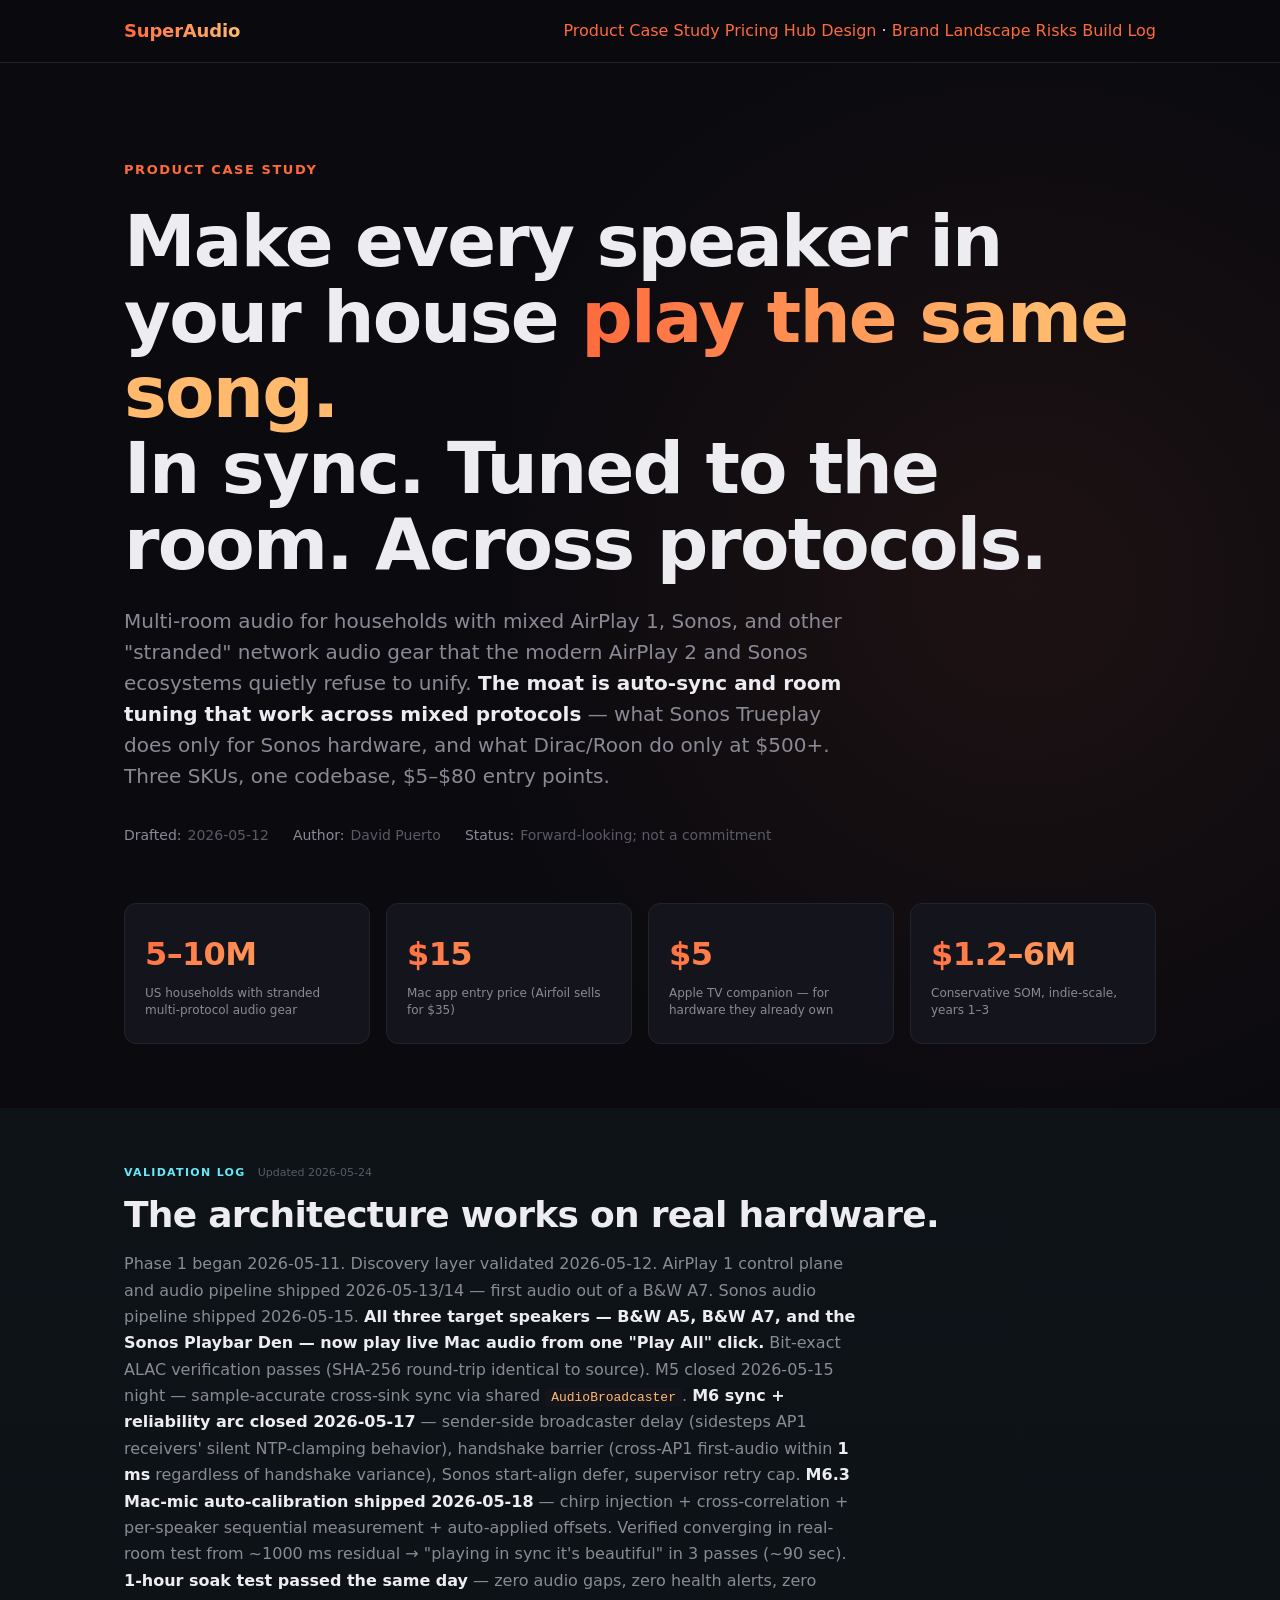
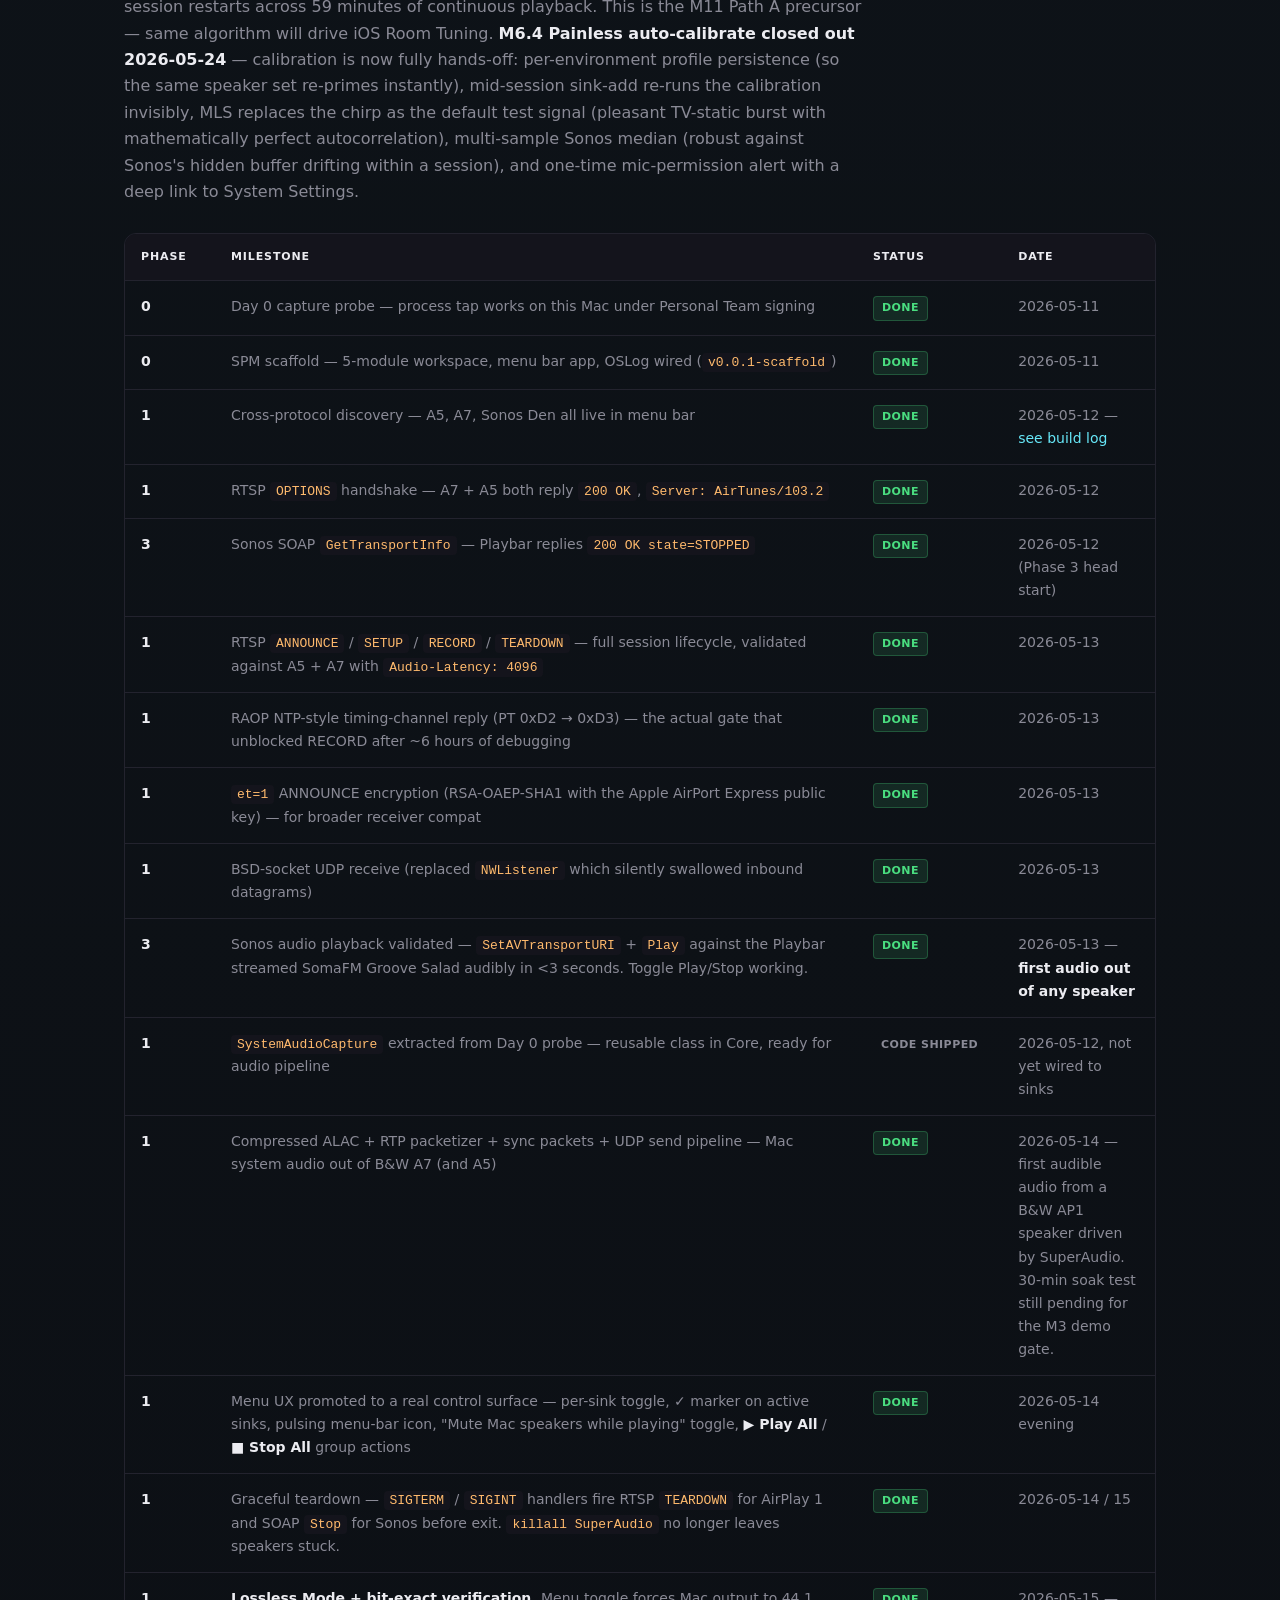
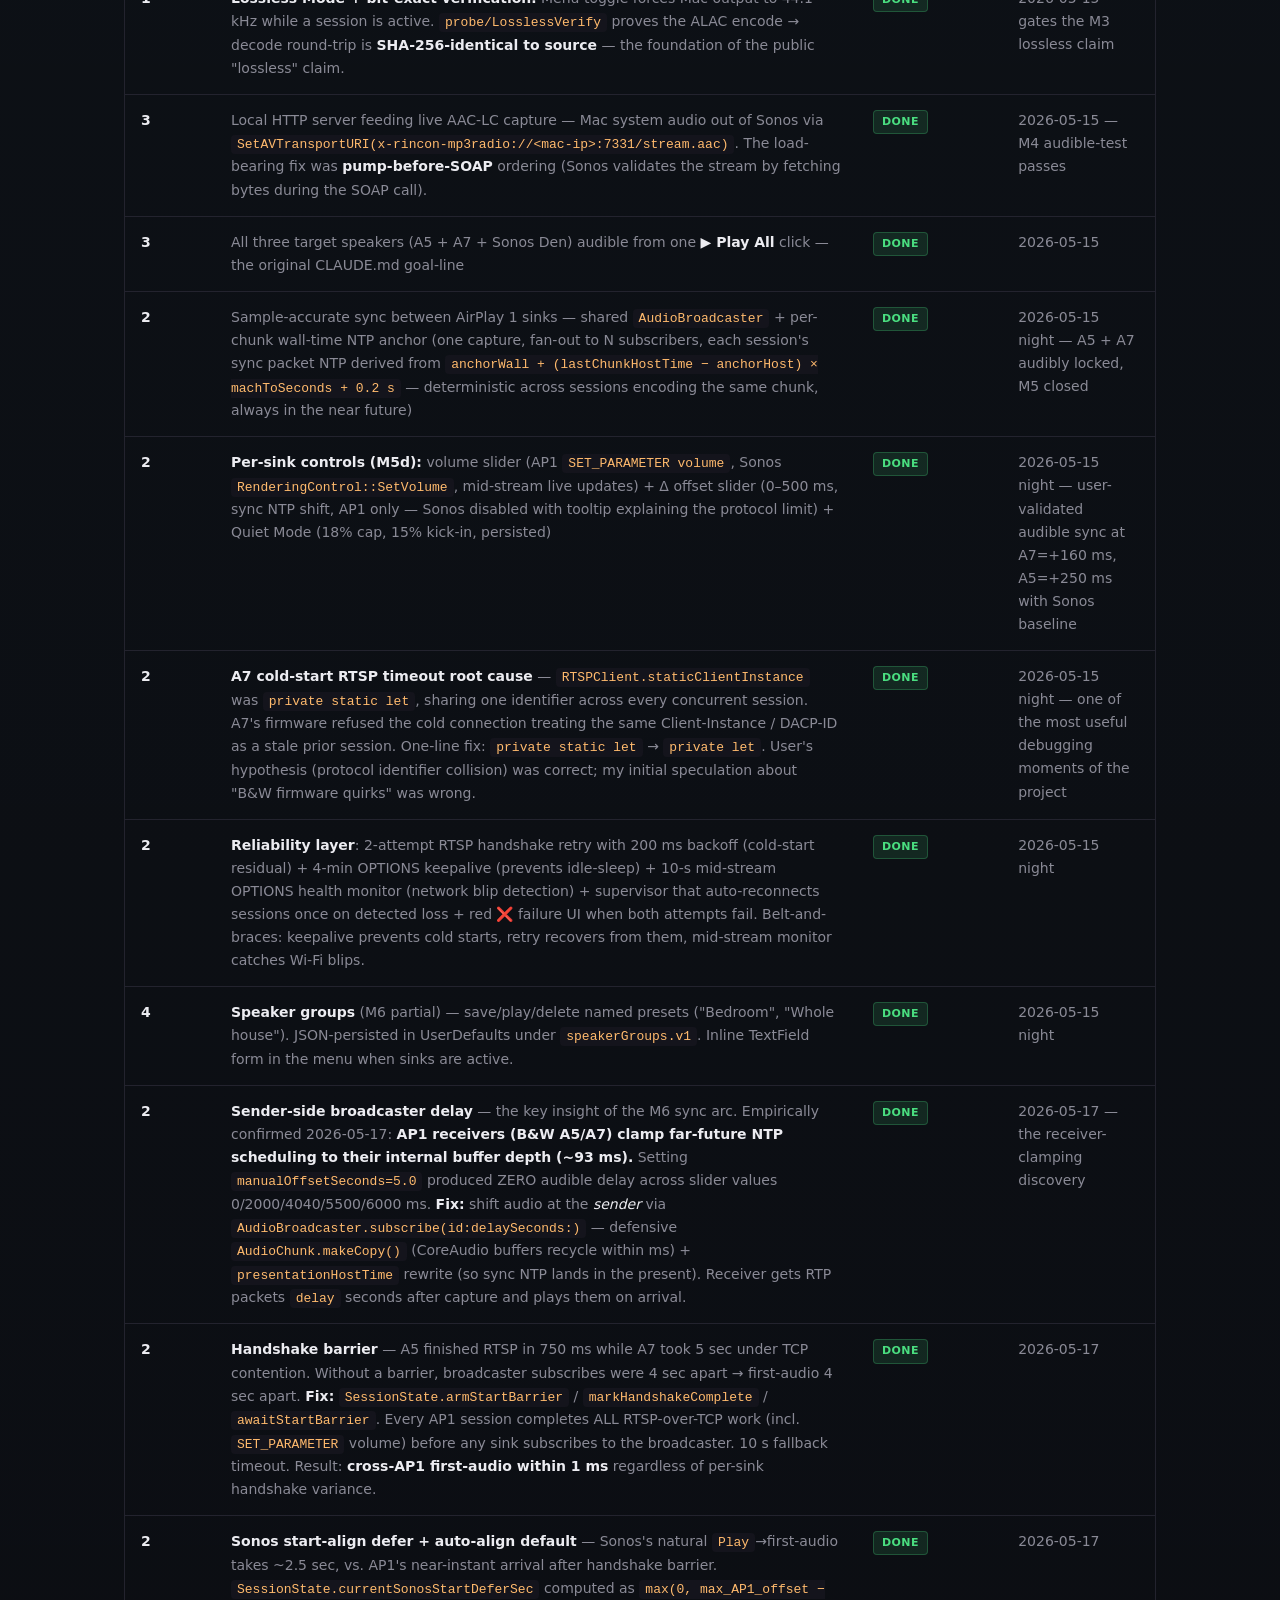
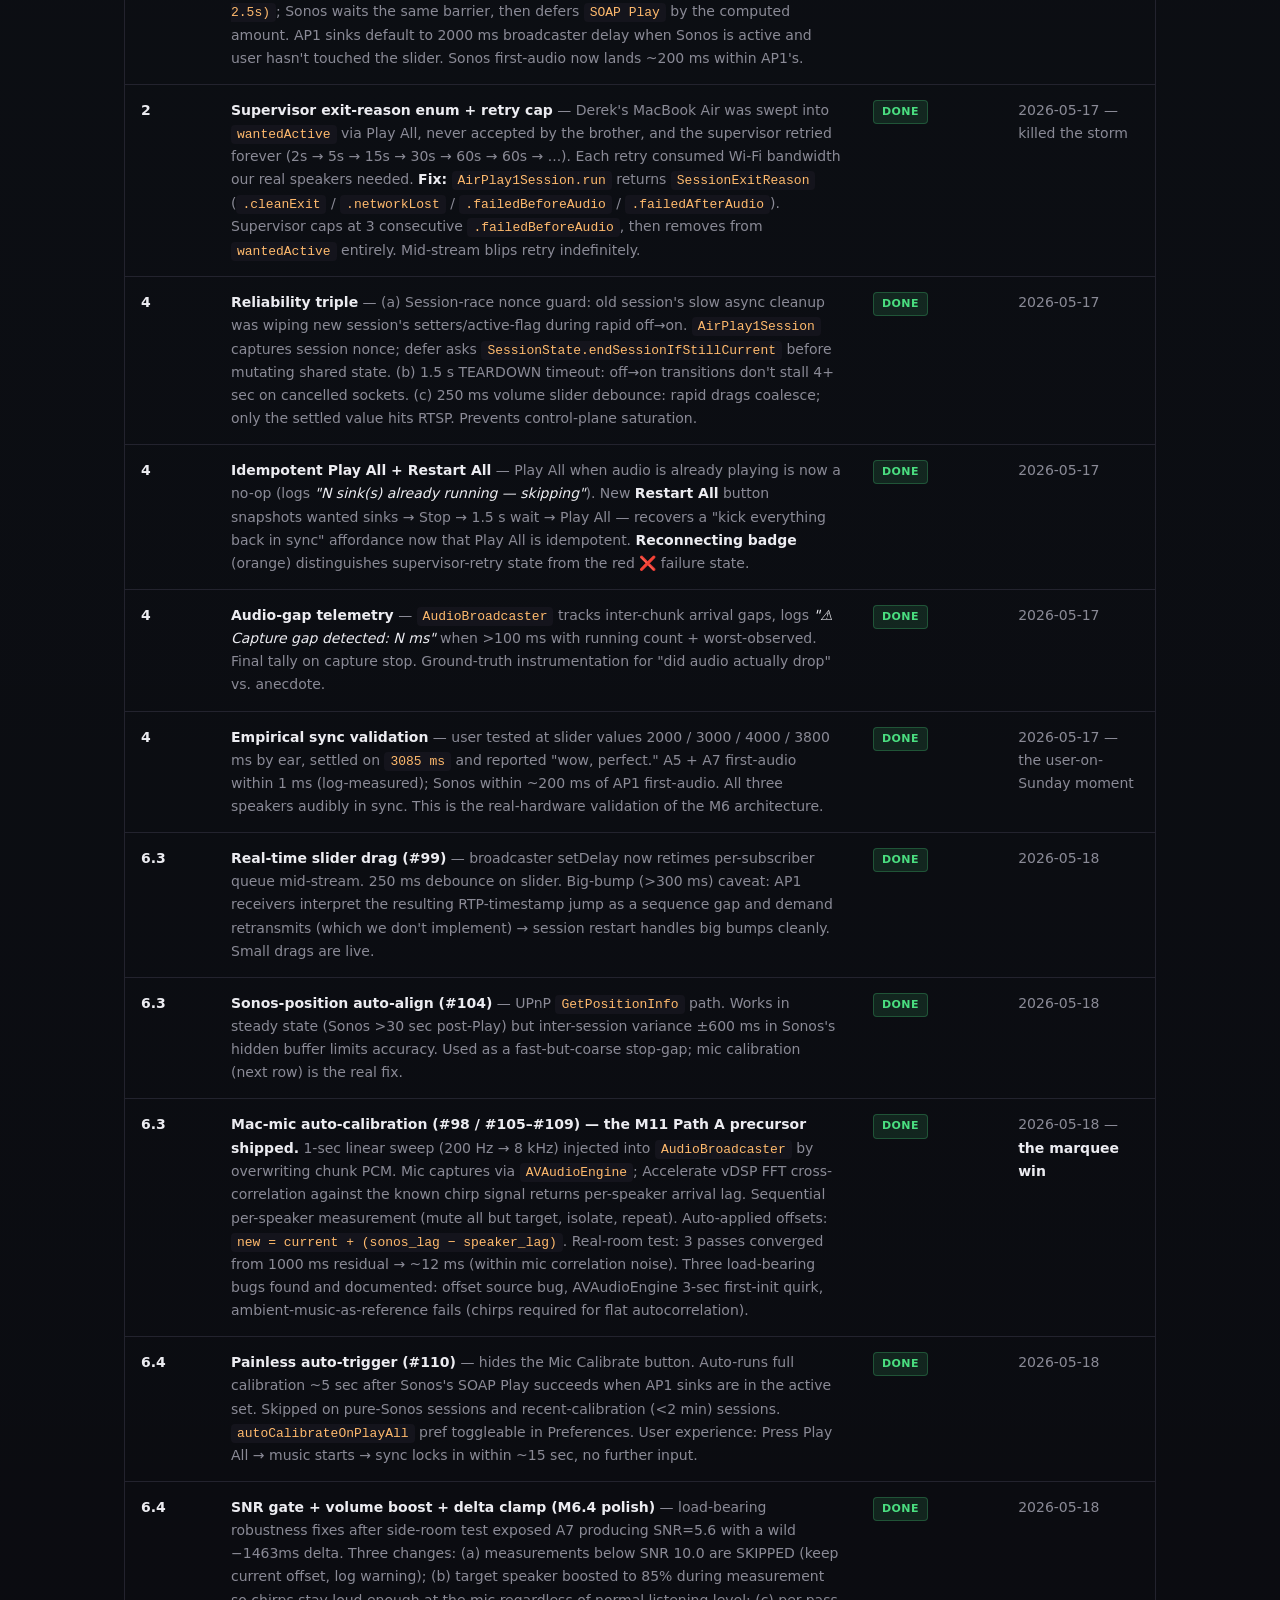
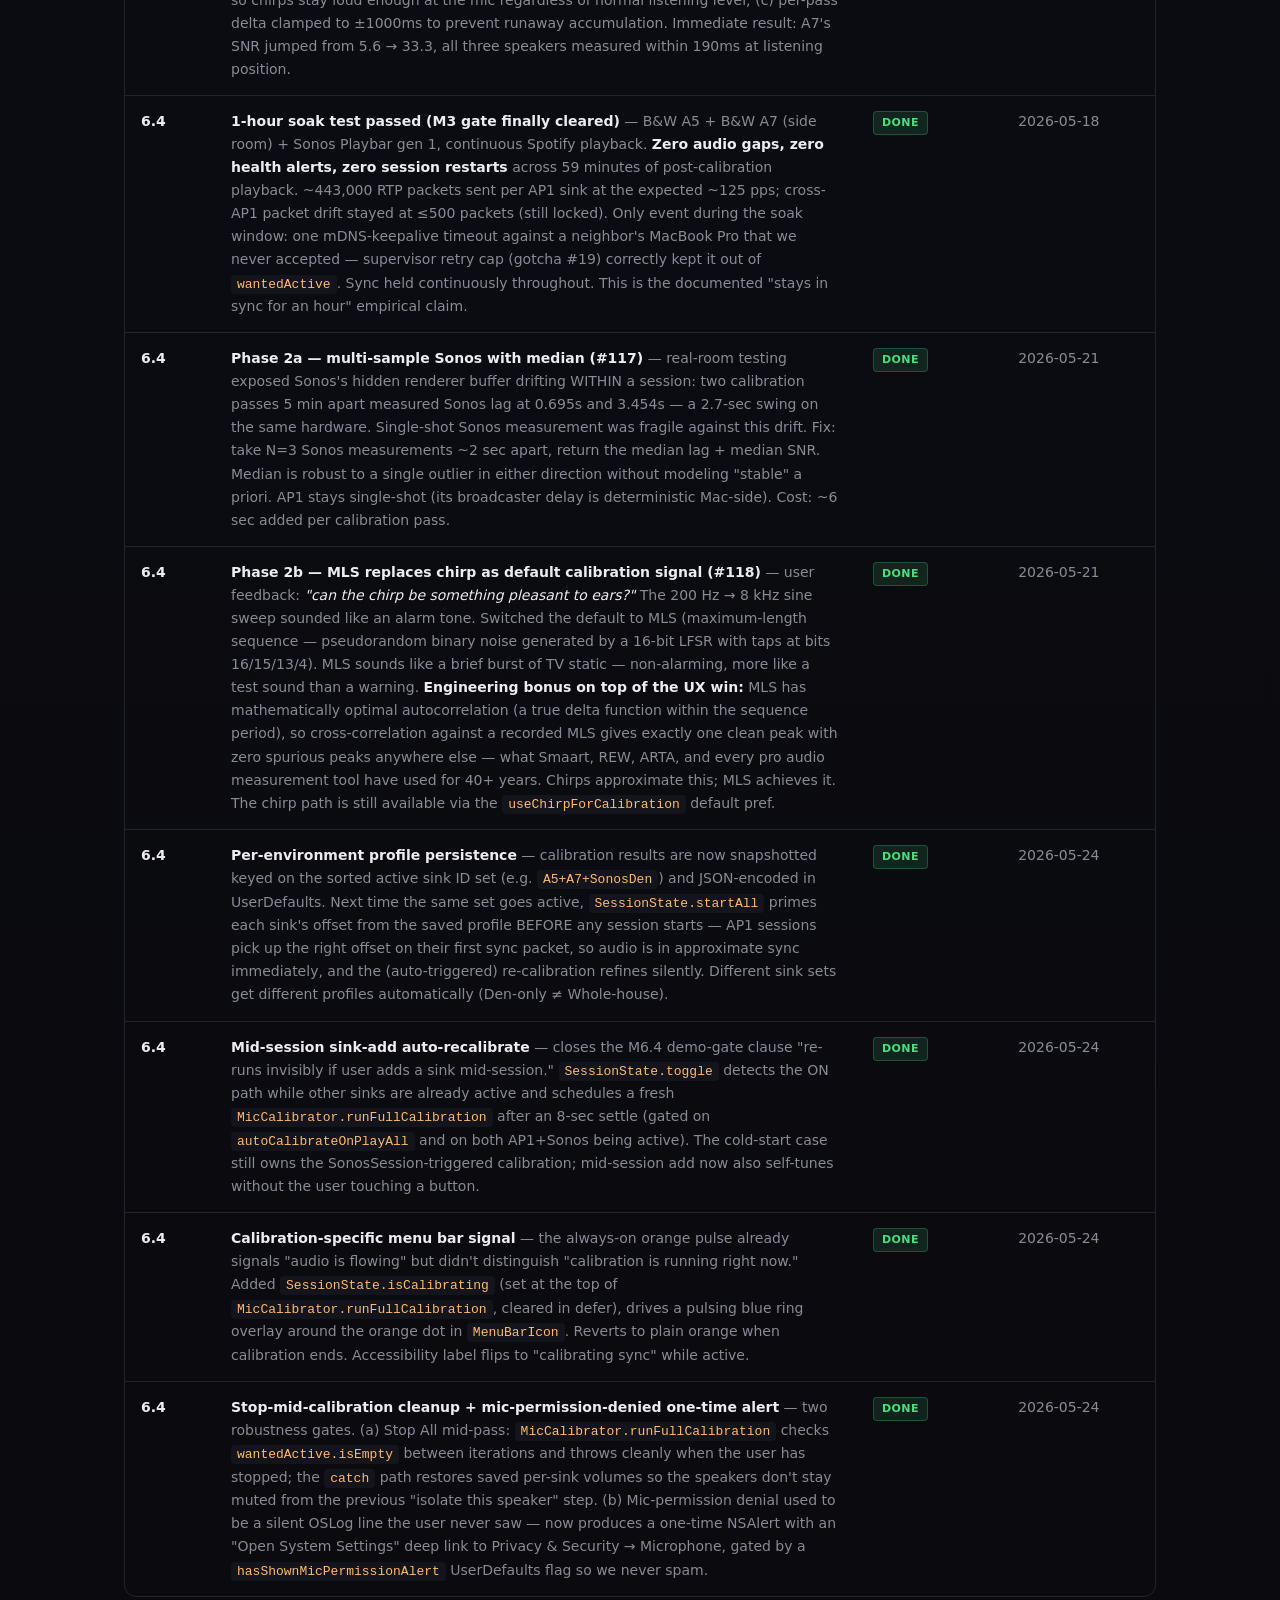
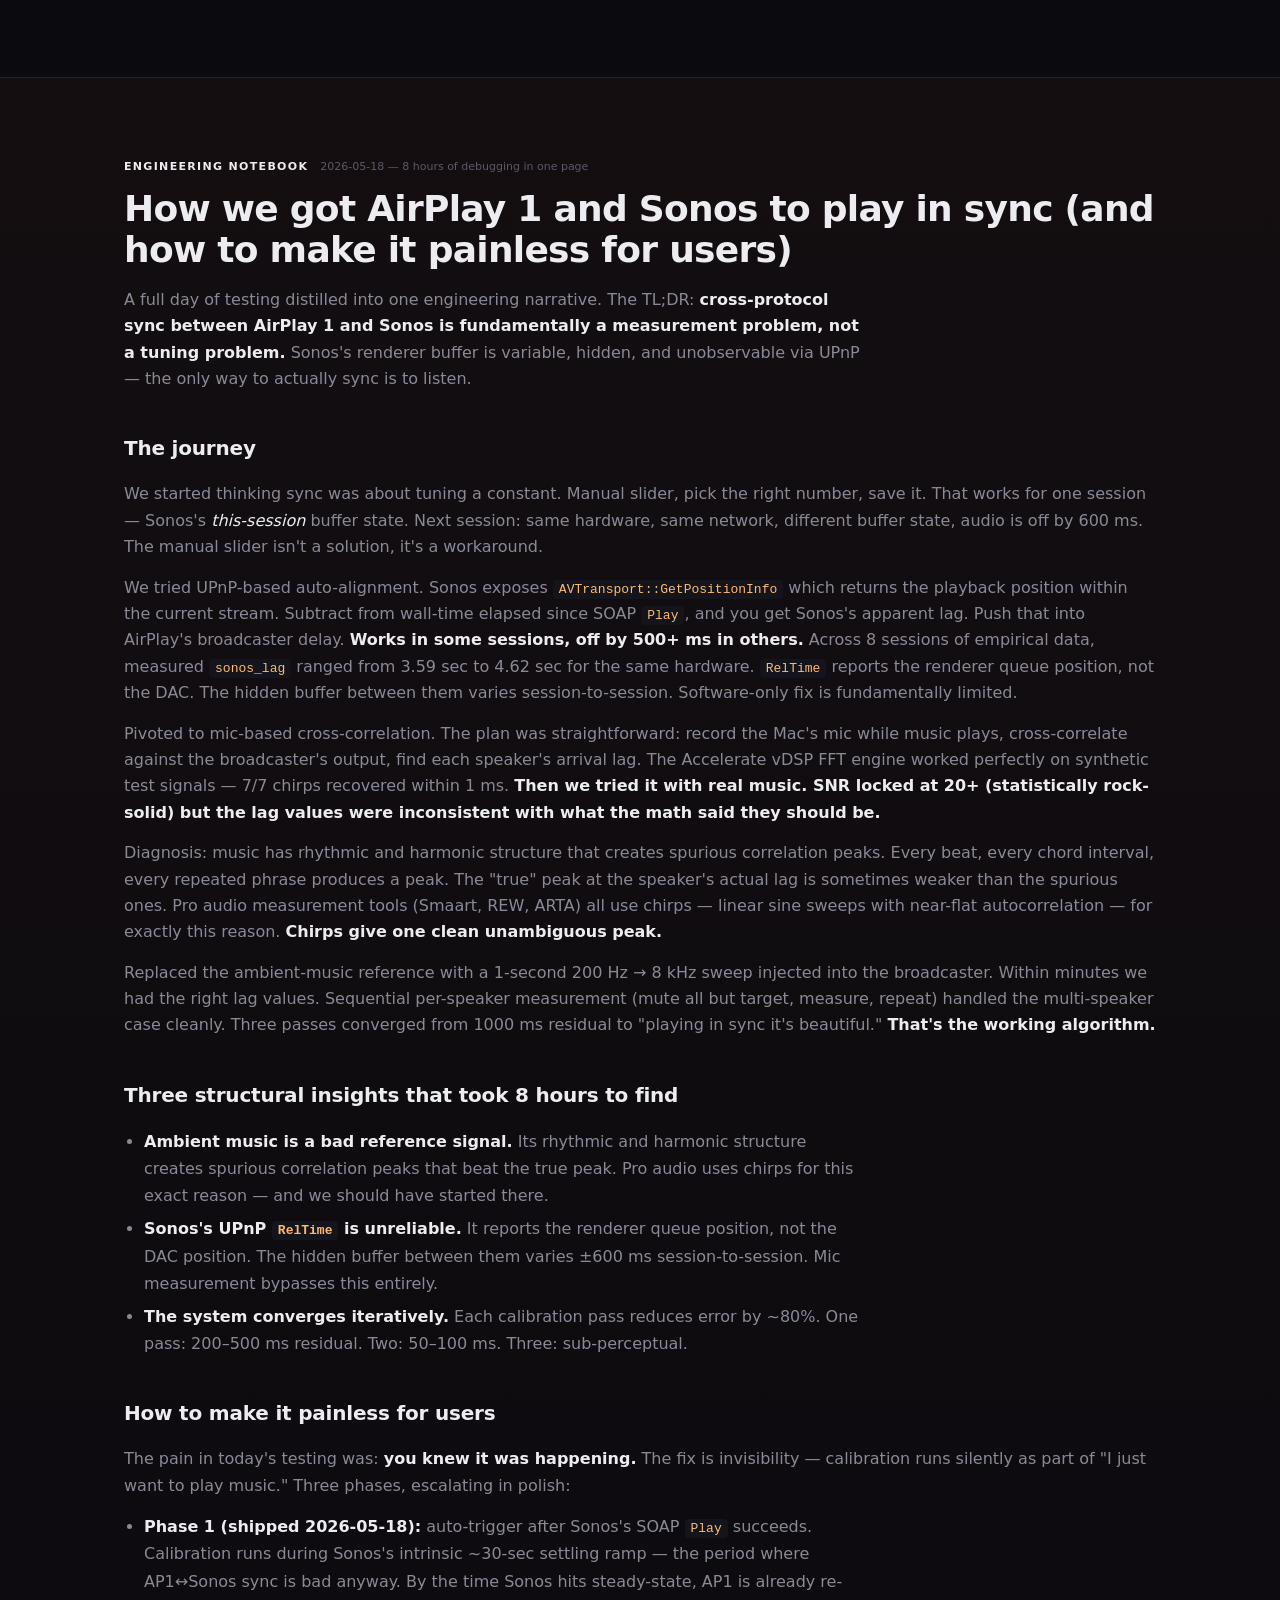
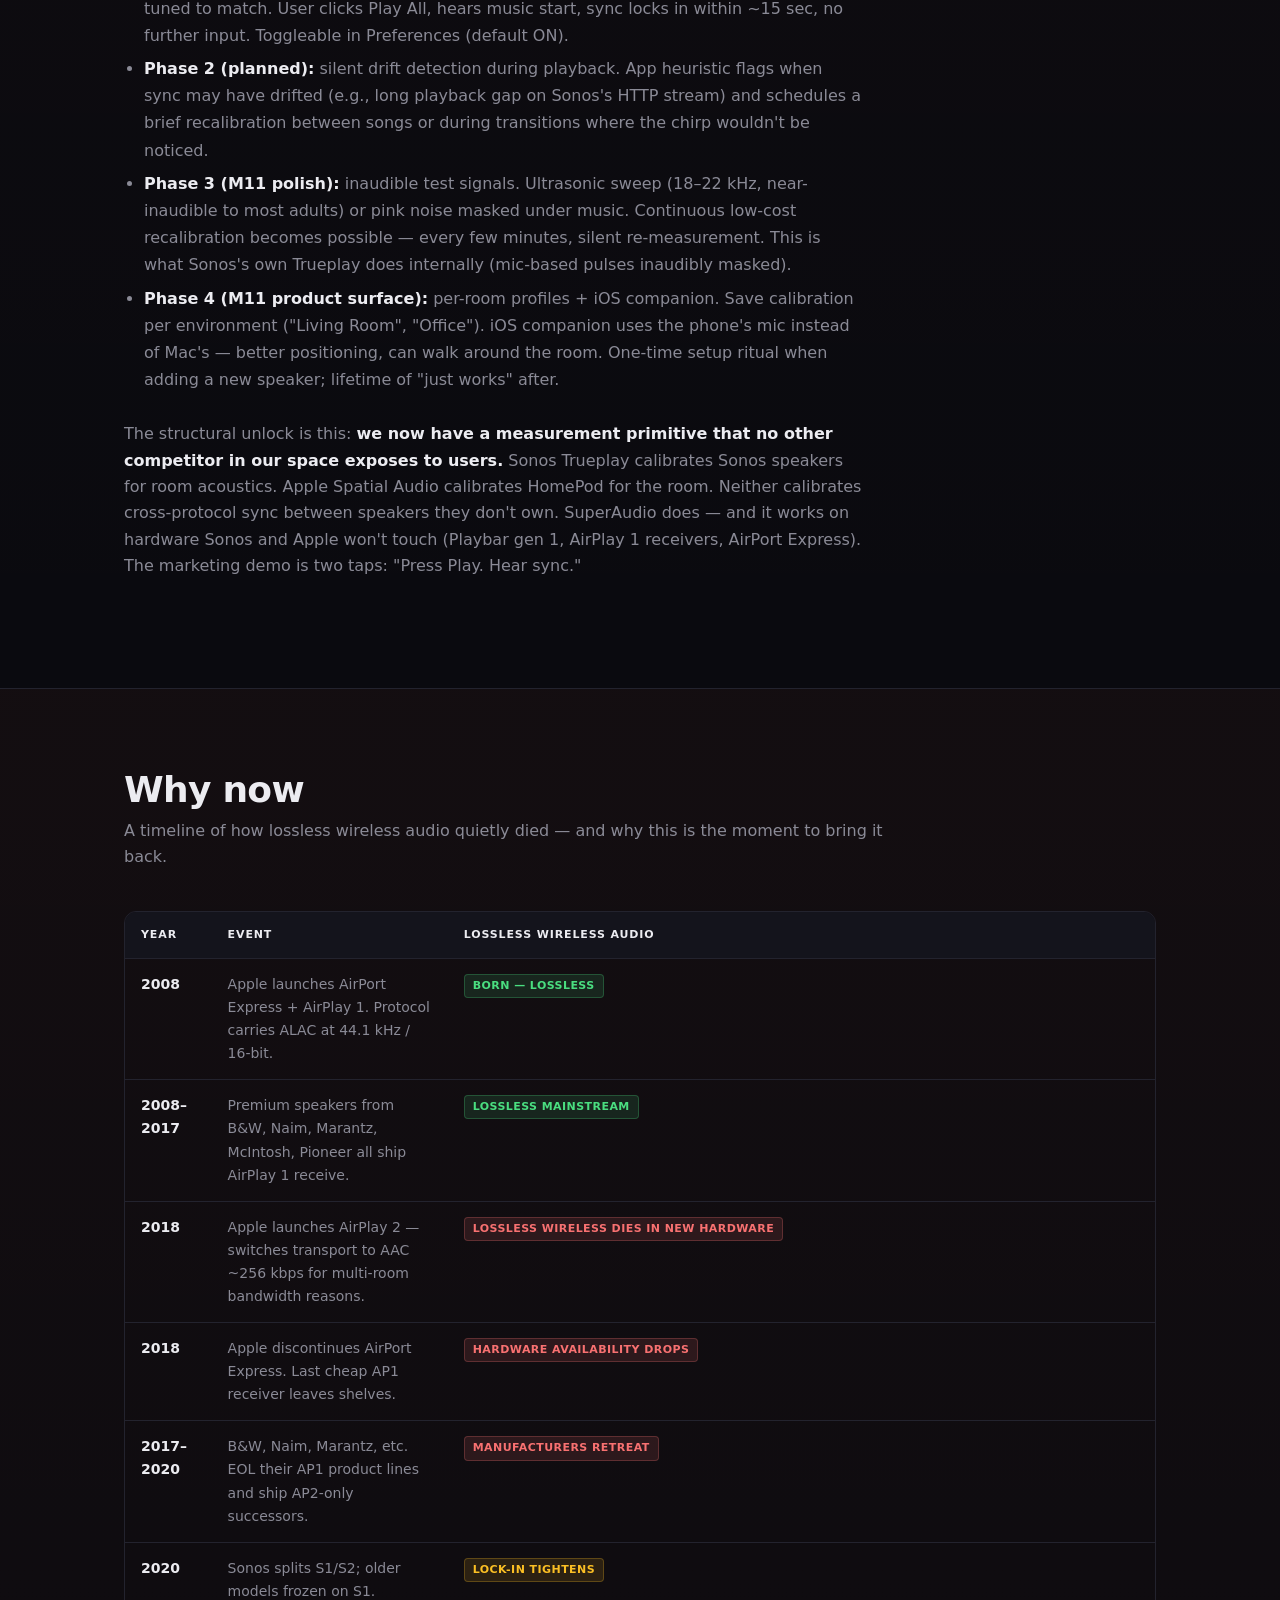
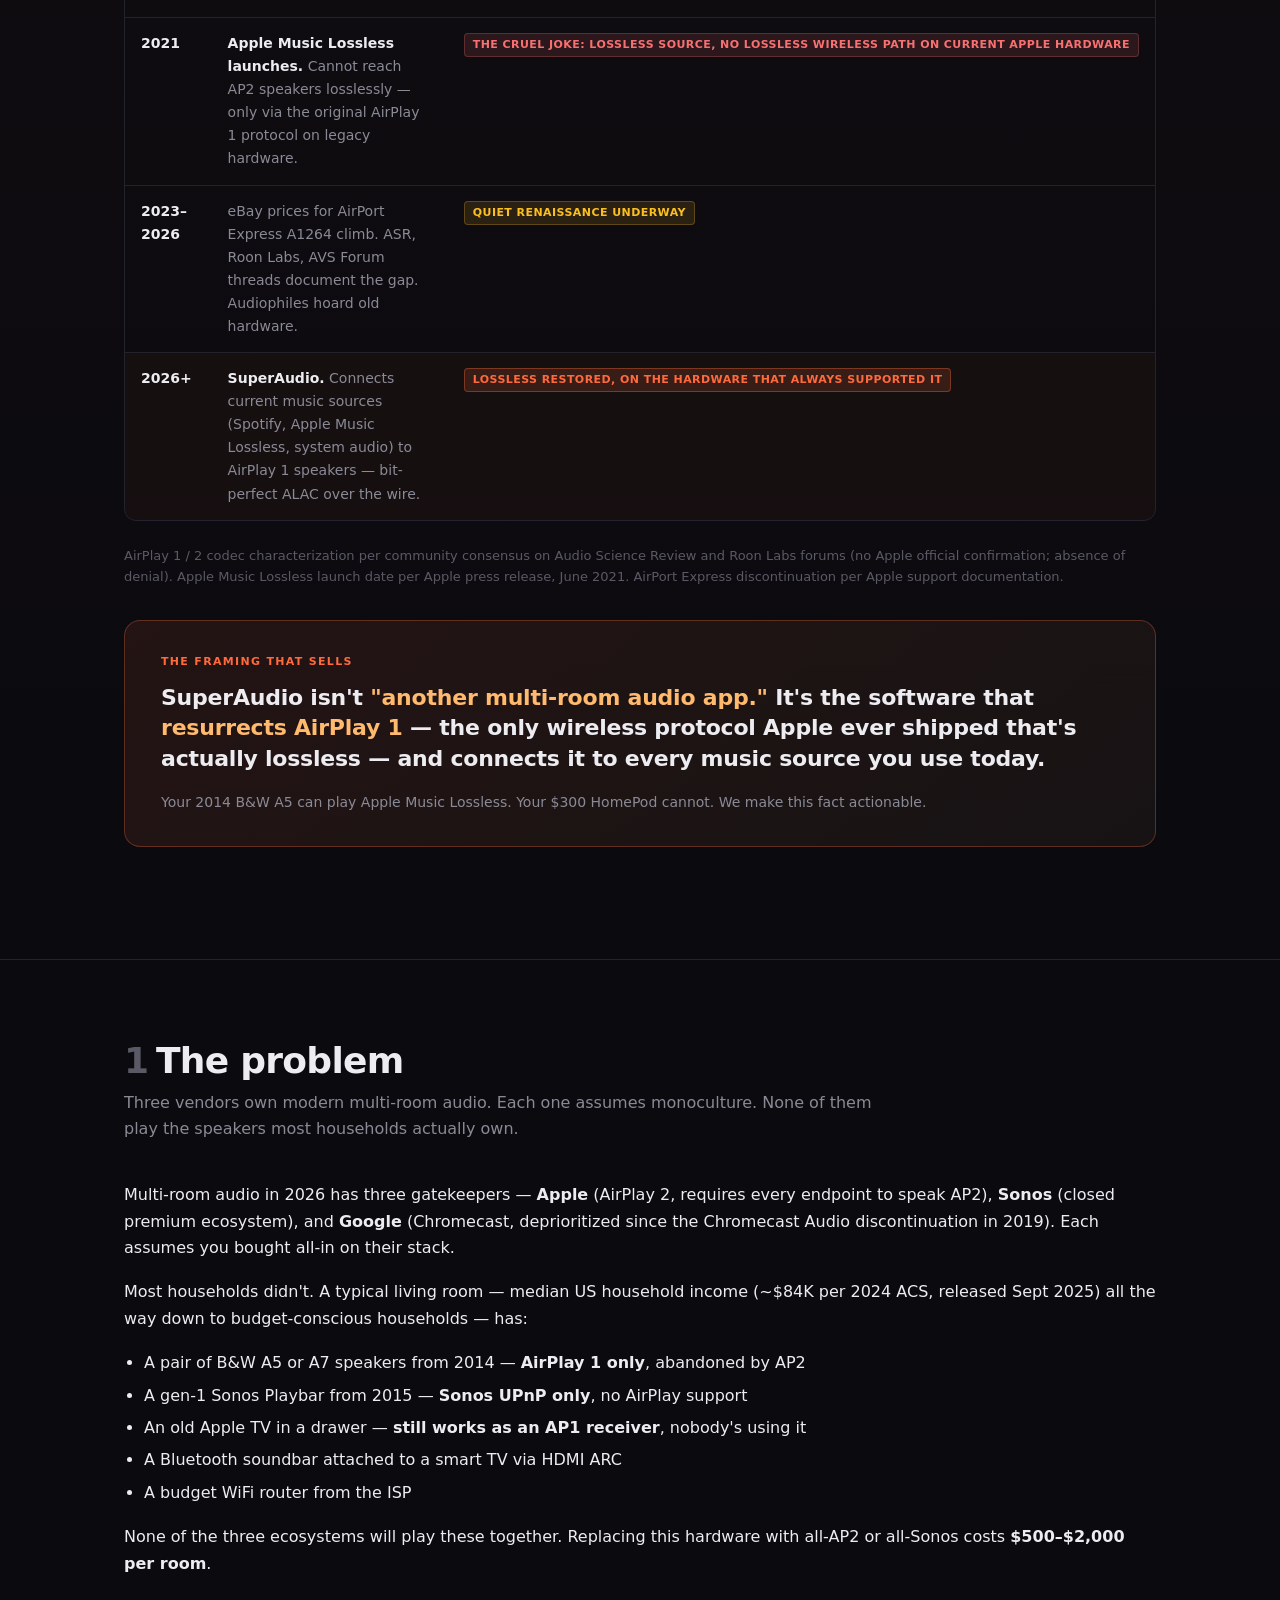
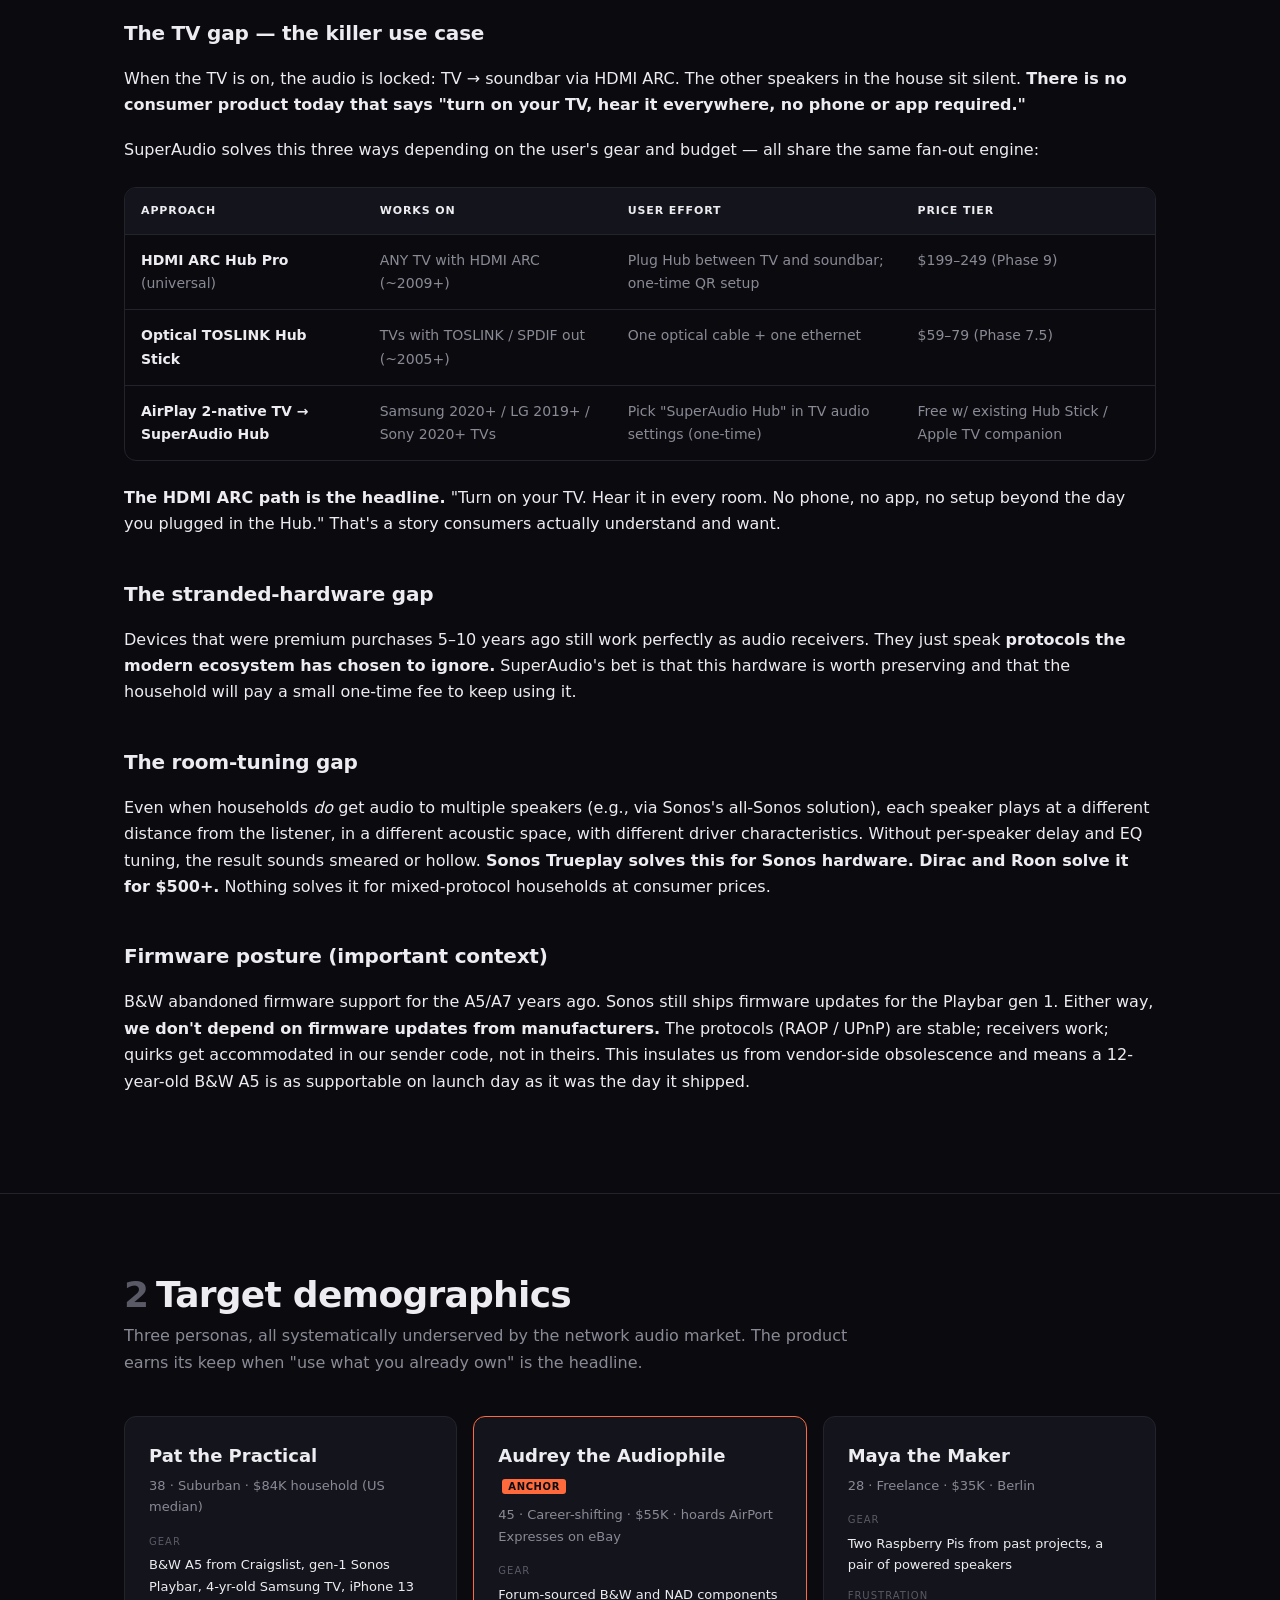
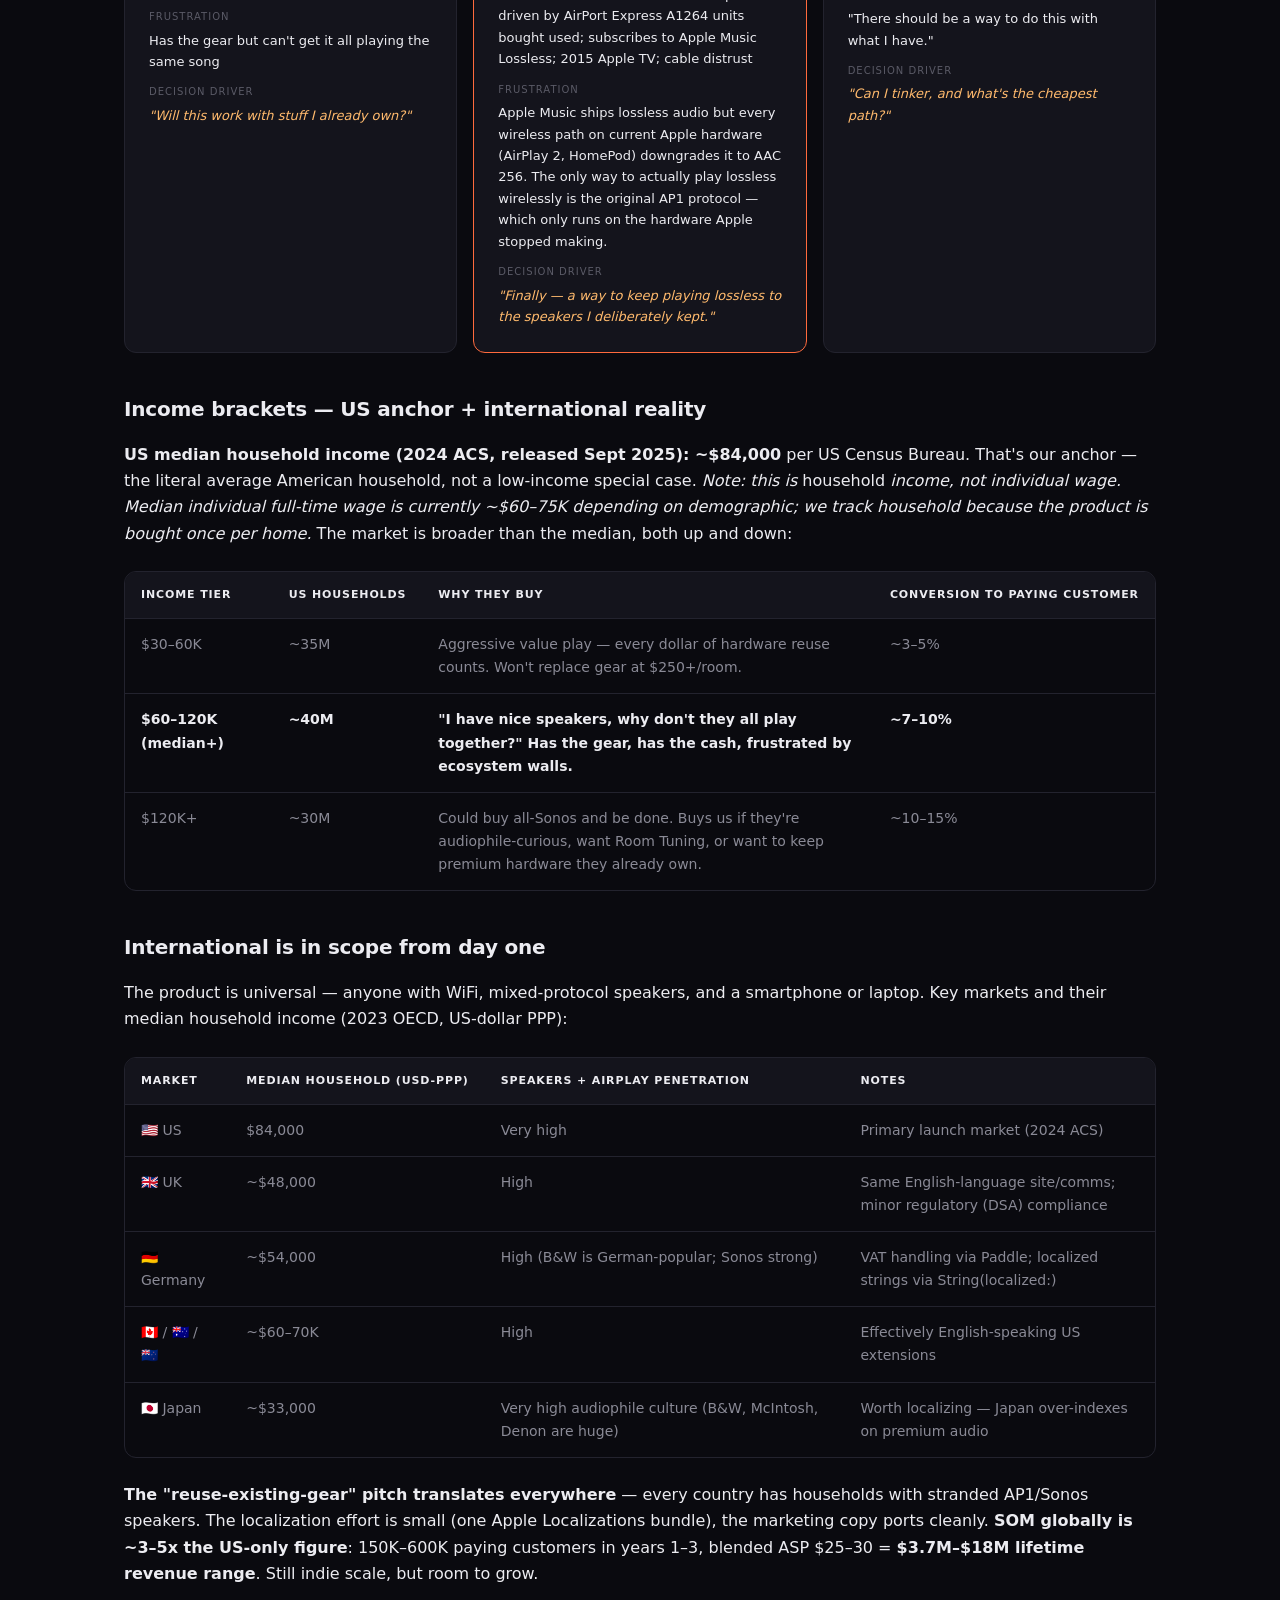
==== website/CASE_STUDY.html @ 10922e92 "Initial commit" ====
<!DOCTYPE html>
<html lang="en">
<head>
<meta charset="utf-8">
<meta name="viewport" content="width=device-width, initial-scale=1">
<meta name="description" content="SuperAudio — product case study. Multi-room audio for households with mixed AirPlay 1, Sonos, and stranded network speakers. Auto-sync and room tuning that works across protocols.">
<title>SuperAudio — Product Case Study</title>
<style>
  :root {
    --bg:        #0a0a0f;
    --bg-card:   #14141c;
    --bg-card-hover: #1a1a24;
    --border:    #23232e;
    --border-bright: #2e2e3c;
    --text:      #ececf1;
    --text-muted:#8a8a96;
    --text-dim:  #5a5a66;
    --accent:    #ff6a3d;
    --accent-2:  #ffba6d;
    --good:      #4ade80;
    --warn:      #fbbf24;
    --bad:       #f87171;
    --cyan:      #67e8f9;
    --violet:    #a78bfa;
  }

  * { box-sizing: border-box; }
  html { scroll-behavior: smooth; }
  body {
    margin: 0;
    background: var(--bg);
    color: var(--text);
    font-family: -apple-system, BlinkMacSystemFont, "SF Pro Text", "Inter", system-ui, sans-serif;
    font-size: 16px;
    line-height: 1.65;
    -webkit-font-smoothing: antialiased;
    -moz-osx-font-smoothing: grayscale;
  }

  a { color: var(--accent); text-decoration: none; }
  a:hover { color: var(--accent-2); }

  .wrap { max-width: 1080px; margin: 0 auto; padding: 0 24px; }
  section { padding: 80px 0; border-top: 1px solid var(--border); }
  section:first-of-type { border-top: none; }

  .topnav {
    position: sticky; top: 0; z-index: 50;
    backdrop-filter: blur(20px);
    background: rgba(10,10,15,0.75);
    border-bottom: 1px solid var(--border);
  }
  .topnav .wrap {
    display: flex; align-items: center; justify-content: space-between;
    padding-top: 16px; padding-bottom: 16px;
  }
  .topnav .brand {
    font-weight: 800; letter-spacing: -0.01em;
    background: linear-gradient(90deg, var(--accent) 0%, var(--accent-2) 100%);
    -webkit-background-clip: text; background-clip: text;
    color: transparent;
    font-size: 18px;
  }
  .topnav .tag {
    font-size: 11px; color: var(--text-muted);
    text-transform: uppercase; letter-spacing: 0.08em;
    border: 1px solid var(--border); padding: 4px 8px; border-radius: 4px;
  }

  /* Hero */
  .hero {
    padding: 96px 0 64px;
    border-top: none;
    position: relative;
    overflow: hidden;
  }
  .hero::before {
    content: "";
    position: absolute; top: -50%; right: -20%;
    width: 80%; height: 200%;
    background: radial-gradient(circle, rgba(255,106,61,0.08) 0%, transparent 50%);
    pointer-events: none;
  }
  .hero > .wrap { position: relative; }
  .hero .eyebrow {
    color: var(--accent);
    font-size: 13px; letter-spacing: 0.12em; text-transform: uppercase;
    font-weight: 600;
    margin-bottom: 24px;
  }
  .hero h1 {
    font-size: clamp(40px, 6vw, 72px);
    line-height: 1.05; letter-spacing: -0.025em;
    font-weight: 800; margin: 0 0 24px;
  }
  .hero h1 em {
    font-style: normal;
    background: linear-gradient(90deg, var(--accent) 0%, var(--accent-2) 60%);
    -webkit-background-clip: text; background-clip: text;
    color: transparent;
  }
  .hero .lede {
    font-size: 20px; color: var(--text-muted); max-width: 740px;
    line-height: 1.55;
  }
  .hero .lede strong { color: var(--text); font-weight: 600; }
  .hero .meta {
    margin-top: 32px; display: flex; gap: 24px; flex-wrap: wrap;
    color: var(--text-dim); font-size: 14px;
  }
  .hero .meta span { display: inline-flex; align-items: center; gap: 6px; }
  .hero .meta strong { color: var(--text-muted); font-weight: 500; }

  .stats { display: grid; grid-template-columns: repeat(4, 1fr); gap: 16px; margin-top: 56px; }
  .stat {
    background: var(--bg-card); border: 1px solid var(--border);
    border-radius: 12px; padding: 24px 20px;
  }
  .stat .num {
    font-size: 32px; font-weight: 800; letter-spacing: -0.02em;
    background: linear-gradient(135deg, var(--accent) 0%, var(--accent-2) 100%);
    -webkit-background-clip: text; background-clip: text;
    color: transparent;
  }
  .stat .label { font-size: 12px; color: var(--text-muted); margin-top: 4px; line-height: 1.4; }
  @media (max-width: 720px) { .stats { grid-template-columns: repeat(2, 1fr); } }

  h2 {
    font-size: 36px; line-height: 1.15; letter-spacing: -0.02em;
    font-weight: 800; margin: 0 0 8px;
  }
  h2 .num {
    display: inline-block; width: 32px;
    color: var(--text-dim); font-weight: 600;
    font-variant-numeric: tabular-nums;
  }
  h2 + .subhead {
    color: var(--text-muted); font-size: 16px; margin-bottom: 40px;
    max-width: 760px;
  }
  h3 {
    font-size: 20px; margin: 40px 0 16px; font-weight: 700; letter-spacing: -0.01em;
  }
  h4 {
    font-size: 14px; margin: 24px 0 8px;
    text-transform: uppercase; letter-spacing: 0.08em;
    color: var(--text-muted); font-weight: 600;
  }
  p { margin: 0 0 18px; }
  ul { padding-left: 20px; margin: 0 0 18px; }
  li { margin: 6px 0; }
  strong { color: var(--text); font-weight: 600; }
  em { color: var(--text); font-style: italic; }
  code {
    background: var(--bg-card); padding: 2px 6px; border-radius: 4px;
    font-size: 13px; font-family: "SF Mono", Menlo, monospace;
    color: var(--accent-2);
  }

  /* Pull quote / hypothesis */
  .pullquote {
    border-left: 3px solid var(--accent);
    padding: 24px 28px;
    background: linear-gradient(90deg, rgba(255,106,61,0.06) 0%, transparent 100%);
    margin: 32px 0;
    font-size: 22px; line-height: 1.45; font-weight: 500;
    border-radius: 0 8px 8px 0;
    color: var(--text);
  }
  .pullquote strong { color: var(--accent-2); font-weight: 700; }

  /* Personas */
  .personas { display: grid; grid-template-columns: repeat(3, 1fr); gap: 16px; margin-top: 32px; }
  .persona {
    background: var(--bg-card); border: 1px solid var(--border); border-radius: 12px;
    padding: 24px; transition: border-color 0.15s, transform 0.15s;
  }
  .persona:hover { border-color: var(--accent); transform: translateY(-2px); }
  .persona .name { font-size: 18px; font-weight: 700; margin-bottom: 4px; }
  .persona .blurb { color: var(--text-muted); font-size: 13px; margin-bottom: 16px; }
  .persona dl { margin: 0; font-size: 13px; }
  .persona dt {
    color: var(--text-dim); text-transform: uppercase; font-size: 10px; letter-spacing: 0.1em;
    margin-top: 12px;
  }
  .persona dd { margin: 4px 0 0; color: var(--text); }
  .persona dd.driver { color: var(--accent-2); font-style: italic; font-weight: 500; }
  @media (max-width: 800px) { .personas { grid-template-columns: 1fr; } }

  /* Tables */
  .table-wrap { overflow-x: auto; margin: 24px 0; border: 1px solid var(--border); border-radius: 12px; }
  table { width: 100%; border-collapse: collapse; font-size: 14px; }
  thead { background: var(--bg-card); }
  th {
    text-align: left; padding: 14px 16px; font-weight: 600;
    color: var(--text); text-transform: uppercase; font-size: 11px; letter-spacing: 0.08em;
    border-bottom: 1px solid var(--border);
    white-space: nowrap;
  }
  td {
    padding: 14px 16px; vertical-align: top;
    border-bottom: 1px solid var(--border);
    color: var(--text-muted);
  }
  td strong { color: var(--text); font-weight: 600; }
  tr:last-child td { border-bottom: none; }
  tr:hover td { background: var(--bg-card); }

  /* Verdict badges */
  .v { display: inline-block; padding: 2px 8px; border-radius: 4px; font-size: 11px; font-weight: 600; text-transform: uppercase; letter-spacing: 0.04em; white-space: nowrap; }
  .v.good { background: rgba(74,222,128,0.12); color: var(--good); border: 1px solid rgba(74,222,128,0.25); }
  .v.warn { background: rgba(251,191,36,0.12); color: var(--warn); border: 1px solid rgba(251,191,36,0.25); }
  .v.bad  { background: rgba(248,113,113,0.12); color: var(--bad);  border: 1px solid rgba(248,113,113,0.25); }
  .v.info { background: rgba(103,232,249,0.12); color: var(--cyan); border: 1px solid rgba(103,232,249,0.25); }

  /* Moat — sync layer cards */
  .layer-stack { display: flex; flex-direction: column; gap: 12px; margin: 32px 0; }
  .layer {
    background: var(--bg-card); border: 1px solid var(--border); border-radius: 12px;
    padding: 20px 24px; display: grid; grid-template-columns: 56px 1fr auto; gap: 20px; align-items: center;
    transition: border-color 0.15s;
  }
  .layer:hover { border-color: var(--accent); }
  .layer .badge {
    background: linear-gradient(135deg, var(--accent) 0%, var(--accent-2) 100%);
    color: var(--bg); font-weight: 800; font-size: 14px;
    width: 56px; height: 56px; border-radius: 12px;
    display: flex; align-items: center; justify-content: center;
    flex-shrink: 0;
  }
  .layer.foundation .badge { background: linear-gradient(135deg, var(--cyan) 0%, var(--violet) 100%); }
  .layer.moat .badge { background: linear-gradient(135deg, var(--accent) 0%, var(--accent-2) 100%); }
  .layer.future .badge { background: var(--text-dim); }
  .layer .body .title { font-size: 17px; font-weight: 700; margin-bottom: 4px; }
  .layer .body .desc { font-size: 13px; color: var(--text-muted); line-height: 1.5; }
  .layer .precision {
    font-family: "SF Mono", Menlo, monospace; font-size: 12px;
    color: var(--text-dim); white-space: nowrap;
  }
  @media (max-width: 720px) {
    .layer { grid-template-columns: 48px 1fr; }
    .layer .badge { width: 48px; height: 48px; font-size: 12px; }
    .layer .precision { grid-column: 1 / -1; }
  }

  /* Tune categories — split into two columns */
  .tune-grid { display: grid; grid-template-columns: 1fr 1fr; gap: 16px; margin: 32px 0; }
  .tune-card {
    background: var(--bg-card); border: 1px solid var(--border); border-radius: 12px; padding: 24px;
  }
  .tune-card h4 { margin-top: 0; color: var(--accent); }
  .tune-card .tune-title { font-size: 18px; font-weight: 700; margin: 4px 0 8px; }
  .tune-card .tune-desc { font-size: 13px; color: var(--text-muted); line-height: 1.55; }
  @media (max-width: 720px) { .tune-grid { grid-template-columns: 1fr; } }

  /* Big insight callout */
  .insight {
    background: linear-gradient(135deg, rgba(255,106,61,0.10) 0%, rgba(255,186,109,0.05) 100%);
    border: 1px solid rgba(255,106,61,0.3);
    border-radius: 16px; padding: 32px 36px; margin: 32px 0;
    position: relative;
  }
  .insight .label {
    color: var(--accent); font-size: 11px; letter-spacing: 0.12em; text-transform: uppercase;
    font-weight: 700; margin-bottom: 12px;
  }
  .insight .body {
    font-size: 22px; line-height: 1.4; font-weight: 600; letter-spacing: -0.01em;
    color: var(--text); margin-bottom: 16px;
  }
  .insight .body em {
    color: var(--accent-2); font-style: normal; font-weight: 700;
  }
  .insight .detail { font-size: 14px; color: var(--text-muted); margin: 0; }

  /* SKU grid */
  .skus { display: grid; grid-template-columns: repeat(4, 1fr); gap: 16px; margin: 32px 0; }
  .sku {
    background: var(--bg-card); border: 1px solid var(--border); border-radius: 12px;
    padding: 24px; position: relative; transition: border-color 0.15s;
  }
  .sku:hover { border-color: var(--accent); }
  .sku.featured { border-color: var(--accent); }
  .sku.featured::before {
    content: "SWEET SPOT";
    position: absolute; top: -10px; left: 16px;
    background: var(--accent); color: var(--bg);
    font-size: 10px; font-weight: 700; letter-spacing: 0.08em;
    padding: 3px 8px; border-radius: 4px;
  }
  .sku.free { border-color: var(--cyan); }
  .sku.free::before {
    content: "FREE";
    position: absolute; top: -10px; left: 16px;
    background: var(--cyan); color: var(--bg);
    font-size: 10px; font-weight: 700; letter-spacing: 0.08em;
    padding: 3px 8px; border-radius: 4px;
  }
  .sku .price {
    font-size: 28px; font-weight: 800; letter-spacing: -0.02em;
    margin: 8px 0 4px;
  }
  .sku .price-note { font-size: 12px; color: var(--text-dim); }
  .sku .sku-name { font-size: 13px; color: var(--text-muted); margin-bottom: 4px; text-transform: uppercase; letter-spacing: 0.06em; font-weight: 600; }
  .sku .desc { font-size: 13px; color: var(--text-muted); line-height: 1.5; margin-top: 12px; }
  @media (max-width: 980px) { .skus { grid-template-columns: repeat(2, 1fr); } }
  @media (max-width: 540px) { .skus { grid-template-columns: 1fr; } }

  /* Roadmap timeline */
  .timeline { position: relative; padding-left: 28px; margin-top: 32px; }
  .timeline::before {
    content: ""; position: absolute; left: 8px; top: 8px; bottom: 8px;
    width: 2px; background: var(--border);
  }
  .phase {
    position: relative; padding: 0 0 32px 24px;
  }
  .phase::before {
    content: ""; position: absolute; left: -25px; top: 6px;
    width: 12px; height: 12px; border-radius: 50%;
    background: var(--bg-card); border: 2px solid var(--border);
  }
  .phase.current::before { background: var(--accent); border-color: var(--accent); box-shadow: 0 0 0 4px rgba(255,106,61,0.18); }
  .phase.next::before { border-color: var(--accent-2); }
  .phase.moat-phase::before { background: var(--cyan); border-color: var(--cyan); box-shadow: 0 0 0 4px rgba(103,232,249,0.18); }
  .phase .phase-label {
    display: inline-block;
    font-size: 11px; font-weight: 700; letter-spacing: 0.08em;
    text-transform: uppercase; color: var(--text-muted);
    margin-bottom: 4px;
  }
  .phase.current .phase-label { color: var(--accent); }
  .phase.moat-phase .phase-label { color: var(--cyan); }
  .phase .phase-title { font-size: 18px; font-weight: 700; margin-bottom: 4px; }
  .phase .phase-meta { font-size: 13px; color: var(--text-dim); }
  .phase .phase-meta strong { color: var(--text-muted); font-weight: 500; }

  /* Reuse cards */
  .reuse { display: grid; grid-template-columns: repeat(2, 1fr); gap: 12px; margin-top: 24px; }
  .reuse .item {
    background: var(--bg-card); border: 1px solid var(--border); border-radius: 8px;
    padding: 16px;
  }
  .reuse .item .gear { font-weight: 700; font-size: 14px; }
  .reuse .item .what { font-size: 13px; color: var(--text-muted); margin-top: 4px; }
  .reuse .item .value { font-size: 12px; color: var(--accent-2); margin-top: 8px; font-weight: 600; }
  @media (max-width: 720px) { .reuse { grid-template-columns: 1fr; } }

  /* Footer */
  footer {
    border-top: 1px solid var(--border);
    padding: 40px 0; color: var(--text-dim); font-size: 13px;
  }
  footer p { margin: 8px 0; }

  /* Print */
  @media print {
    body { background: white; color: black; }
    .topnav, .hero .meta, .hero::before { display: none; }
    section { break-inside: avoid; }
    .stat, .persona, .sku, .reuse .item, .layer, .tune-card, .insight { break-inside: avoid; border-color: #ccc; background: white; }
    h2 .num { color: #888; }
  }
</style>
</head>
<body>

<nav class="topnav">
  <div class="wrap">
    <a href="index.html" class="brand">SuperAudio</a>
    <div class="nav-links">
      <a href="index.html">Product</a>
      <a href="CASE_STUDY.html" class="current">Case Study</a>
      <a href="PRICING.html">Pricing</a>
      <a href="HUB_DESIGN.html">Hub Design</a>
      <span class="nav-sep">·</span>
      <a href="POSITIONING.html">Brand</a>
      <a href="COMPETITIVE_LANDSCAPE.html">Landscape</a>
      <a href="RISK_REGISTER.html">Risks</a>
      <a href="REACTIVE_DISCOVERY.html">Build Log</a>
    </div>
  </div>
</nav>

<header class="hero">
  <div class="wrap">
    <div class="eyebrow">Product Case Study</div>
    <h1>Make every speaker in your house <em>play the same song.</em><br>In sync. Tuned to the room. Across protocols.</h1>
    <p class="lede">
      Multi-room audio for households with mixed AirPlay 1, Sonos, and other "stranded" network audio gear that the modern AirPlay&nbsp;2 and Sonos ecosystems quietly refuse to unify. <strong>The moat is auto-sync and room tuning that work across mixed protocols</strong> — what Sonos Trueplay does only for Sonos hardware, and what Dirac/Roon do only at $500+. Three SKUs, one codebase, $5–$80 entry points.
    </p>
    <div class="meta">
      <span><strong>Drafted:</strong> 2026-05-12</span>
      <span><strong>Author:</strong> David Puerto</span>
      <span><strong>Status:</strong> Forward-looking; not a commitment</span>
    </div>

    <div class="stats">
      <div class="stat">
        <div class="num">5–10M</div>
        <div class="label">US households with stranded multi-protocol audio gear</div>
      </div>
      <div class="stat">
        <div class="num">$15</div>
        <div class="label">Mac app entry price (Airfoil sells for $35)</div>
      </div>
      <div class="stat">
        <div class="num">$5</div>
        <div class="label">Apple TV companion — for hardware they already own</div>
      </div>
      <div class="stat">
        <div class="num">$1.2–6M</div>
        <div class="label">Conservative SOM, indie-scale, years 1–3</div>
      </div>
    </div>
  </div>
</header>

<!-- 0. Validation Log -->
<section style="padding: 56px 0; background: linear-gradient(180deg, rgba(103,232,249,0.04) 0%, transparent 100%);">
  <div class="wrap">
    <div style="display:flex; align-items:center; gap:12px; margin-bottom: 12px;">
      <span style="font-size:11px; letter-spacing:0.12em; text-transform:uppercase; font-weight:700; color: var(--cyan);">Validation Log</span>
      <span style="font-size:11px; color: var(--text-dim);">Updated 2026-05-24</span>
    </div>
    <h2 style="margin-bottom: 16px;">The architecture works on real hardware.</h2>
    <p style="color: var(--text-muted); max-width: 740px; margin-bottom: 28px;">
      Phase 1 began 2026-05-11. Discovery layer validated 2026-05-12. AirPlay 1 control plane and audio pipeline shipped 2026-05-13/14 — first audio out of a B&amp;W A7. Sonos audio pipeline shipped 2026-05-15. <strong>All three target speakers — B&amp;W A5, B&amp;W A7, and the Sonos Playbar Den — now play live Mac audio from one "Play All" click.</strong> Bit-exact ALAC verification passes (SHA-256 round-trip identical to source). M5 closed 2026-05-15 night — sample-accurate cross-sink sync via shared <code>AudioBroadcaster</code>. <strong>M6 sync + reliability arc closed 2026-05-17</strong> — sender-side broadcaster delay (sidesteps AP1 receivers' silent NTP-clamping behavior), handshake barrier (cross-AP1 first-audio within <strong>1 ms</strong> regardless of handshake variance), Sonos start-align defer, supervisor retry cap. <strong>M6.3 Mac-mic auto-calibration shipped 2026-05-18</strong> — chirp injection + cross-correlation + per-speaker sequential measurement + auto-applied offsets. Verified converging in real-room test from ~1000 ms residual → "playing in sync it's beautiful" in 3 passes (~90 sec). <strong>1-hour soak test passed the same day</strong> — zero audio gaps, zero health alerts, zero session restarts across 59 minutes of continuous playback. This is the M11 Path A precursor — same algorithm will drive iOS Room Tuning. <strong>M6.4 Painless auto-calibrate closed out 2026-05-24</strong> — calibration is now fully hands-off: per-environment profile persistence (so the same speaker set re-primes instantly), mid-session sink-add re-runs the calibration invisibly, MLS replaces the chirp as the default test signal (pleasant TV-static burst with mathematically perfect autocorrelation), multi-sample Sonos median (robust against Sonos's hidden buffer drifting within a session), and one-time mic-permission alert with a deep link to System Settings.
    </p>

    <div class="table-wrap" style="margin-top: 0;">
      <table>
        <thead><tr><th style="width:90px;">Phase</th><th>Milestone</th><th>Status</th><th>Date</th></tr></thead>
        <tbody>
          <tr><td><strong>0</strong></td><td>Day 0 capture probe — process tap works on this Mac under Personal Team signing</td><td><span class="v good">Done</span></td><td>2026-05-11</td></tr>
          <tr><td><strong>0</strong></td><td>SPM scaffold — 5-module workspace, menu bar app, OSLog wired (<code>v0.0.1-scaffold</code>)</td><td><span class="v good">Done</span></td><td>2026-05-11</td></tr>
          <tr><td><strong>1</strong></td><td>Cross-protocol discovery — A5, A7, Sonos Den all live in menu bar</td><td><span class="v good">Done</span></td><td>2026-05-12 — <a href="REACTIVE_DISCOVERY.html" style="color: var(--cyan);">see build log</a></td></tr>
          <tr><td><strong>1</strong></td><td>RTSP <code>OPTIONS</code> handshake — A7 + A5 both reply <code>200 OK</code>, <code>Server: AirTunes/103.2</code></td><td><span class="v good">Done</span></td><td>2026-05-12</td></tr>
          <tr><td><strong>3</strong></td><td>Sonos SOAP <code>GetTransportInfo</code> — Playbar replies <code>200 OK state=STOPPED</code></td><td><span class="v good">Done</span></td><td>2026-05-12 (Phase 3 head start)</td></tr>
          <tr><td><strong>1</strong></td><td>RTSP <code>ANNOUNCE</code> / <code>SETUP</code> / <code>RECORD</code> / <code>TEARDOWN</code> — full session lifecycle, validated against A5 + A7 with <code>Audio-Latency: 4096</code></td><td><span class="v good">Done</span></td><td>2026-05-13</td></tr>
          <tr><td><strong>1</strong></td><td>RAOP NTP-style timing-channel reply (PT 0xD2 → 0xD3) — the actual gate that unblocked RECORD after ~6 hours of debugging</td><td><span class="v good">Done</span></td><td>2026-05-13</td></tr>
          <tr><td><strong>1</strong></td><td><code>et=1</code> ANNOUNCE encryption (RSA-OAEP-SHA1 with the Apple AirPort Express public key) — for broader receiver compat</td><td><span class="v good">Done</span></td><td>2026-05-13</td></tr>
          <tr><td><strong>1</strong></td><td>BSD-socket UDP receive (replaced <code>NWListener</code> which silently swallowed inbound datagrams)</td><td><span class="v good">Done</span></td><td>2026-05-13</td></tr>
          <tr><td><strong>3</strong></td><td>Sonos audio playback validated — <code>SetAVTransportURI</code> + <code>Play</code> against the Playbar streamed SomaFM Groove Salad audibly in &lt;3 seconds. Toggle Play/Stop working.</td><td><span class="v good">Done</span></td><td>2026-05-13 — <strong>first audio out of any speaker</strong></td></tr>
          <tr><td><strong>1</strong></td><td><code>SystemAudioCapture</code> extracted from Day 0 probe — reusable class in Core, ready for audio pipeline</td><td><span class="v cyan">Code shipped</span></td><td>2026-05-12, not yet wired to sinks</td></tr>
          <tr><td><strong>1</strong></td><td>Compressed ALAC + RTP packetizer + sync packets + UDP send pipeline — Mac system audio out of B&amp;W A7 (and A5)</td><td><span class="v good">Done</span></td><td>2026-05-14 — first audible audio from a B&amp;W AP1 speaker driven by SuperAudio. 30-min soak test still pending for the M3 demo gate.</td></tr>
          <tr><td><strong>1</strong></td><td>Menu UX promoted to a real control surface — per-sink toggle, ✓ marker on active sinks, pulsing menu-bar icon, "Mute Mac speakers while playing" toggle, <strong>▶ Play All</strong> / <strong>■ Stop All</strong> group actions</td><td><span class="v good">Done</span></td><td>2026-05-14 evening</td></tr>
          <tr><td><strong>1</strong></td><td>Graceful teardown — <code>SIGTERM</code> / <code>SIGINT</code> handlers fire RTSP <code>TEARDOWN</code> for AirPlay 1 and SOAP <code>Stop</code> for Sonos before exit. <code>killall SuperAudio</code> no longer leaves speakers stuck.</td><td><span class="v good">Done</span></td><td>2026-05-14 / 15</td></tr>
          <tr><td><strong>1</strong></td><td><strong>Lossless Mode + bit-exact verification.</strong> Menu toggle forces Mac output to 44.1 kHz while a session is active. <code>probe/LosslessVerify</code> proves the ALAC encode → decode round-trip is <strong>SHA-256-identical to source</strong> — the foundation of the public "lossless" claim.</td><td><span class="v good">Done</span></td><td>2026-05-15 — gates the M3 lossless claim</td></tr>
          <tr><td><strong>3</strong></td><td>Local HTTP server feeding live AAC-LC capture — Mac system audio out of Sonos via <code>SetAVTransportURI(x-rincon-mp3radio://&lt;mac-ip&gt;:7331/stream.aac)</code>. The load-bearing fix was <strong>pump-before-SOAP</strong> ordering (Sonos validates the stream by fetching bytes during the SOAP call).</td><td><span class="v good">Done</span></td><td>2026-05-15 — M4 audible-test passes</td></tr>
          <tr><td><strong>3</strong></td><td>All three target speakers (A5 + A7 + Sonos Den) audible from one <strong>▶ Play All</strong> click — the original CLAUDE.md goal-line</td><td><span class="v good">Done</span></td><td>2026-05-15</td></tr>
          <tr><td><strong>2</strong></td><td>Sample-accurate sync between AirPlay 1 sinks — shared <code>AudioBroadcaster</code> + per-chunk wall-time NTP anchor (one capture, fan-out to N subscribers, each session's sync packet NTP derived from <code>anchorWall + (lastChunkHostTime − anchorHost) × machToSeconds + 0.2 s</code> — deterministic across sessions encoding the same chunk, always in the near future)</td><td><span class="v good">Done</span></td><td>2026-05-15 night — A5 + A7 audibly locked, M5 closed</td></tr>
          <tr><td><strong>2</strong></td><td><strong>Per-sink controls (M5d):</strong> volume slider (AP1 <code>SET_PARAMETER volume</code>, Sonos <code>RenderingControl::SetVolume</code>, mid-stream live updates) + Δ offset slider (0–500 ms, sync NTP shift, AP1 only — Sonos disabled with tooltip explaining the protocol limit) + Quiet Mode (18% cap, 15% kick-in, persisted)</td><td><span class="v good">Done</span></td><td>2026-05-15 night — user-validated audible sync at A7=+160 ms, A5=+250 ms with Sonos baseline</td></tr>
          <tr><td><strong>2</strong></td><td><strong>A7 cold-start RTSP timeout root cause</strong> — <code>RTSPClient.staticClientInstance</code> was <code>private static let</code>, sharing one identifier across every concurrent session. A7's firmware refused the cold connection treating the same Client-Instance / DACP-ID as a stale prior session. One-line fix: <code>private static let</code> → <code>private let</code>. User's hypothesis (protocol identifier collision) was correct; my initial speculation about "B&amp;W firmware quirks" was wrong.</td><td><span class="v good">Done</span></td><td>2026-05-15 night — one of the most useful debugging moments of the project</td></tr>
          <tr><td><strong>2</strong></td><td><strong>Reliability layer</strong>: 2-attempt RTSP handshake retry with 200 ms backoff (cold-start residual) + 4-min OPTIONS keepalive (prevents idle-sleep) + 10-s mid-stream OPTIONS health monitor (network blip detection) + supervisor that auto-reconnects sessions once on detected loss + red ❌ failure UI when both attempts fail. Belt-and-braces: keepalive prevents cold starts, retry recovers from them, mid-stream monitor catches Wi-Fi blips.</td><td><span class="v good">Done</span></td><td>2026-05-15 night</td></tr>
          <tr><td><strong>4</strong></td><td><strong>Speaker groups</strong> (M6 partial) — save/play/delete named presets ("Bedroom", "Whole house"). JSON-persisted in UserDefaults under <code>speakerGroups.v1</code>. Inline TextField form in the menu when sinks are active.</td><td><span class="v good">Done</span></td><td>2026-05-15 night</td></tr>
          <tr><td><strong>2</strong></td><td><strong>Sender-side broadcaster delay</strong> — the key insight of the M6 sync arc. Empirically confirmed 2026-05-17: <strong>AP1 receivers (B&amp;W A5/A7) clamp far-future NTP scheduling to their internal buffer depth (~93 ms).</strong> Setting <code>manualOffsetSeconds=5.0</code> produced ZERO audible delay across slider values 0/2000/4040/5500/6000 ms. <strong>Fix:</strong> shift audio at the <em>sender</em> via <code>AudioBroadcaster.subscribe(id:delaySeconds:)</code> — defensive <code>AudioChunk.makeCopy()</code> (CoreAudio buffers recycle within ms) + <code>presentationHostTime</code> rewrite (so sync NTP lands in the present). Receiver gets RTP packets <code>delay</code> seconds after capture and plays them on arrival.</td><td><span class="v good">Done</span></td><td>2026-05-17 — the receiver-clamping discovery</td></tr>
          <tr><td><strong>2</strong></td><td><strong>Handshake barrier</strong> — A5 finished RTSP in 750 ms while A7 took 5 sec under TCP contention. Without a barrier, broadcaster subscribes were 4 sec apart → first-audio 4 sec apart. <strong>Fix:</strong> <code>SessionState.armStartBarrier</code> / <code>markHandshakeComplete</code> / <code>awaitStartBarrier</code>. Every AP1 session completes ALL RTSP-over-TCP work (incl. <code>SET_PARAMETER</code> volume) before any sink subscribes to the broadcaster. 10 s fallback timeout. Result: <strong>cross-AP1 first-audio within 1 ms</strong> regardless of per-sink handshake variance.</td><td><span class="v good">Done</span></td><td>2026-05-17</td></tr>
          <tr><td><strong>2</strong></td><td><strong>Sonos start-align defer + auto-align default</strong> — Sonos's natural <code>Play</code>→first-audio takes ~2.5 sec, vs. AP1's near-instant arrival after handshake barrier. <code>SessionState.currentSonosStartDeferSec</code> computed as <code>max(0, max_AP1_offset − 2.5s)</code>; Sonos waits the same barrier, then defers <code>SOAP Play</code> by the computed amount. AP1 sinks default to 2000 ms broadcaster delay when Sonos is active and user hasn't touched the slider. Sonos first-audio now lands ~200 ms within AP1's.</td><td><span class="v good">Done</span></td><td>2026-05-17</td></tr>
          <tr><td><strong>2</strong></td><td><strong>Supervisor exit-reason enum + retry cap</strong> — Derek's MacBook Air was swept into <code>wantedActive</code> via Play All, never accepted by the brother, and the supervisor retried forever (2s → 5s → 15s → 30s → 60s → 60s → ...). Each retry consumed Wi-Fi bandwidth our real speakers needed. <strong>Fix:</strong> <code>AirPlay1Session.run</code> returns <code>SessionExitReason</code> (<code>.cleanExit</code> / <code>.networkLost</code> / <code>.failedBeforeAudio</code> / <code>.failedAfterAudio</code>). Supervisor caps at 3 consecutive <code>.failedBeforeAudio</code>, then removes from <code>wantedActive</code> entirely. Mid-stream blips retry indefinitely.</td><td><span class="v good">Done</span></td><td>2026-05-17 — killed the storm</td></tr>
          <tr><td><strong>4</strong></td><td><strong>Reliability triple</strong> — (a) Session-race nonce guard: old session's slow async cleanup was wiping new session's setters/active-flag during rapid off→on. <code>AirPlay1Session</code> captures session nonce; defer asks <code>SessionState.endSessionIfStillCurrent</code> before mutating shared state. (b) 1.5 s TEARDOWN timeout: off→on transitions don't stall 4+ sec on cancelled sockets. (c) 250 ms volume slider debounce: rapid drags coalesce; only the settled value hits RTSP. Prevents control-plane saturation.</td><td><span class="v good">Done</span></td><td>2026-05-17</td></tr>
          <tr><td><strong>4</strong></td><td><strong>Idempotent Play All + Restart All</strong> — Play All when audio is already playing is now a no-op (logs <em>"N sink(s) already running — skipping"</em>). New <strong>Restart All</strong> button snapshots wanted sinks → Stop → 1.5 s wait → Play All — recovers a "kick everything back in sync" affordance now that Play All is idempotent. <strong>Reconnecting badge</strong> (orange) distinguishes supervisor-retry state from the red ❌ failure state.</td><td><span class="v good">Done</span></td><td>2026-05-17</td></tr>
          <tr><td><strong>4</strong></td><td><strong>Audio-gap telemetry</strong> — <code>AudioBroadcaster</code> tracks inter-chunk arrival gaps, logs <em>"⚠ Capture gap detected: N ms"</em> when &gt;100 ms with running count + worst-observed. Final tally on capture stop. Ground-truth instrumentation for "did audio actually drop" vs. anecdote.</td><td><span class="v good">Done</span></td><td>2026-05-17</td></tr>
          <tr><td><strong>4</strong></td><td><strong>Empirical sync validation</strong> — user tested at slider values 2000 / 3000 / 4000 / 3800 ms by ear, settled on <code>3085 ms</code> and reported "wow, perfect." A5 + A7 first-audio within 1 ms (log-measured); Sonos within ~200 ms of AP1 first-audio. All three speakers audibly in sync. This is the real-hardware validation of the M6 architecture.</td><td><span class="v good">Done</span></td><td>2026-05-17 — the user-on-Sunday moment</td></tr>
          <tr><td><strong>6.3</strong></td><td><strong>Real-time slider drag (#99)</strong> — broadcaster setDelay now retimes per-subscriber queue mid-stream. 250 ms debounce on slider. Big-bump (&gt;300 ms) caveat: AP1 receivers interpret the resulting RTP-timestamp jump as a sequence gap and demand retransmits (which we don't implement) → session restart handles big bumps cleanly. Small drags are live.</td><td><span class="v good">Done</span></td><td>2026-05-18</td></tr>
          <tr><td><strong>6.3</strong></td><td><strong>Sonos-position auto-align (#104)</strong> — UPnP <code>GetPositionInfo</code> path. Works in steady state (Sonos &gt;30 sec post-Play) but inter-session variance ±600 ms in Sonos's hidden buffer limits accuracy. Used as a fast-but-coarse stop-gap; mic calibration (next row) is the real fix.</td><td><span class="v good">Done</span></td><td>2026-05-18</td></tr>
          <tr><td><strong>6.3</strong></td><td><strong>Mac-mic auto-calibration (#98 / #105–#109) — the M11 Path A precursor shipped.</strong> 1-sec linear sweep (200 Hz → 8 kHz) injected into <code>AudioBroadcaster</code> by overwriting chunk PCM. Mic captures via <code>AVAudioEngine</code>; Accelerate vDSP FFT cross-correlation against the known chirp signal returns per-speaker arrival lag. Sequential per-speaker measurement (mute all but target, isolate, repeat). Auto-applied offsets: <code>new = current + (sonos_lag − speaker_lag)</code>. Real-room test: 3 passes converged from 1000 ms residual → ~12 ms (within mic correlation noise). Three load-bearing bugs found and documented: offset source bug, AVAudioEngine 3-sec first-init quirk, ambient-music-as-reference fails (chirps required for flat autocorrelation).</td><td><span class="v good">Done</span></td><td>2026-05-18 — <strong>the marquee win</strong></td></tr>
          <tr><td><strong>6.4</strong></td><td><strong>Painless auto-trigger (#110)</strong> — hides the Mic Calibrate button. Auto-runs full calibration ~5 sec after Sonos's SOAP Play succeeds when AP1 sinks are in the active set. Skipped on pure-Sonos sessions and recent-calibration (&lt;2 min) sessions. <code>autoCalibrateOnPlayAll</code> pref toggleable in Preferences. User experience: Press Play All → music starts → sync locks in within ~15 sec, no further input.</td><td><span class="v good">Done</span></td><td>2026-05-18</td></tr>
          <tr><td><strong>6.4</strong></td><td><strong>SNR gate + volume boost + delta clamp (M6.4 polish)</strong> — load-bearing robustness fixes after side-room test exposed A7 producing SNR=5.6 with a wild −1463ms delta. Three changes: (a) measurements below SNR 10.0 are SKIPPED (keep current offset, log warning); (b) target speaker boosted to 85% during measurement so chirps stay loud enough at the mic regardless of normal listening level; (c) per-pass delta clamped to ±1000ms to prevent runaway accumulation. Immediate result: A7's SNR jumped from 5.6 → 33.3, all three speakers measured within 190ms at listening position.</td><td><span class="v good">Done</span></td><td>2026-05-18</td></tr>
          <tr><td><strong>6.4</strong></td><td><strong>1-hour soak test passed (M3 gate finally cleared)</strong> — B&amp;W A5 + B&amp;W A7 (side room) + Sonos Playbar gen 1, continuous Spotify playback. <strong>Zero audio gaps, zero health alerts, zero session restarts</strong> across 59 minutes of post-calibration playback. ~443,000 RTP packets sent per AP1 sink at the expected ~125 pps; cross-AP1 packet drift stayed at ≤500 packets (still locked). Only event during the soak window: one mDNS-keepalive timeout against a neighbor's MacBook Pro that we never accepted — supervisor retry cap (gotcha #19) correctly kept it out of <code>wantedActive</code>. Sync held continuously throughout. This is the documented "stays in sync for an hour" empirical claim.</td><td><span class="v good">Done</span></td><td>2026-05-18</td></tr>
          <tr><td><strong>6.4</strong></td><td><strong>Phase 2a — multi-sample Sonos with median (#117)</strong> — real-room testing exposed Sonos's hidden renderer buffer drifting WITHIN a session: two calibration passes 5 min apart measured Sonos lag at 0.695s and 3.454s — a 2.7-sec swing on the same hardware. Single-shot Sonos measurement was fragile against this drift. Fix: take N=3 Sonos measurements ~2 sec apart, return the median lag + median SNR. Median is robust to a single outlier in either direction without modeling "stable" a priori. AP1 stays single-shot (its broadcaster delay is deterministic Mac-side). Cost: ~6 sec added per calibration pass.</td><td><span class="v good">Done</span></td><td>2026-05-21</td></tr>
          <tr><td><strong>6.4</strong></td><td><strong>Phase 2b — MLS replaces chirp as default calibration signal (#118)</strong> — user feedback: <em>"can the chirp be something pleasant to ears?"</em> The 200 Hz → 8 kHz sine sweep sounded like an alarm tone. Switched the default to MLS (maximum-length sequence — pseudorandom binary noise generated by a 16-bit LFSR with taps at bits 16/15/13/4). MLS sounds like a brief burst of TV static — non-alarming, more like a test sound than a warning. <strong>Engineering bonus on top of the UX win:</strong> MLS has mathematically optimal autocorrelation (a true delta function within the sequence period), so cross-correlation against a recorded MLS gives exactly one clean peak with zero spurious peaks anywhere else — what Smaart, REW, ARTA, and every pro audio measurement tool have used for 40+ years. Chirps approximate this; MLS achieves it. The chirp path is still available via the <code>useChirpForCalibration</code> default pref.</td><td><span class="v good">Done</span></td><td>2026-05-21</td></tr>
          <tr><td><strong>6.4</strong></td><td><strong>Per-environment profile persistence</strong> — calibration results are now snapshotted keyed on the sorted active sink ID set (e.g. <code>A5+A7+SonosDen</code>) and JSON-encoded in UserDefaults. Next time the same set goes active, <code>SessionState.startAll</code> primes each sink's offset from the saved profile BEFORE any session starts — AP1 sessions pick up the right offset on their first sync packet, so audio is in approximate sync immediately, and the (auto-triggered) re-calibration refines silently. Different sink sets get different profiles automatically (Den-only ≠ Whole-house).</td><td><span class="v good">Done</span></td><td>2026-05-24</td></tr>
          <tr><td><strong>6.4</strong></td><td><strong>Mid-session sink-add auto-recalibrate</strong> — closes the M6.4 demo-gate clause "re-runs invisibly if user adds a sink mid-session." <code>SessionState.toggle</code> detects the ON path while other sinks are already active and schedules a fresh <code>MicCalibrator.runFullCalibration</code> after an 8-sec settle (gated on <code>autoCalibrateOnPlayAll</code> and on both AP1+Sonos being active). The cold-start case still owns the SonosSession-triggered calibration; mid-session add now also self-tunes without the user touching a button.</td><td><span class="v good">Done</span></td><td>2026-05-24</td></tr>
          <tr><td><strong>6.4</strong></td><td><strong>Calibration-specific menu bar signal</strong> — the always-on orange pulse already signals "audio is flowing" but didn't distinguish "calibration is running right now." Added <code>SessionState.isCalibrating</code> (set at the top of <code>MicCalibrator.runFullCalibration</code>, cleared in defer), drives a pulsing blue ring overlay around the orange dot in <code>MenuBarIcon</code>. Reverts to plain orange when calibration ends. Accessibility label flips to "calibrating sync" while active.</td><td><span class="v good">Done</span></td><td>2026-05-24</td></tr>
          <tr><td><strong>6.4</strong></td><td><strong>Stop-mid-calibration cleanup + mic-permission-denied one-time alert</strong> — two robustness gates. (a) Stop All mid-pass: <code>MicCalibrator.runFullCalibration</code> checks <code>wantedActive.isEmpty</code> between iterations and throws cleanly when the user has stopped; the <code>catch</code> path restores saved per-sink volumes so the speakers don't stay muted from the previous "isolate this speaker" step. (b) Mic-permission denial used to be a silent OSLog line the user never saw — now produces a one-time NSAlert with an "Open System Settings" deep link to Privacy &amp; Security → Microphone, gated by a <code>hasShownMicPermissionAlert</code> UserDefaults flag so we never spam.</td><td><span class="v good">Done</span></td><td>2026-05-24</td></tr>
        </tbody>
      </table>
    </div>
  </div>
</section>

<!-- The chirp calibration journey — for blog -->
<section style="background: linear-gradient(180deg, rgba(255,106,61,0.04) 0%, transparent 100%);">
  <div class="wrap">
    <div style="display:flex; align-items:center; gap:12px; margin-bottom: 12px;">
      <span style="font-size:11px; letter-spacing:0.12em; text-transform:uppercase; font-weight:700; color: var(--orange);">Engineering Notebook</span>
      <span style="font-size:11px; color: var(--text-dim);">2026-05-18 — 8 hours of debugging in one page</span>
    </div>
    <h2 style="margin-bottom: 16px;">How we got AirPlay 1 and Sonos to play in sync (and how to make it painless for users)</h2>
    <p style="color: var(--text-muted); max-width: 740px; margin-bottom: 28px;">
      A full day of testing distilled into one engineering narrative. The TL;DR: <strong>cross-protocol sync between AirPlay 1 and Sonos is fundamentally a measurement problem, not a tuning problem.</strong> Sonos's renderer buffer is variable, hidden, and unobservable via UPnP — the only way to actually sync is to listen.
    </p>

    <h3>The journey</h3>
    <p style="color: var(--text-muted); margin-bottom: 14px;">
      We started thinking sync was about tuning a constant. Manual slider, pick the right number, save it. That works for one session — Sonos's <em>this-session</em> buffer state. Next session: same hardware, same network, different buffer state, audio is off by 600 ms. The manual slider isn't a solution, it's a workaround.
    </p>
    <p style="color: var(--text-muted); margin-bottom: 14px;">
      We tried UPnP-based auto-alignment. Sonos exposes <code>AVTransport::GetPositionInfo</code> which returns the playback position within the current stream. Subtract from wall-time elapsed since SOAP <code>Play</code>, and you get Sonos's apparent lag. Push that into AirPlay's broadcaster delay. <strong>Works in some sessions, off by 500+ ms in others.</strong> Across 8 sessions of empirical data, measured <code>sonos_lag</code> ranged from 3.59 sec to 4.62 sec for the same hardware. <code>RelTime</code> reports the renderer queue position, not the DAC. The hidden buffer between them varies session-to-session. Software-only fix is fundamentally limited.
    </p>
    <p style="color: var(--text-muted); margin-bottom: 14px;">
      Pivoted to mic-based cross-correlation. The plan was straightforward: record the Mac's mic while music plays, cross-correlate against the broadcaster's output, find each speaker's arrival lag. The Accelerate vDSP FFT engine worked perfectly on synthetic test signals — 7/7 chirps recovered within 1 ms. <strong>Then we tried it with real music. SNR locked at 20+ (statistically rock-solid) but the lag values were inconsistent with what the math said they should be.</strong>
    </p>
    <p style="color: var(--text-muted); margin-bottom: 14px;">
      Diagnosis: music has rhythmic and harmonic structure that creates spurious correlation peaks. Every beat, every chord interval, every repeated phrase produces a peak. The "true" peak at the speaker's actual lag is sometimes weaker than the spurious ones. Pro audio measurement tools (Smaart, REW, ARTA) all use chirps — linear sine sweeps with near-flat autocorrelation — for exactly this reason. <strong>Chirps give one clean unambiguous peak.</strong>
    </p>
    <p style="color: var(--text-muted); margin-bottom: 28px;">
      Replaced the ambient-music reference with a 1-second 200 Hz → 8 kHz sweep injected into the broadcaster. Within minutes we had the right lag values. Sequential per-speaker measurement (mute all but target, measure, repeat) handled the multi-speaker case cleanly. Three passes converged from 1000 ms residual to "playing in sync it's beautiful." <strong>That's the working algorithm.</strong>
    </p>

    <h3>Three structural insights that took 8 hours to find</h3>
    <ul style="color: var(--text-muted); max-width: 740px; margin-bottom: 28px; line-height: 1.7;">
      <li><strong>Ambient music is a bad reference signal.</strong> Its rhythmic and harmonic structure creates spurious correlation peaks that beat the true peak. Pro audio uses chirps for this exact reason — and we should have started there.</li>
      <li><strong>Sonos's UPnP <code>RelTime</code> is unreliable.</strong> It reports the renderer queue position, not the DAC position. The hidden buffer between them varies ±600 ms session-to-session. Mic measurement bypasses this entirely.</li>
      <li><strong>The system converges iteratively.</strong> Each calibration pass reduces error by ~80%. One pass: 200–500 ms residual. Two: 50–100 ms. Three: sub-perceptual.</li>
    </ul>

    <h3>How to make it painless for users</h3>
    <p style="color: var(--text-muted); margin-bottom: 14px;">
      The pain in today's testing was: <strong>you knew it was happening.</strong> The fix is invisibility — calibration runs silently as part of "I just want to play music." Three phases, escalating in polish:
    </p>
    <ul style="color: var(--text-muted); max-width: 740px; margin-bottom: 28px; line-height: 1.7;">
      <li><strong>Phase 1 (shipped 2026-05-18):</strong> auto-trigger after Sonos's SOAP <code>Play</code> succeeds. Calibration runs during Sonos's intrinsic ~30-sec settling ramp — the period where AP1↔Sonos sync is bad anyway. By the time Sonos hits steady-state, AP1 is already re-tuned to match. User clicks Play All, hears music start, sync locks in within ~15 sec, no further input. Toggleable in Preferences (default ON).</li>
      <li><strong>Phase 2 (planned):</strong> silent drift detection during playback. App heuristic flags when sync may have drifted (e.g., long playback gap on Sonos's HTTP stream) and schedules a brief recalibration between songs or during transitions where the chirp wouldn't be noticed.</li>
      <li><strong>Phase 3 (M11 polish):</strong> inaudible test signals. Ultrasonic sweep (18–22 kHz, near-inaudible to most adults) or pink noise masked under music. Continuous low-cost recalibration becomes possible — every few minutes, silent re-measurement. This is what Sonos's own Trueplay does internally (mic-based pulses inaudibly masked).</li>
      <li><strong>Phase 4 (M11 product surface):</strong> per-room profiles + iOS companion. Save calibration per environment ("Living Room", "Office"). iOS companion uses the phone's mic instead of Mac's — better positioning, can walk around the room. One-time setup ritual when adding a new speaker; lifetime of "just works" after.</li>
    </ul>

    <p style="color: var(--text-muted); max-width: 740px; margin-bottom: 28px;">
      The structural unlock is this: <strong>we now have a measurement primitive that no other competitor in our space exposes to users.</strong> Sonos Trueplay calibrates Sonos speakers for room acoustics. Apple Spatial Audio calibrates HomePod for the room. Neither calibrates cross-protocol sync between speakers they don't own. SuperAudio does — and it works on hardware Sonos and Apple won't touch (Playbar gen 1, AirPlay 1 receivers, AirPort Express). The marketing demo is two taps: "Press Play. Hear sync."
    </p>
  </div>
</section>

<!-- 0. Why now — the lossless renaissance -->
<section style="background: linear-gradient(180deg, rgba(255,106,61,0.04) 0%, transparent 100%);">
  <div class="wrap">
    <h2>Why now</h2>
    <p class="subhead">A timeline of how lossless wireless audio quietly died — and why this is the moment to bring it back.</p>

    <div class="table-wrap">
      <table>
        <thead><tr><th>Year</th><th>Event</th><th>Lossless wireless audio</th></tr></thead>
        <tbody>
          <tr><td><strong>2008</strong></td><td>Apple launches AirPort Express + AirPlay 1. Protocol carries ALAC at 44.1 kHz / 16-bit.</td><td><span class="v good">Born — lossless</span></td></tr>
          <tr><td><strong>2008–2017</strong></td><td>Premium speakers from B&amp;W, Naim, Marantz, McIntosh, Pioneer all ship AirPlay 1 receive.</td><td><span class="v good">Lossless mainstream</span></td></tr>
          <tr><td><strong>2018</strong></td><td>Apple launches AirPlay 2 — switches transport to AAC ~256 kbps for multi-room bandwidth reasons.</td><td><span class="v bad">Lossless wireless dies in new hardware</span></td></tr>
          <tr><td><strong>2018</strong></td><td>Apple discontinues AirPort Express. Last cheap AP1 receiver leaves shelves.</td><td><span class="v bad">Hardware availability drops</span></td></tr>
          <tr><td><strong>2017–2020</strong></td><td>B&amp;W, Naim, Marantz, etc. EOL their AP1 product lines and ship AP2-only successors.</td><td><span class="v bad">Manufacturers retreat</span></td></tr>
          <tr><td><strong>2020</strong></td><td>Sonos splits S1/S2; older models frozen on S1.</td><td><span class="v warn">Lock-in tightens</span></td></tr>
          <tr><td><strong>2021</strong></td><td><strong>Apple Music Lossless launches.</strong> Cannot reach AP2 speakers losslessly — only via the original AirPlay 1 protocol on legacy hardware.</td><td><span class="v bad">The cruel joke: lossless source, no lossless wireless path on current Apple hardware</span></td></tr>
          <tr><td><strong>2023–2026</strong></td><td>eBay prices for AirPort Express A1264 climb. ASR, Roon Labs, AVS Forum threads document the gap. Audiophiles hoard old hardware.</td><td><span class="v warn">Quiet renaissance underway</span></td></tr>
          <tr style="background: rgba(255,106,61,0.04);"><td><strong>2026+</strong></td><td><strong>SuperAudio.</strong> Connects current music sources (Spotify, Apple Music Lossless, system audio) to AirPlay 1 speakers — bit-perfect ALAC over the wire.</td><td><span class="v" style="background: rgba(255,106,61,0.15); color: var(--accent); border: 1px solid rgba(255,106,61,0.35); font-weight: 700;">Lossless restored, on the hardware that always supported it</span></td></tr>
        </tbody>
      </table>
    </div>
    <p style="margin-top: 16px; font-size: 13px; color: var(--text-dim);">AirPlay 1 / 2 codec characterization per community consensus on Audio Science Review and Roon Labs forums (no Apple official confirmation; absence of denial). Apple Music Lossless launch date per Apple press release, June 2021. AirPort Express discontinuation per Apple support documentation.</p>

    <div class="insight" style="margin-top: 32px;">
      <div class="label">The framing that sells</div>
      <div class="body">
        SuperAudio isn't <em>"another multi-room audio app."</em> It's the software that <em>resurrects AirPlay 1</em> — the only wireless protocol Apple ever shipped that's actually lossless — and connects it to every music source you use today.
      </div>
      <p class="detail">Your 2014 B&amp;W A5 can play Apple Music Lossless. Your $300 HomePod cannot. We make this fact actionable.</p>
    </div>
  </div>
</section>

<!-- 1. The Problem -->
<section>
  <div class="wrap">
    <h2><span class="num">1</span>The problem</h2>
    <p class="subhead">Three vendors own modern multi-room audio. Each one assumes monoculture. None of them play the speakers most households actually own.</p>

    <p>Multi-room audio in 2026 has three gatekeepers — <strong>Apple</strong> (AirPlay 2, requires every endpoint to speak AP2), <strong>Sonos</strong> (closed premium ecosystem), and <strong>Google</strong> (Chromecast, deprioritized since the Chromecast Audio discontinuation in 2019). Each assumes you bought all-in on their stack.</p>

    <p>Most households didn't. A typical living room — median US household income (~$84K per 2024 ACS, released Sept 2025) all the way down to budget-conscious households — has:</p>
    <ul>
      <li>A pair of B&amp;W A5 or A7 speakers from 2014 — <strong>AirPlay 1 only</strong>, abandoned by AP2</li>
      <li>A gen-1 Sonos Playbar from 2015 — <strong>Sonos UPnP only</strong>, no AirPlay support</li>
      <li>An old Apple TV in a drawer — <strong>still works as an AP1 receiver</strong>, nobody's using it</li>
      <li>A Bluetooth soundbar attached to a smart TV via HDMI ARC</li>
      <li>A budget WiFi router from the ISP</li>
    </ul>

    <p>None of the three ecosystems will play these together. Replacing this hardware with all-AP2 or all-Sonos costs <strong>$500–$2,000 per room</strong>.</p>

    <h3>The TV gap — the killer use case</h3>
    <p>When the TV is on, the audio is locked: TV → soundbar via HDMI ARC. The other speakers in the house sit silent. <strong>There is no consumer product today that says "turn on your TV, hear it everywhere, no phone or app required."</strong></p>
    <p>SuperAudio solves this three ways depending on the user's gear and budget — all share the same fan-out engine:</p>
    <div class="table-wrap">
      <table>
        <thead><tr><th>Approach</th><th>Works on</th><th>User effort</th><th>Price tier</th></tr></thead>
        <tbody>
          <tr><td><strong>HDMI ARC Hub Pro</strong> (universal)</td><td>ANY TV with HDMI ARC (~2009+)</td><td>Plug Hub between TV and soundbar; one-time QR setup</td><td>$199–249 (Phase 9)</td></tr>
          <tr><td><strong>Optical TOSLINK Hub Stick</strong></td><td>TVs with TOSLINK / SPDIF out (~2005+)</td><td>One optical cable + one ethernet</td><td>$59–79 (Phase 7.5)</td></tr>
          <tr><td><strong>AirPlay 2-native TV → SuperAudio Hub</strong></td><td>Samsung 2020+ / LG 2019+ / Sony 2020+ TVs</td><td>Pick "SuperAudio Hub" in TV audio settings (one-time)</td><td>Free w/ existing Hub Stick / Apple TV companion</td></tr>
        </tbody>
      </table>
    </div>
    <p><strong>The HDMI ARC path is the headline.</strong> "Turn on your TV. Hear it in every room. No phone, no app, no setup beyond the day you plugged in the Hub." That's a story consumers actually understand and want.</p>

    <h3>The stranded-hardware gap</h3>
    <p>Devices that were premium purchases 5–10 years ago still work perfectly as audio receivers. They just speak <strong>protocols the modern ecosystem has chosen to ignore.</strong> SuperAudio's bet is that this hardware is worth preserving and that the household will pay a small one-time fee to keep using it.</p>

    <h3>The room-tuning gap</h3>
    <p>Even when households <em>do</em> get audio to multiple speakers (e.g., via Sonos's all-Sonos solution), each speaker plays at a different distance from the listener, in a different acoustic space, with different driver characteristics. Without per-speaker delay and EQ tuning, the result sounds smeared or hollow. <strong>Sonos Trueplay solves this for Sonos hardware. Dirac and Roon solve it for $500+.</strong> Nothing solves it for mixed-protocol households at consumer prices.</p>

    <h3>Firmware posture (important context)</h3>
    <p>B&amp;W abandoned firmware support for the A5/A7 years ago. Sonos still ships firmware updates for the Playbar gen 1. Either way, <strong>we don't depend on firmware updates from manufacturers.</strong> The protocols (RAOP / UPnP) are stable; receivers work; quirks get accommodated in our sender code, not in theirs. This insulates us from vendor-side obsolescence and means a 12-year-old B&amp;W A5 is as supportable on launch day as it was the day it shipped.</p>
  </div>
</section>

<!-- 2. Demographics -->
<section>
  <div class="wrap">
    <h2><span class="num">2</span>Target demographics</h2>
    <p class="subhead">Three personas, all systematically underserved by the network audio market. The product earns its keep when "use what you already own" is the headline.</p>

    <div class="personas">
      <div class="persona">
        <div class="name">Pat the Practical</div>
        <div class="blurb">38 · Suburban · $84K household (US median)</div>
        <dl>
          <dt>Gear</dt>
          <dd>B&amp;W A5 from Craigslist, gen-1 Sonos Playbar, 4-yr-old Samsung TV, iPhone 13</dd>
          <dt>Frustration</dt>
          <dd>Has the gear but can't get it all playing the same song</dd>
          <dt>Decision driver</dt>
          <dd class="driver">"Will this work with stuff I already own?"</dd>
        </dl>
      </div>
      <div class="persona" style="border-color: var(--accent);">
        <div class="name">Audrey the Audiophile <span style="font-size: 10px; vertical-align: middle; background: var(--accent); color: var(--bg); padding: 2px 6px; border-radius: 3px; font-weight: 700; letter-spacing: 0.06em; margin-left: 4px;">ANCHOR</span></div>
        <div class="blurb">45 · Career-shifting · $55K · hoards AirPort Expresses on eBay</div>
        <dl>
          <dt>Gear</dt>
          <dd>Forum-sourced B&amp;W and NAD components driven by AirPort Express A1264 units bought used; subscribes to Apple Music Lossless; 2015 Apple TV; cable distrust</dd>
          <dt>Frustration</dt>
          <dd>Apple Music ships lossless audio but every wireless path on current Apple hardware (AirPlay 2, HomePod) downgrades it to AAC 256. The only way to actually play lossless wirelessly is the original AP1 protocol — which only runs on the hardware Apple stopped making.</dd>
          <dt>Decision driver</dt>
          <dd class="driver">"Finally — a way to keep playing lossless to the speakers I deliberately kept."</dd>
        </dl>
      </div>
      <div class="persona">
        <div class="name">Maya the Maker</div>
        <div class="blurb">28 · Freelance · $35K · Berlin</div>
        <dl>
          <dt>Gear</dt>
          <dd>Two Raspberry Pis from past projects, a pair of powered speakers</dd>
          <dt>Frustration</dt>
          <dd>"There should be a way to do this with what I have."</dd>
          <dt>Decision driver</dt>
          <dd class="driver">"Can I tinker, and what's the cheapest path?"</dd>
        </dl>
      </div>
    </div>

    <h3>Income brackets — US anchor + international reality</h3>
    <p><strong>US median household income (2024 ACS, released Sept 2025): ~$84,000</strong> per US Census Bureau. That's our anchor — the literal average American household, not a low-income special case. <em>Note: this is</em> household <em>income, not individual wage. Median individual full-time wage is currently ~$60–75K depending on demographic; we track household because the product is bought once per home.</em> The market is broader than the median, both up and down:</p>

    <div class="table-wrap">
      <table>
        <thead><tr><th>Income tier</th><th>US households</th><th>Why they buy</th><th>Conversion to paying customer</th></tr></thead>
        <tbody>
          <tr><td>$30–60K</td><td>~35M</td><td>Aggressive value play — every dollar of hardware reuse counts. Won't replace gear at $250+/room.</td><td>~3–5%</td></tr>
          <tr><td><strong>$60–120K (median+)</strong></td><td><strong>~40M</strong></td><td><strong>"I have nice speakers, why don't they all play together?" Has the gear, has the cash, frustrated by ecosystem walls.</strong></td><td><strong>~7–10%</strong></td></tr>
          <tr><td>$120K+</td><td>~30M</td><td>Could buy all-Sonos and be done. Buys us if they're audiophile-curious, want Room Tuning, or want to keep premium hardware they already own.</td><td>~10–15%</td></tr>
        </tbody>
      </table>
    </div>

    <h3>International is in scope from day one</h3>
    <p>The product is universal — anyone with WiFi, mixed-protocol speakers, and a smartphone or laptop. Key markets and their median household income (2023 OECD, US-dollar PPP):</p>
    <div class="table-wrap">
      <table>
        <thead><tr><th>Market</th><th>Median household (USD-PPP)</th><th>Speakers + AirPlay penetration</th><th>Notes</th></tr></thead>
        <tbody>
          <tr><td>🇺🇸 US</td><td>$84,000</td><td>Very high</td><td>Primary launch market (2024 ACS)</td></tr>
          <tr><td>🇬🇧 UK</td><td>~$48,000</td><td>High</td><td>Same English-language site/comms; minor regulatory (DSA) compliance</td></tr>
          <tr><td>🇩🇪 Germany</td><td>~$54,000</td><td>High (B&amp;W is German-popular; Sonos strong)</td><td>VAT handling via Paddle; localized strings via String(localized:)</td></tr>
          <tr><td>🇨🇦 / 🇦🇺 / 🇳🇿</td><td>~$60–70K</td><td>High</td><td>Effectively English-speaking US extensions</td></tr>
          <tr><td>🇯🇵 Japan</td><td>~$33,000</td><td>Very high audiophile culture (B&amp;W, McIntosh, Denon are huge)</td><td>Worth localizing — Japan over-indexes on premium audio</td></tr>
        </tbody>
      </table>
    </div>
    <p><strong>The "reuse-existing-gear" pitch translates everywhere</strong> — every country has households with stranded AP1/Sonos speakers. The localization effort is small (one Apple Localizations bundle), the marketing copy ports cleanly. <strong>SOM globally is ~3–5x the US-only figure</strong>: 150K–600K paying customers in years 1–3, blended ASP $25–30 = <strong>$3.7M–$18M lifetime revenue range</strong>. Still indie scale, but room to grow.</p>
  </div>
</section>

<!-- 3. Existing solutions -->
<section>
  <div class="wrap">
    <h2><span class="num">3</span>Existing solutions &amp; the gap</h2>
    <p class="subhead">What's out there now, broken into two markets we span: streaming/multi-room, and acoustic calibration / room tuning.</p>

    <h3>Streaming &amp; multi-room</h3>
    <div class="table-wrap">
      <table>
        <thead><tr><th>Solution</th><th>Price</th><th>What it does</th><th>Where it falls short</th></tr></thead>
        <tbody>
          <tr><td><strong>Airfoil for Mac</strong></td><td>$35</td><td>Mac → any AP/Sonos/Cast/BT, multi-room</td><td>Mac-source only, no TV/hub mode, premium price, no calibration</td></tr>
          <tr><td>AirParrot</td><td>$16</td><td>Mac/PC → AP, mirroring focus</td><td>Audio secondary, single-protocol</td></tr>
          <tr><td>TuneBlade</td><td>$20</td><td>Windows → AirPlay</td><td>Windows only, AP1 only</td></tr>
          <tr><td>AirConnect</td><td>Free / OSS</td><td>Headless AP-in → UPnP/Cast bridge</td><td>CLI / config-file UX, technical only, no calibration</td></tr>
          <tr><td>Sonos ecosystem</td><td>$250+/room</td><td>Polished multi-room</td><td>Won't drive non-Sonos hardware, locked-in</td></tr>
          <tr><td>HomePod + AP2</td><td>$99–349 ea.</td><td>Apple multi-room</td><td>Requires every endpoint to be AP2</td></tr>
          <tr><td>Apple Music multi-room</td><td>Built-in</td><td>Music.app → multiple AP1/AP2</td><td>Music.app only — not Spotify, browser, TV, system audio</td></tr>
        </tbody>
      </table>
    </div>

    <h3>Acoustic calibration &amp; room tuning</h3>
    <div class="table-wrap">
      <table>
        <thead><tr><th>Solution</th><th>Price</th><th>What it does</th><th>Where it falls short</th></tr></thead>
        <tbody>
          <tr><td><strong>Sonos Trueplay</strong></td><td>Free w/ Sonos</td><td>Walks listening spot, mic calibration via iPhone</td><td><strong>Sonos hardware only</strong>, iOS only, can't tune your B&amp;W or AP receivers</td></tr>
          <tr><td><strong>Dirac Live</strong></td><td>$499–$1,199</td><td>Gold-standard room correction, multi-channel</td><td>Pro-audio focus, complex, requires Dirac-ready hardware or specific AVRs</td></tr>
          <tr><td><strong>Roon</strong></td><td>$150/yr / $700 lifetime</td><td>Audiophile streaming, room DSP, multi-room sync</td><td>Roon-ready endpoints only, music-only, $$$, doesn't address TV/system audio</td></tr>
          <tr><td>Audyssey (AVR-built-in)</td><td>Free w/ AVR</td><td>Mic calibration via supplied microphone</td><td>Only tunes the AVR's outputs, not whole-house, AVR-locked</td></tr>
          <tr><td>REW (Room EQ Wizard)</td><td>Free</td><td>Open-source measurement tool</td><td>Technical user only, raw output, no auto-apply to speakers</td></tr>
        </tbody>
      </table>
    </div>

    <p><strong>The gap SuperAudio fills:</strong> any source, any AP1/AP2/Sonos/Cast/BT destination, in sync, with <em>cross-protocol acoustic calibration and room tuning</em>, without ecosystem lock-in, at $15–$80 entry. There is no product that does all of this today.</p>
  </div>
</section>

<!-- 4. Hypothesis -->
<section>
  <div class="wrap">
    <h2><span class="num">4</span>Hypothesis</h2>
    <p class="subhead">The core bet, stated plainly.</p>

    <div class="pullquote">
      A meaningful slice of households globally — anchored on the US median ($80K) but extending all the way down to budget-conscious owners of one nice speaker, and up to audiophile-curious upper brackets — <strong>will pay $15–$200 for a product that unifies their existing heterogeneous network audio hardware, auto-syncs them, tunes them to the room, and works with their TV</strong>, if the setup story is "scan a QR code" and the value story is <strong>"your old gear plus this works better than Sonos, and the TV one is the killer feature."</strong>
    </div>

    <h3>Sub-hypotheses we'll test as we build</h3>
    <ul>
      <li><strong>H1 (Mac POC):</strong> solo-developer-built RAOP + Sonos + sync is technically feasible. <span class="v info">Phase 1–4 validates</span></li>
      <li><strong>H2 (Apple TV reach):</strong> 2015+ Apple TV households are a meaningful slice; they'll buy a $5 companion app. <span class="v info">Post-launch</span></li>
      <li><strong>H3 (Hardware entry):</strong> a $49 Hub Stick is the right entry price for households without a Mac or Apple TV. <span class="v info">After H2</span></li>
      <li><strong>H4 (The moat — calibration):</strong> a one-time mic-based room calibration that simultaneously sets per-speaker delay and EQ is the killer feature; households will pay $5 for it and tell friends. <span class="v info">Phase 7–8</span></li>
      <li><strong>H5 (Addon stack):</strong> $5 protocol addons drive ongoing revenue from power users. <span class="v info">Over time</span></li>
    </ul>
  </div>
</section>

<!-- 5. THE MOAT — Auto-Sync & Tuning -->
<section>
  <div class="wrap">
    <h2><span class="num">5</span>The moat — auto-sync &amp; tuning</h2>
    <p class="subhead">Multi-protocol streaming is table stakes. Cross-protocol acoustic calibration is the durable differentiator. This is the section investors and reviewers care about most.</p>

    <h3>Auto-sync: four layers, each more sophisticated than the last</h3>

    <div class="layer-stack">
      <div class="layer foundation">
        <div class="badge">L1</div>
        <div class="body">
          <div class="title">Protocol latency baseline</div>
          <div class="desc">Query each sink's reported buffer depth via RTSP/UPnP. Measure round-trip time. Compute initial per-sink delay. This is where most competing products stop.</div>
        </div>
        <div class="precision">±50 ms</div>
      </div>
      <div class="layer foundation">
        <div class="badge">L2</div>
        <div class="body">
          <div class="title">PTP-style time sync (host-time stamps)</div>
          <div class="desc">Every audio chunk carries a presentation timestamp. Every sink schedules playback for that exact host-time. Solves the electrical sync problem at the protocol level. Already designed into the v1 architecture (CLAUDE.md).</div>
        </div>
        <div class="precision">±10 ms</div>
      </div>
      <div class="layer moat">
        <div class="badge">L3</div>
        <div class="body">
          <div class="title">Acoustic calibration via microphone <span class="v good" style="margin-left:8px;">The moat</span></div>
          <div class="desc">User stands at their listening spot, opens the SuperAudio iOS companion (or uses their Mac mic), app plays test tones through each speaker in turn, records the response, calculates the per-speaker delay from speaker-to-ear. Includes speed-of-sound through air (~3 ms per meter). This is what Sonos Trueplay does for Sonos only; ours works across <em>every</em> protocol.</div>
        </div>
        <div class="precision">±2 ms at listener</div>
      </div>
      <div class="layer future">
        <div class="badge">L4</div>
        <div class="body">
          <div class="title">Continuous drift correction</div>
          <div class="desc">Listen for sync drift cues during normal playback, micro-adjust per-sink offsets in real-time. Probably overkill for v1; reserved for Phase 9+.</div>
        </div>
        <div class="precision">Phase 9+</div>
      </div>
    </div>

    <h3>Tuning: three categories, same calibration walk-through</h3>

    <div class="tune-grid">
      <div class="tune-card">
        <h4>Tune A · Trivial</h4>
        <div class="tune-title">Per-speaker volume matching</div>
        <div class="tune-desc">Measure SPL at the listening spot during the calibration sweep. Normalize so every speaker plays at the same perceived loudness. Free, automatic, included in the base Room Tuning addon.</div>
      </div>
      <div class="tune-card">
        <h4>Tune B · Manual</h4>
        <div class="tune-title">Per-speaker parametric EQ</div>
        <div class="tune-desc">3- or 5-band EQ per sink, user-adjustable in the menu UI. Useful for households who want to tame a bright Sonos Playbar or warm up a thin AP1 speaker.</div>
      </div>
      <div class="tune-card">
        <h4>Tune C · The moat</h4>
        <div class="tune-title">Room correction via mic sweep</div>
        <div class="tune-desc">Same calibration walk-through as L3 sync. FFT analysis of recorded sweeps yields per-speaker frequency response. Generate IIR filter coefficients per speaker. Apply DSP before encoding to each sink. This is what Dirac and Roon do at $500–$1,200; ours is $5 and works across mixed protocols.</div>
      </div>
      <div class="tune-card">
        <h4>Tune D · Optional</h4>
        <div class="tune-title">Bass management</div>
        <div class="tune-desc">Assign sub-80Hz to the speaker best suited for bass (usually the Sonos Playbar or a stereo subwoofer). Lighter speakers handle mids/highs. Reduces distortion, opens up the soundstage. Phase 8+ refinement.</div>
      </div>
    </div>

    <div class="insight">
      <div class="label">The insight</div>
      <div class="body">
        <em>One calibration walk-through</em> powers both sync and tuning. The same 90-second microphone recording from the user's listening spot feeds <em>both</em> the time-domain analysis (per-speaker delay) <em>and</em> the frequency-domain analysis (per-speaker EQ correction).
      </div>
      <p class="detail">Sonos Trueplay does this — but only for Sonos hardware, only on iPhone. Dirac Live does this — but at $499+, with pro-audio complexity, and requires Dirac-ready endpoints. SuperAudio's version is approachable, $5, and works across <strong>every</strong> protocol we support: AirPlay 1, AirPlay 2 (addon), Sonos, Chromecast (addon), Bluetooth (addon). That cross-protocol calibration <strong>does not exist anywhere else at any price.</strong></p>
    </div>

    <h3>Competitive table — the room-tuning landscape</h3>
    <div class="table-wrap">
      <table>
        <thead><tr><th>Product</th><th>Cross-protocol?</th><th>Acoustic sync?</th><th>Room EQ?</th><th>Price</th></tr></thead>
        <tbody>
          <tr><td><strong>Sonos Trueplay</strong></td><td><span class="v bad">Sonos only</span></td><td><span class="v good">Yes</span></td><td><span class="v warn">Limited</span></td><td>Free w/ Sonos hardware</td></tr>
          <tr><td>Dirac Live</td><td><span class="v bad">Dirac-ready only</span></td><td><span class="v good">Yes (gold)</span></td><td><span class="v good">Yes (gold)</span></td><td>$499–$1,199</td></tr>
          <tr><td>Roon</td><td><span class="v bad">Roon-ready only</span></td><td><span class="v good">Yes</span></td><td><span class="v good">Yes</span></td><td>$150/yr or $700 lifetime</td></tr>
          <tr><td>Audyssey (AVR)</td><td><span class="v bad">AVR outputs only</span></td><td><span class="v warn">Within AVR</span></td><td><span class="v good">Yes</span></td><td>Free w/ AVR</td></tr>
          <tr><td>Airfoil</td><td><span class="v good">Yes</span></td><td><span class="v bad">No calibration</span></td><td><span class="v bad">No</span></td><td>$35</td></tr>
          <tr><td><strong>SuperAudio + Room Tuning addon</strong></td><td><span class="v good">All supported protocols</span></td><td><span class="v good">Yes</span></td><td><span class="v good">Yes</span></td><td><strong>$5 addon on top of $15 base</strong></td></tr>
        </tbody>
      </table>
    </div>
  </div>
</section>

<!-- 6. Product strategy -->
<section>
  <div class="wrap">
    <h2><span class="num">6</span>Product strategy</h2>
    <p class="subhead">Three primary SKUs + a free iOS companion + protocol and feature addons. One codebase, many entry points.</p>

    <div class="skus">
      <div class="sku">
        <div class="sku-name">Mac App</div>
        <div class="price">$15–20</div>
        <div class="price-note">Direct download · superaudio.app</div>
        <div class="desc">For the power user with a Mac. Captures any audio source and streams to mixed-protocol speakers.</div>
      </div>
      <div class="sku featured">
        <div class="sku-name">For Apple TV</div>
        <div class="price">$5</div>
        <div class="price-note">tvOS App Store</div>
        <div class="desc">For anyone with a 2015+ Apple TV. Companion price. Impulse purchase. Apple's Small Business Program means we net 85%.</div>
      </div>
      <div class="sku">
        <div class="sku-name">Hub Stick</div>
        <div class="price">$49–59</div>
        <div class="price-note">Pi Zero 2 W, preconfigured</div>
        <div class="desc">Plug-and-play hardware for households with no Mac or Apple TV. Below $50 psychological barrier, beats Sonos entry by 5×.</div>
      </div>
      <div class="sku">
        <div class="sku-name">SD Card Kit</div>
        <div class="price">$19</div>
        <div class="price-note">DIY · supplies their own Pi</div>
        <div class="desc">For makers. They buy a $15 Pi on Amazon, our card + case + setup guide gets them running.</div>
      </div>
    </div>

    <div class="skus" style="margin-top:24px;">
      <div class="sku free" style="grid-column: 1 / -1;">
        <div class="sku-name">iOS Companion App</div>
        <div class="price">Free</div>
        <div class="price-note">App Store · iPhone &amp; iPad</div>
        <div class="desc">The iPhone's microphone is the calibration tool. The companion app handles the room-tuning walk-through (Layer 3 sync + Tune C room EQ), remote control of playback, and group/preset management. Free on purpose — its job is to amplify the value of the paid SKUs. Android companion follows in Phase 8+.</div>
      </div>
    </div>

    <h3>Protocol &amp; feature addons (in-app purchase / license unlock)</h3>
    <div class="table-wrap">
      <table>
        <thead><tr><th>Addon</th><th>Price</th><th>What it unlocks</th></tr></thead>
        <tbody>
          <tr><td><strong>Room Tuning</strong></td><td>$5</td><td><strong>The moat.</strong> Mic-based calibration: per-speaker delay (Layer 3 sync) + frequency-response EQ correction. Requires iOS companion or Mac mic.</td></tr>
          <tr><td>AirPlay 2 sender/receiver</td><td>$5</td><td>Drive AP2-only speakers — HomePod, post-2018 receivers</td></tr>
          <tr><td>Chromecast Cast</td><td>$5</td><td>Drive Chromecast Audio / Cast-enabled speakers</td></tr>
          <tr><td>Bluetooth A2DP</td><td>$5</td><td>Fan-out to BT speakers and headphones</td></tr>
          <tr><td>Multi-zone presets</td><td>$5</td><td>"Whole House", "Kitchen", "Movie Night" — named group recall</td></tr>
        </tbody>
      </table>
    </div>

    <p>Average paying customer math: base Mac ($15) + Apple TV companion ($5) + Room Tuning ($5) + one protocol addon ($5) = <strong>$30 ASP.</strong> A power user buying everything = $40–50. Strong margin for an indie product.</p>
  </div>
</section>

<!-- 7. Hardware options -->
<section>
  <div class="wrap">
    <h2><span class="num">7</span>Hardware options analyzed</h2>
    <p class="subhead">Every Apple and non-Apple platform we considered, with the verdict.</p>

    <h3>Apple devices</h3>
    <div class="table-wrap">
      <table>
        <thead><tr><th>Model</th><th>Year</th><th>Used $</th><th>tvOS app capable?</th><th>AP1 target?</th><th>Verdict</th></tr></thead>
        <tbody>
          <tr><td>Apple TV 1</td><td>2007</td><td>$5–15</td><td><span class="v bad">No</span></td><td><span class="v bad">No</span></td><td>Ignore — predates AirPlay</td></tr>
          <tr><td>Apple TV 2</td><td>2010</td><td>$15–30</td><td><span class="v bad">No</span></td><td><span class="v good">Yes</span></td><td>Free value-add — drive as AP1 receiver</td></tr>
          <tr><td>Apple TV 3</td><td>2012/13</td><td>$20–40</td><td><span class="v bad">No</span></td><td><span class="v good">Yes</span></td><td>Free value-add — drive as AP1 receiver</td></tr>
          <tr><td><strong>Apple TV 4 (HD)</strong></td><td><strong>2015</strong></td><td><strong>$30–50</strong></td><td><span class="v good">Yes</span></td><td><span class="v good">Yes</span></td><td><strong>Sweet spot</strong> — cheapest hub-capable Apple device</td></tr>
          <tr><td>Apple TV 4K (1st)</td><td>2017</td><td>$80–120</td><td><span class="v good">Yes</span></td><td><span class="v good">Yes</span></td><td>Hub-capable, A10X. Also our Phase 1 test target.</td></tr>
          <tr><td>Apple TV 4K (2nd)</td><td>2021</td><td>$80–110</td><td><span class="v good">Yes</span></td><td><span class="v good">Yes</span></td><td>Hub-capable, A12</td></tr>
          <tr><td>Apple TV 4K (3rd)</td><td>2022</td><td>$100–130</td><td><span class="v good">Yes</span></td><td><span class="v good">Yes</span></td><td>Current model, A15</td></tr>
          <tr><td>Mac mini (M1+)</td><td>2020+</td><td>$400+</td><td><span class="v good">Mac app</span></td><td><span class="v good">Yes</span></td><td>Power user fallback</td></tr>
          <tr><td>iPhone 11+ / iPad</td><td>2019+</td><td>$150+</td><td><span class="v good">iOS companion</span></td><td><span class="v warn">Sender only</span></td><td><strong>The calibration mic.</strong> Free companion app.</td></tr>
          <tr><td>AirPort Express</td><td>2008/12</td><td>$30–60</td><td><span class="v bad">No</span></td><td><span class="v good">Yes</span></td><td>Drive as AP1 receiver — old but works</td></tr>
        </tbody>
      </table>
    </div>

    <h3>Non-Apple compute platforms</h3>
    <div class="table-wrap">
      <table>
        <thead><tr><th>Device</th><th>Cost</th><th>Capability</th><th>Build effort</th><th>Verdict</th></tr></thead>
        <tbody>
          <tr><td><strong>Raspberry Pi Zero 2 W</strong></td><td>$15</td><td>Quad-core 1GHz, 512MB, WiFi+BT</td><td>4–6 wks Linux port</td><td><span class="v good">Primary cheap-hub platform</span></td></tr>
          <tr><td>Raspberry Pi 4</td><td>$35–55</td><td>Quad-core 1.5GHz, 1–8GB, Ethernet</td><td>Same port</td><td><span class="v info">Backup if Zero 2 W supply tight</span></td></tr>
          <tr><td>Raspberry Pi 5</td><td>$60–80</td><td>2.4GHz quad, 4–8GB</td><td>Same port</td><td><span class="v info">Overkill but viable; possibly Hub Pro platform</span></td></tr>
          <tr><td>Raspberry Pi Zero W (orig)</td><td>$10–15</td><td>Single-core, 512MB</td><td>Same port, tighter margin</td><td><span class="v warn">Sync margin tight, DSP load too high for Tune C</span></td></tr>
          <tr><td>ESP32-S3</td><td>$5–10</td><td>240MHz dual, 8MB PSRAM</td><td>8–10 wks custom FW</td><td><span class="v bad">Too constrained for multi-sender + DSP</span></td></tr>
          <tr><td>Arduino (any)</td><td>$20–40</td><td>8-bit @ 16MHz</td><td>n/a</td><td><span class="v bad">Categorically too weak</span></td></tr>
          <tr><td>Android phone</td><td>varies</td><td>Has mic, has Bonjour, has DSP</td><td>4–6 wks Android companion</td><td><span class="v info">Android Companion App — Phase 8+</span></td></tr>
        </tbody>
      </table>
    </div>

    <h3>Smart TV apps</h3>
    <div class="table-wrap">
      <table>
        <thead><tr><th>Platform</th><th>Maker</th><th>Audio capture?</th><th>Verdict</th></tr></thead>
        <tbody>
          <tr><td>Tizen</td><td>Samsung</td><td><span class="v bad">No</span></td><td><span class="v bad">Reject — fragmented, no capture</span></td></tr>
          <tr><td>webOS</td><td>LG</td><td><span class="v bad">No</span></td><td><span class="v bad">Reject</span></td></tr>
          <tr><td>Google TV / Android TV</td><td>Sony, TCL, Hisense</td><td><span class="v warn">Pop-up only</span></td><td><span class="v warn">Defer — ugly UX</span></td></tr>
          <tr><td>Roku OS</td><td>Roku</td><td><span class="v bad">No</span></td><td><span class="v bad">Reject</span></td></tr>
          <tr><td>Fire TV OS</td><td>Amazon</td><td><span class="v warn">Same as Android TV</span></td><td><span class="v warn">Defer</span></td></tr>
          <tr><td><strong>tvOS</strong></td><td>Apple</td><td><span class="v warn">App-played media only</span></td><td><span class="v good">Build this — best SDK, clean dist</span></td></tr>
        </tbody>
      </table>
    </div>

    <p>Among smart TV platforms, <strong>only tvOS is worth the engineering investment.</strong> The rest of the smart TV market is addressed by the Hub Stick instead, which sits next to (not inside) the TV.</p>
  </div>
</section>

<!-- 8. Engineering investment -->
<section>
  <div class="wrap">
    <h2><span class="num">8</span>Engineering investment</h2>
    <p class="subhead">Per-SKU and per-feature build cost, ongoing maintenance, and code reuse from the Mac codebase.</p>

    <div class="table-wrap">
      <table>
        <thead><tr><th>SKU / Feature</th><th>Initial build</th><th>Ongoing</th><th>Code reuse</th></tr></thead>
        <tbody>
          <tr><td><strong>Mac app</strong> (Phases 1–4)</td><td>8–12 wks focused</td><td>macOS releases, codesigning, dist</td><td>n/a — baseline</td></tr>
          <tr><td>iOS Companion (mic calibration + remote)</td><td>3–4 wks</td><td>iOS releases, App Store review</td><td>~70% (Core, AVAudioEngine for capture instead of CATap)</td></tr>
          <tr><td>Apple TV companion</td><td>2–3 wks</td><td>tvOS keeps pace, App Store review</td><td>~80% (Core, AirPlay1, Sonos)</td></tr>
          <tr><td>Hub Stick — Linux port</td><td>4–6 wks</td><td>OS image releases, hardware QA, security</td><td>~60%</td></tr>
          <tr><td>SD Card Kit</td><td>1 wk packaging</td><td>Image updates, community support</td><td>100% from Hub Stick</td></tr>
          <tr><td><strong>RoomTuner module</strong> (the moat)</td><td>4–6 wks DSP + UX</td><td>Mic-input handling, FFT analysis, IIR filter generation</td><td>New module; integrates with Core for per-sink offset and EQ</td></tr>
          <tr><td>Addon: AirPlay 2 sender</td><td>4–6 wks</td><td>AP2 pairing stability</td><td>New module</td></tr>
          <tr><td>Addon: Chromecast</td><td>2–3 wks</td><td>Cast SDK churn</td><td>New module</td></tr>
          <tr><td>Addon: Bluetooth A2DP</td><td>2 wks</td><td>OS-level stack</td><td>New module</td></tr>
          <tr><td>Android Companion</td><td>4–6 wks</td><td>Android releases, Play Store</td><td>~50% (cross-platform Kotlin or Flutter)</td></tr>
          <tr><td>Hub Pro (HDMI ARC)</td><td>3–4 months</td><td>Hardware revisions</td><td>~50%</td></tr>
        </tbody>
      </table>
    </div>

    <p>Full roadmap: <strong>18–24 months solo-developer cadence</strong>, or 6–9 months with a small team. Phase 1–4 (Mac app) is the foundation; the RoomTuner module is the highest-leverage post-launch investment because it powers both sync and tuning differentiation simultaneously.</p>
  </div>
</section>

<!-- 8.5. Hardware economics + competitive landscape -->
<section>
  <div class="wrap">
    <h2><span class="num">8.5</span>Hardware economics &amp; competitive landscape</h2>
    <p class="subhead">Real BOM numbers, real competitors, real patent posture. No hand-waving.</p>

    <h3>Bill of materials — what each hardware SKU actually costs us</h3>
    <p>Volume pricing (~1,000 units) for components, sourced from public distributor catalogs (Adafruit, DigiKey, Mouser, Pi Hut). Margins assume direct-to-consumer + Amazon FBA mix.</p>

    <div class="table-wrap">
      <table>
        <thead><tr><th>SKU</th><th>BOM line items</th><th>Total BOM</th><th>Retail target</th><th>Gross margin</th></tr></thead>
        <tbody>
          <tr>
            <td><strong>SuperAudio Hub Stick</strong> (Phase 7)</td>
            <td>Pi Zero 2 W ($12) + microSD 32GB ($5) + plastic case ($3) + USB-C 5W PSU ($5) + USB-Ethernet ($5) + cable ($1) + packaging ($4)</td>
            <td><strong>~$35</strong></td>
            <td>$59 (no eth) / $69 (with eth)</td>
            <td>~40–50%</td>
          </tr>
          <tr>
            <td><strong>Optical TOSLINK Hub Stick</strong> (Phase 7.5)</td>
            <td>Hub Stick BOM + USB optical-input adapter ($10) + 1m TOSLINK cable ($3)</td>
            <td><strong>~$48</strong></td>
            <td>$69–79</td>
            <td>~35–40%</td>
          </tr>
          <tr>
            <td><strong>SD Card Kit (DIY)</strong> (Phase 7)</td>
            <td>Preconfigured microSD ($6) + case ($3) + setup card ($1) + packaging ($3)</td>
            <td><strong>~$13</strong></td>
            <td>$19–24</td>
            <td>~40–50% (margin compresses on shipping)</td>
          </tr>
          <tr>
            <td><strong>SuperAudio Hub Pro (HDMI ARC)</strong> (Phase 9)</td>
            <td>Pi 5 4GB ($50) + HDMI audio extractor board ($40–70 custom, $25–40 commodity at volume) + active-cooled aluminum case ($15) + HDMI cable ($5) + 15W USB-C PSU ($8) + microSD 64GB ($10) + premium packaging ($8)</td>
            <td><strong>~$136–166</strong></td>
            <td>$199–249</td>
            <td>~30–35%</td>
          </tr>
        </tbody>
      </table>
    </div>

    <p><strong>Notes on the HDMI ARC Hub Pro</strong>: the BOM is high because there's no off-the-shelf "Pi HAT for HDMI ARC capture." Two paths to lower it:</p>
    <ul>
      <li><strong>License a commodity HDMI audio extractor chipset</strong> from an ODM (Hong Kong/Shenzhen has several) and design a custom PCB integrating the extractor + a small ARM SoC (no Pi). BOM drops to ~$60–80, retail can land at $149–179. Effort: 3–4 months engineering + hardware partner.</li>
      <li><strong>Start with the Pi-based design</strong> as the v1 to validate market demand. Iterate to custom PCB once we're shipping 5K+ units/year.</li>
    </ul>

    <h3>Competitive landscape — where SuperAudio fits</h3>
    <div class="table-wrap">
      <table>
        <thead><tr><th>Product</th><th>Price</th><th>What it does</th><th>Where SuperAudio differs</th></tr></thead>
        <tbody>
          <tr>
            <td><strong>WiiM Pro Plus</strong></td>
            <td>$149</td>
            <td>WiFi streamer, AirPlay 2, multi-room within WiiM ecosystem, line-in capture, optical in</td>
            <td>WiiM only fans out to other WiiM. Doesn't drive B&amp;W AP1 + Sonos + Cast simultaneously. Doesn't do HDMI ARC. Closed ecosystem.</td>
          </tr>
          <tr>
            <td><strong>Sonos Port</strong></td>
            <td>$449</td>
            <td>Adds line-in / optical to Sonos network</td>
            <td>Sonos-only output. 3x more expensive. Locked to Sonos ecosystem.</td>
          </tr>
          <tr>
            <td><strong>Audioengine B-FI</strong></td>
            <td>$79</td>
            <td>Adds WiFi + AirPlay receiver to a speaker</td>
            <td>Receiver only. Doesn't fan out. Single endpoint.</td>
          </tr>
          <tr>
            <td><strong>Bluesound Node</strong></td>
            <td>$599</td>
            <td>High-end streamer, multi-room within Bluesound</td>
            <td>Bluesound-only output, very expensive, audiophile market only.</td>
          </tr>
          <tr>
            <td><strong>iFi Zen Stream</strong></td>
            <td>$399</td>
            <td>High-end Roon endpoint</td>
            <td>Roon-only, no multi-room, audiophile niche.</td>
          </tr>
          <tr>
            <td><strong>Apple TV (4K, used)</strong></td>
            <td>$35–130</td>
            <td>AirPlay 2 receiver natively; could be a hub via our $5 companion app</td>
            <td>Not a competitor — a <em>platform</em> we ship for. Our $5 tvOS app makes Apple TV the hub.</td>
          </tr>
          <tr>
            <td><strong>AirConnect (OSS)</strong></td>
            <td>Free</td>
            <td>Headless daemon: receives AirPlay, forwards to UPnP/Cast endpoints</td>
            <td>CLI config file, no GUI, no Room Tuning, no HDMI ARC. Useful reference; not a consumer product.</td>
          </tr>
          <tr>
            <td><strong>SuperAudio Hub Stick</strong></td>
            <td>$59</td>
            <td>Cross-protocol fan-out: AirPlay 1 + Sonos + (with addons) AP2 + Cast + BT, all from one box</td>
            <td><strong>The only product at this price point that does multi-ecosystem fan-out.</strong></td>
          </tr>
          <tr>
            <td><strong>SuperAudio Hub Pro</strong></td>
            <td>$199–249</td>
            <td>Above + HDMI ARC capture from TV</td>
            <td><strong>The only product anywhere that does "any TV → every speaker in sync."</strong></td>
          </tr>
        </tbody>
      </table>
    </div>

    <p><strong>Differentiation summary:</strong> nobody else does <em>cross-ecosystem</em> fan-out at consumer prices. WiiM, Sonos, and Bluesound each lock you into their walled garden. SuperAudio's value prop is being explicitly <em>not</em> a walled garden — every protocol equal-class, your old gear plus new gear, no ecosystem chosen by us.</p>

    <h3>Patent posture — what we worry about and what we don't</h3>
    <div class="table-wrap">
      <table>
        <thead><tr><th>Patent area</th><th>Risk level</th><th>Why</th></tr></thead>
        <tbody>
          <tr>
            <td>Sonos multi-room sync patents</td>
            <td><span class="v warn">Medium — known litigious</span></td>
            <td>Sonos sued Google in 2020 over multi-room patents. <strong>Our defense: we don't implement our own multi-room sync algorithm</strong> — we use each protocol's native sync (RAOP timing for AirPlay, Sonos's own UPnP grouping for Sonos). We're a router, not a sync inventor. Should be clear, but worth a patent attorney's read before Hub Pro hardware ships.</td>
          </tr>
          <tr>
            <td>Apple AirPlay 1 protocol</td>
            <td><span class="v good">Very low</span></td>
            <td>Reverse-engineered publicly in 2009. Used verbatim in shairport-sync, libraop, Airfoil, AirConnect, OwnTone, dozens of products for 16+ years with no Apple action. MFi licensing is for AP2 only.</td>
          </tr>
          <tr>
            <td>Apple AirPlay 2 protocol</td>
            <td><span class="v warn">High</span></td>
            <td>Requires MFi licensed key for sending. <strong>Permanently out of scope</strong> for our sender path; we leave AP2 for receiver-side (Apple TVs handle it natively for us).</td>
          </tr>
          <tr>
            <td>HDMI ARC audio extraction</td>
            <td><span class="v good">Low</span></td>
            <td>Many existing products (HDMI audio extractors, AVRs) do this. Well-trodden ground.</td>
          </tr>
          <tr>
            <td>Chromecast Cast protocol</td>
            <td><span class="v good">Low</span></td>
            <td>Google never enforced Cast SDK reverse-engineering. Used by node-castv2, OwnTone, many other senders.</td>
          </tr>
        </tbody>
      </table>
    </div>

    <p><strong>Pre-shipping action items:</strong> patent attorney does a freedom-to-operate search on the Hub Pro (HDMI ARC piece is the only novel hardware) and a defensive search on the multi-protocol fan-out architecture. Estimated cost: $3–5K. Required before mass-producing hardware; not required for Mac/tvOS app releases.</p>
  </div>
</section>

<!-- 9. Go-to-market -->
<section>
  <div class="wrap">
    <h2><span class="num">9</span>Go-to-market</h2>
    <p class="subhead">Positioning lives or dies on the reuse story and the "tune your whole house" hook.</p>

    <div class="pullquote">
      SuperAudio: <strong>make every speaker in your house play the same song.</strong> In sync. Tuned to the room. Including the old ones.
    </div>

    <h3>The three marketing hooks, ranked</h3>
    <ol>
      <li><strong>"Tune your whole house in 90 seconds."</strong> — the Room Tuning walk-through. Demo on YouTube goes viral. Showing a phone mic doing what $700 of Dirac does is genuinely surprising.</li>
      <li><strong>"Your old AirPlay 1 speakers, your old Sonos, your old Apple TV — finally play together."</strong> — the reuse story for budget-conscious households.</li>
      <li><strong>"$15. Or use your Apple TV for $5."</strong> — accessibility hook spanning every income bracket.</li>
    </ol>

    <h3>Reuse stories worth marketing</h3>
    <div class="reuse">
      <div class="item">
        <div class="gear">Old Apple TV 2 or 3 collecting dust</div>
        <div class="what">Drives it as an AirPlay 1 receiver via Mac or Hub</div>
        <div class="value">+$30 of new utility from a $0 device</div>
      </div>
      <div class="item">
        <div class="gear">2015 Apple TV 4</div>
        <div class="what">Becomes the household hub via $5 tvOS companion</div>
        <div class="value">Whole-house audio for the price of a sandwich</div>
      </div>
      <div class="item">
        <div class="gear">B&amp;W A5/A7/Zeppelin</div>
        <div class="what">Plays in sync with everything else, tuned to the room</div>
        <div class="value">Premium audio without replacing the gear</div>
      </div>
      <div class="item">
        <div class="gear">Gen-1 Sonos Beam / Play:5 / Playbar</div>
        <div class="what">Plays alongside non-Sonos hardware, calibrated</div>
        <div class="value">Breaks the Sonos lock-in</div>
      </div>
      <div class="item">
        <div class="gear">AirPort Express in a closet</div>
        <div class="what">Drive as AP1 endpoint</div>
        <div class="value">Old Apple kit kept relevant a decade later</div>
      </div>
      <div class="item">
        <div class="gear">Bluetooth speaker on the counter</div>
        <div class="what">A2DP fan-out (addon)</div>
        <div class="value">One more zone, no new gear</div>
      </div>
    </div>

    <h3>Channels</h3>
    <ul>
      <li><strong>Direct sale (superaudio.app)</strong> — primary for Mac, Hub Stick, SD Card Kit. Paddle for international VAT handling.</li>
      <li><strong>tvOS App Store</strong> — only channel for Apple TV companion. 15% cut via Small Business Program.</li>
      <li><strong>iOS App Store</strong> — free Companion App. Driver of word-of-mouth ("download SuperAudio to tune your speakers").</li>
      <li><strong>Amazon FBA</strong> — Hub Stick and SD Card Kit for discoverability + Prime shipping.</li>
      <li><strong>Earned media</strong> — r/budgetaudiophile, AVS Forum, Slickdeals, YouTube budget-tech channels. The room-tuning demo is the obvious viral hook.</li>
    </ul>
  </div>
</section>

<!-- 10. Risks -->
<section>
  <div class="wrap">
    <h2><span class="num">10</span>Risks &amp; mitigation</h2>
    <p class="subhead">The honest list of what could kill or wound the product.</p>

    <div class="table-wrap">
      <table>
        <thead><tr><th>Risk</th><th>Likelihood</th><th>Impact</th><th>Mitigation</th></tr></thead>
        <tbody>
          <tr><td>Apple deprecates RAOP / AirPlay 1</td><td><span class="v warn">Medium (5–10y)</span></td><td><span class="v bad">Catastrophic</span></td><td>Clean-room Swift impl, retain control. Pivot to AP2.</td></tr>
          <tr><td>macOS restricts process tap further</td><td><span class="v warn">Low–Medium</span></td><td><span class="v warn">High</span></td><td>BlackHole fallback documented.</td></tr>
          <tr><td>Sonos closes UPnP control</td><td><span class="v warn">Medium</span></td><td><span class="v warn">Medium</span></td><td>Threatened before, reversed. UPnP / S2 fallback plan.</td></tr>
          <tr><td>iOS mic API restrictions impact RoomTuner</td><td><span class="v good">Low</span></td><td><span class="v warn">Medium</span></td><td>AVAudioRecorder is stable; fall back to Mac mic if needed.</td></tr>
          <tr><td>DSP quality not good enough vs Dirac</td><td><span class="v warn">Medium</span></td><td><span class="v warn">Medium</span></td><td>"Good enough" for $5; we're not competing in pro audio. Iterate on filter quality post-launch.</td></tr>
          <tr><td>TV OEMs adopt AP2 widely</td><td><span class="v warn">Medium (slow)</span></td><td><span class="v warn">Medium</span></td><td>AP1 hardware persists in homes for 10+ years regardless.</td></tr>
          <tr><td>Smart TV vendors add native multi-room</td><td><span class="v good">Low</span></td><td><span class="v warn">Medium</span></td><td>OEM solutions are platform-locked; we cover the gap.</td></tr>
          <tr><td>Hardware supply chain (Pi shortages)</td><td><span class="v warn">Medium</span></td><td><span class="v warn">High</span></td><td>Multiple SKUs hedge platform risk.</td></tr>
          <tr><td>Can't reach customers without App Store</td><td><span class="v warn">Medium</span></td><td><span class="v warn">High</span></td><td>Apple TV App Store + free iOS Companion gives reach.</td></tr>
          <tr><td>AirConnect / OSS makes us redundant</td><td><span class="v good">Low–Medium</span></td><td><span class="v warn">Medium</span></td><td>Calibration moat doesn't exist in OSS. UX is our other moat.</td></tr>
          <tr><td>Solo-developer burnout</td><td><span class="v bad">High</span></td><td><span class="v bad">Critical</span></td><td>Revenue diversification (addons + hardware). Scope discipline.</td></tr>
        </tbody>
      </table>
    </div>
  </div>
</section>

<!-- 11. Roadmap -->
<section>
  <div class="wrap">
    <h2><span class="num">11</span>Roadmap</h2>
    <p class="subhead">Phase 1–4 (Mac POC) ships first. Phase 5–7 are the launch arc. Phase 8+ is the moat.</p>

    <div class="timeline">
      <div class="phase current">
        <span class="phase-label">Current · Phase 1</span>
        <div class="phase-title">Mac → 1 AirPlay 1 speaker, no drops</div>
        <div class="phase-meta">Gate: hear Spotify in the B&amp;W A5 for 30 min · <strong>2–3 weeks</strong></div>
      </div>
      <div class="phase next">
        <span class="phase-label">Phase 2 · Foundation Sync</span>
        <div class="phase-title">L1 + L2 sync between both B&amp;W speakers</div>
        <div class="phase-meta">Gate: walk between them, no flam · <strong>1–2 weeks</strong></div>
      </div>
      <div class="phase">
        <span class="phase-label">Phase 3</span>
        <div class="phase-title">Sonos Playbar joins the group</div>
        <div class="phase-meta">Gate: all three speakers playing · <strong>1–2 weeks</strong></div>
      </div>
      <div class="phase">
        <span class="phase-label">Phase 4</span>
        <div class="phase-title">Polish: groups, persistence, auto-reconnect</div>
        <div class="phase-meta">Gate: relaunch, last group resumes · <strong>1 week</strong></div>
      </div>
      <div class="phase">
        <span class="phase-label">Phase 5 · LAUNCH</span>
        <div class="phase-title">SuperAudio Mac v1.0</div>
        <div class="phase-meta">Direct sale live, first 100 customers · <strong>+2 weeks marketing</strong></div>
      </div>
      <div class="phase">
        <span class="phase-label">Phase 6</span>
        <div class="phase-title">Apple TV companion ($5) + iOS Companion (free)</div>
        <div class="phase-meta">tvOS &amp; iOS App Store approved + live · <strong>5–6 weeks dev + 1 week review</strong></div>
      </div>
      <div class="phase moat-phase">
        <span class="phase-label">Phase 7 · THE MOAT</span>
        <div class="phase-title">Room Tuning addon ($5) — L3 acoustic sync + Tune C room EQ</div>
        <div class="phase-meta">Mic calibration walk-through via iOS or Mac mic. The viral demo phase. · <strong>4–6 weeks</strong></div>
      </div>
      <div class="phase">
        <span class="phase-label">Phase 8</span>
        <div class="phase-title">Hub Stick + SD Card Kit hardware</div>
        <div class="phase-meta">First 50 units sold · <strong>6–8 weeks dev + 4 weeks ops</strong></div>
      </div>
      <div class="phase">
        <span class="phase-label">Phase 9</span>
        <div class="phase-title">Protocol addons (AP2, Cast, BT) + Android Companion</div>
        <div class="phase-meta">Each shipped as bundle update · <strong>2–6 weeks each, parallelizable</strong></div>
      </div>
      <div class="phase">
        <span class="phase-label">Phase 10 · L4</span>
        <div class="phase-title">Continuous drift correction + Bass management</div>
        <div class="phase-meta">Refinement phase — pro-audio polish · <strong>open-ended</strong></div>
      </div>
      <div class="phase">
        <span class="phase-label">Phase 11</span>
        <div class="phase-title">Hub Pro with HDMI ARC</div>
        <div class="phase-meta">"Any TV plays → every speaker" · <strong>3–4 months + hardware partner</strong></div>
      </div>
    </div>
  </div>
</section>

<!-- 12. Open decisions -->
<section>
  <div class="wrap">
    <h2><span class="num">12</span>Open decisions</h2>
    <p class="subhead">Don't need answers today; do before each milestone fires.</p>

    <ul>
      <li><strong>Room Tuning: $5 standalone or bundled with Mac?</strong> $5 standalone keeps unit economics clean; people who want sync without tuning aren't forced to pay. Leaning standalone.</li>
      <li><strong>iOS Companion: truly free, or freemium gate?</strong> Truly free serves the "amplify paid-product value" goal. Don't gate features users need to be happy.</li>
      <li><strong>Apple TV: $5 standalone, or free bundled with Mac?</strong> Leaning $5 standalone with occasional bundle promotions.</li>
      <li><strong>Build Hub Stick in-house or partner?</strong> Solo-developer cadence argues for partner (Adafruit-style consignment).</li>
      <li><strong>SD Card Kit before Hub Stick, or simultaneously?</strong> Leaning SD Card Kit first — lower ops, tests demand.</li>
      <li><strong>Open-source the Mac app post-launch?</strong> MIT-clean codebase already supports this; community-building lever.</li>
      <li><strong>Sales infrastructure: Paddle, Stripe, or Gumroad?</strong> Paddle handles EU VAT; Gumroad fastest to launch.</li>
      <li><strong>EU compliance posture (DSA / GDPR).</strong> Direct sale to EU needs VAT; Paddle covers it.</li>
      <li><strong>Room Tuning UI: walk-around vs single-spot?</strong> Sonos Trueplay's walk-around captures more spatial info but feels gimmicky. Single-spot is more typical. Test both during Phase 7.</li>
    </ul>
  </div>
</section>

<!-- 13. Why not pivot -->
<section>
  <div class="wrap">
    <h2><span class="num">13</span>Why we won't pivot to hardware-first</h2>
    <p class="subhead">It's tempting; we're explicitly not doing it.</p>
    <ul>
      <li><strong>The Mac app validates the entire stack technically.</strong> If RAOP, sync, Sonos, capture, or DSP don't work on a Mac with full debugging, they won't work on a headless Pi.</li>
      <li><strong>Hardware ops are a separate skill set.</strong> Fulfillment, SD-card flashing, RMAs, support — none of it scales until the software is proven.</li>
      <li><strong>Mac-app revenue funds Hub R&amp;D.</strong> Indie cash flow has to come from somewhere.</li>
      <li><strong>Customers can DIY today.</strong> The SD Card Kit ships before the bundled Hub Stick, giving us a stepping stone.</li>
      <li><strong>The moat (Room Tuning) is software, not hardware.</strong> Building hardware first delays the differentiator that actually matters.</li>
    </ul>
    <p style="margin-top: 32px; font-size: 18px; color: var(--accent-2); font-weight: 600;">Phase 1 ships first. Room Tuning is the moat. Hardware is downstream.</p>
  </div>
</section>

<footer>
  <div class="wrap">
    <p>SuperAudio · Product Case Study · v0.2 · Drafted 2026-05-12 · Validation log last updated 2026-05-15 (night, after M5 closure + M6 partial)</p>
    <p>Single canonical document. Forward-looking; not a commitment.</p>
  </div>
</footer>

</body>
</html>
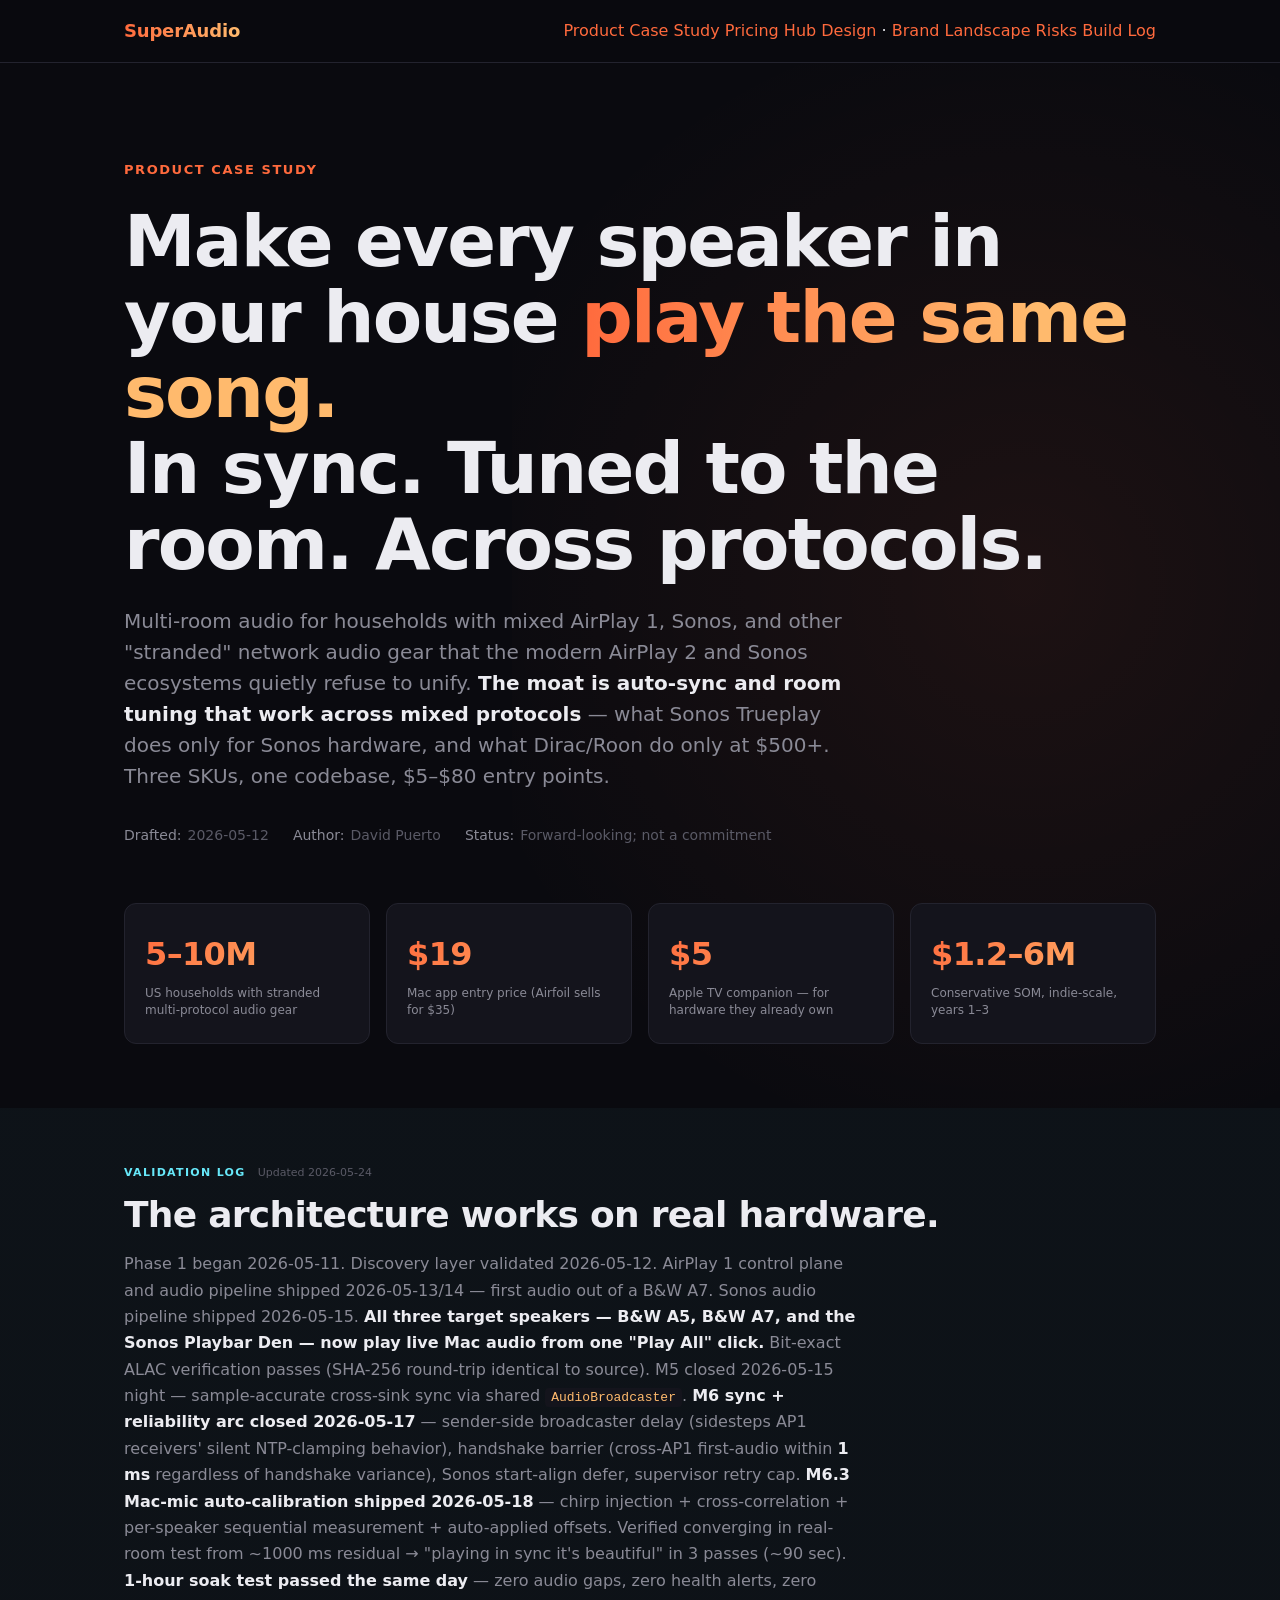
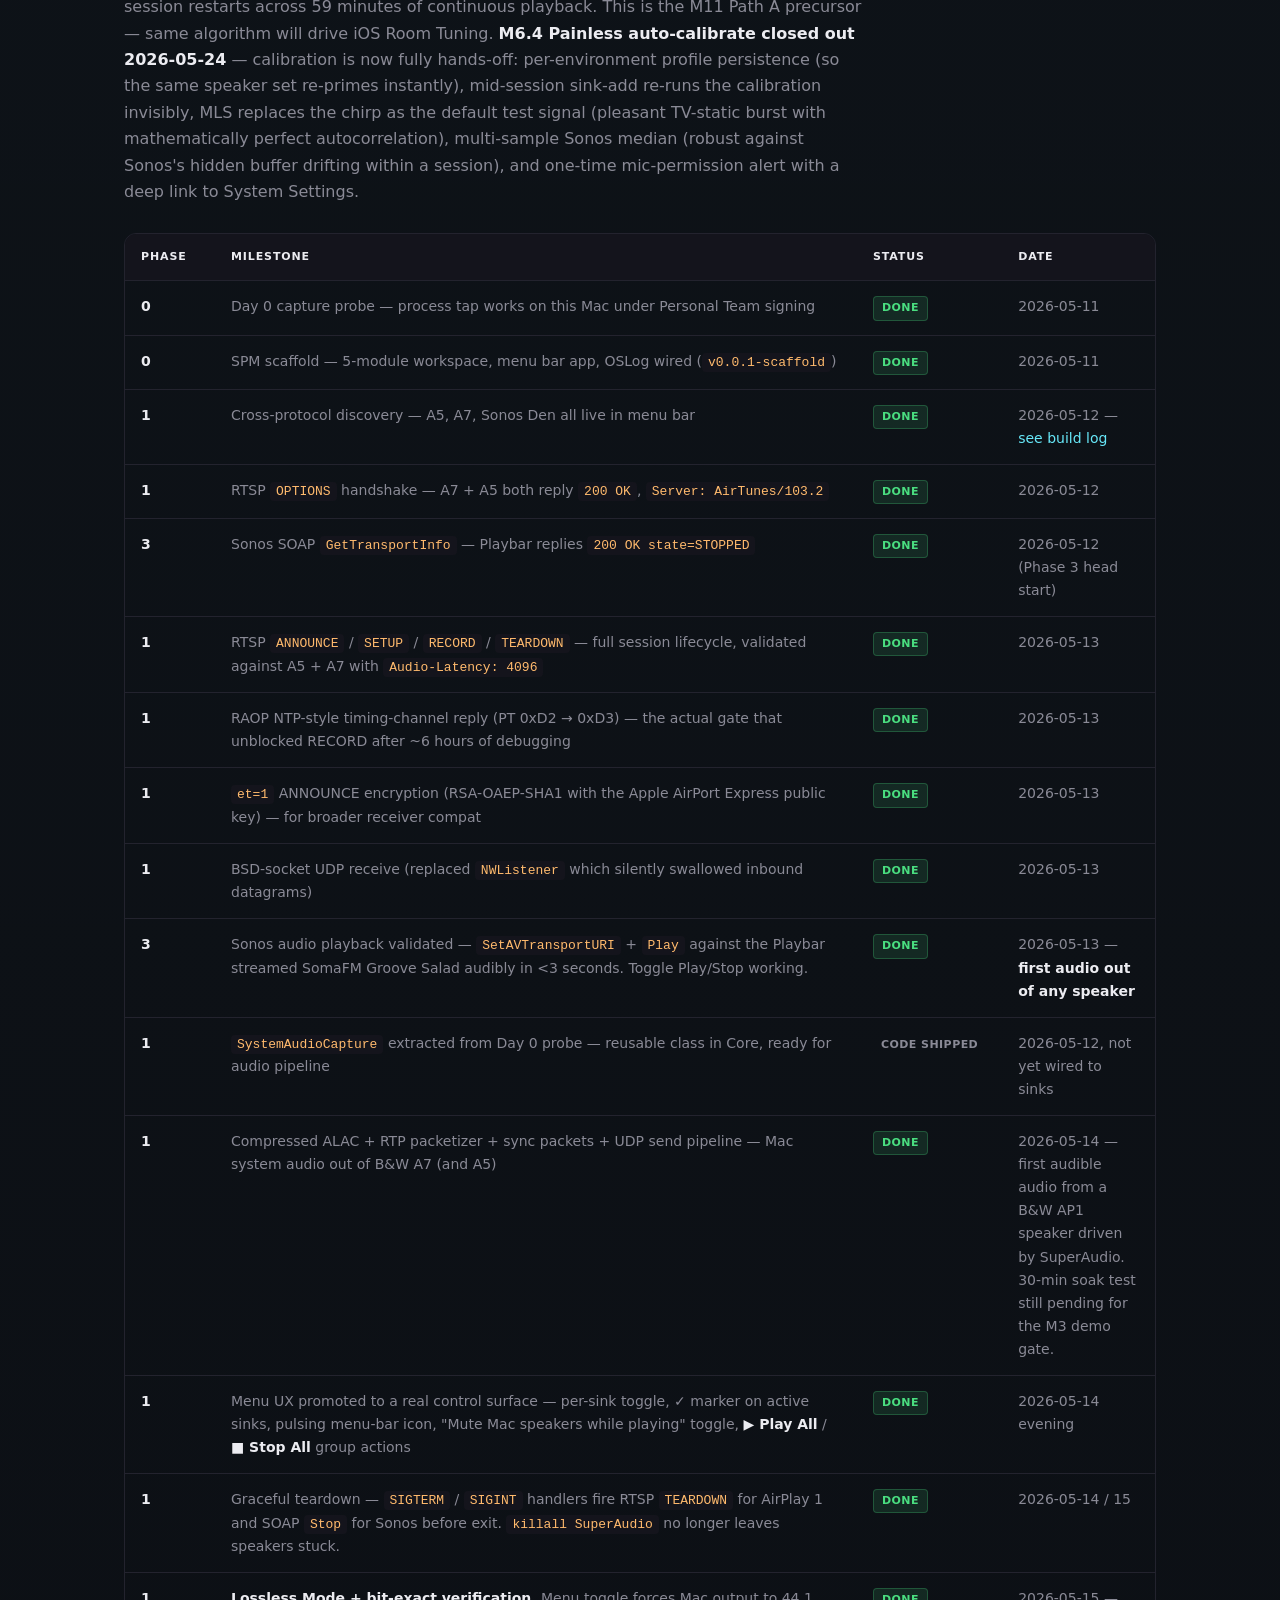
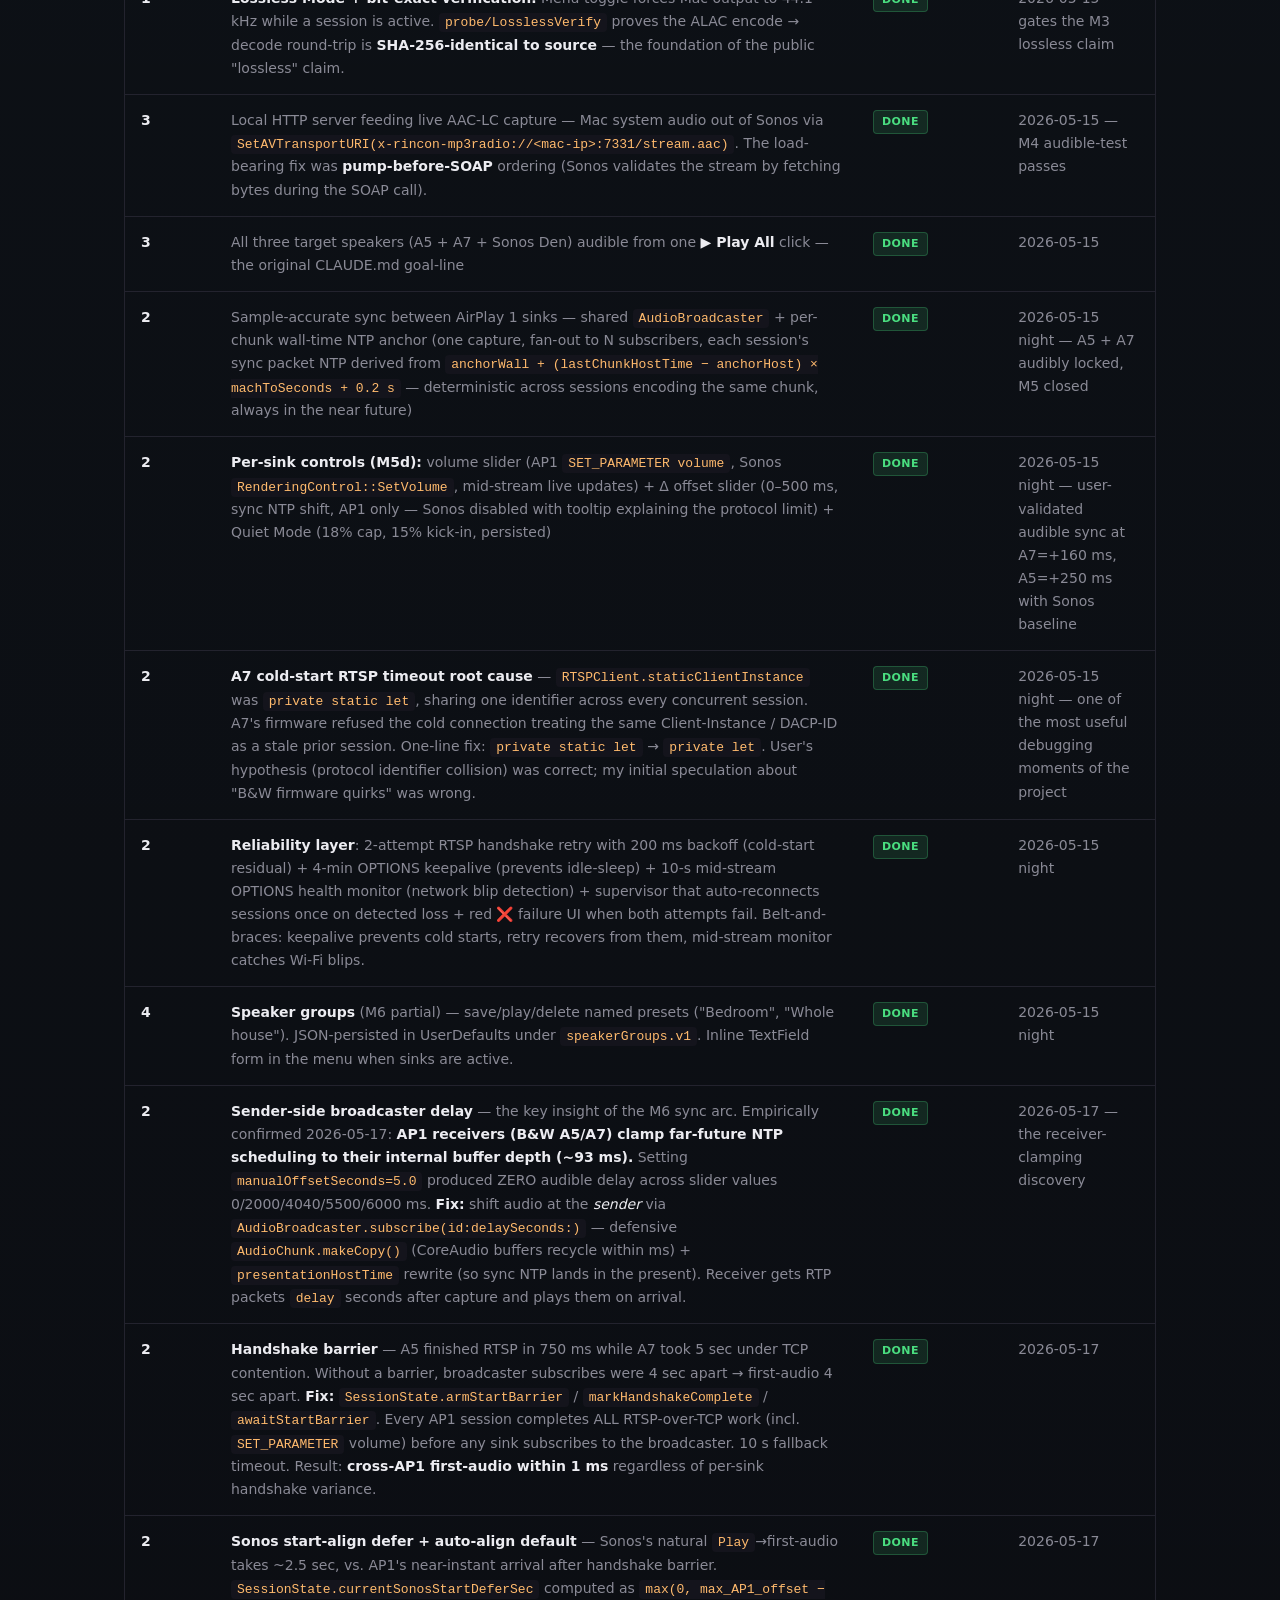
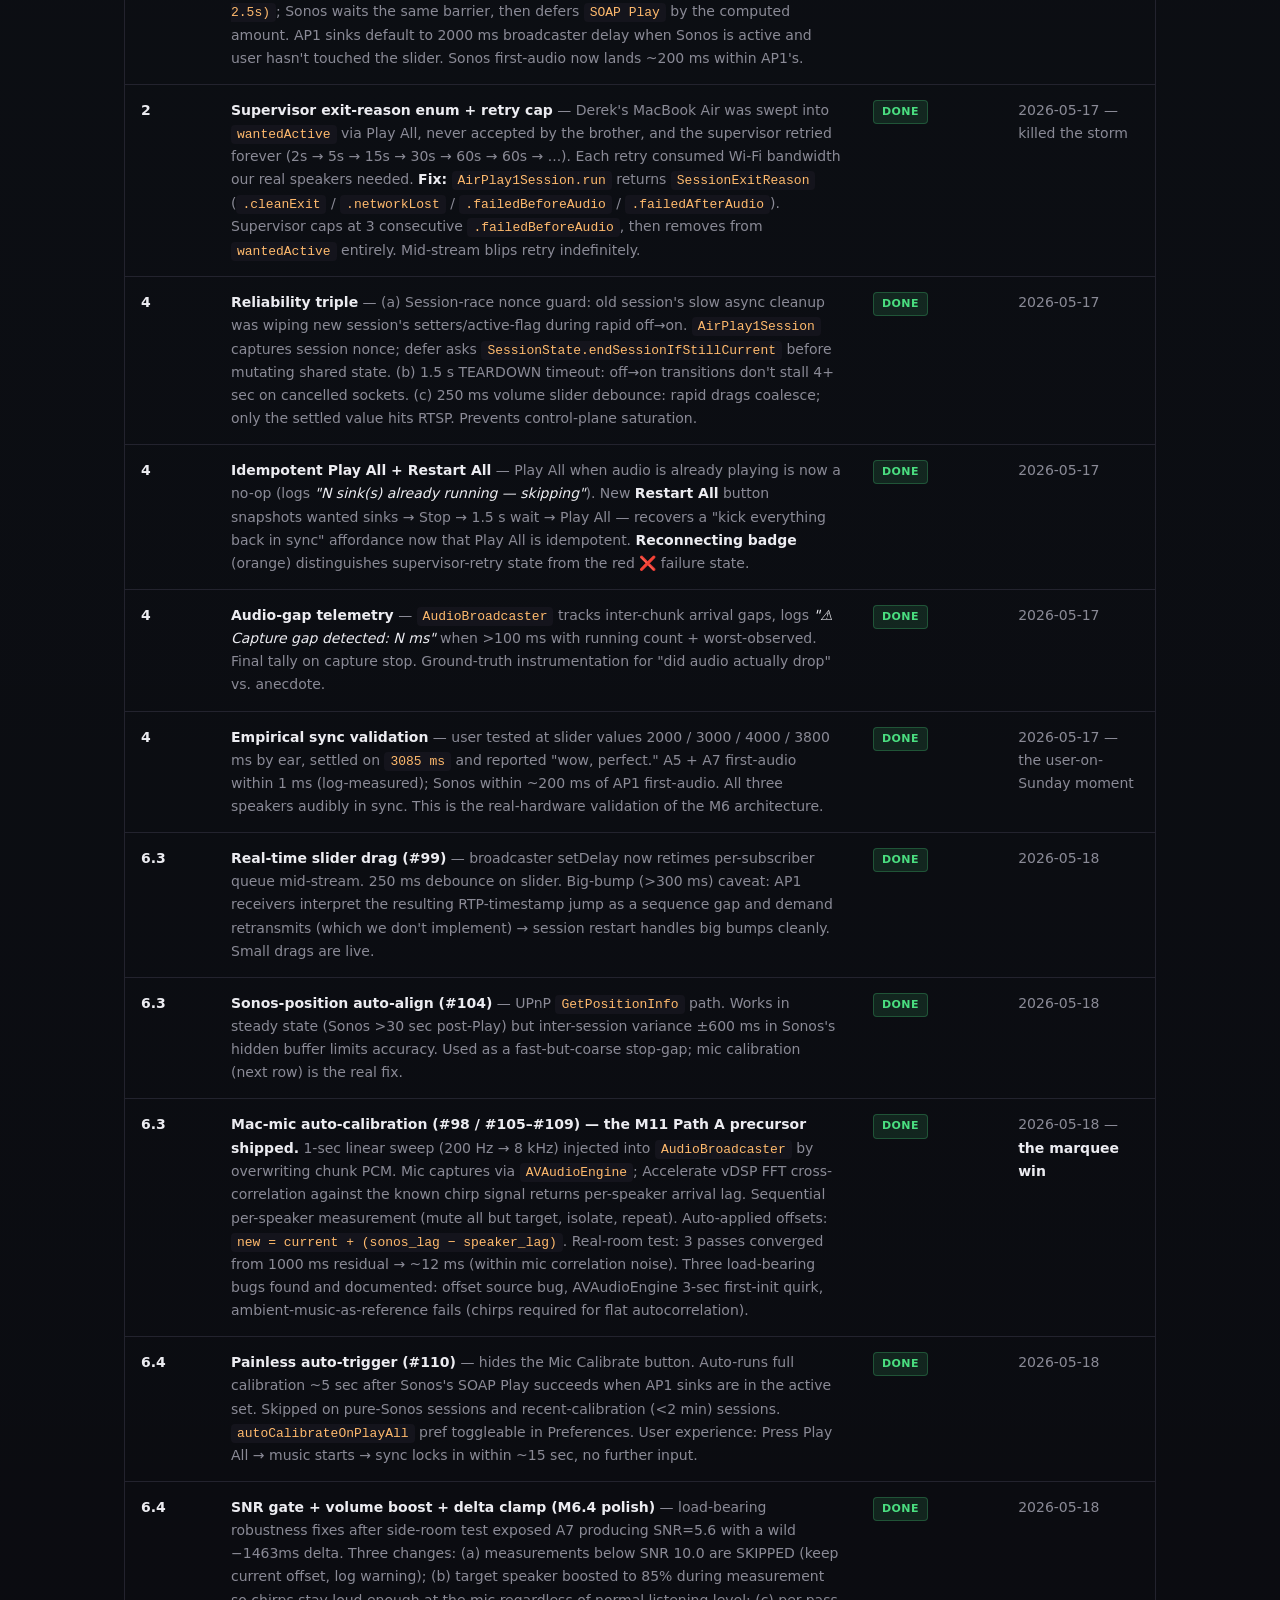
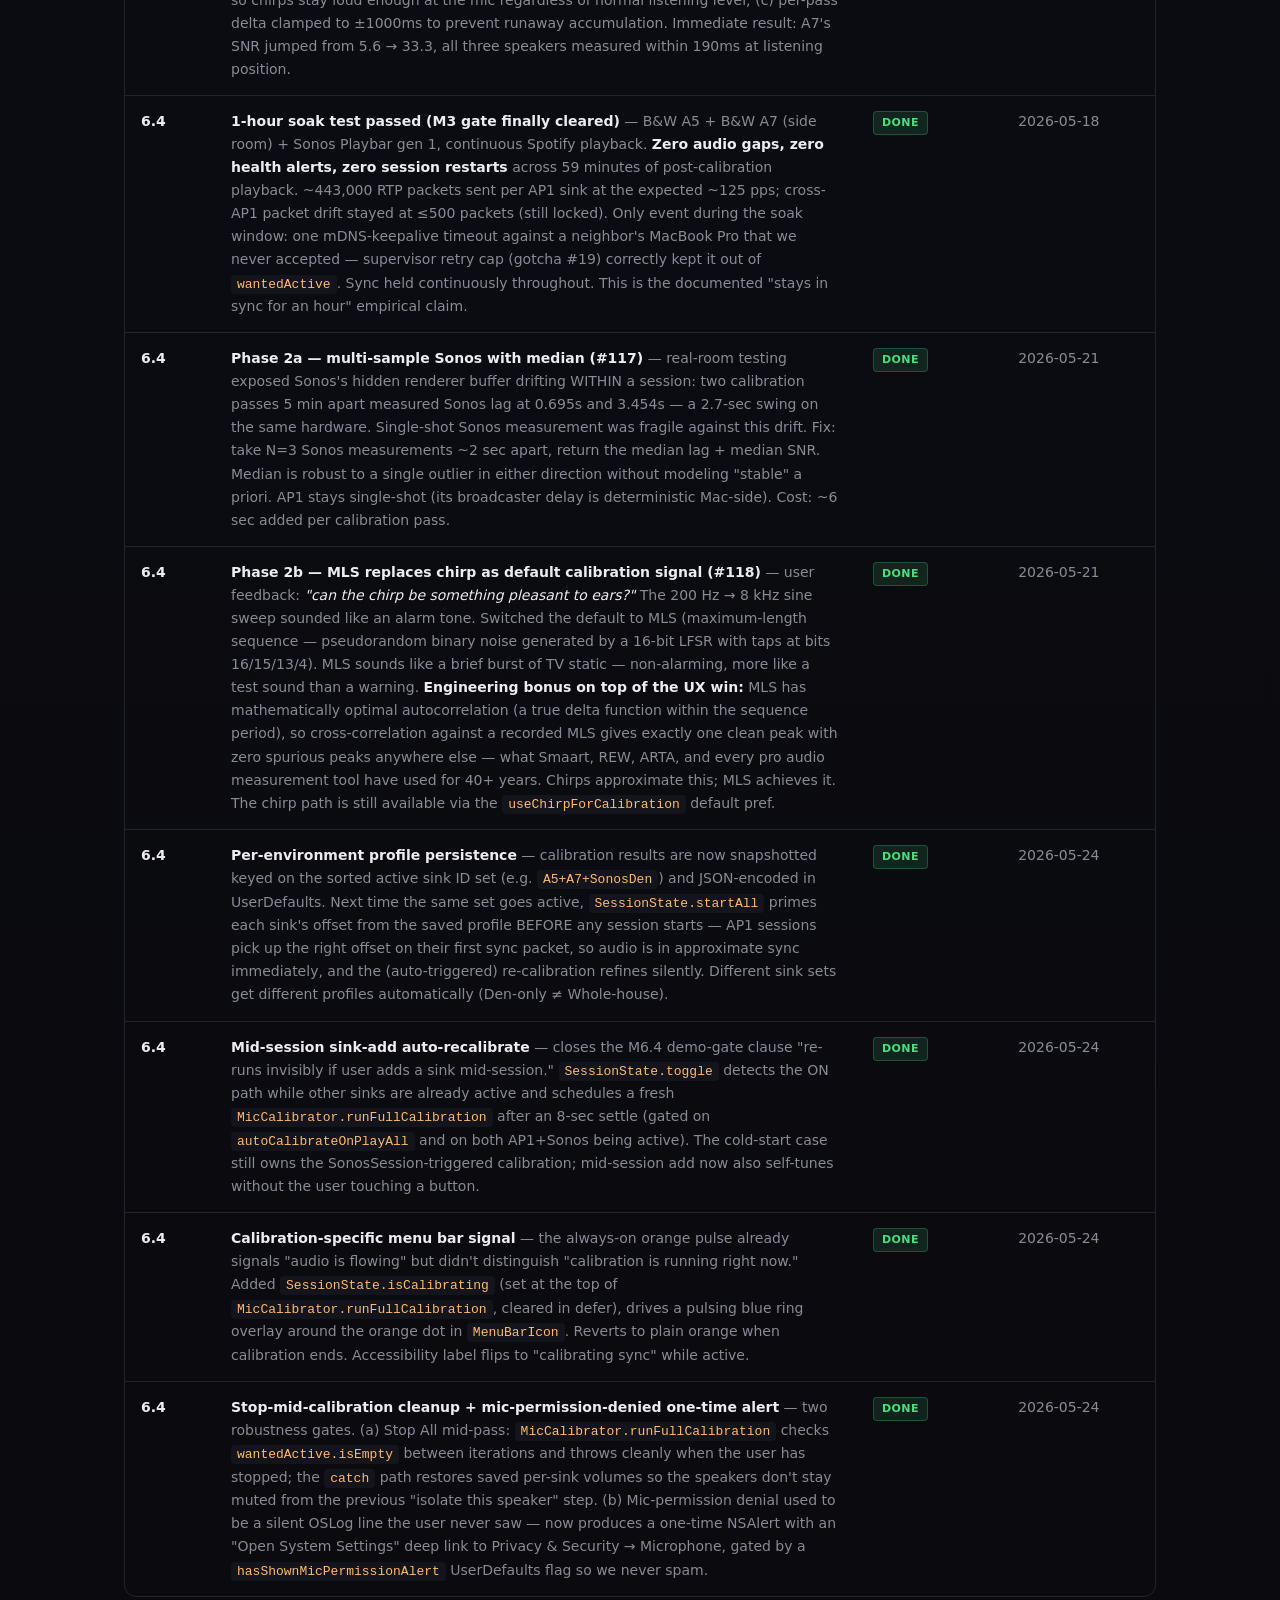
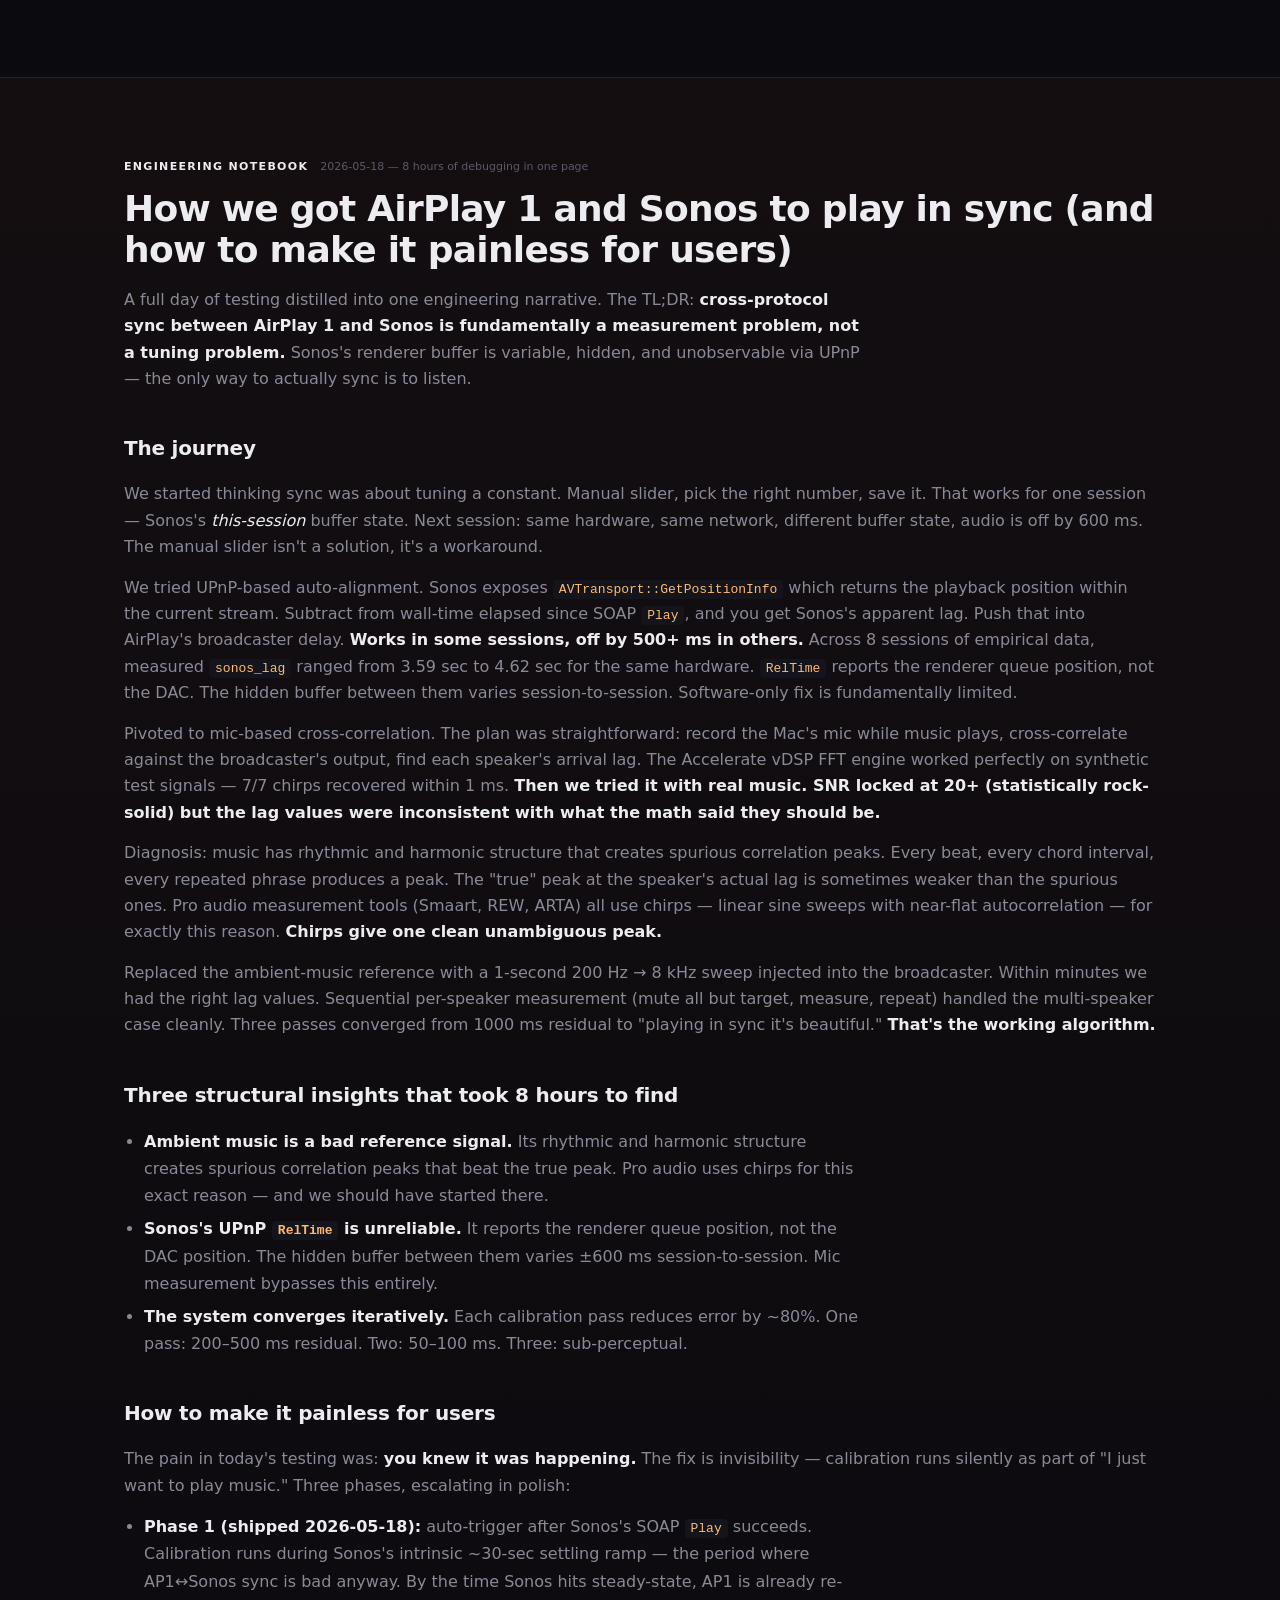
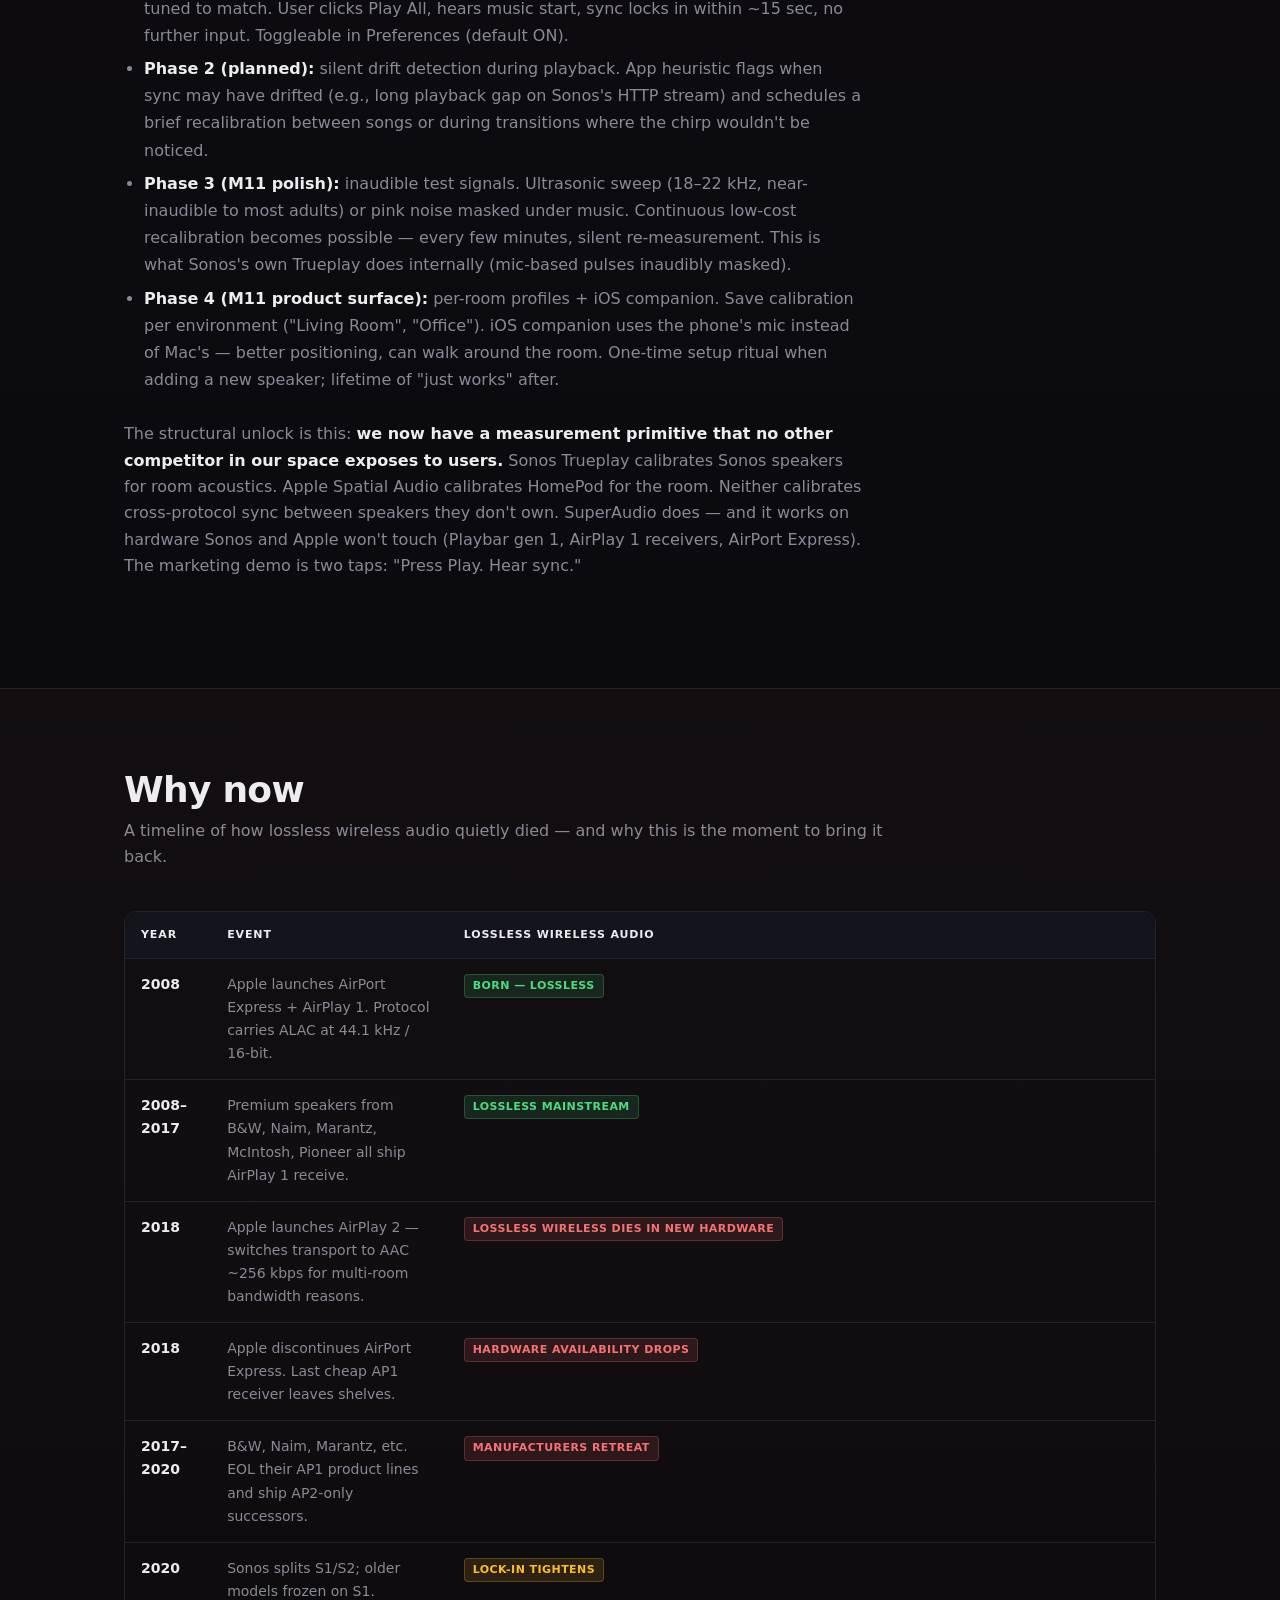
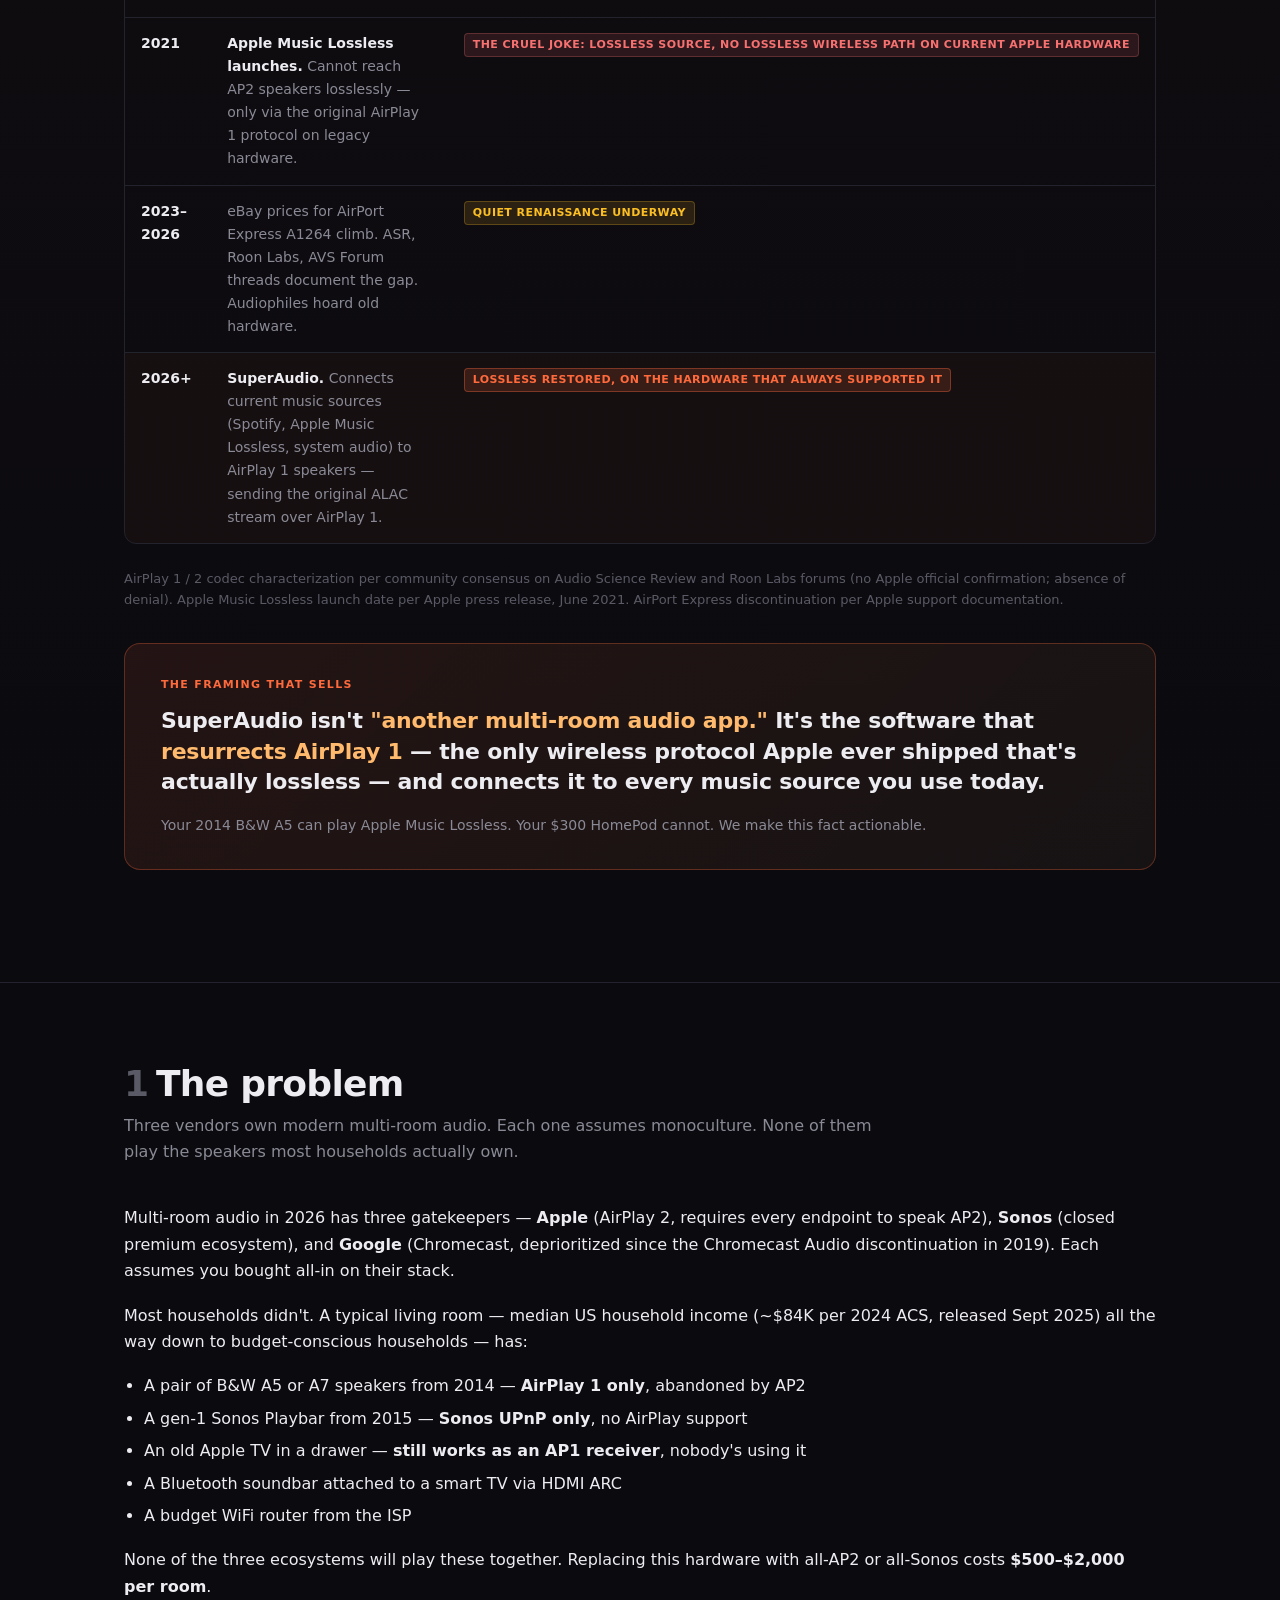
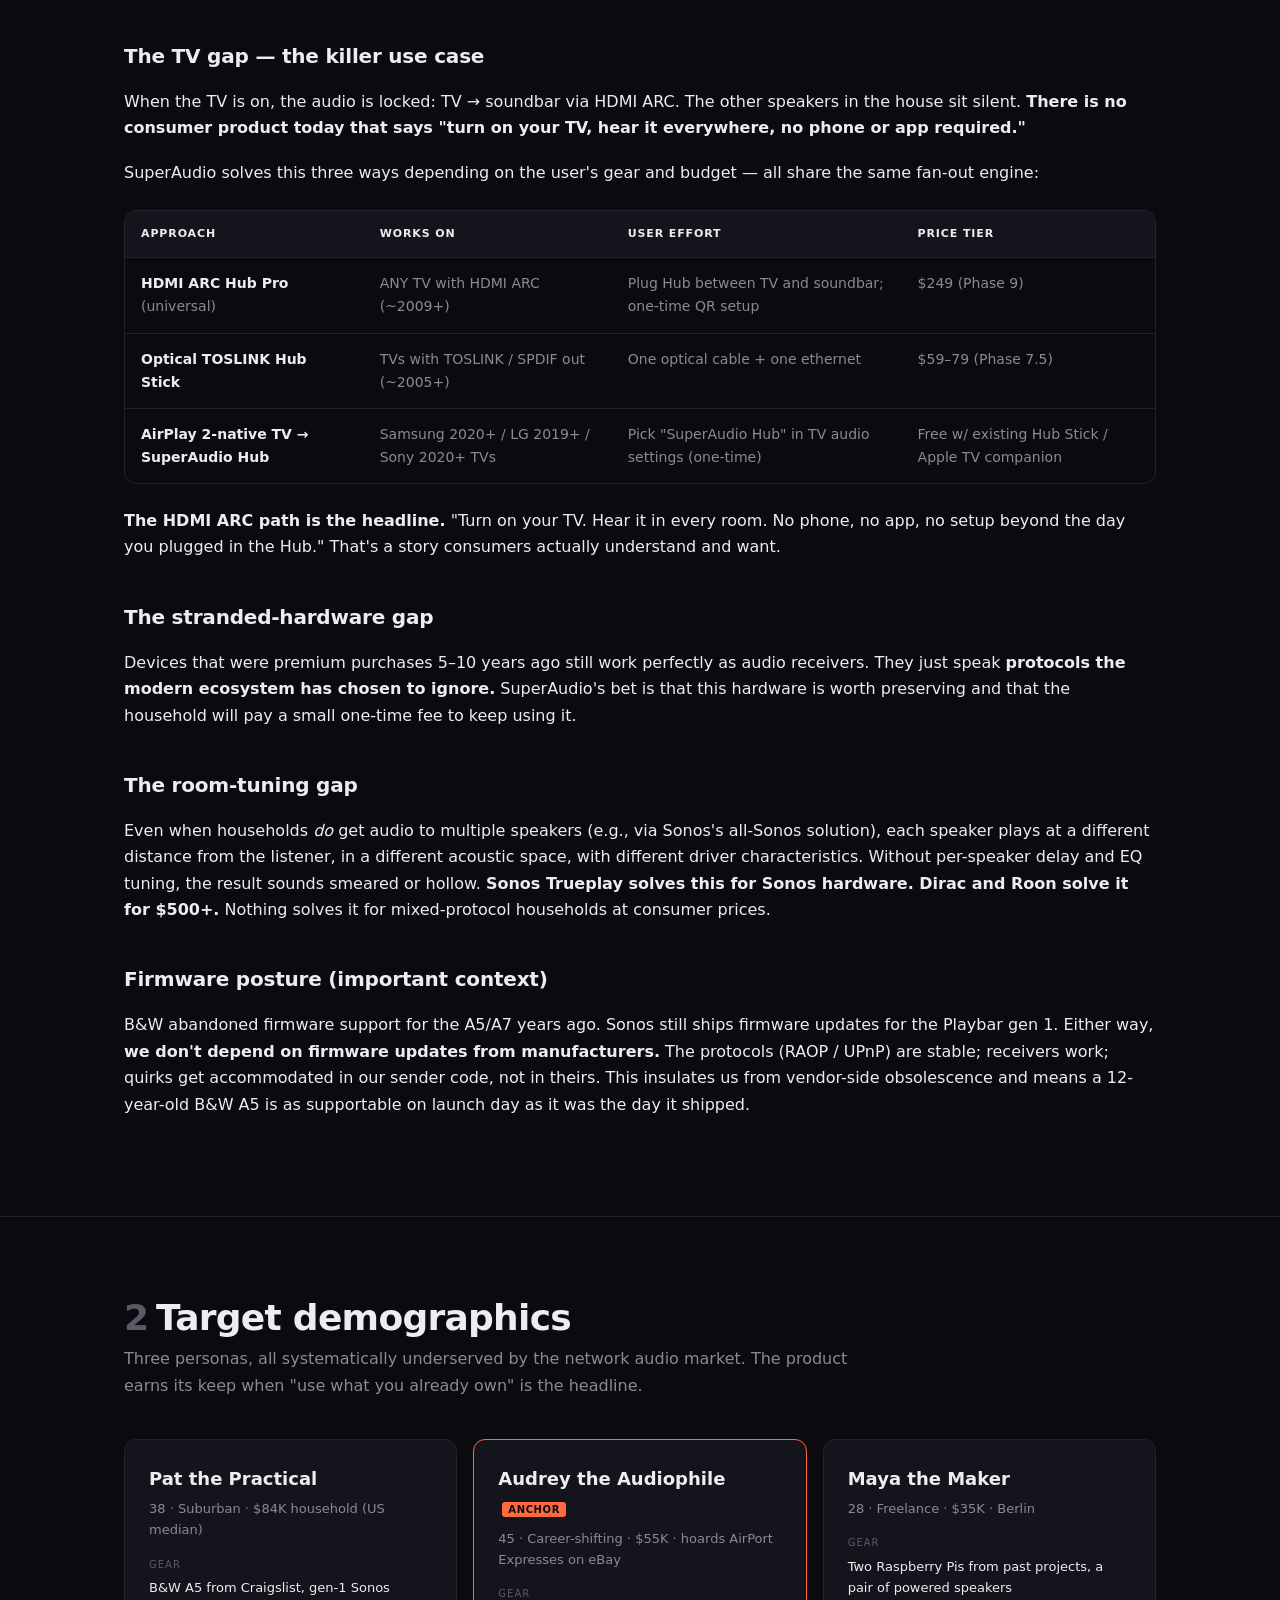
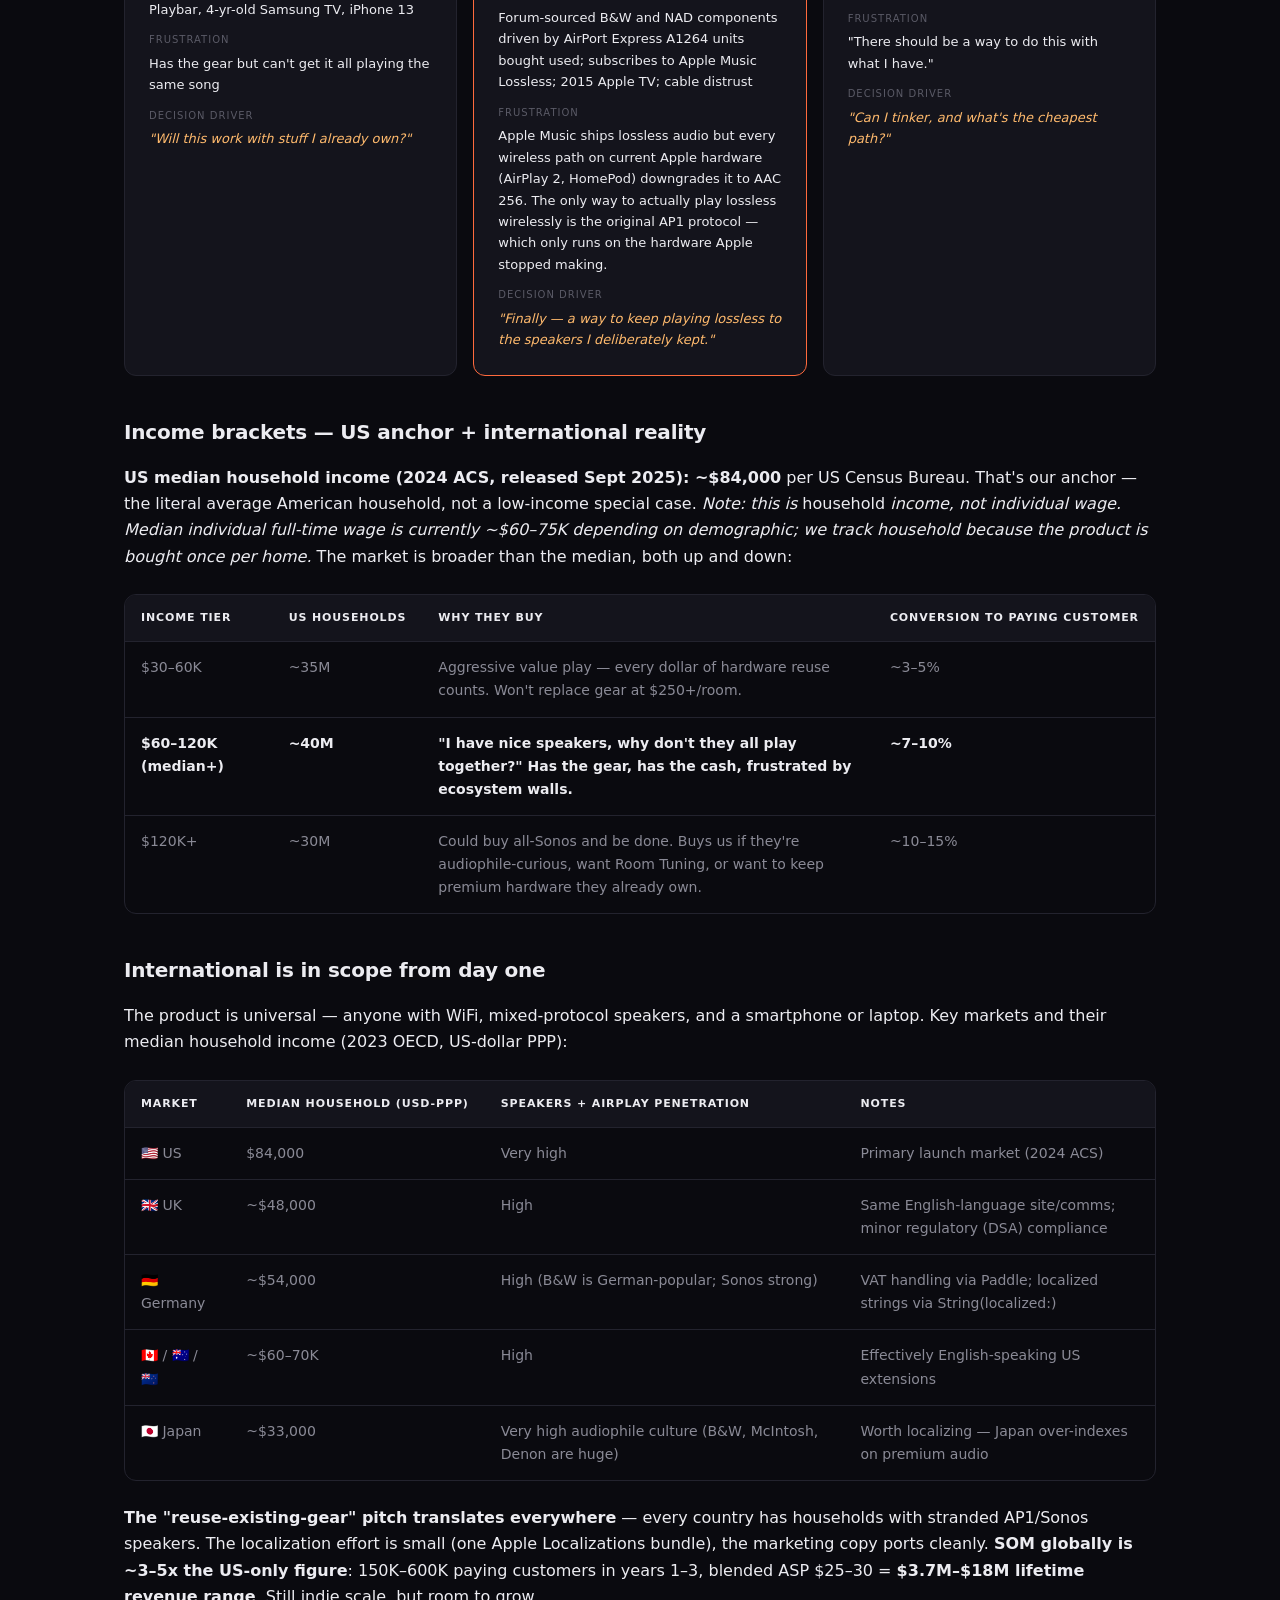
==== commit e0b1de72: "Docs/site coherence pass: proprietary license, freshness, pricing, claims Get the repo "in the right" ====
--- a/website/CASE_STUDY.html
+++ b/website/CASE_STUDY.html
@@ -401,7 +401,7 @@
         <div class="label">US households with stranded multi-protocol audio gear</div>
       </div>
       <div class="stat">
-        <div class="num">$15</div>
+        <div class="num">$19</div>
         <div class="label">Mac app entry price (Airfoil sells for $35)</div>
       </div>
       <div class="stat">
@@ -551,7 +551,7 @@
           <tr><td><strong>2020</strong></td><td>Sonos splits S1/S2; older models frozen on S1.</td><td><span class="v warn">Lock-in tightens</span></td></tr>
           <tr><td><strong>2021</strong></td><td><strong>Apple Music Lossless launches.</strong> Cannot reach AP2 speakers losslessly — only via the original AirPlay 1 protocol on legacy hardware.</td><td><span class="v bad">The cruel joke: lossless source, no lossless wireless path on current Apple hardware</span></td></tr>
           <tr><td><strong>2023–2026</strong></td><td>eBay prices for AirPort Express A1264 climb. ASR, Roon Labs, AVS Forum threads document the gap. Audiophiles hoard old hardware.</td><td><span class="v warn">Quiet renaissance underway</span></td></tr>
-          <tr style="background: rgba(255,106,61,0.04);"><td><strong>2026+</strong></td><td><strong>SuperAudio.</strong> Connects current music sources (Spotify, Apple Music Lossless, system audio) to AirPlay 1 speakers — bit-perfect ALAC over the wire.</td><td><span class="v" style="background: rgba(255,106,61,0.15); color: var(--accent); border: 1px solid rgba(255,106,61,0.35); font-weight: 700;">Lossless restored, on the hardware that always supported it</span></td></tr>
+          <tr style="background: rgba(255,106,61,0.04);"><td><strong>2026+</strong></td><td><strong>SuperAudio.</strong> Connects current music sources (Spotify, Apple Music Lossless, system audio) to AirPlay 1 speakers — sending the original ALAC stream over AirPlay 1.</td><td><span class="v" style="background: rgba(255,106,61,0.15); color: var(--accent); border: 1px solid rgba(255,106,61,0.35); font-weight: 700;">Lossless restored, on the hardware that always supported it</span></td></tr>
         </tbody>
       </table>
     </div>
@@ -593,7 +593,7 @@
       <table>
         <thead><tr><th>Approach</th><th>Works on</th><th>User effort</th><th>Price tier</th></tr></thead>
         <tbody>
-          <tr><td><strong>HDMI ARC Hub Pro</strong> (universal)</td><td>ANY TV with HDMI ARC (~2009+)</td><td>Plug Hub between TV and soundbar; one-time QR setup</td><td>$199–249 (Phase 9)</td></tr>
+          <tr><td><strong>HDMI ARC Hub Pro</strong> (universal)</td><td>ANY TV with HDMI ARC (~2009+)</td><td>Plug Hub between TV and soundbar; one-time QR setup</td><td>$249 (Phase 9)</td></tr>
           <tr><td><strong>Optical TOSLINK Hub Stick</strong></td><td>TVs with TOSLINK / SPDIF out (~2005+)</td><td>One optical cable + one ethernet</td><td>$59–79 (Phase 7.5)</td></tr>
           <tr><td><strong>AirPlay 2-native TV → SuperAudio Hub</strong></td><td>Samsung 2020+ / LG 2019+ / Sony 2020+ TVs</td><td>Pick "SuperAudio Hub" in TV audio settings (one-time)</td><td>Free w/ existing Hub Stick / Apple TV companion</td></tr>
         </tbody>
@@ -725,7 +725,7 @@
       </table>
     </div>
 
-    <p><strong>The gap SuperAudio fills:</strong> any source, any AP1/AP2/Sonos/Cast/BT destination, in sync, with <em>cross-protocol acoustic calibration and room tuning</em>, without ecosystem lock-in, at $15–$80 entry. There is no product that does all of this today.</p>
+    <p><strong>The gap SuperAudio fills:</strong> any source, any AP1/AP2/Sonos/Cast/BT destination, in sync, with <em>cross-protocol acoustic calibration and room tuning</em>, without ecosystem lock-in, at $19–$80 entry. There is no product that does all of this today.</p>
   </div>
 </section>
 
@@ -736,14 +736,14 @@
     <p class="subhead">The core bet, stated plainly.</p>
 
     <div class="pullquote">
-      A meaningful slice of households globally — anchored on the US median ($80K) but extending all the way down to budget-conscious owners of one nice speaker, and up to audiophile-curious upper brackets — <strong>will pay $15–$200 for a product that unifies their existing heterogeneous network audio hardware, auto-syncs them, tunes them to the room, and works with their TV</strong>, if the setup story is "scan a QR code" and the value story is <strong>"your old gear plus this works better than Sonos, and the TV one is the killer feature."</strong>
+      A meaningful slice of households globally — anchored on the US median ($80K) but extending all the way down to budget-conscious owners of one nice speaker, and up to audiophile-curious upper brackets — <strong>will pay $19–$200 for a product that unifies their existing heterogeneous network audio hardware, auto-syncs them, tunes them to the room, and works with their TV</strong>, if the setup story is "scan a QR code" and the value story is <strong>"your old gear plus this works better than Sonos, and the TV one is the killer feature."</strong>
     </div>
 
     <h3>Sub-hypotheses we'll test as we build</h3>
     <ul>
       <li><strong>H1 (Mac POC):</strong> solo-developer-built RAOP + Sonos + sync is technically feasible. <span class="v info">Phase 1–4 validates</span></li>
       <li><strong>H2 (Apple TV reach):</strong> 2015+ Apple TV households are a meaningful slice; they'll buy a $5 companion app. <span class="v info">Post-launch</span></li>
-      <li><strong>H3 (Hardware entry):</strong> a $49 Hub Stick is the right entry price for households without a Mac or Apple TV. <span class="v info">After H2</span></li>
+      <li><strong>H3 (Hardware entry):</strong> a $59 Hub Stick is the right entry price for households without a Mac or Apple TV. <span class="v info">After H2</span></li>
       <li><strong>H4 (The moat — calibration):</strong> a one-time mic-based room calibration that simultaneously sets per-speaker delay and EQ is the killer feature; households will pay $5 for it and tell friends. <span class="v info">Phase 7–8</span></li>
       <li><strong>H5 (Addon stack):</strong> $5 protocol addons drive ongoing revenue from power users. <span class="v info">Over time</span></li>
     </ul>
@@ -836,7 +836,7 @@
           <tr><td>Roon</td><td><span class="v bad">Roon-ready only</span></td><td><span class="v good">Yes</span></td><td><span class="v good">Yes</span></td><td>$150/yr or $700 lifetime</td></tr>
           <tr><td>Audyssey (AVR)</td><td><span class="v bad">AVR outputs only</span></td><td><span class="v warn">Within AVR</span></td><td><span class="v good">Yes</span></td><td>Free w/ AVR</td></tr>
           <tr><td>Airfoil</td><td><span class="v good">Yes</span></td><td><span class="v bad">No calibration</span></td><td><span class="v bad">No</span></td><td>$35</td></tr>
-          <tr><td><strong>SuperAudio + Room Tuning addon</strong></td><td><span class="v good">All supported protocols</span></td><td><span class="v good">Yes</span></td><td><span class="v good">Yes</span></td><td><strong>$5 addon on top of $15 base</strong></td></tr>
+          <tr><td><strong>SuperAudio + Room Tuning addon</strong></td><td><span class="v good">All supported protocols</span></td><td><span class="v good">Yes</span></td><td><span class="v good">Yes</span></td><td><strong>$5 addon on top of $19 base</strong></td></tr>
         </tbody>
       </table>
     </div>
@@ -852,7 +852,7 @@
     <div class="skus">
       <div class="sku">
         <div class="sku-name">Mac App</div>
-        <div class="price">$15–20</div>
+        <div class="price">$19</div>
         <div class="price-note">Direct download · superaudio.app</div>
         <div class="desc">For the power user with a Mac. Captures any audio source and streams to mixed-protocol speakers.</div>
       </div>
@@ -864,9 +864,9 @@
       </div>
       <div class="sku">
         <div class="sku-name">Hub Stick</div>
-        <div class="price">$49–59</div>
+        <div class="price">$59</div>
         <div class="price-note">Pi Zero 2 W, preconfigured</div>
-        <div class="desc">Plug-and-play hardware for households with no Mac or Apple TV. Below $50 psychological barrier, beats Sonos entry by 5×.</div>
+        <div class="desc">Plug-and-play hardware for households with no Mac or Apple TV. Well under $100, beats Sonos entry by ~5×.</div>
       </div>
       <div class="sku">
         <div class="sku-name">SD Card Kit</div>
@@ -899,7 +899,7 @@
       </table>
     </div>
 
-    <p>Average paying customer math: base Mac ($15) + Apple TV companion ($5) + Room Tuning ($5) + one protocol addon ($5) = <strong>$30 ASP.</strong> A power user buying everything = $40–50. Strong margin for an indie product.</p>
+    <p>Average paying customer math: base Mac ($19) + Apple TV companion ($5) + Room Tuning ($5) + one protocol addon ($5) = <strong>$34 ASP.</strong> A power user buying everything = $44–54. Strong margin for an indie product.</p>
   </div>
 </section>
 
@@ -1030,7 +1030,7 @@
             <td><strong>SuperAudio Hub Pro (HDMI ARC)</strong> (Phase 9)</td>
             <td>Pi 5 4GB ($50) + HDMI audio extractor board ($40–70 custom, $25–40 commodity at volume) + active-cooled aluminum case ($15) + HDMI cable ($5) + 15W USB-C PSU ($8) + microSD 64GB ($10) + premium packaging ($8)</td>
             <td><strong>~$136–166</strong></td>
-            <td>$199–249</td>
+            <td>$249</td>
             <td>~30–35%</td>
           </tr>
         </tbody>
@@ -1098,7 +1098,7 @@
           </tr>
           <tr>
             <td><strong>SuperAudio Hub Pro</strong></td>
-            <td>$199–249</td>
+            <td>$249</td>
             <td>Above + HDMI ARC capture from TV</td>
             <td><strong>The only product anywhere that does "any TV → every speaker in sync."</strong></td>
           </tr>
@@ -1125,8 +1125,9 @@
           </tr>
           <tr>
             <td>Apple AirPlay 2 protocol</td>
-            <td><span class="v warn">High</span></td>
-            <td>Requires MFi licensed key for sending. <strong>Permanently out of scope</strong> for our sender path; we leave AP2 for receiver-side (Apple TVs handle it natively for us).</td>
+            <td><span class="v warn">Medium</span></td>
+            <td>Sending outside MFi is unlicensed but long-unenforced (pyatv et al.). <strong>The planned AirPlay 2 sender (M12)</strong> is built on the MIT <code>pair_ap</code> pairing library + standard public protocols — same posture as our AP1/Sonos/Cast paths. AP2 receiving stays on Apple hardware (Apple TVs / HomePods handle it natively).</td>
+
           </tr>
           <tr>
             <td>HDMI ARC audio extraction</td>
@@ -1160,7 +1161,7 @@
     <ol>
       <li><strong>"Tune your whole house in 90 seconds."</strong> — the Room Tuning walk-through. Demo on YouTube goes viral. Showing a phone mic doing what $700 of Dirac does is genuinely surprising.</li>
       <li><strong>"Your old AirPlay 1 speakers, your old Sonos, your old Apple TV — finally play together."</strong> — the reuse story for budget-conscious households.</li>
-      <li><strong>"$15. Or use your Apple TV for $5."</strong> — accessibility hook spanning every income bracket.</li>
+      <li><strong>"$19. Or use your Apple TV for $5."</strong> — accessibility hook spanning every income bracket.</li>
     </ol>
 
     <h3>Reuse stories worth marketing</h3>
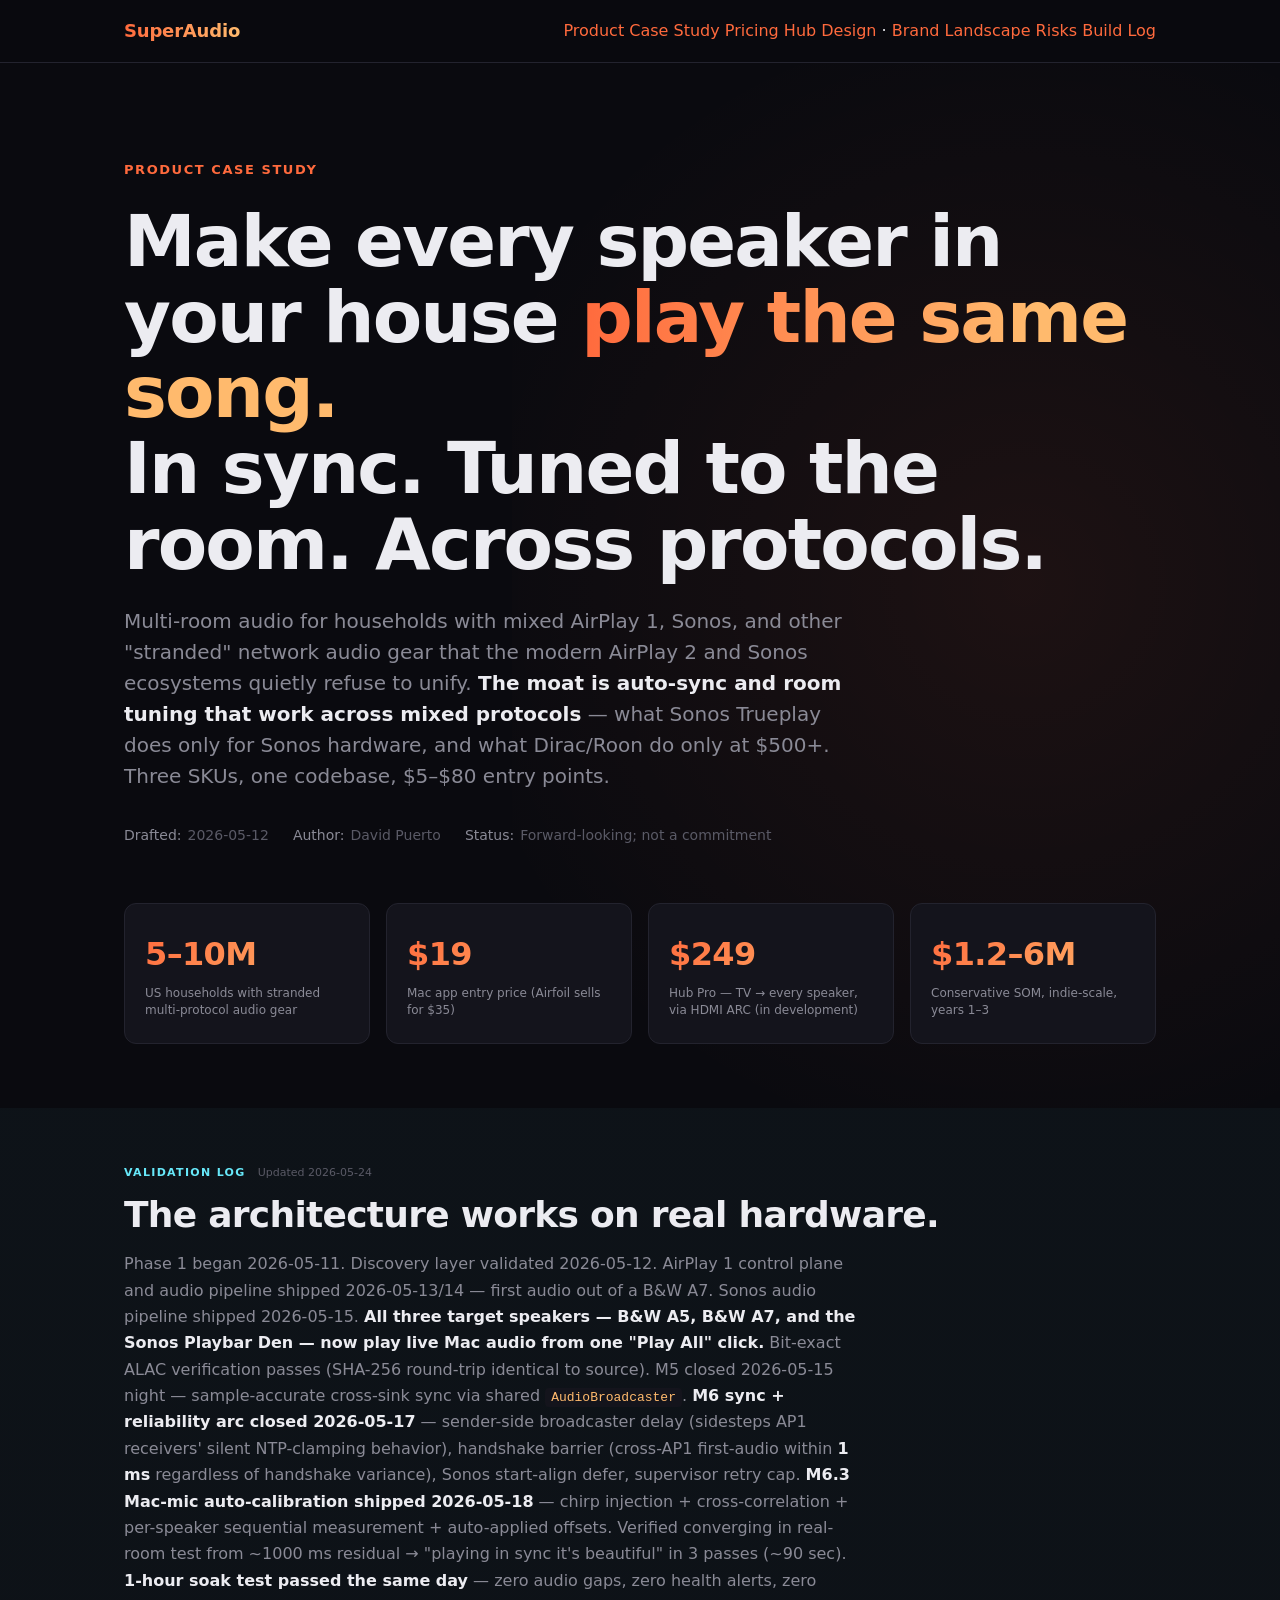
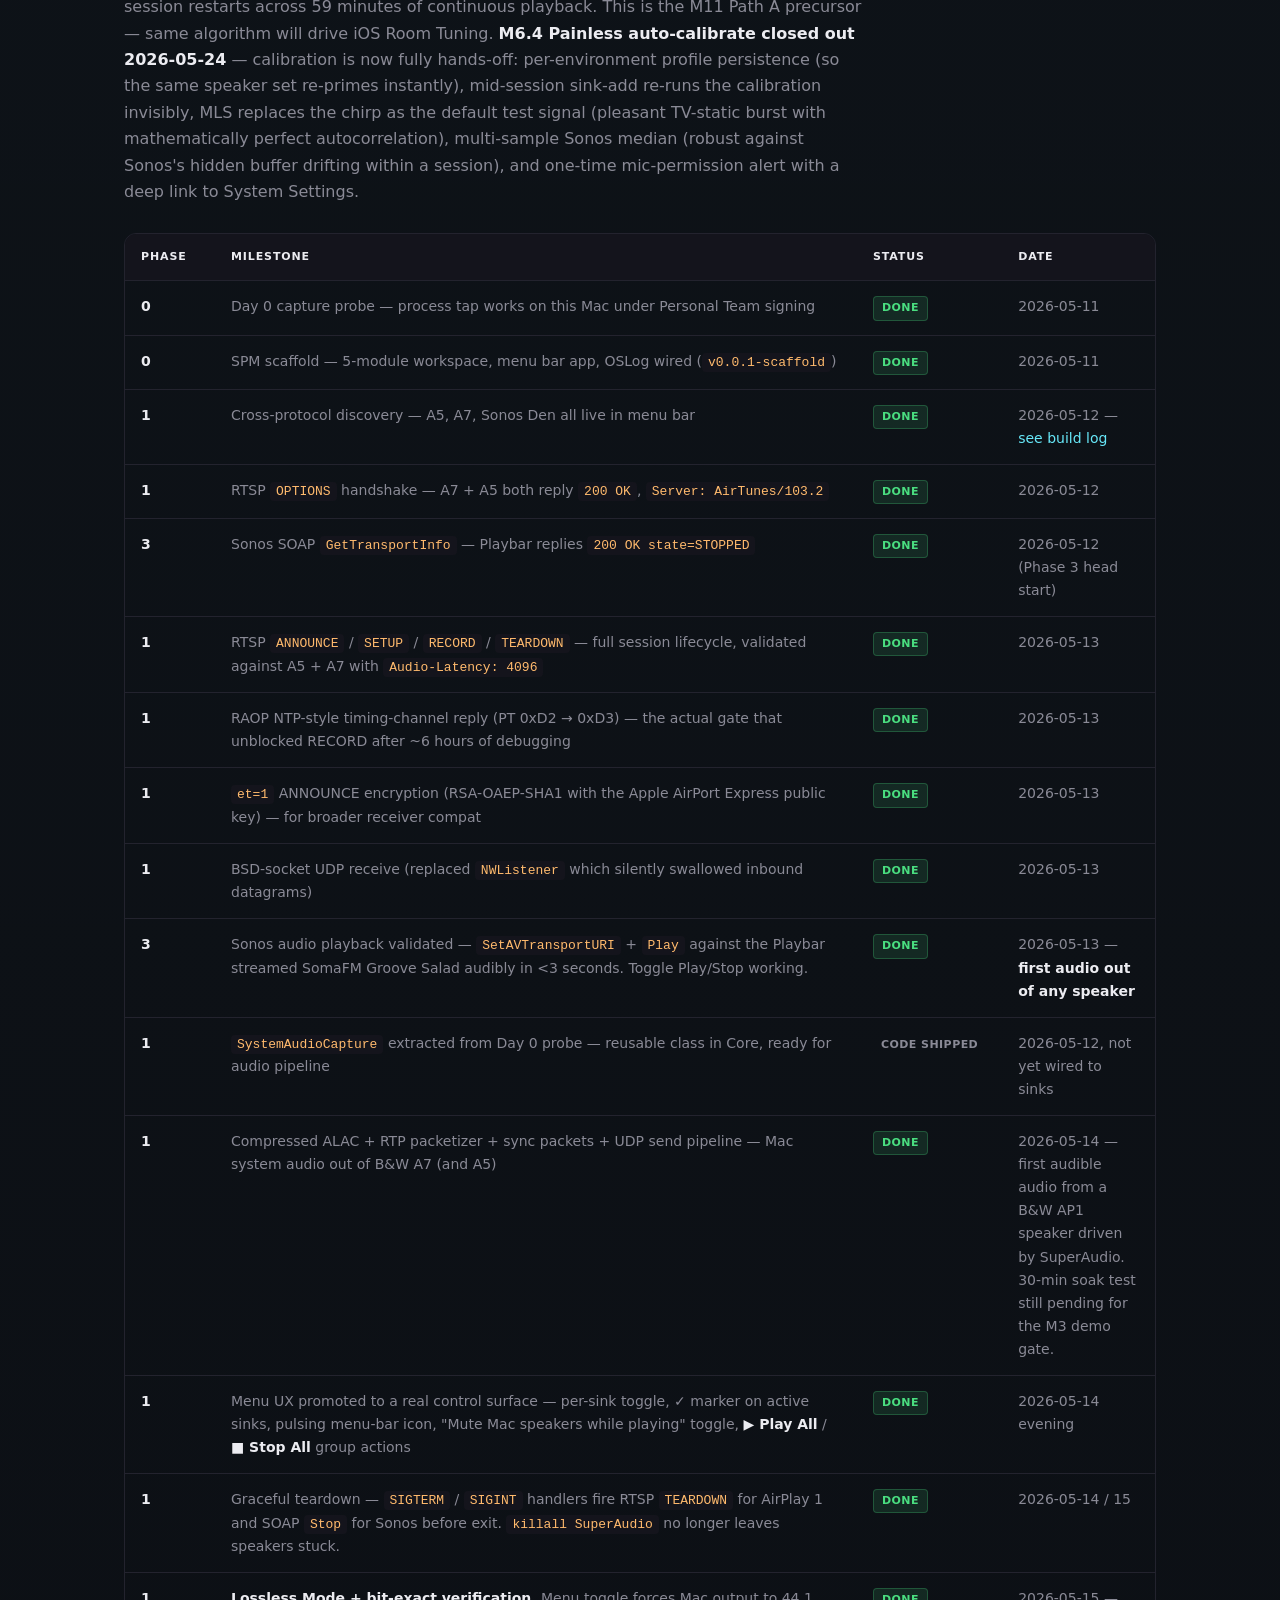
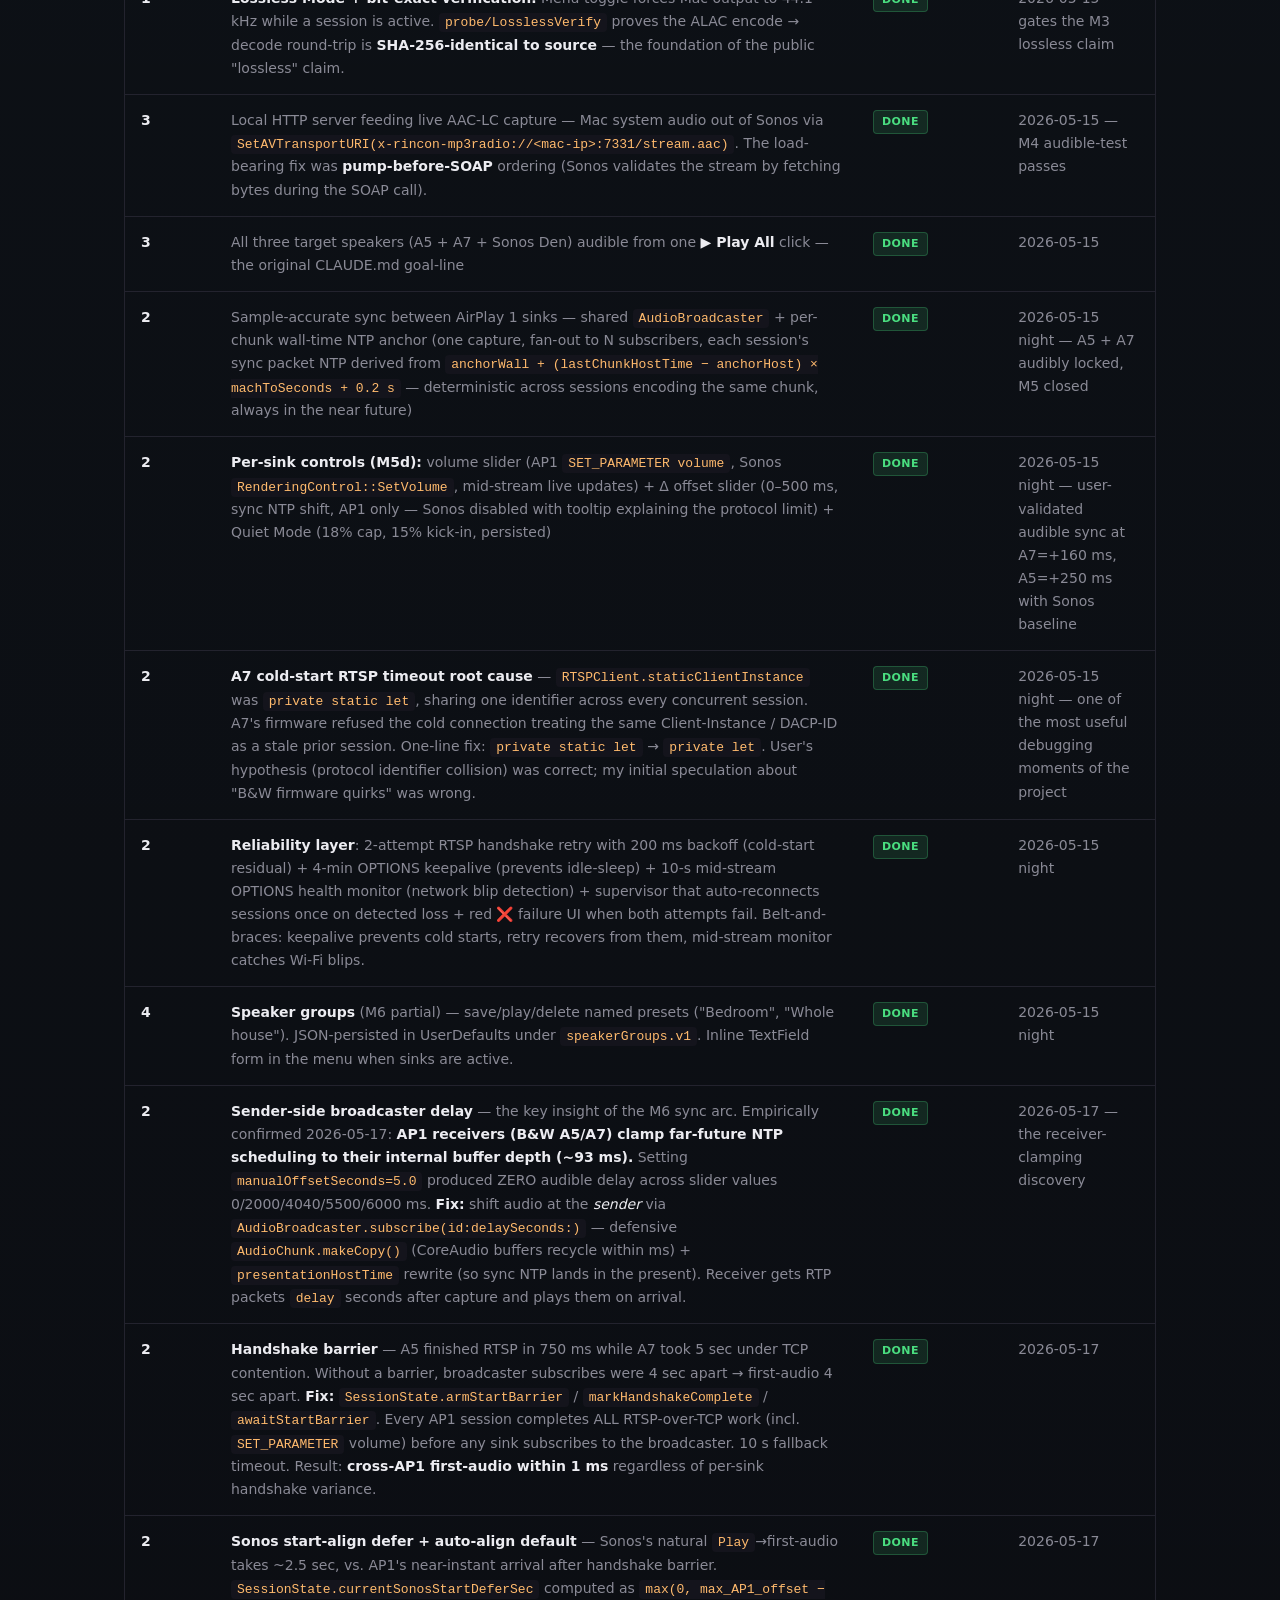
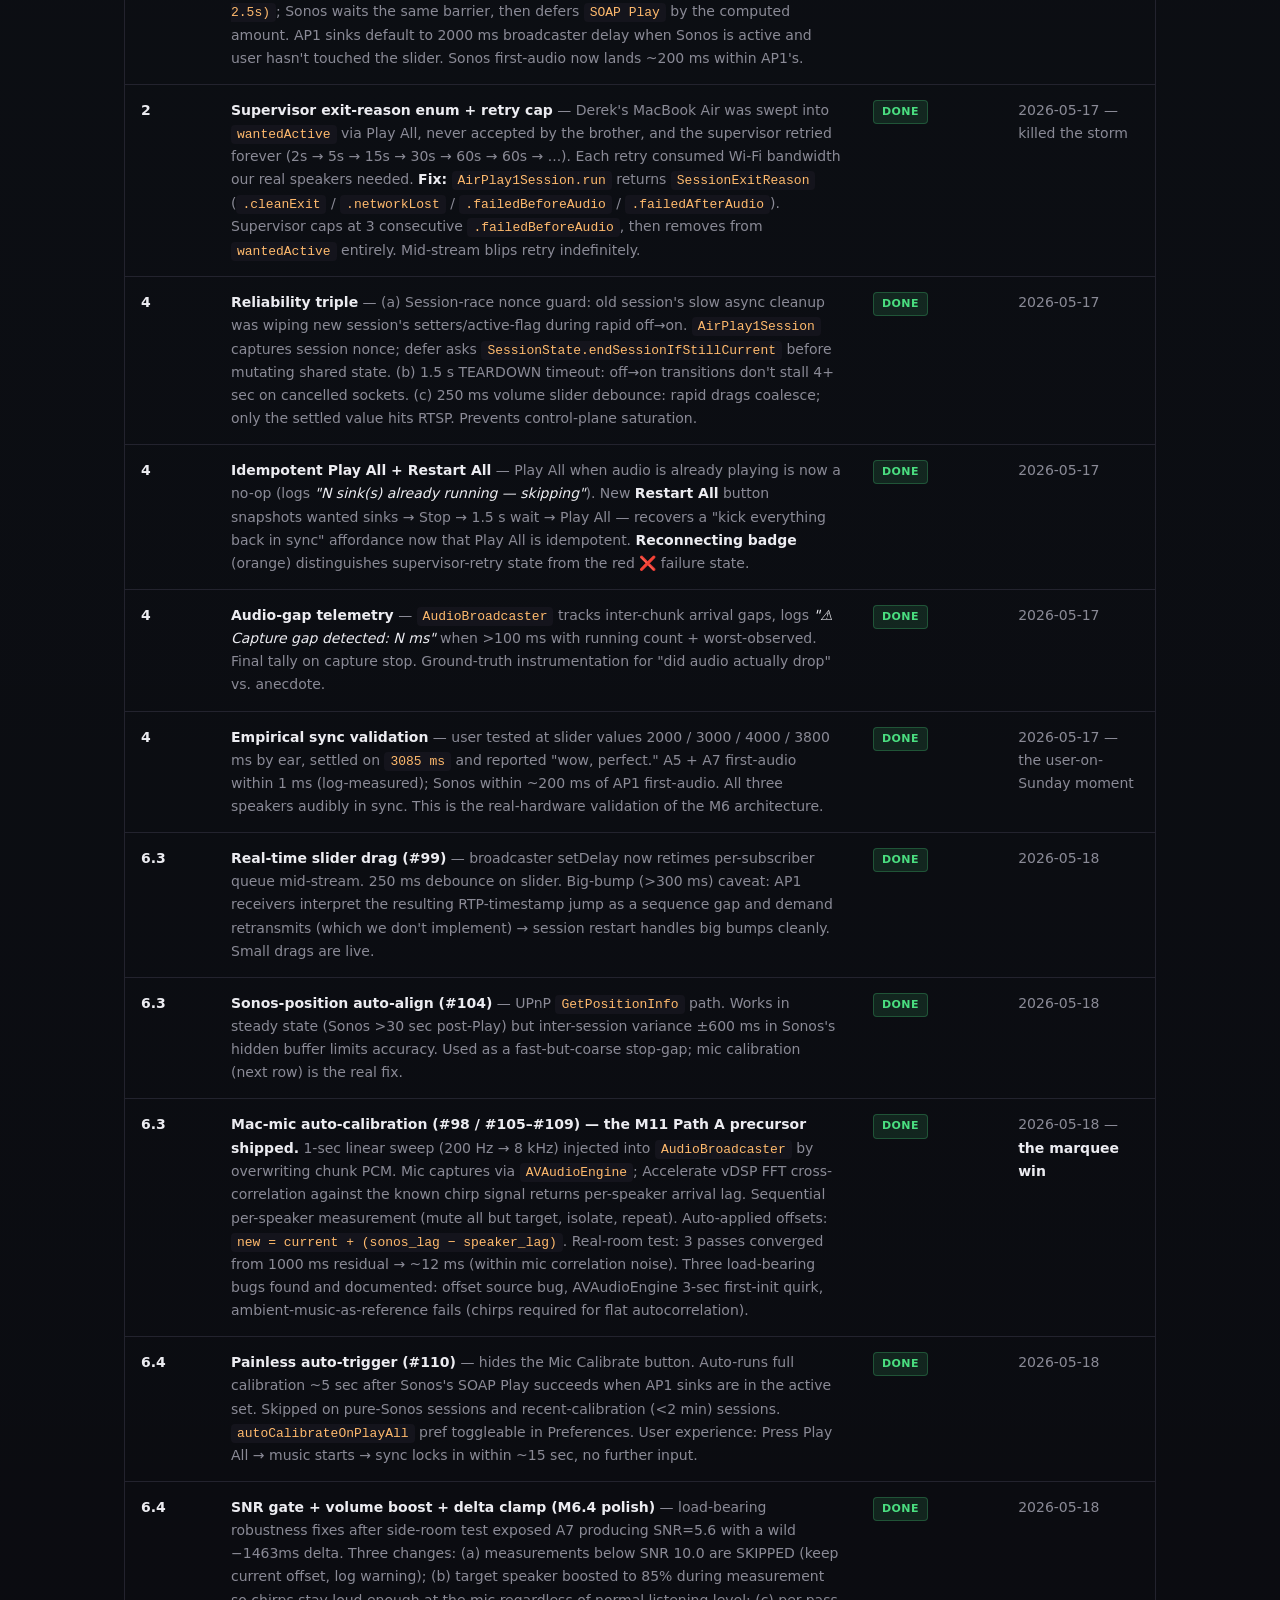
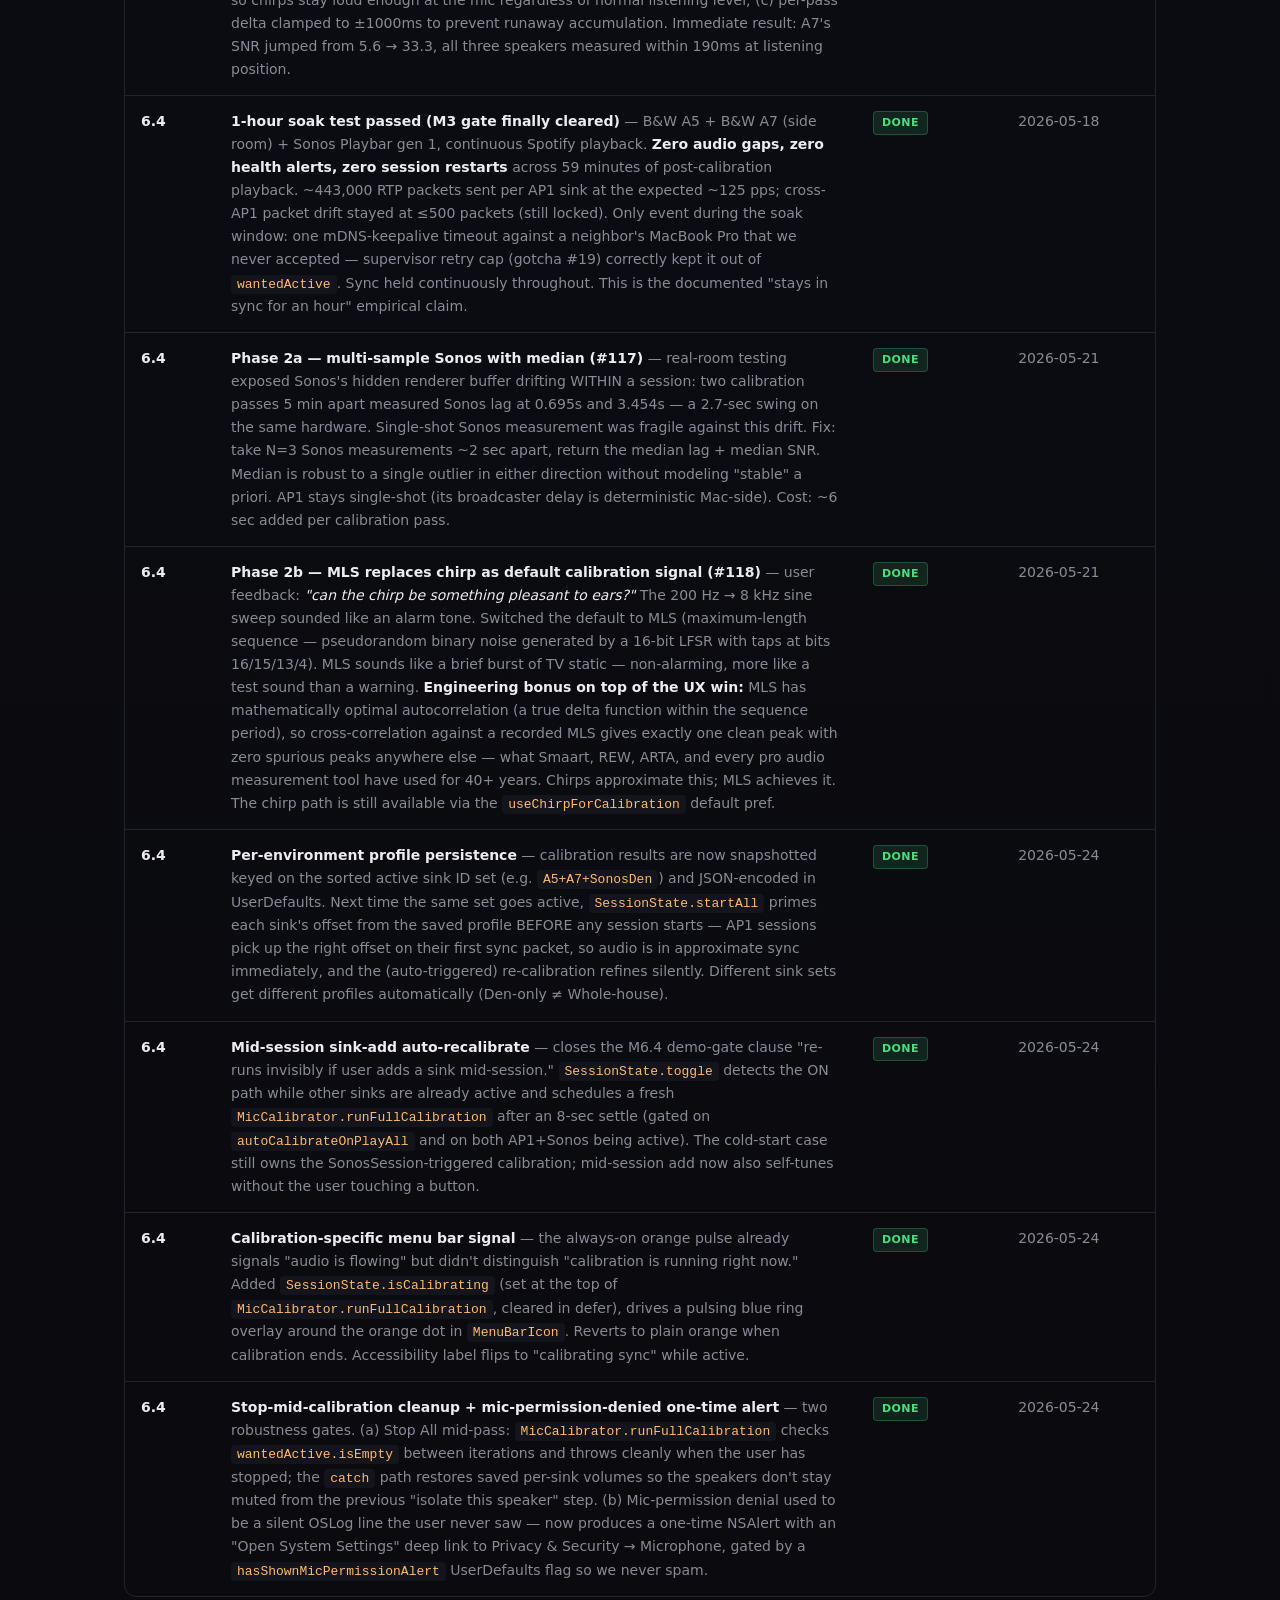
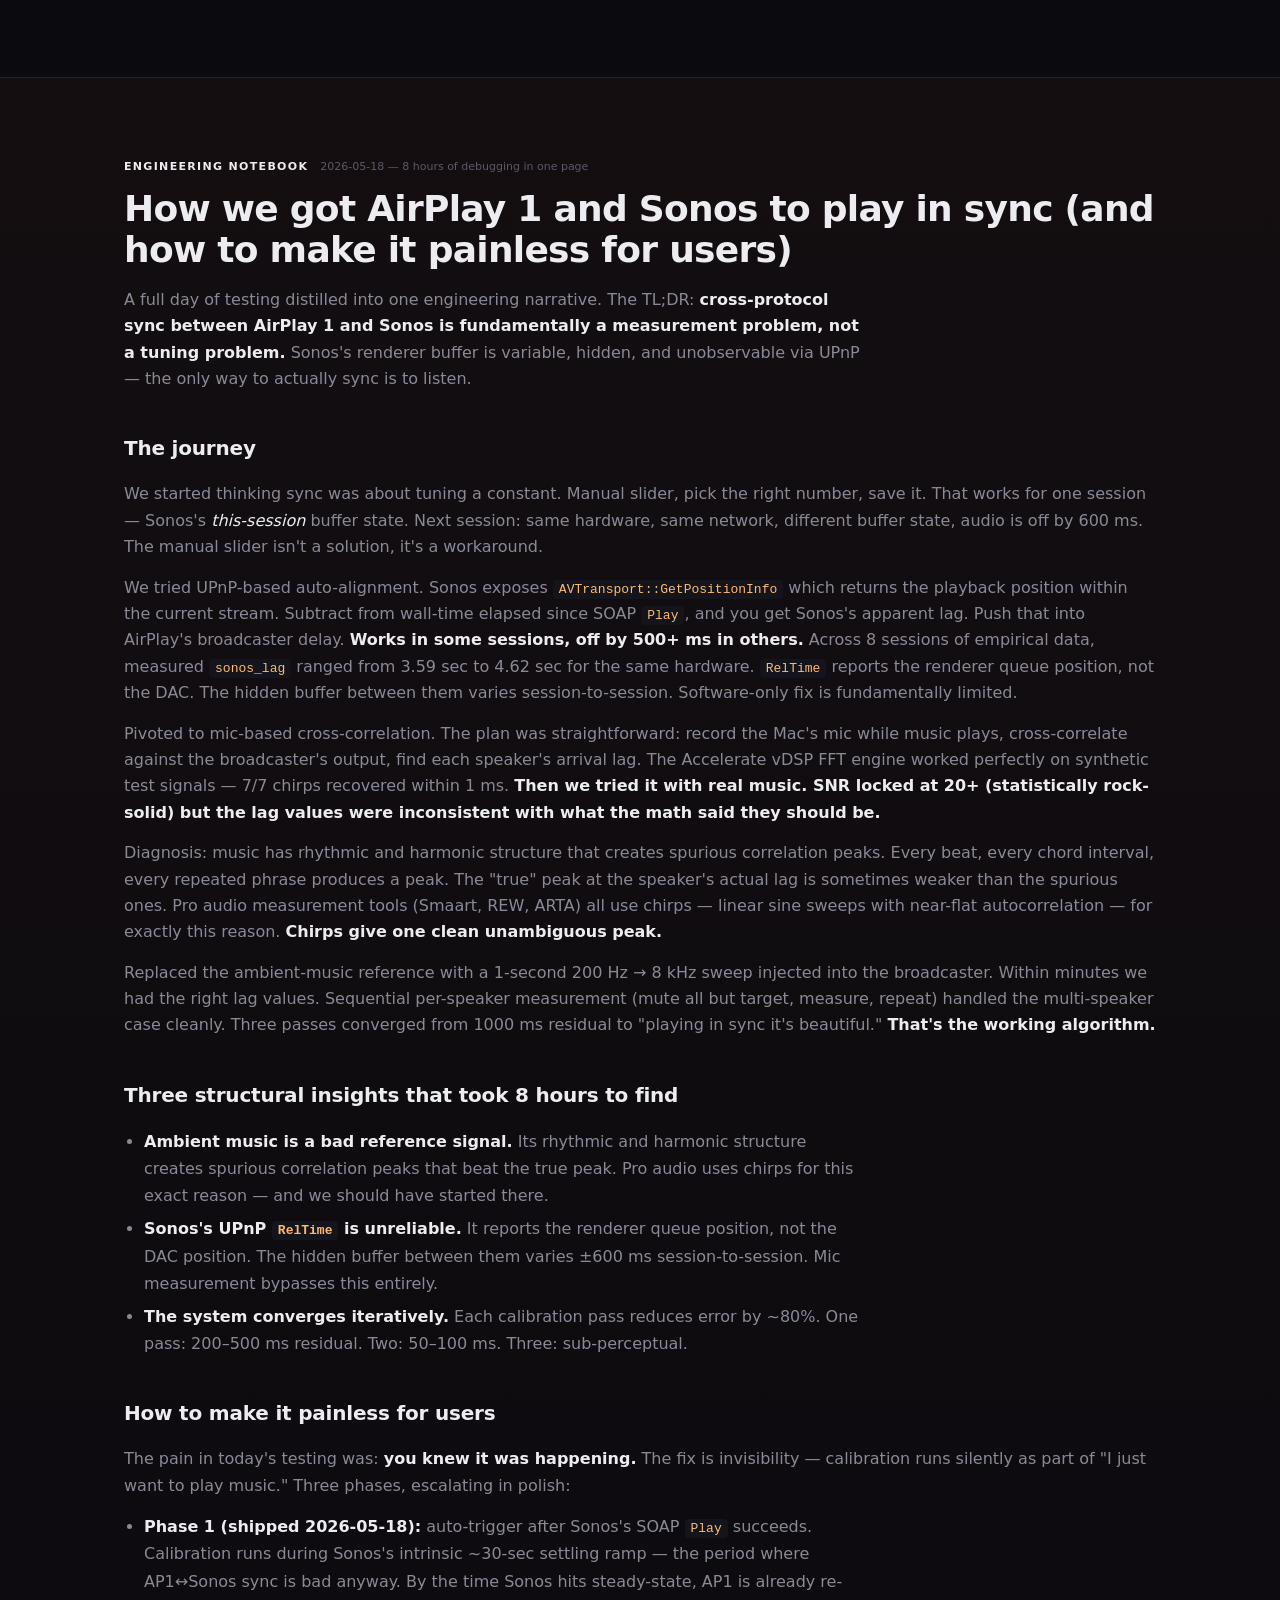
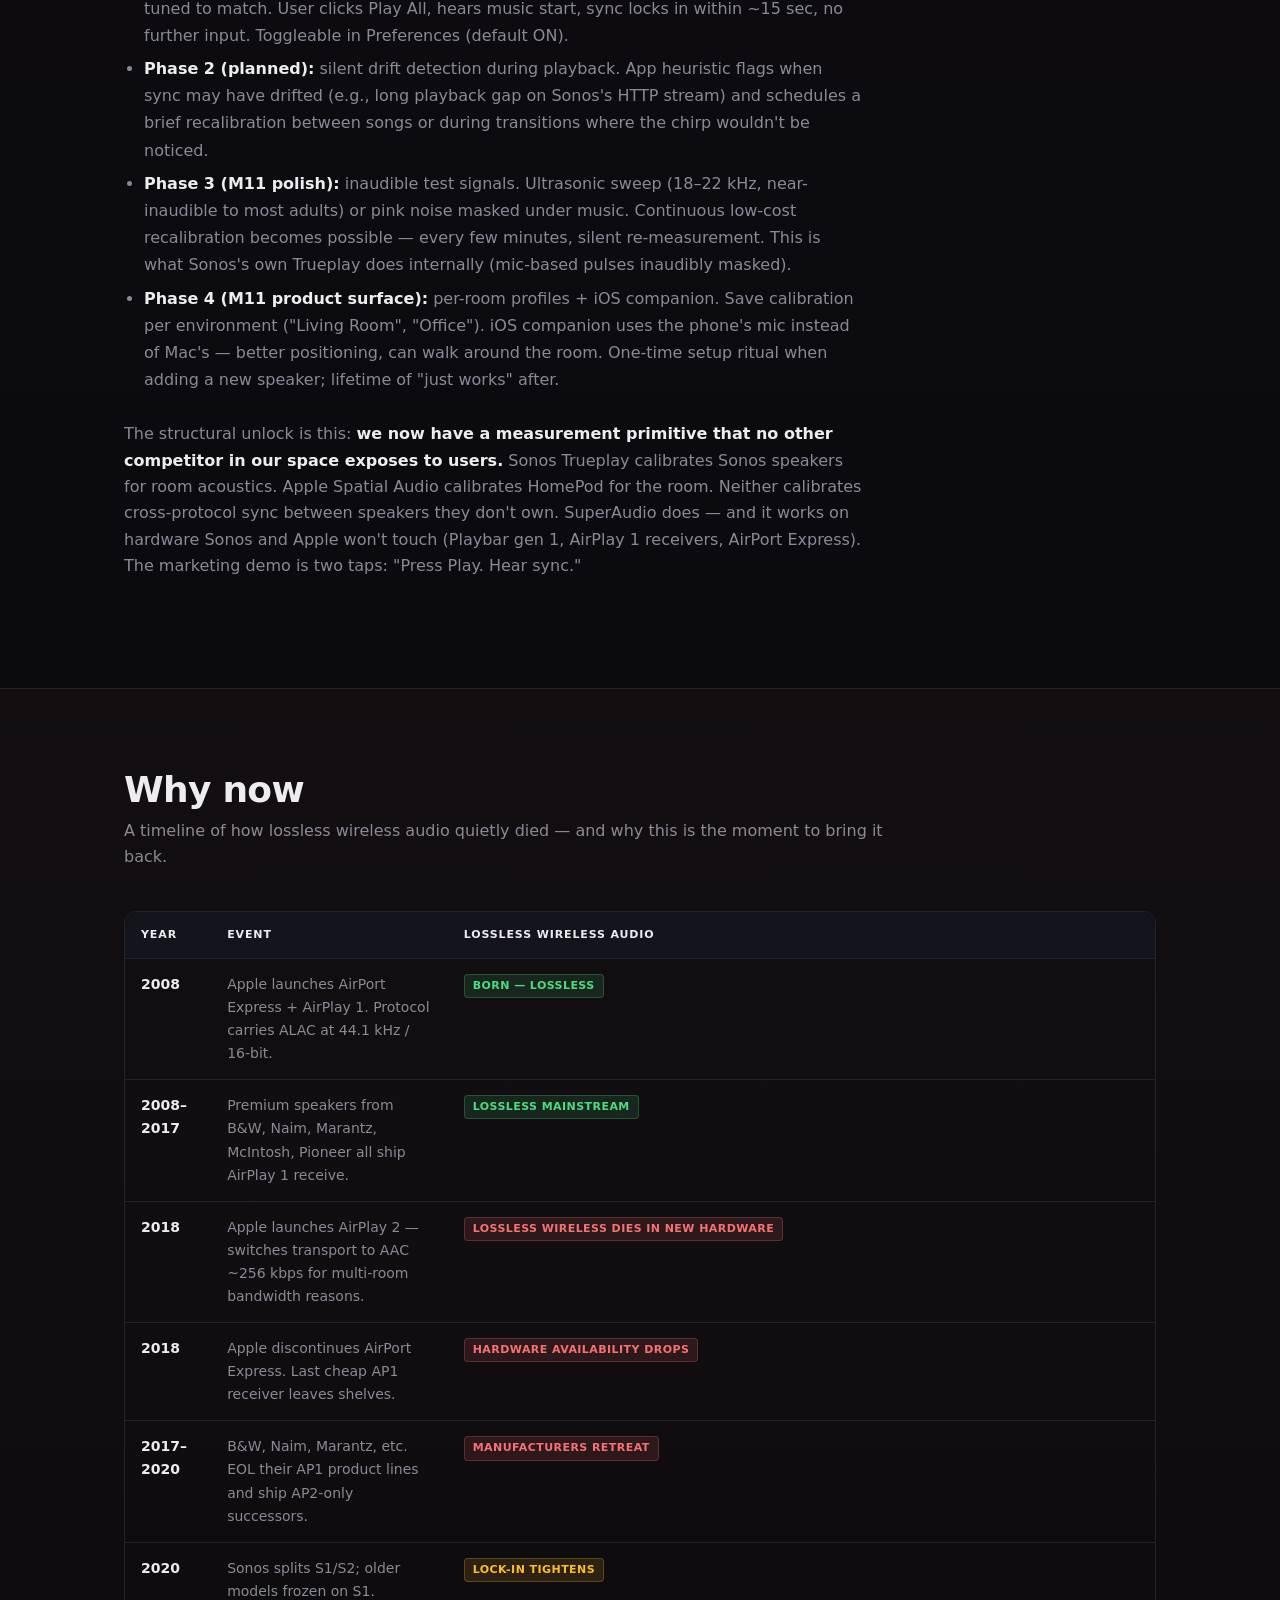
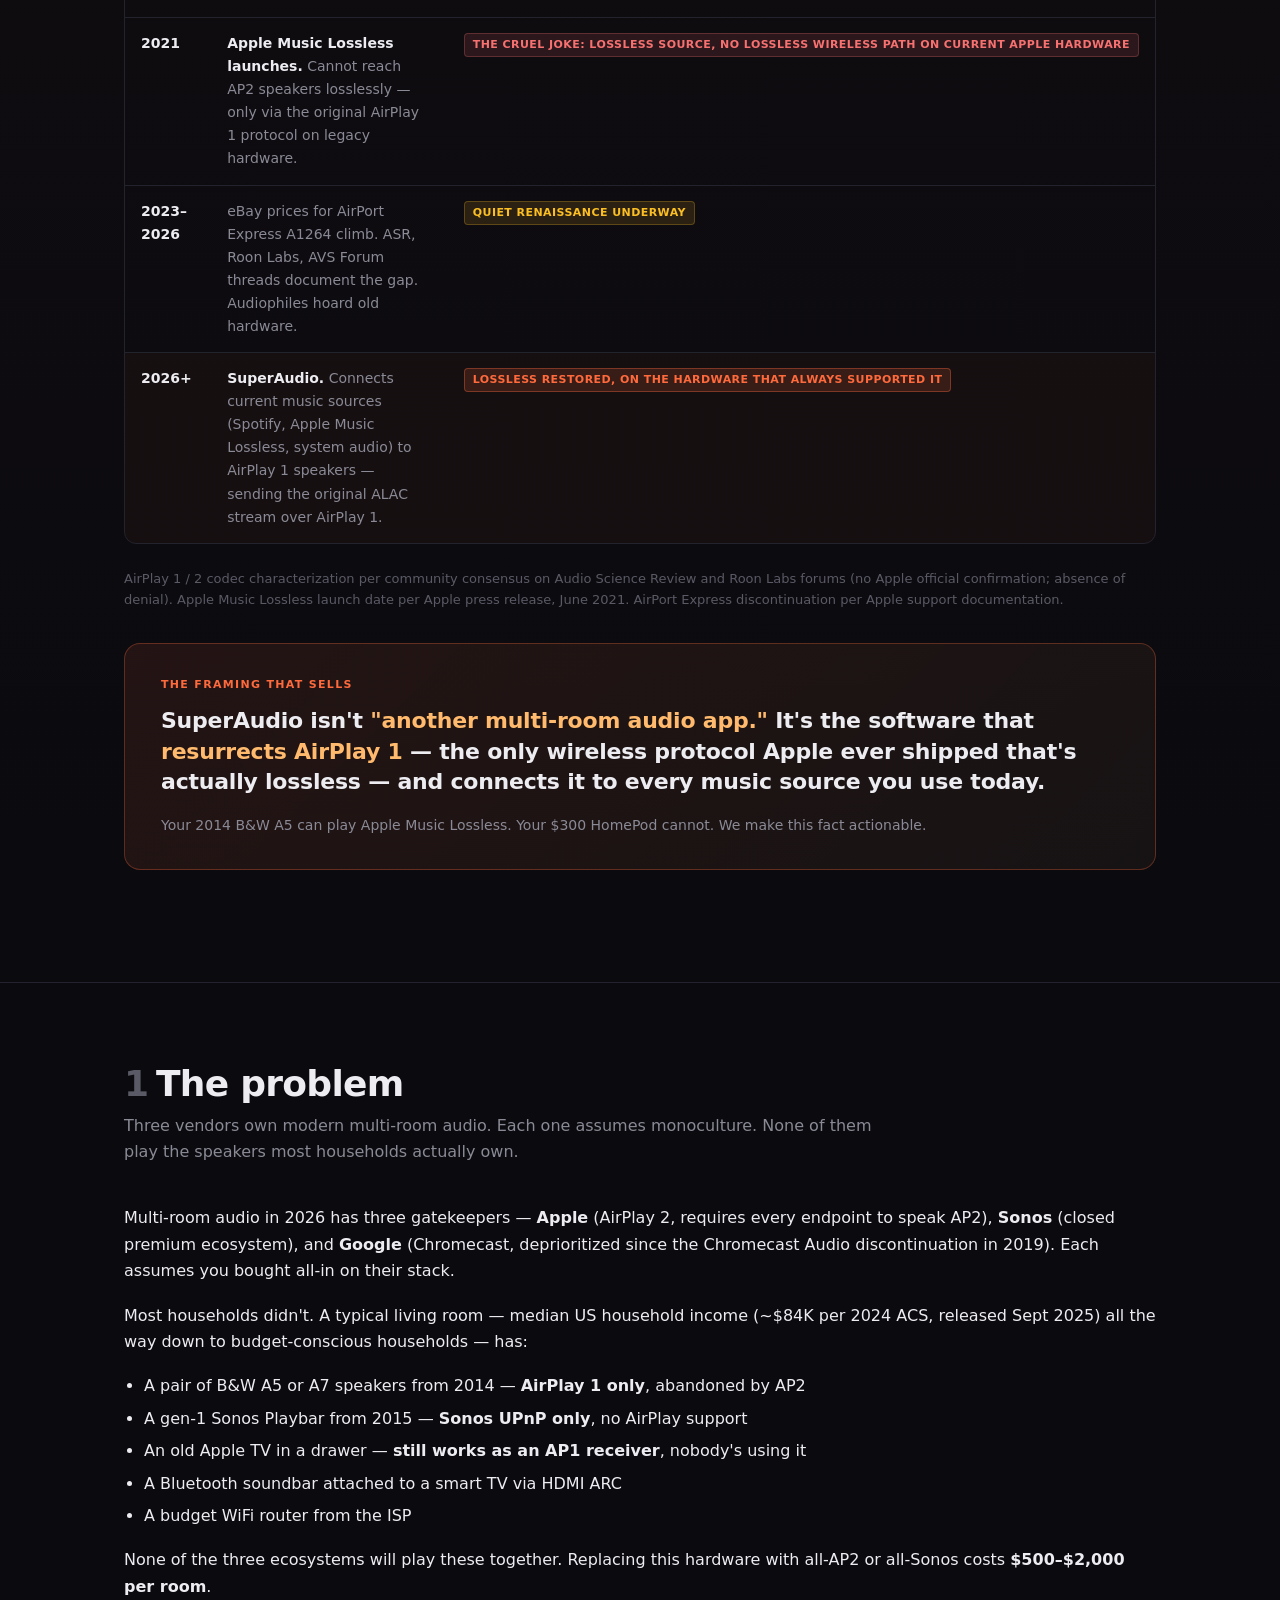
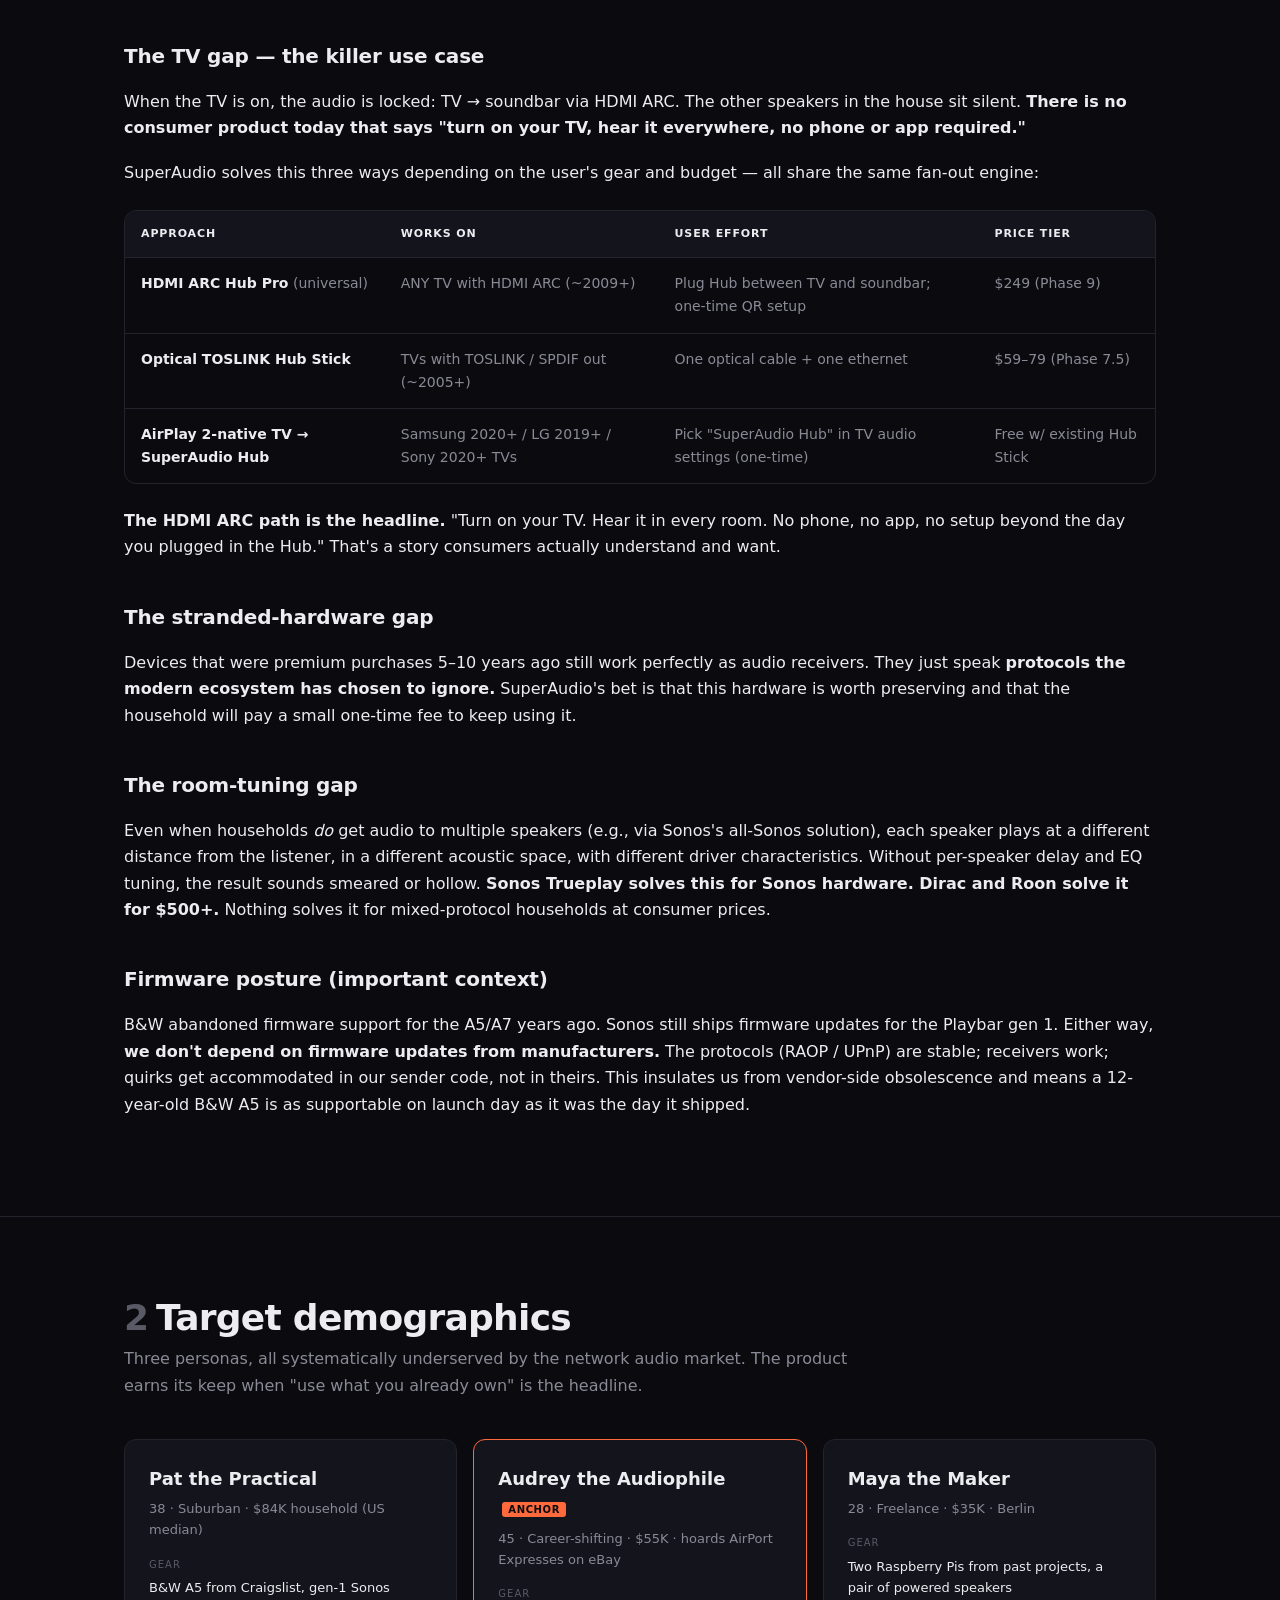
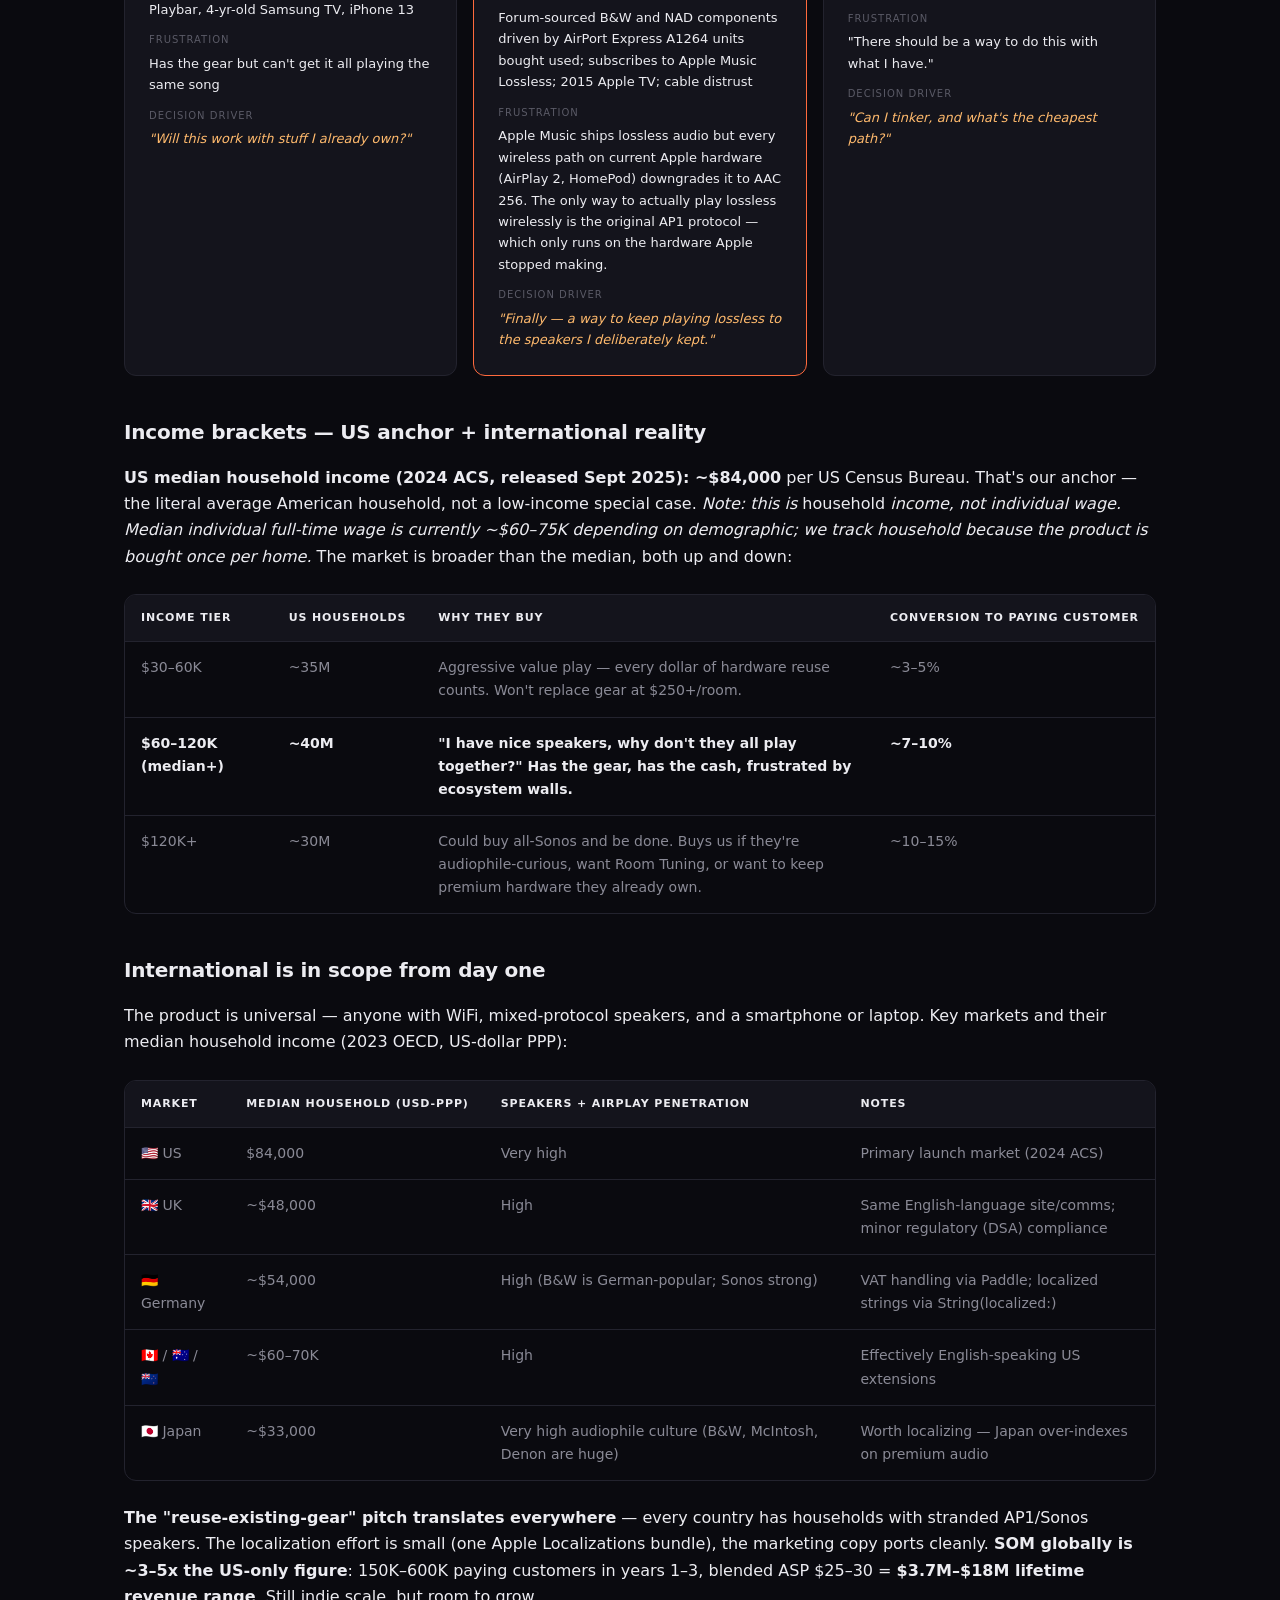
==== commit d63ecf92: "Add GCC-PHAT correlation + re-scope tvOS premise to hardware hub AudioCorrelation: add optional GCC-" ====
--- a/website/CASE_STUDY.html
+++ b/website/CASE_STUDY.html
@@ -405,8 +405,8 @@
         <div class="label">Mac app entry price (Airfoil sells for $35)</div>
       </div>
       <div class="stat">
-        <div class="num">$5</div>
-        <div class="label">Apple TV companion — for hardware they already own</div>
+        <div class="num">$249</div>
+        <div class="label">Hub Pro — TV → every speaker, via HDMI ARC (in development)</div>
       </div>
       <div class="stat">
         <div class="num">$1.2–6M</div>
@@ -595,7 +595,7 @@
         <tbody>
           <tr><td><strong>HDMI ARC Hub Pro</strong> (universal)</td><td>ANY TV with HDMI ARC (~2009+)</td><td>Plug Hub between TV and soundbar; one-time QR setup</td><td>$249 (Phase 9)</td></tr>
           <tr><td><strong>Optical TOSLINK Hub Stick</strong></td><td>TVs with TOSLINK / SPDIF out (~2005+)</td><td>One optical cable + one ethernet</td><td>$59–79 (Phase 7.5)</td></tr>
-          <tr><td><strong>AirPlay 2-native TV → SuperAudio Hub</strong></td><td>Samsung 2020+ / LG 2019+ / Sony 2020+ TVs</td><td>Pick "SuperAudio Hub" in TV audio settings (one-time)</td><td>Free w/ existing Hub Stick / Apple TV companion</td></tr>
+          <tr><td><strong>AirPlay 2-native TV → SuperAudio Hub</strong></td><td>Samsung 2020+ / LG 2019+ / Sony 2020+ TVs</td><td>Pick "SuperAudio Hub" in TV audio settings (one-time)</td><td>Free w/ existing Hub Stick</td></tr>
         </tbody>
       </table>
     </div>
@@ -742,8 +742,8 @@
     <h3>Sub-hypotheses we'll test as we build</h3>
     <ul>
       <li><strong>H1 (Mac POC):</strong> solo-developer-built RAOP + Sonos + sync is technically feasible. <span class="v info">Phase 1–4 validates</span></li>
-      <li><strong>H2 (Apple TV reach):</strong> 2015+ Apple TV households are a meaningful slice; they'll buy a $5 companion app. <span class="v info">Post-launch</span></li>
-      <li><strong>H3 (Hardware entry):</strong> a $59 Hub Stick is the right entry price for households without a Mac or Apple TV. <span class="v info">After H2</span></li>
+      <li><strong>H2 (TV use case via hardware):</strong> the "TV → every speaker" job must be done by a hub on the TV's audio output (HDMI ARC / optical), not a tvOS app — a tvOS app can't capture system / DRM audio. Households with a TV-anchored setup will buy a Hub Pro for the magic-moment experience. <span class="v info">Post-launch · supersedes the original "Apple TV companion app" hypothesis (see DECISIONS.md 2026-06-04)</span></li>
+      <li><strong>H3 (Hardware entry):</strong> a $59 Hub Stick is the right entry price for households without a Mac. <span class="v info">After H2</span></li>
       <li><strong>H4 (The moat — calibration):</strong> a one-time mic-based room calibration that simultaneously sets per-speaker delay and EQ is the killer feature; households will pay $5 for it and tell friends. <span class="v info">Phase 7–8</span></li>
       <li><strong>H5 (Addon stack):</strong> $5 protocol addons drive ongoing revenue from power users. <span class="v info">Over time</span></li>
     </ul>
@@ -857,16 +857,16 @@
         <div class="desc">For the power user with a Mac. Captures any audio source and streams to mixed-protocol speakers.</div>
       </div>
       <div class="sku featured">
-        <div class="sku-name">For Apple TV</div>
-        <div class="price">$5</div>
-        <div class="price-note">tvOS App Store</div>
-        <div class="desc">For anyone with a 2015+ Apple TV. Companion price. Impulse purchase. Apple's Small Business Program means we net 85%.</div>
+        <div class="sku-name">Hub Pro (TV → every speaker)</div>
+        <div class="price">$249</div>
+        <div class="price-note">HDMI ARC hardware · in development</div>
+        <div class="desc">Plugs into the TV's HDMI ARC and captures <em>all</em> TV audio — downstream of the app sandbox and DRM — then fans it out to every speaker in sync. This is the living-room product. <em>(A tvOS "Apple TV companion" app was the original plan here; it isn't buildable — tvOS can't capture system / other-app / DRM audio. See DECISIONS.md 2026-06-04.)</em></div>
       </div>
       <div class="sku">
         <div class="sku-name">Hub Stick</div>
         <div class="price">$59</div>
         <div class="price-note">Pi Zero 2 W, preconfigured</div>
-        <div class="desc">Plug-and-play hardware for households with no Mac or Apple TV. Well under $100, beats Sonos entry by ~5×.</div>
+        <div class="desc">Plug-and-play hardware for households with no Mac. Well under $100, beats Sonos entry by ~5×.</div>
       </div>
       <div class="sku">
         <div class="sku-name">SD Card Kit</div>
@@ -899,7 +899,7 @@
       </table>
     </div>
 
-    <p>Average paying customer math: base Mac ($19) + Apple TV companion ($5) + Room Tuning ($5) + one protocol addon ($5) = <strong>$34 ASP.</strong> A power user buying everything = $44–54. Strong margin for an indie product.</p>
+    <p>Average paying customer math: base Mac ($19) + Room Tuning ($5) + one protocol addon ($5) = <strong>$29 ASP.</strong> A power user buying everything (plus hardware) is far higher. Strong margin for an indie product.</p>
   </div>
 </section>
 
@@ -912,15 +912,15 @@
     <h3>Apple devices</h3>
     <div class="table-wrap">
       <table>
-        <thead><tr><th>Model</th><th>Year</th><th>Used $</th><th>tvOS app capable?</th><th>AP1 target?</th><th>Verdict</th></tr></thead>
-        <tbody>
-          <tr><td>Apple TV 1</td><td>2007</td><td>$5–15</td><td><span class="v bad">No</span></td><td><span class="v bad">No</span></td><td>Ignore — predates AirPlay</td></tr>
-          <tr><td>Apple TV 2</td><td>2010</td><td>$15–30</td><td><span class="v bad">No</span></td><td><span class="v good">Yes</span></td><td>Free value-add — drive as AP1 receiver</td></tr>
-          <tr><td>Apple TV 3</td><td>2012/13</td><td>$20–40</td><td><span class="v bad">No</span></td><td><span class="v good">Yes</span></td><td>Free value-add — drive as AP1 receiver</td></tr>
-          <tr><td><strong>Apple TV 4 (HD)</strong></td><td><strong>2015</strong></td><td><strong>$30–50</strong></td><td><span class="v good">Yes</span></td><td><span class="v good">Yes</span></td><td><strong>Sweet spot</strong> — cheapest hub-capable Apple device</td></tr>
-          <tr><td>Apple TV 4K (1st)</td><td>2017</td><td>$80–120</td><td><span class="v good">Yes</span></td><td><span class="v good">Yes</span></td><td>Hub-capable, A10X. Also our Phase 1 test target.</td></tr>
-          <tr><td>Apple TV 4K (2nd)</td><td>2021</td><td>$80–110</td><td><span class="v good">Yes</span></td><td><span class="v good">Yes</span></td><td>Hub-capable, A12</td></tr>
-          <tr><td>Apple TV 4K (3rd)</td><td>2022</td><td>$100–130</td><td><span class="v good">Yes</span></td><td><span class="v good">Yes</span></td><td>Current model, A15</td></tr>
+        <thead><tr><th>Model</th><th>Year</th><th>Used $</th><th>Role for us</th><th>AP1 target?</th><th>Verdict</th></tr></thead>
+        <tbody>
+          <tr><td>Apple TV 1</td><td>2007</td><td>$5–15</td><td><span class="v bad">None</span></td><td><span class="v bad">No</span></td><td>Ignore — predates AirPlay</td></tr>
+          <tr><td>Apple TV 2</td><td>2010</td><td>$15–30</td><td><span class="v good">AP1 receiver</span></td><td><span class="v good">Yes</span></td><td>Free value-add — drive as AP1 receiver</td></tr>
+          <tr><td>Apple TV 3</td><td>2012/13</td><td>$20–40</td><td><span class="v good">AP1 receiver</span></td><td><span class="v good">Yes</span></td><td>Free value-add — drive as AP1 receiver</td></tr>
+          <tr><td>Apple TV 4 (HD)</td><td>2015</td><td>$30–50</td><td><span class="v good">AP2 receiver / endpoint</span></td><td><span class="v good">Yes</span></td><td>A speaker endpoint, not a hub — a tvOS app can't capture TV/DRM audio</td></tr>
+          <tr><td>Apple TV 4K (1st)</td><td>2017</td><td>$80–120</td><td><span class="v good">AP2 receiver / endpoint</span></td><td><span class="v good">Yes</span></td><td>Endpoint only. Also our Phase 1 AP2 test target.</td></tr>
+          <tr><td>Apple TV 4K (2nd)</td><td>2021</td><td>$80–110</td><td><span class="v good">AP2 receiver / endpoint</span></td><td><span class="v good">Yes</span></td><td>Endpoint only, A12</td></tr>
+          <tr><td>Apple TV 4K (3rd)</td><td>2022</td><td>$100–130</td><td><span class="v good">AP2 receiver / endpoint</span></td><td><span class="v good">Yes</span></td><td>Endpoint only, A15</td></tr>
           <tr><td>Mac mini (M1+)</td><td>2020+</td><td>$400+</td><td><span class="v good">Mac app</span></td><td><span class="v good">Yes</span></td><td>Power user fallback</td></tr>
           <tr><td>iPhone 11+ / iPad</td><td>2019+</td><td>$150+</td><td><span class="v good">iOS companion</span></td><td><span class="v warn">Sender only</span></td><td><strong>The calibration mic.</strong> Free companion app.</td></tr>
           <tr><td>AirPort Express</td><td>2008/12</td><td>$30–60</td><td><span class="v bad">No</span></td><td><span class="v good">Yes</span></td><td>Drive as AP1 receiver — old but works</td></tr>
@@ -954,12 +954,12 @@
           <tr><td>Google TV / Android TV</td><td>Sony, TCL, Hisense</td><td><span class="v warn">Pop-up only</span></td><td><span class="v warn">Defer — ugly UX</span></td></tr>
           <tr><td>Roku OS</td><td>Roku</td><td><span class="v bad">No</span></td><td><span class="v bad">Reject</span></td></tr>
           <tr><td>Fire TV OS</td><td>Amazon</td><td><span class="v warn">Same as Android TV</span></td><td><span class="v warn">Defer</span></td></tr>
-          <tr><td><strong>tvOS</strong></td><td>Apple</td><td><span class="v warn">App-played media only</span></td><td><span class="v good">Build this — best SDK, clean dist</span></td></tr>
-        </tbody>
-      </table>
-    </div>
-
-    <p>Among smart TV platforms, <strong>only tvOS is worth the engineering investment.</strong> The rest of the smart TV market is addressed by the Hub Stick instead, which sits next to (not inside) the TV.</p>
+          <tr><td><strong>tvOS</strong></td><td>Apple</td><td><span class="v bad">App-played media only — no system / other-app / DRM capture</span></td><td><span class="v bad">Reject — can't capture TV/streaming audio. Use the Hub Pro instead.</span></td></tr>
+        </tbody>
+      </table>
+    </div>
+
+    <p><strong>No smart-TV platform — tvOS included — is worth the engineering investment.</strong> The "audio capture?" column tells the story: every one of them, Apple's tvOS among them, can only re-broadcast media the app itself plays, never the streaming services (Netflix, Apple TV+, Disney+) or other apps the user is actually watching. We originally planned to "build tvOS" as the exception; that was wrong (see <a href="../docs/DECISIONS.md">DECISIONS.md 2026-06-04</a>). The entire TV/living-room market is addressed by the <strong>Hub Pro</strong> instead — hardware on the TV's HDMI ARC output that captures the real audio signal downstream of the sandbox and DRM, then fans it out across protocols.</p>
   </div>
 </section>
 
@@ -975,7 +975,7 @@
         <tbody>
           <tr><td><strong>Mac app</strong> (Phases 1–4)</td><td>8–12 wks focused</td><td>macOS releases, codesigning, dist</td><td>n/a — baseline</td></tr>
           <tr><td>iOS Companion (mic calibration + remote)</td><td>3–4 wks</td><td>iOS releases, App Store review</td><td>~70% (Core, AVAudioEngine for capture instead of CATap)</td></tr>
-          <tr><td>Apple TV companion</td><td>2–3 wks</td><td>tvOS keeps pace, App Store review</td><td>~80% (Core, AirPlay1, Sonos)</td></tr>
+          <tr><td><s>Apple TV companion</s> — cancelled (tvOS can't capture system/DRM audio)</td><td>n/a</td><td>n/a</td><td>n/a — TV use case moves to Hub Pro</td></tr>
           <tr><td>Hub Stick — Linux port</td><td>4–6 wks</td><td>OS image releases, hardware QA, security</td><td>~60%</td></tr>
           <tr><td>SD Card Kit</td><td>1 wk packaging</td><td>Image updates, community support</td><td>100% from Hub Stick</td></tr>
           <tr><td><strong>RoomTuner module</strong> (the moat)</td><td>4–6 wks DSP + UX</td><td>Mic-input handling, FFT analysis, IIR filter generation</td><td>New module; integrates with Core for per-sink offset and EQ</td></tr>
@@ -1081,8 +1081,8 @@
           <tr>
             <td><strong>Apple TV (4K, used)</strong></td>
             <td>$35–130</td>
-            <td>AirPlay 2 receiver natively; could be a hub via our $5 companion app</td>
-            <td>Not a competitor — a <em>platform</em> we ship for. Our $5 tvOS app makes Apple TV the hub.</td>
+            <td>AirPlay 2 receiver natively — a speaker endpoint we drive, not a hub (a tvOS app can't capture TV/DRM audio)</td>
+            <td>Not a competitor — a speaker endpoint we fan out to. The TV-hub role belongs to the Hub Pro, not a tvOS app.</td>
           </tr>
           <tr>
             <td><strong>AirConnect (OSS)</strong></td>
@@ -1143,7 +1143,7 @@
       </table>
     </div>
 
-    <p><strong>Pre-shipping action items:</strong> patent attorney does a freedom-to-operate search on the Hub Pro (HDMI ARC piece is the only novel hardware) and a defensive search on the multi-protocol fan-out architecture. Estimated cost: $3–5K. Required before mass-producing hardware; not required for Mac/tvOS app releases.</p>
+    <p><strong>Pre-shipping action items:</strong> patent attorney does a freedom-to-operate search on the Hub Pro (HDMI ARC piece is the only novel hardware) and a defensive search on the multi-protocol fan-out architecture. Estimated cost: $3–5K. Required before mass-producing hardware; not required for Mac / iOS app releases.</p>
   </div>
 </section>
 
@@ -1173,8 +1173,8 @@
       </div>
       <div class="item">
         <div class="gear">2015 Apple TV 4</div>
-        <div class="what">Becomes the household hub via $5 tvOS companion</div>
-        <div class="value">Whole-house audio for the price of a sandwich</div>
+        <div class="what">Drives it as an AirPlay 2 speaker endpoint (a tvOS app can't make it a capture hub)</div>
+        <div class="value">Another speaker in the synced mesh, at $0 extra hardware</div>
       </div>
       <div class="item">
         <div class="gear">B&amp;W A5/A7/Zeppelin</div>
@@ -1201,7 +1201,6 @@
     <h3>Channels</h3>
     <ul>
       <li><strong>Direct sale (superaudio.app)</strong> — primary for Mac, Hub Stick, SD Card Kit. Paddle for international VAT handling.</li>
-      <li><strong>tvOS App Store</strong> — only channel for Apple TV companion. 15% cut via Small Business Program.</li>
       <li><strong>iOS App Store</strong> — free Companion App. Driver of word-of-mouth ("download SuperAudio to tune your speakers").</li>
       <li><strong>Amazon FBA</strong> — Hub Stick and SD Card Kit for discoverability + Prime shipping.</li>
       <li><strong>Earned media</strong> — r/budgetaudiophile, AVS Forum, Slickdeals, YouTube budget-tech channels. The room-tuning demo is the obvious viral hook.</li>
@@ -1227,7 +1226,7 @@
           <tr><td>TV OEMs adopt AP2 widely</td><td><span class="v warn">Medium (slow)</span></td><td><span class="v warn">Medium</span></td><td>AP1 hardware persists in homes for 10+ years regardless.</td></tr>
           <tr><td>Smart TV vendors add native multi-room</td><td><span class="v good">Low</span></td><td><span class="v warn">Medium</span></td><td>OEM solutions are platform-locked; we cover the gap.</td></tr>
           <tr><td>Hardware supply chain (Pi shortages)</td><td><span class="v warn">Medium</span></td><td><span class="v warn">High</span></td><td>Multiple SKUs hedge platform risk.</td></tr>
-          <tr><td>Can't reach customers without App Store</td><td><span class="v warn">Medium</span></td><td><span class="v warn">High</span></td><td>Apple TV App Store + free iOS Companion gives reach.</td></tr>
+          <tr><td>Can't reach customers without App Store</td><td><span class="v warn">Medium</span></td><td><span class="v warn">High</span></td><td>Direct download (Mac) + free iOS Companion + hardware retail gives reach.</td></tr>
           <tr><td>AirConnect / OSS makes us redundant</td><td><span class="v good">Low–Medium</span></td><td><span class="v warn">Medium</span></td><td>Calibration moat doesn't exist in OSS. UX is our other moat.</td></tr>
           <tr><td>Solo-developer burnout</td><td><span class="v bad">High</span></td><td><span class="v bad">Critical</span></td><td>Revenue diversification (addons + hardware). Scope discipline.</td></tr>
         </tbody>
@@ -1270,8 +1269,8 @@
       </div>
       <div class="phase">
         <span class="phase-label">Phase 6</span>
-        <div class="phase-title">Apple TV companion ($5) + iOS Companion (free)</div>
-        <div class="phase-meta">tvOS &amp; iOS App Store approved + live · <strong>5–6 weeks dev + 1 week review</strong></div>
+        <div class="phase-title">iOS Companion (free)</div>
+        <div class="phase-meta">iOS App Store approved + live · <strong>3–4 weeks dev + 1 week review</strong> · <em>(the once-planned tvOS companion is cancelled — tvOS can't capture system/DRM audio; the TV use case is served by the Hub Pro in Phase 9-class hardware)</em></div>
       </div>
       <div class="phase moat-phase">
         <span class="phase-label">Phase 7 · THE MOAT</span>
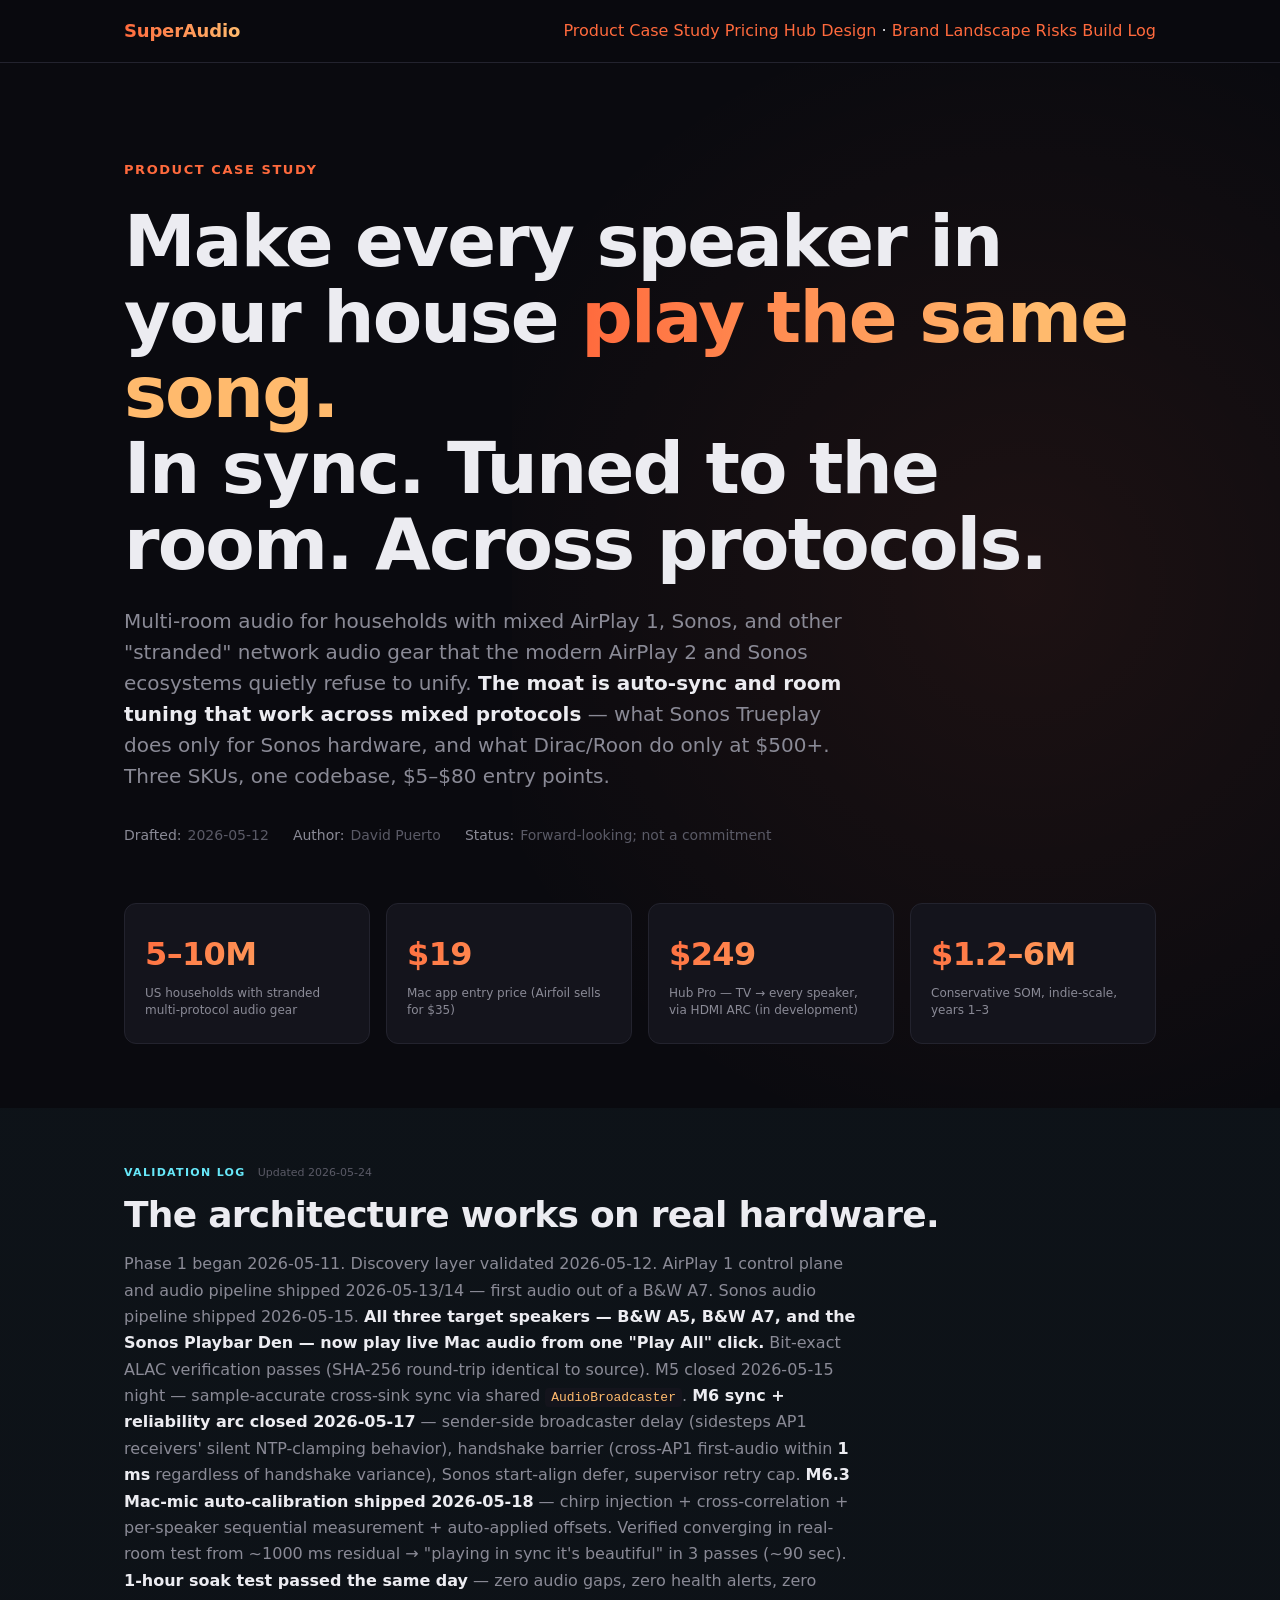
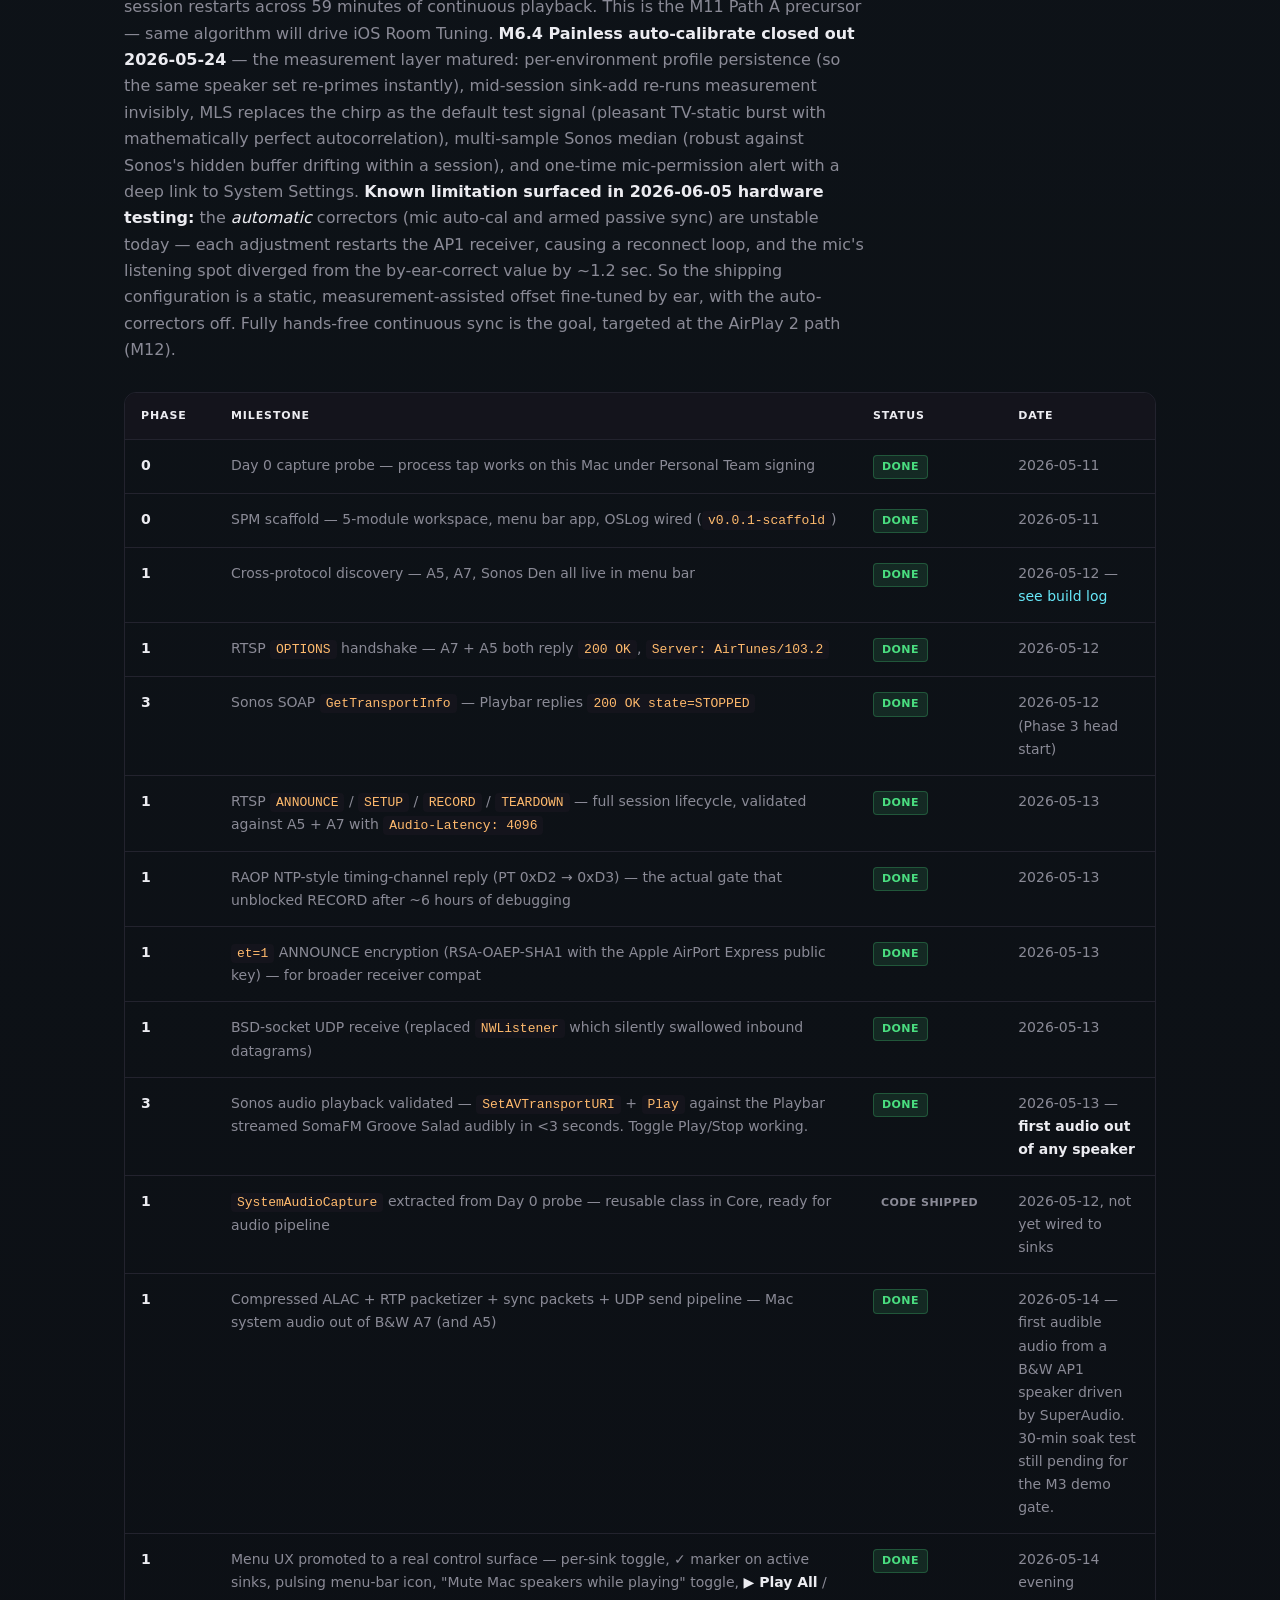
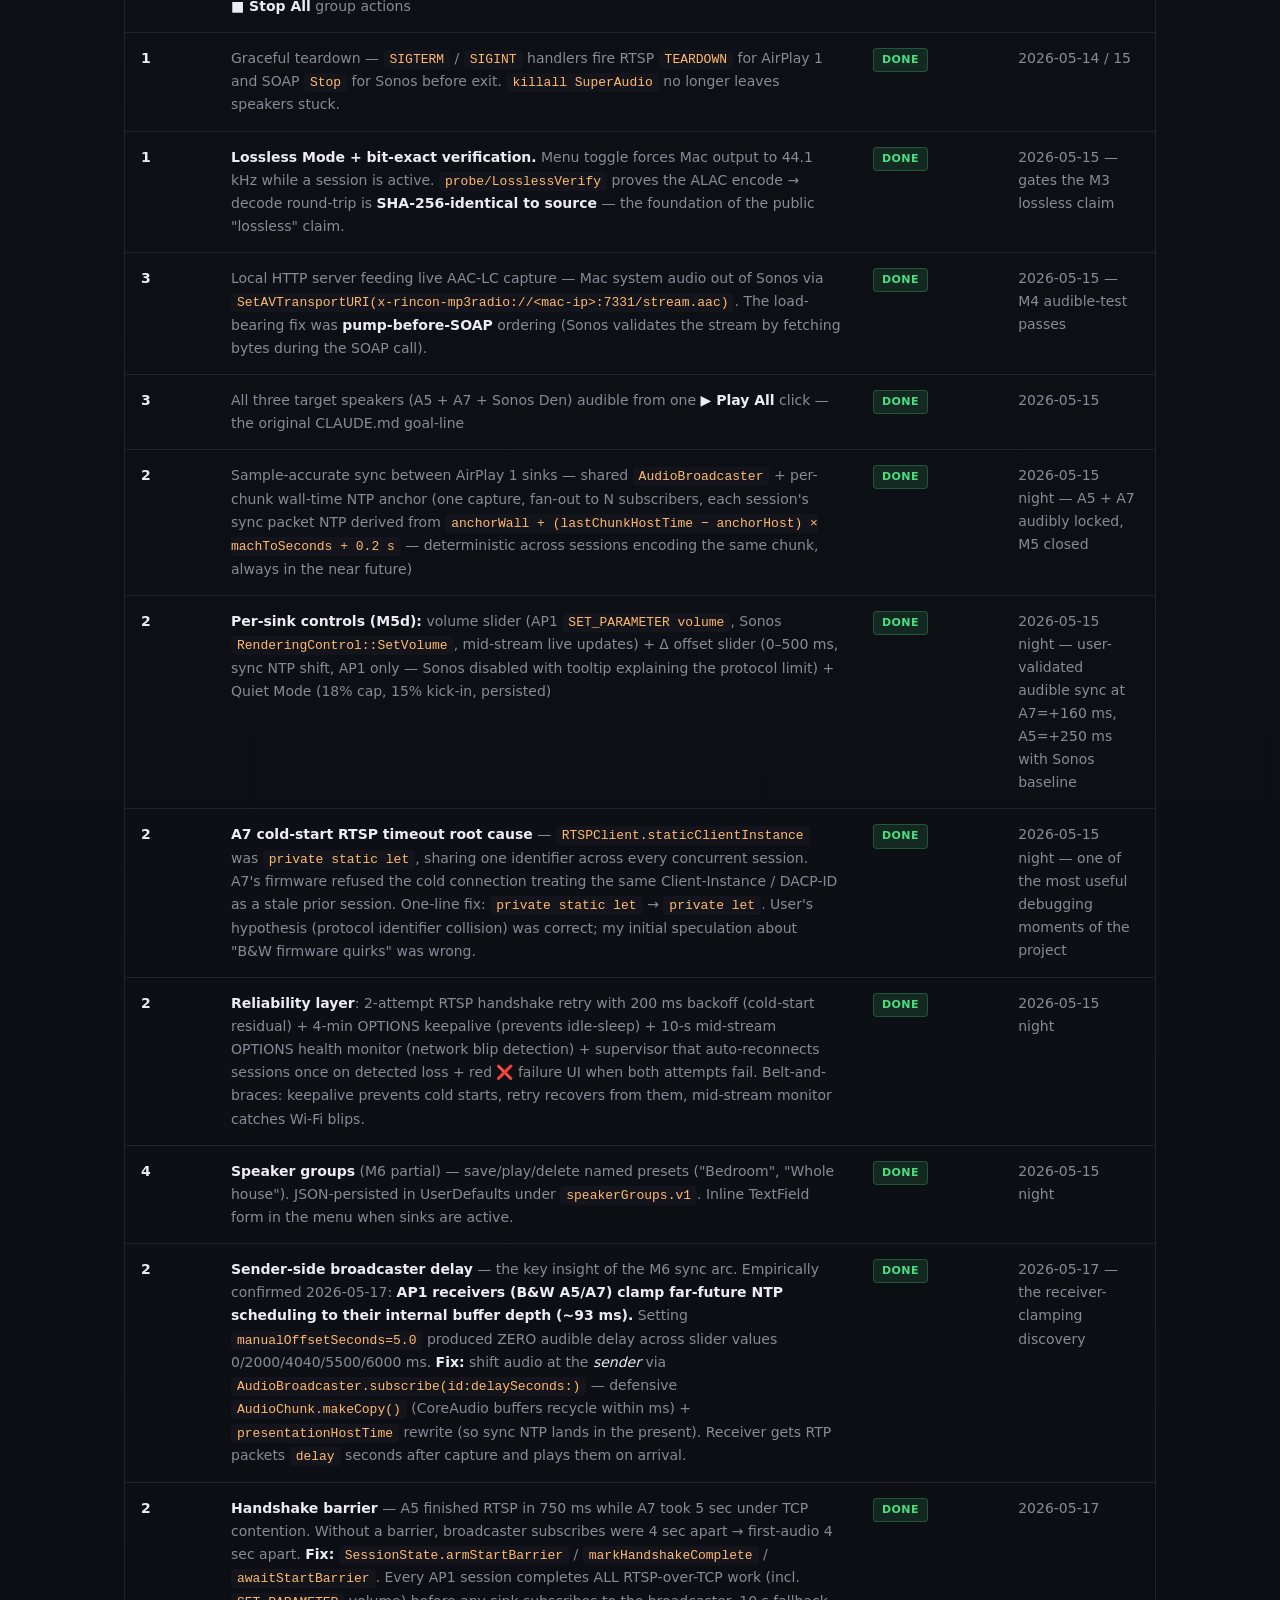
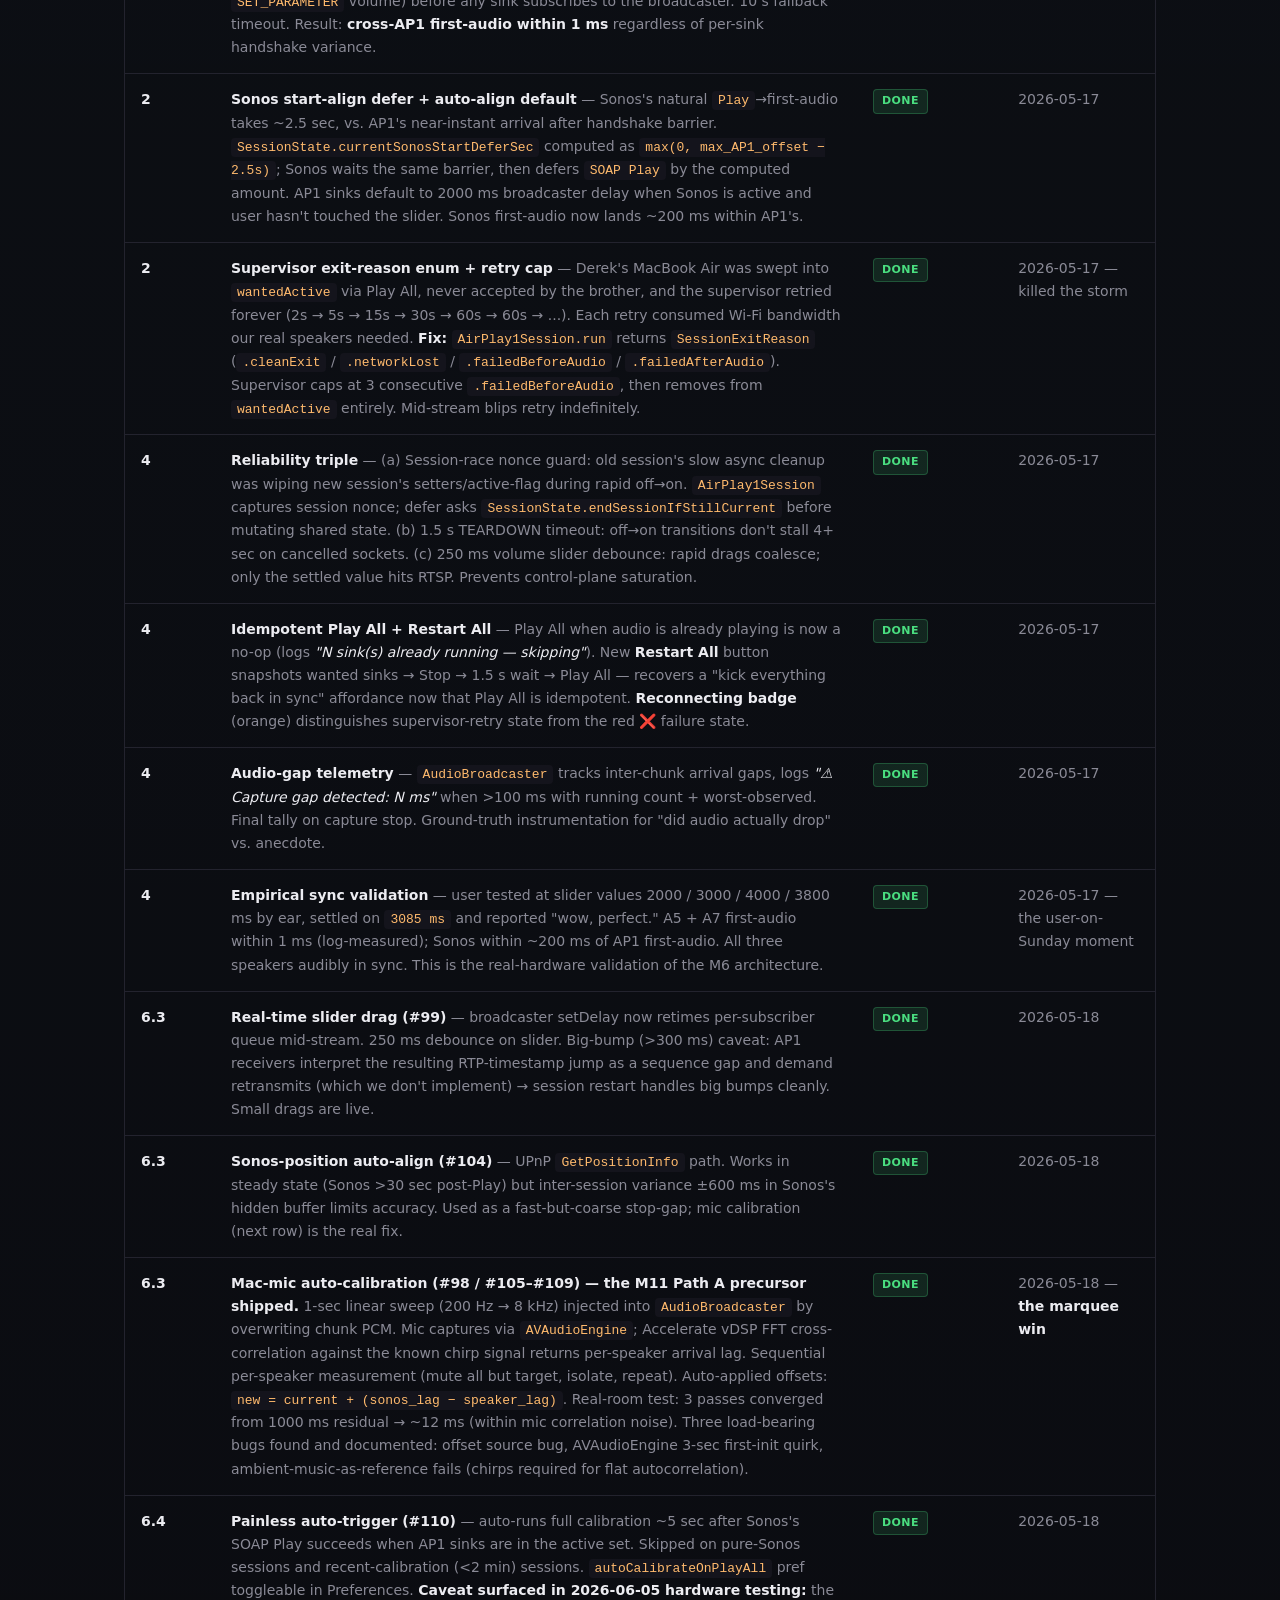
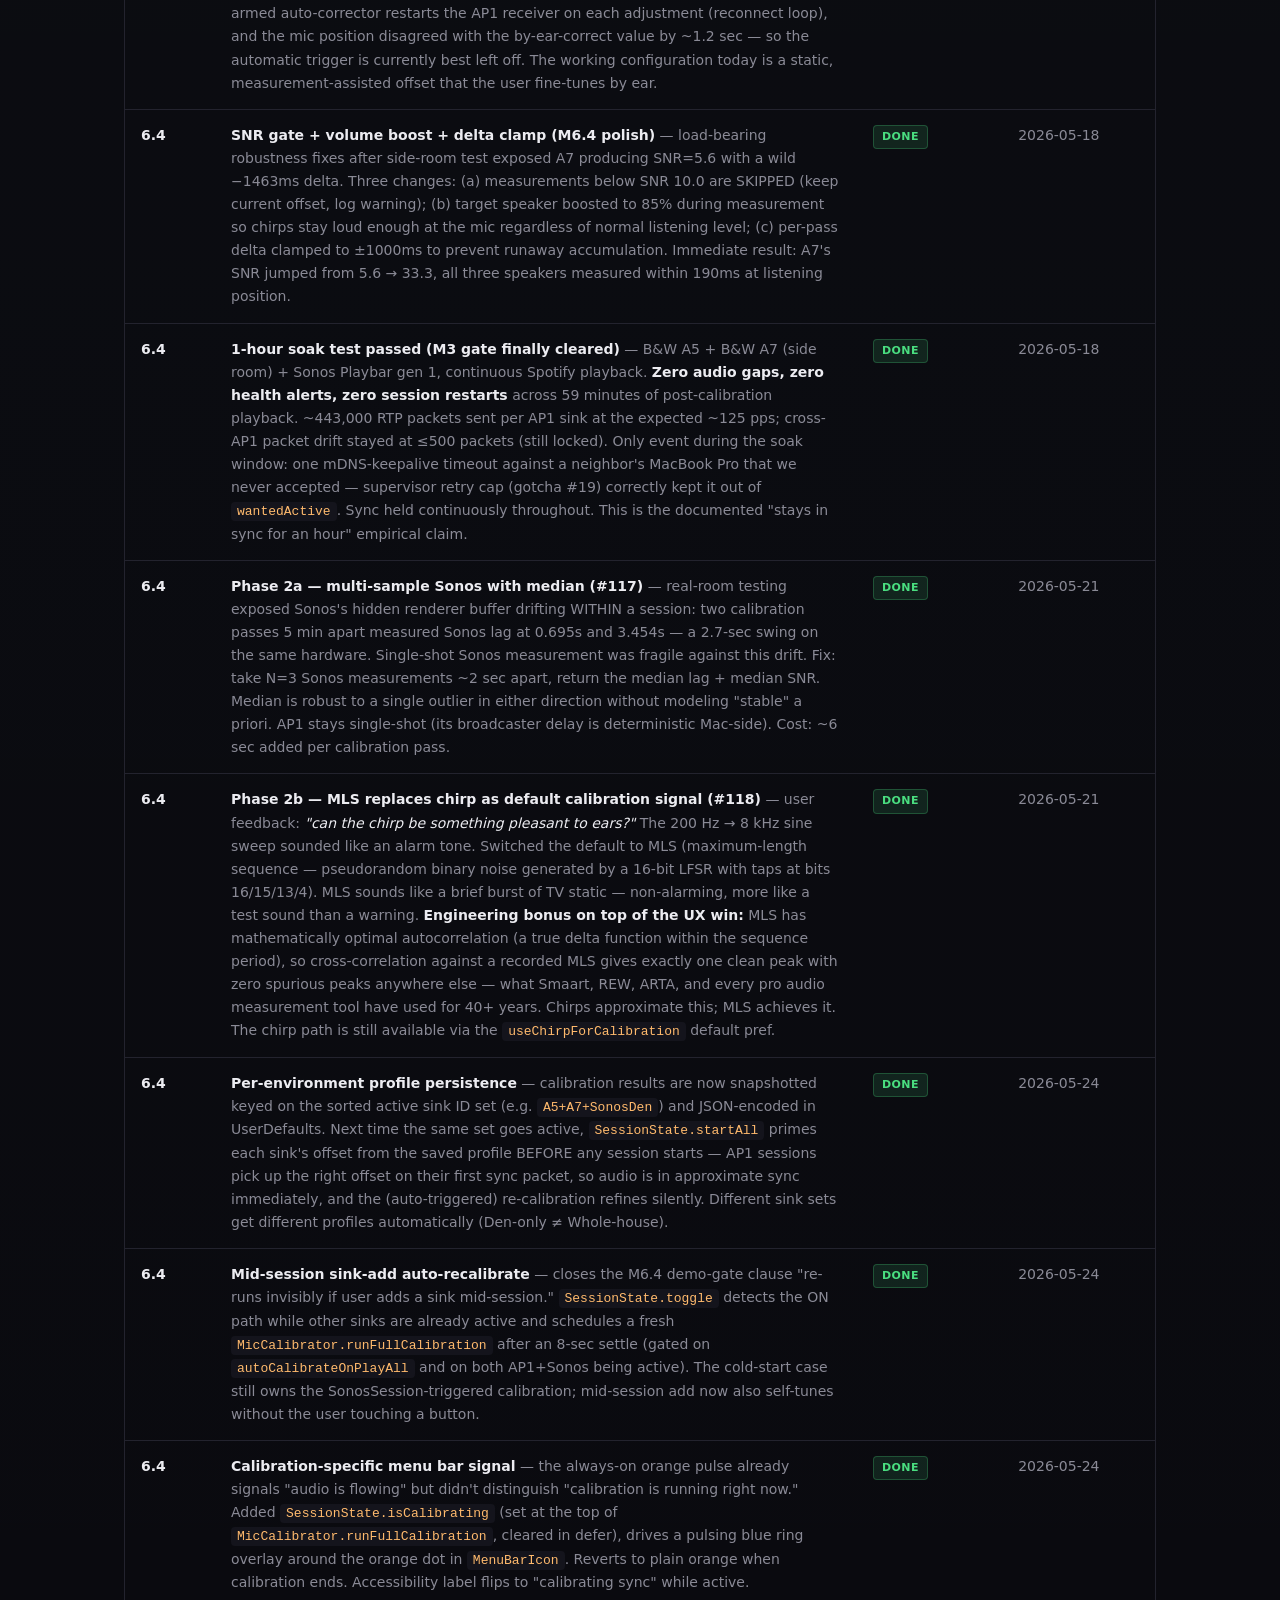
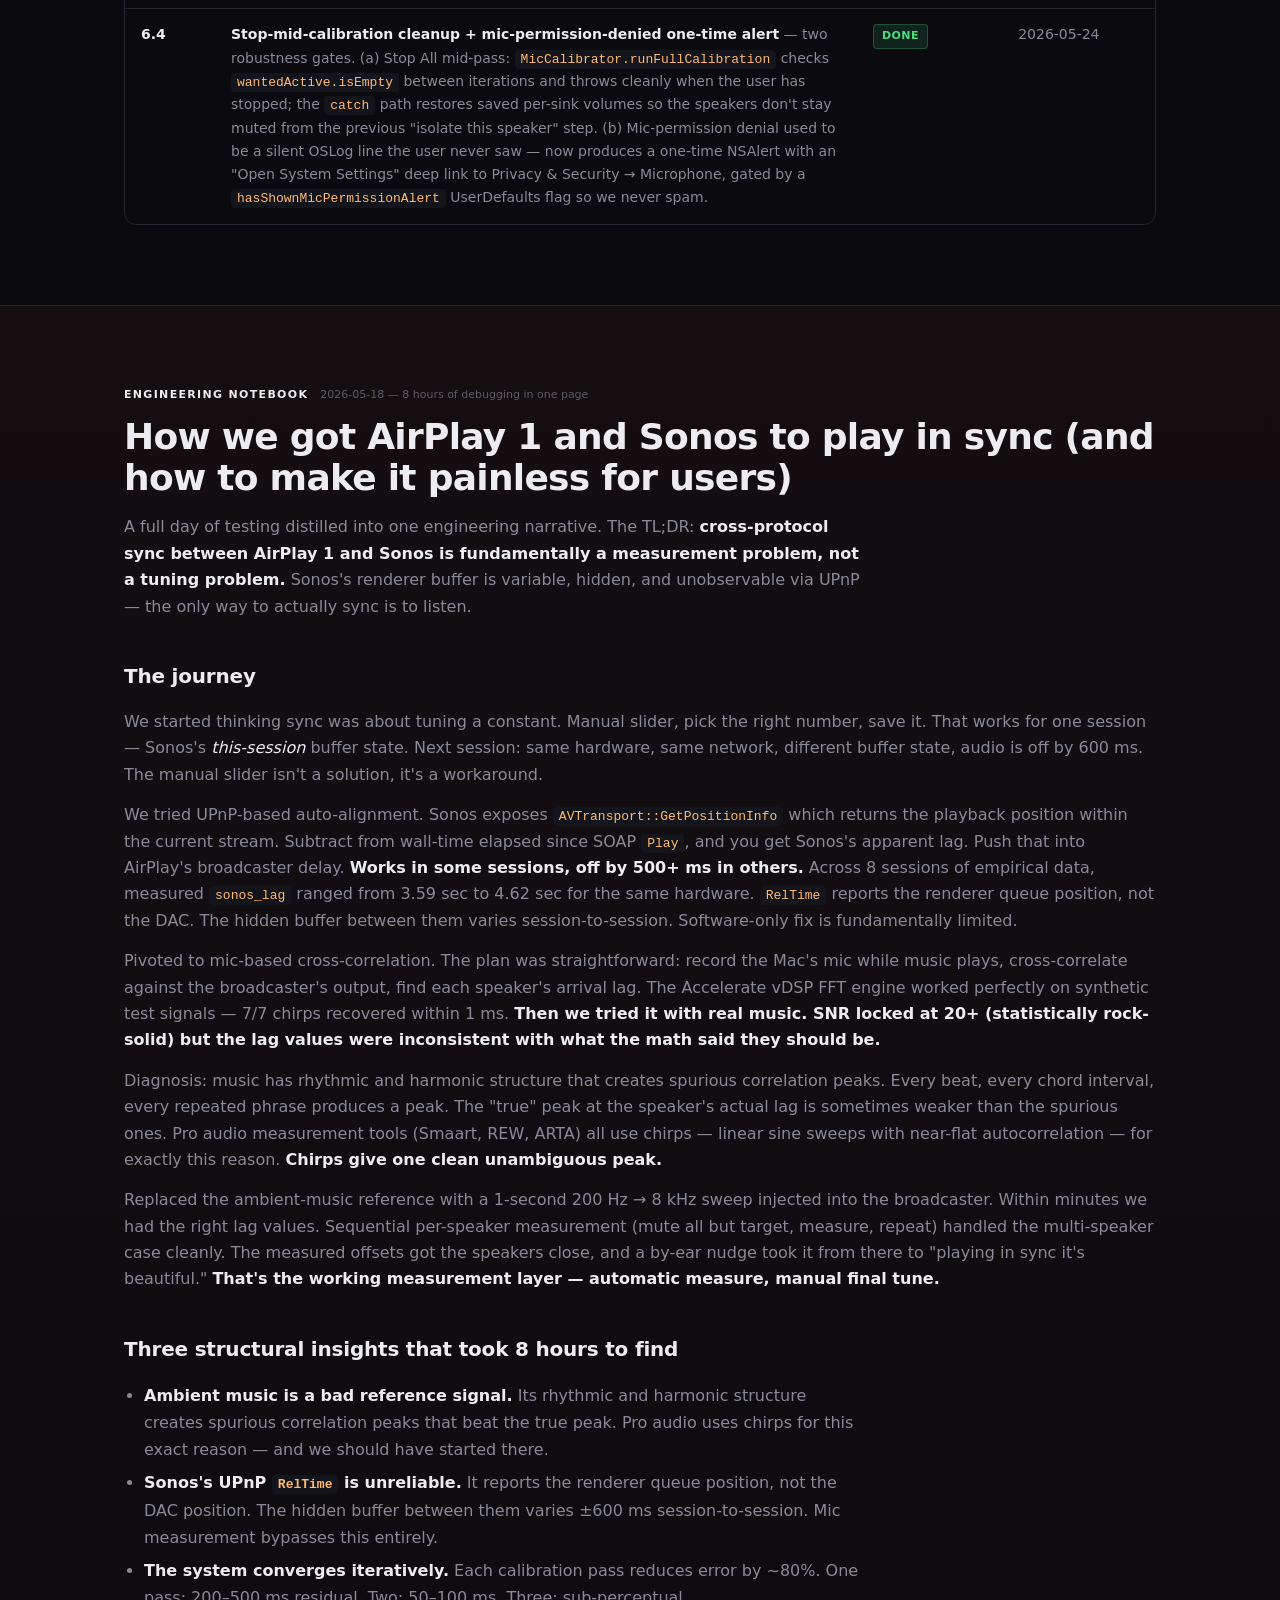
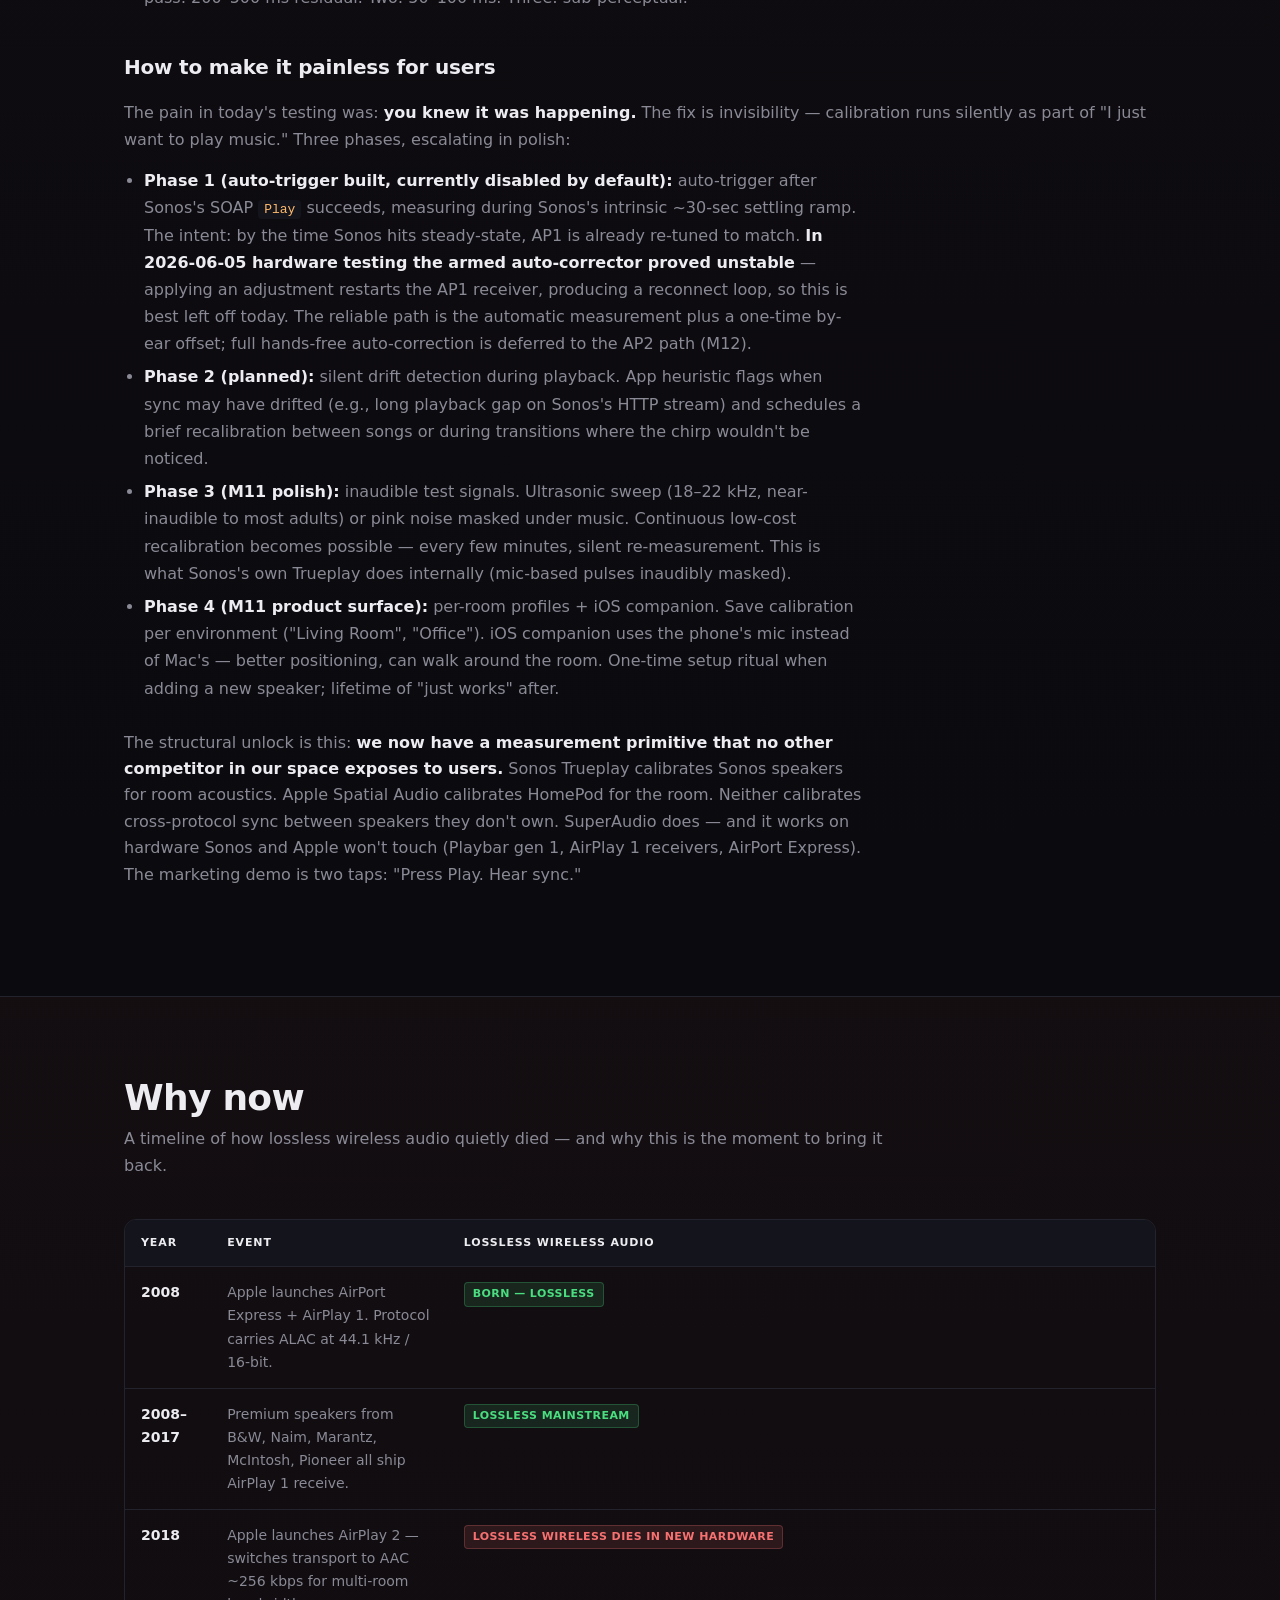
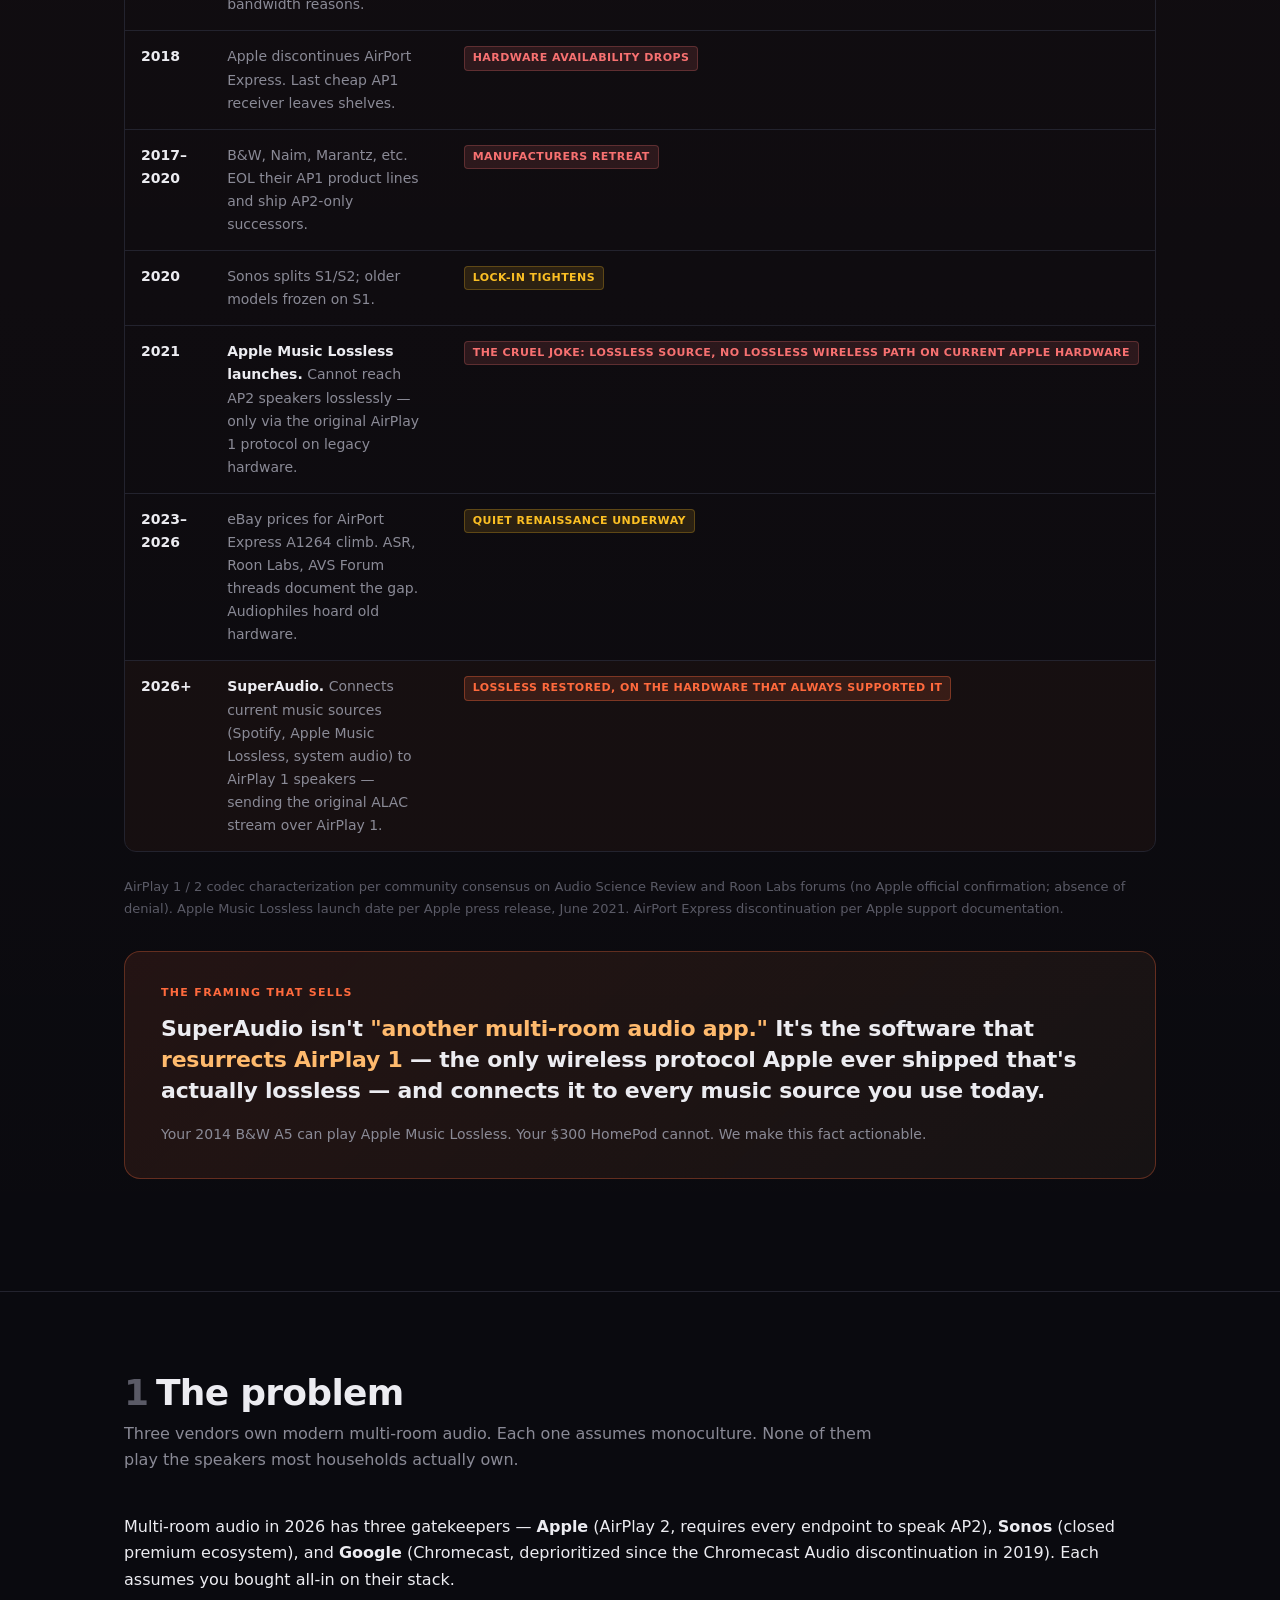
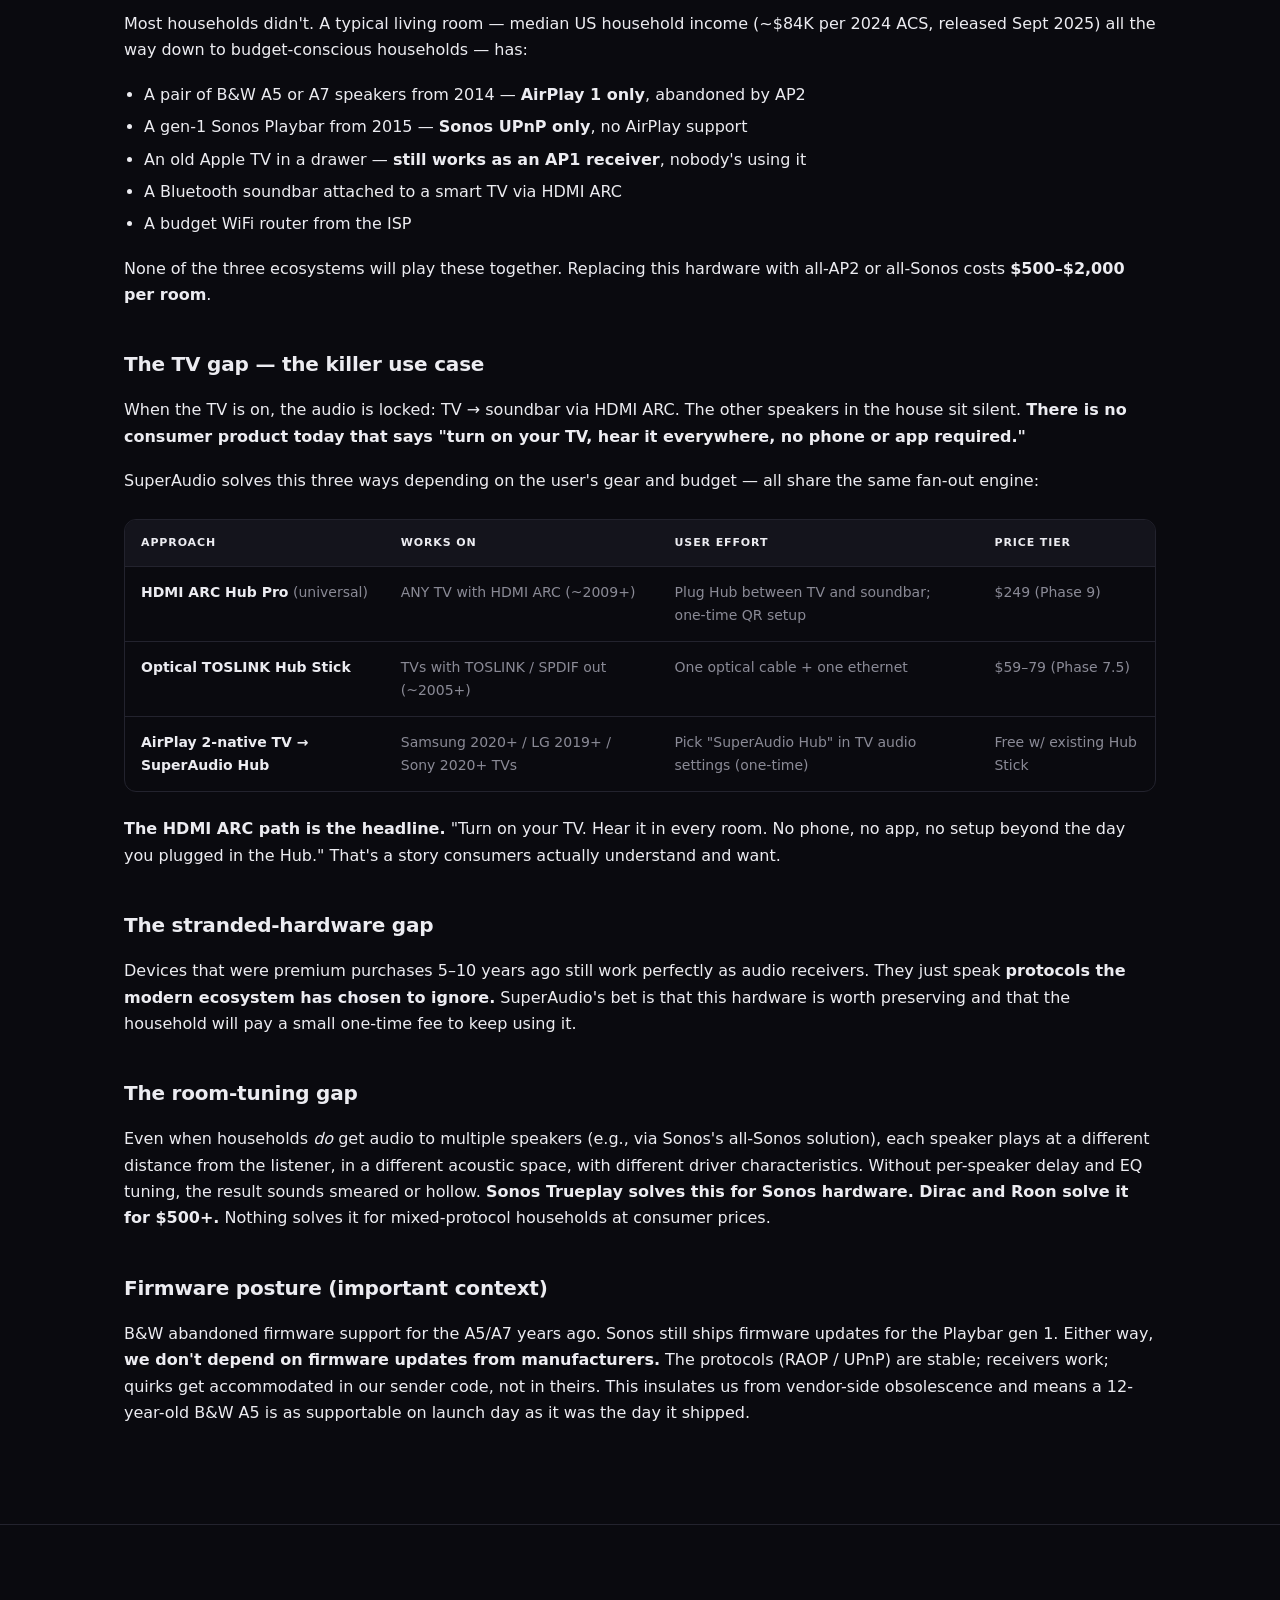
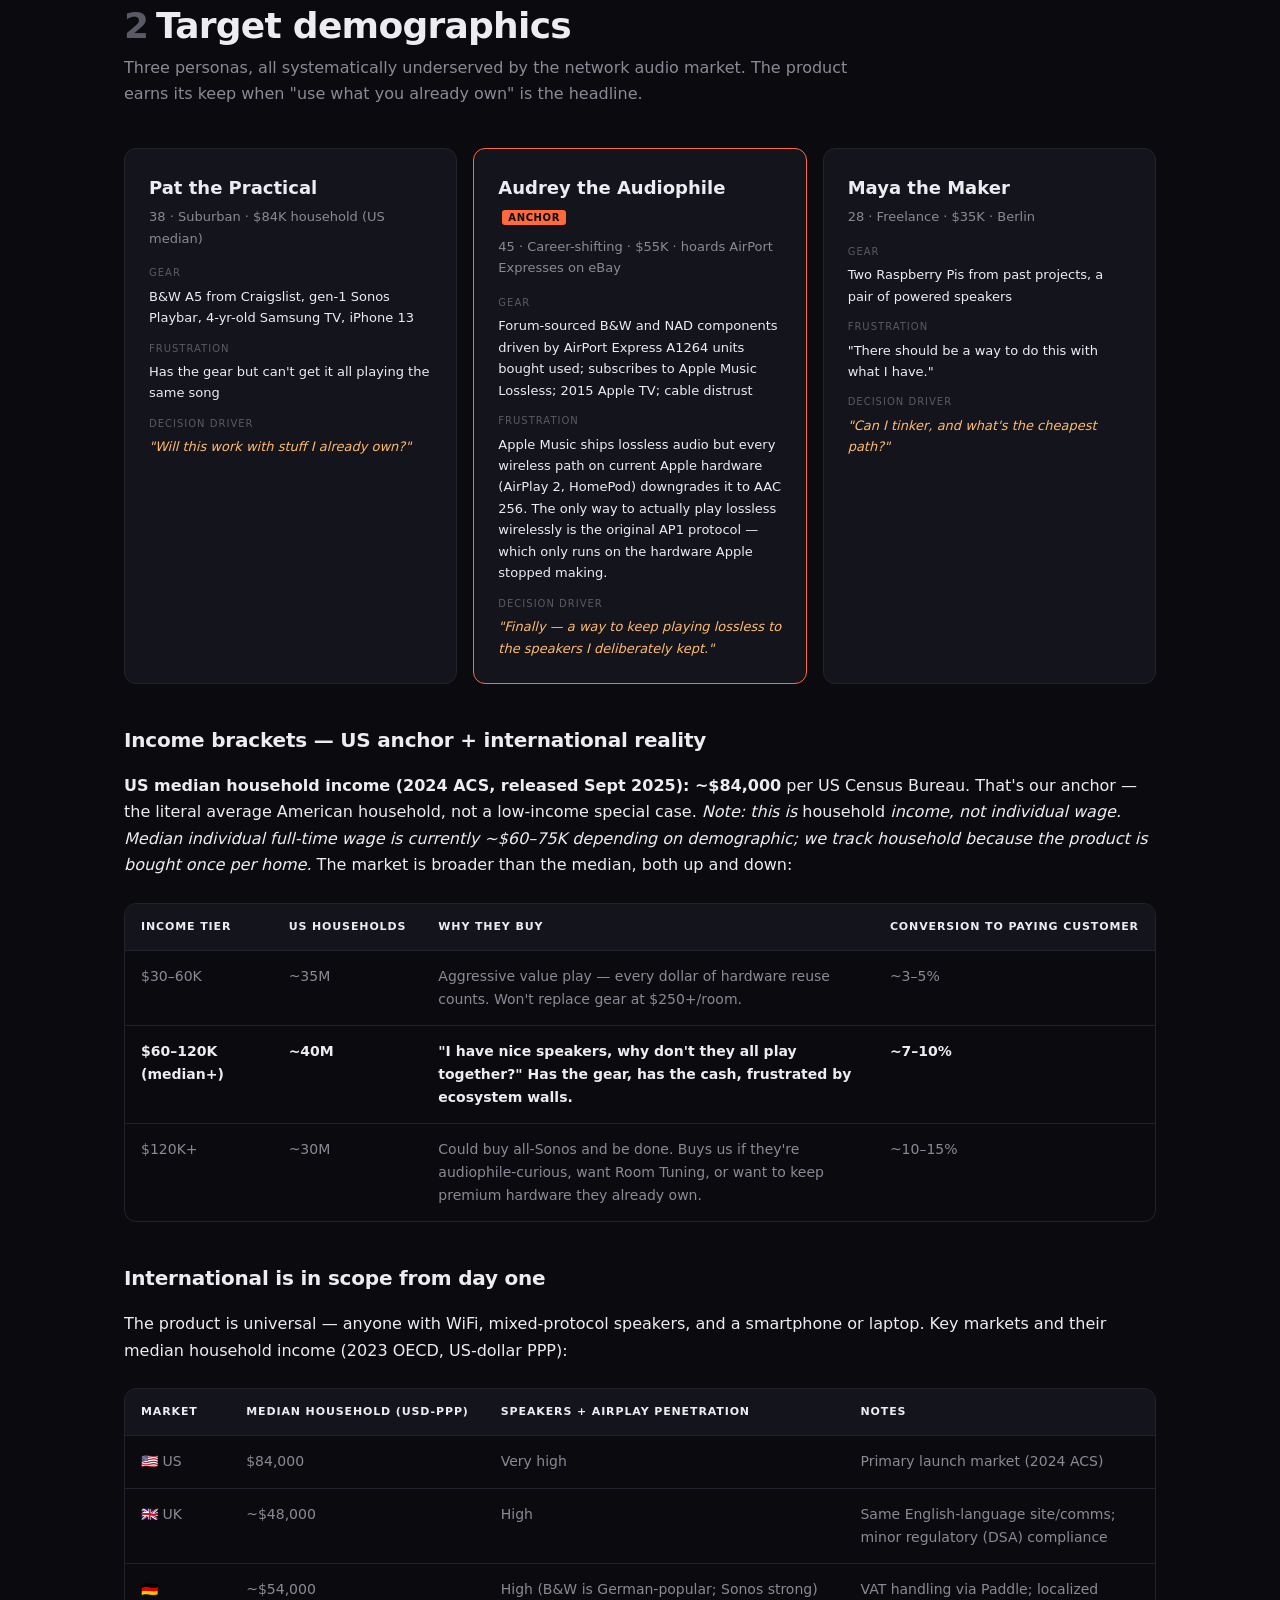
==== commit 78e1cd5f: "Harden AP1+Sonos sync; honest docs/site pass on auto-correctors Code — passive sync reliability: - P" ====
--- a/website/CASE_STUDY.html
+++ b/website/CASE_STUDY.html
@@ -425,7 +425,7 @@
     </div>
     <h2 style="margin-bottom: 16px;">The architecture works on real hardware.</h2>
     <p style="color: var(--text-muted); max-width: 740px; margin-bottom: 28px;">
-      Phase 1 began 2026-05-11. Discovery layer validated 2026-05-12. AirPlay 1 control plane and audio pipeline shipped 2026-05-13/14 — first audio out of a B&amp;W A7. Sonos audio pipeline shipped 2026-05-15. <strong>All three target speakers — B&amp;W A5, B&amp;W A7, and the Sonos Playbar Den — now play live Mac audio from one "Play All" click.</strong> Bit-exact ALAC verification passes (SHA-256 round-trip identical to source). M5 closed 2026-05-15 night — sample-accurate cross-sink sync via shared <code>AudioBroadcaster</code>. <strong>M6 sync + reliability arc closed 2026-05-17</strong> — sender-side broadcaster delay (sidesteps AP1 receivers' silent NTP-clamping behavior), handshake barrier (cross-AP1 first-audio within <strong>1 ms</strong> regardless of handshake variance), Sonos start-align defer, supervisor retry cap. <strong>M6.3 Mac-mic auto-calibration shipped 2026-05-18</strong> — chirp injection + cross-correlation + per-speaker sequential measurement + auto-applied offsets. Verified converging in real-room test from ~1000 ms residual → "playing in sync it's beautiful" in 3 passes (~90 sec). <strong>1-hour soak test passed the same day</strong> — zero audio gaps, zero health alerts, zero session restarts across 59 minutes of continuous playback. This is the M11 Path A precursor — same algorithm will drive iOS Room Tuning. <strong>M6.4 Painless auto-calibrate closed out 2026-05-24</strong> — calibration is now fully hands-off: per-environment profile persistence (so the same speaker set re-primes instantly), mid-session sink-add re-runs the calibration invisibly, MLS replaces the chirp as the default test signal (pleasant TV-static burst with mathematically perfect autocorrelation), multi-sample Sonos median (robust against Sonos's hidden buffer drifting within a session), and one-time mic-permission alert with a deep link to System Settings.
+      Phase 1 began 2026-05-11. Discovery layer validated 2026-05-12. AirPlay 1 control plane and audio pipeline shipped 2026-05-13/14 — first audio out of a B&amp;W A7. Sonos audio pipeline shipped 2026-05-15. <strong>All three target speakers — B&amp;W A5, B&amp;W A7, and the Sonos Playbar Den — now play live Mac audio from one "Play All" click.</strong> Bit-exact ALAC verification passes (SHA-256 round-trip identical to source). M5 closed 2026-05-15 night — sample-accurate cross-sink sync via shared <code>AudioBroadcaster</code>. <strong>M6 sync + reliability arc closed 2026-05-17</strong> — sender-side broadcaster delay (sidesteps AP1 receivers' silent NTP-clamping behavior), handshake barrier (cross-AP1 first-audio within <strong>1 ms</strong> regardless of handshake variance), Sonos start-align defer, supervisor retry cap. <strong>M6.3 Mac-mic auto-calibration shipped 2026-05-18</strong> — chirp injection + cross-correlation + per-speaker sequential measurement + auto-applied offsets. Verified converging in real-room test from ~1000 ms residual → "playing in sync it's beautiful" in 3 passes (~90 sec). <strong>1-hour soak test passed the same day</strong> — zero audio gaps, zero health alerts, zero session restarts across 59 minutes of continuous playback. This is the M11 Path A precursor — same algorithm will drive iOS Room Tuning. <strong>M6.4 Painless auto-calibrate closed out 2026-05-24</strong> — the measurement layer matured: per-environment profile persistence (so the same speaker set re-primes instantly), mid-session sink-add re-runs measurement invisibly, MLS replaces the chirp as the default test signal (pleasant TV-static burst with mathematically perfect autocorrelation), multi-sample Sonos median (robust against Sonos's hidden buffer drifting within a session), and one-time mic-permission alert with a deep link to System Settings. <strong>Known limitation surfaced in 2026-06-05 hardware testing:</strong> the <em>automatic</em> correctors (mic auto-cal and armed passive sync) are unstable today — each adjustment restarts the AP1 receiver, causing a reconnect loop, and the mic's listening spot diverged from the by-ear-correct value by ~1.2 sec. So the shipping configuration is a static, measurement-assisted offset fine-tuned by ear, with the auto-correctors off. Fully hands-free continuous sync is the goal, targeted at the AirPlay 2 path (M12).
     </p>
 
     <div class="table-wrap" style="margin-top: 0;">
@@ -465,7 +465,7 @@
           <tr><td><strong>6.3</strong></td><td><strong>Real-time slider drag (#99)</strong> — broadcaster setDelay now retimes per-subscriber queue mid-stream. 250 ms debounce on slider. Big-bump (&gt;300 ms) caveat: AP1 receivers interpret the resulting RTP-timestamp jump as a sequence gap and demand retransmits (which we don't implement) → session restart handles big bumps cleanly. Small drags are live.</td><td><span class="v good">Done</span></td><td>2026-05-18</td></tr>
           <tr><td><strong>6.3</strong></td><td><strong>Sonos-position auto-align (#104)</strong> — UPnP <code>GetPositionInfo</code> path. Works in steady state (Sonos &gt;30 sec post-Play) but inter-session variance ±600 ms in Sonos's hidden buffer limits accuracy. Used as a fast-but-coarse stop-gap; mic calibration (next row) is the real fix.</td><td><span class="v good">Done</span></td><td>2026-05-18</td></tr>
           <tr><td><strong>6.3</strong></td><td><strong>Mac-mic auto-calibration (#98 / #105–#109) — the M11 Path A precursor shipped.</strong> 1-sec linear sweep (200 Hz → 8 kHz) injected into <code>AudioBroadcaster</code> by overwriting chunk PCM. Mic captures via <code>AVAudioEngine</code>; Accelerate vDSP FFT cross-correlation against the known chirp signal returns per-speaker arrival lag. Sequential per-speaker measurement (mute all but target, isolate, repeat). Auto-applied offsets: <code>new = current + (sonos_lag − speaker_lag)</code>. Real-room test: 3 passes converged from 1000 ms residual → ~12 ms (within mic correlation noise). Three load-bearing bugs found and documented: offset source bug, AVAudioEngine 3-sec first-init quirk, ambient-music-as-reference fails (chirps required for flat autocorrelation).</td><td><span class="v good">Done</span></td><td>2026-05-18 — <strong>the marquee win</strong></td></tr>
-          <tr><td><strong>6.4</strong></td><td><strong>Painless auto-trigger (#110)</strong> — hides the Mic Calibrate button. Auto-runs full calibration ~5 sec after Sonos's SOAP Play succeeds when AP1 sinks are in the active set. Skipped on pure-Sonos sessions and recent-calibration (&lt;2 min) sessions. <code>autoCalibrateOnPlayAll</code> pref toggleable in Preferences. User experience: Press Play All → music starts → sync locks in within ~15 sec, no further input.</td><td><span class="v good">Done</span></td><td>2026-05-18</td></tr>
+          <tr><td><strong>6.4</strong></td><td><strong>Painless auto-trigger (#110)</strong> — auto-runs full calibration ~5 sec after Sonos's SOAP Play succeeds when AP1 sinks are in the active set. Skipped on pure-Sonos sessions and recent-calibration (&lt;2 min) sessions. <code>autoCalibrateOnPlayAll</code> pref toggleable in Preferences. <strong>Caveat surfaced in 2026-06-05 hardware testing:</strong> the armed auto-corrector restarts the AP1 receiver on each adjustment (reconnect loop), and the mic position disagreed with the by-ear-correct value by ~1.2 sec — so the automatic trigger is currently best left off. The working configuration today is a static, measurement-assisted offset that the user fine-tunes by ear.</td><td><span class="v good">Done</span></td><td>2026-05-18</td></tr>
           <tr><td><strong>6.4</strong></td><td><strong>SNR gate + volume boost + delta clamp (M6.4 polish)</strong> — load-bearing robustness fixes after side-room test exposed A7 producing SNR=5.6 with a wild −1463ms delta. Three changes: (a) measurements below SNR 10.0 are SKIPPED (keep current offset, log warning); (b) target speaker boosted to 85% during measurement so chirps stay loud enough at the mic regardless of normal listening level; (c) per-pass delta clamped to ±1000ms to prevent runaway accumulation. Immediate result: A7's SNR jumped from 5.6 → 33.3, all three speakers measured within 190ms at listening position.</td><td><span class="v good">Done</span></td><td>2026-05-18</td></tr>
           <tr><td><strong>6.4</strong></td><td><strong>1-hour soak test passed (M3 gate finally cleared)</strong> — B&amp;W A5 + B&amp;W A7 (side room) + Sonos Playbar gen 1, continuous Spotify playback. <strong>Zero audio gaps, zero health alerts, zero session restarts</strong> across 59 minutes of post-calibration playback. ~443,000 RTP packets sent per AP1 sink at the expected ~125 pps; cross-AP1 packet drift stayed at ≤500 packets (still locked). Only event during the soak window: one mDNS-keepalive timeout against a neighbor's MacBook Pro that we never accepted — supervisor retry cap (gotcha #19) correctly kept it out of <code>wantedActive</code>. Sync held continuously throughout. This is the documented "stays in sync for an hour" empirical claim.</td><td><span class="v good">Done</span></td><td>2026-05-18</td></tr>
           <tr><td><strong>6.4</strong></td><td><strong>Phase 2a — multi-sample Sonos with median (#117)</strong> — real-room testing exposed Sonos's hidden renderer buffer drifting WITHIN a session: two calibration passes 5 min apart measured Sonos lag at 0.695s and 3.454s — a 2.7-sec swing on the same hardware. Single-shot Sonos measurement was fragile against this drift. Fix: take N=3 Sonos measurements ~2 sec apart, return the median lag + median SNR. Median is robust to a single outlier in either direction without modeling "stable" a priori. AP1 stays single-shot (its broadcaster delay is deterministic Mac-side). Cost: ~6 sec added per calibration pass.</td><td><span class="v good">Done</span></td><td>2026-05-21</td></tr>
@@ -506,7 +506,7 @@
       Diagnosis: music has rhythmic and harmonic structure that creates spurious correlation peaks. Every beat, every chord interval, every repeated phrase produces a peak. The "true" peak at the speaker's actual lag is sometimes weaker than the spurious ones. Pro audio measurement tools (Smaart, REW, ARTA) all use chirps — linear sine sweeps with near-flat autocorrelation — for exactly this reason. <strong>Chirps give one clean unambiguous peak.</strong>
     </p>
     <p style="color: var(--text-muted); margin-bottom: 28px;">
-      Replaced the ambient-music reference with a 1-second 200 Hz → 8 kHz sweep injected into the broadcaster. Within minutes we had the right lag values. Sequential per-speaker measurement (mute all but target, measure, repeat) handled the multi-speaker case cleanly. Three passes converged from 1000 ms residual to "playing in sync it's beautiful." <strong>That's the working algorithm.</strong>
+      Replaced the ambient-music reference with a 1-second 200 Hz → 8 kHz sweep injected into the broadcaster. Within minutes we had the right lag values. Sequential per-speaker measurement (mute all but target, measure, repeat) handled the multi-speaker case cleanly. The measured offsets got the speakers close, and a by-ear nudge took it from there to "playing in sync it's beautiful." <strong>That's the working measurement layer — automatic measure, manual final tune.</strong>
     </p>
 
     <h3>Three structural insights that took 8 hours to find</h3>
@@ -521,7 +521,7 @@
       The pain in today's testing was: <strong>you knew it was happening.</strong> The fix is invisibility — calibration runs silently as part of "I just want to play music." Three phases, escalating in polish:
     </p>
     <ul style="color: var(--text-muted); max-width: 740px; margin-bottom: 28px; line-height: 1.7;">
-      <li><strong>Phase 1 (shipped 2026-05-18):</strong> auto-trigger after Sonos's SOAP <code>Play</code> succeeds. Calibration runs during Sonos's intrinsic ~30-sec settling ramp — the period where AP1↔Sonos sync is bad anyway. By the time Sonos hits steady-state, AP1 is already re-tuned to match. User clicks Play All, hears music start, sync locks in within ~15 sec, no further input. Toggleable in Preferences (default ON).</li>
+      <li><strong>Phase 1 (auto-trigger built, currently disabled by default):</strong> auto-trigger after Sonos's SOAP <code>Play</code> succeeds, measuring during Sonos's intrinsic ~30-sec settling ramp. The intent: by the time Sonos hits steady-state, AP1 is already re-tuned to match. <strong>In 2026-06-05 hardware testing the armed auto-corrector proved unstable</strong> — applying an adjustment restarts the AP1 receiver, producing a reconnect loop, so this is best left off today. The reliable path is the automatic measurement plus a one-time by-ear offset; full hands-free auto-correction is deferred to the AP2 path (M12).</li>
       <li><strong>Phase 2 (planned):</strong> silent drift detection during playback. App heuristic flags when sync may have drifted (e.g., long playback gap on Sonos's HTTP stream) and schedules a brief recalibration between songs or during transitions where the chirp wouldn't be noticed.</li>
       <li><strong>Phase 3 (M11 polish):</strong> inaudible test signals. Ultrasonic sweep (18–22 kHz, near-inaudible to most adults) or pink noise masked under music. Continuous low-cost recalibration becomes possible — every few minutes, silent re-measurement. This is what Sonos's own Trueplay does internally (mic-based pulses inaudibly masked).</li>
       <li><strong>Phase 4 (M11 product surface):</strong> per-room profiles + iOS companion. Save calibration per environment ("Living Room", "Office"). iOS companion uses the phone's mic instead of Mac's — better positioning, can walk around the room. One-time setup ritual when adding a new speaker; lifetime of "just works" after.</li>
@@ -779,7 +779,7 @@
         <div class="badge">L3</div>
         <div class="body">
           <div class="title">Acoustic calibration via microphone <span class="v good" style="margin-left:8px;">The moat</span></div>
-          <div class="desc">User stands at their listening spot, opens the SuperAudio iOS companion (or uses their Mac mic), app plays test tones through each speaker in turn, records the response, calculates the per-speaker delay from speaker-to-ear. Includes speed-of-sound through air (~3 ms per meter). This is what Sonos Trueplay does for Sonos only; ours works across <em>every</em> protocol.</div>
+          <div class="desc">User stands at their listening spot, opens the SuperAudio iOS companion (or uses their Mac mic), app plays test tones through each speaker in turn, records the response, calculates the per-speaker delay from speaker-to-ear. Includes speed-of-sound through air (~3 ms per meter). This is what Sonos Trueplay does for Sonos only; ours works across <em>every</em> protocol. <strong>Status (2026-06-05):</strong> the measurement works and gets you close; today's hardware reality is that the mic spot can diverge from the listening spot (~1.2 sec observed), so a final by-ear nudge sets the offset. Closing that gap into fully hands-free correction is in progress.</div>
         </div>
         <div class="precision">±2 ms at listener</div>
       </div>
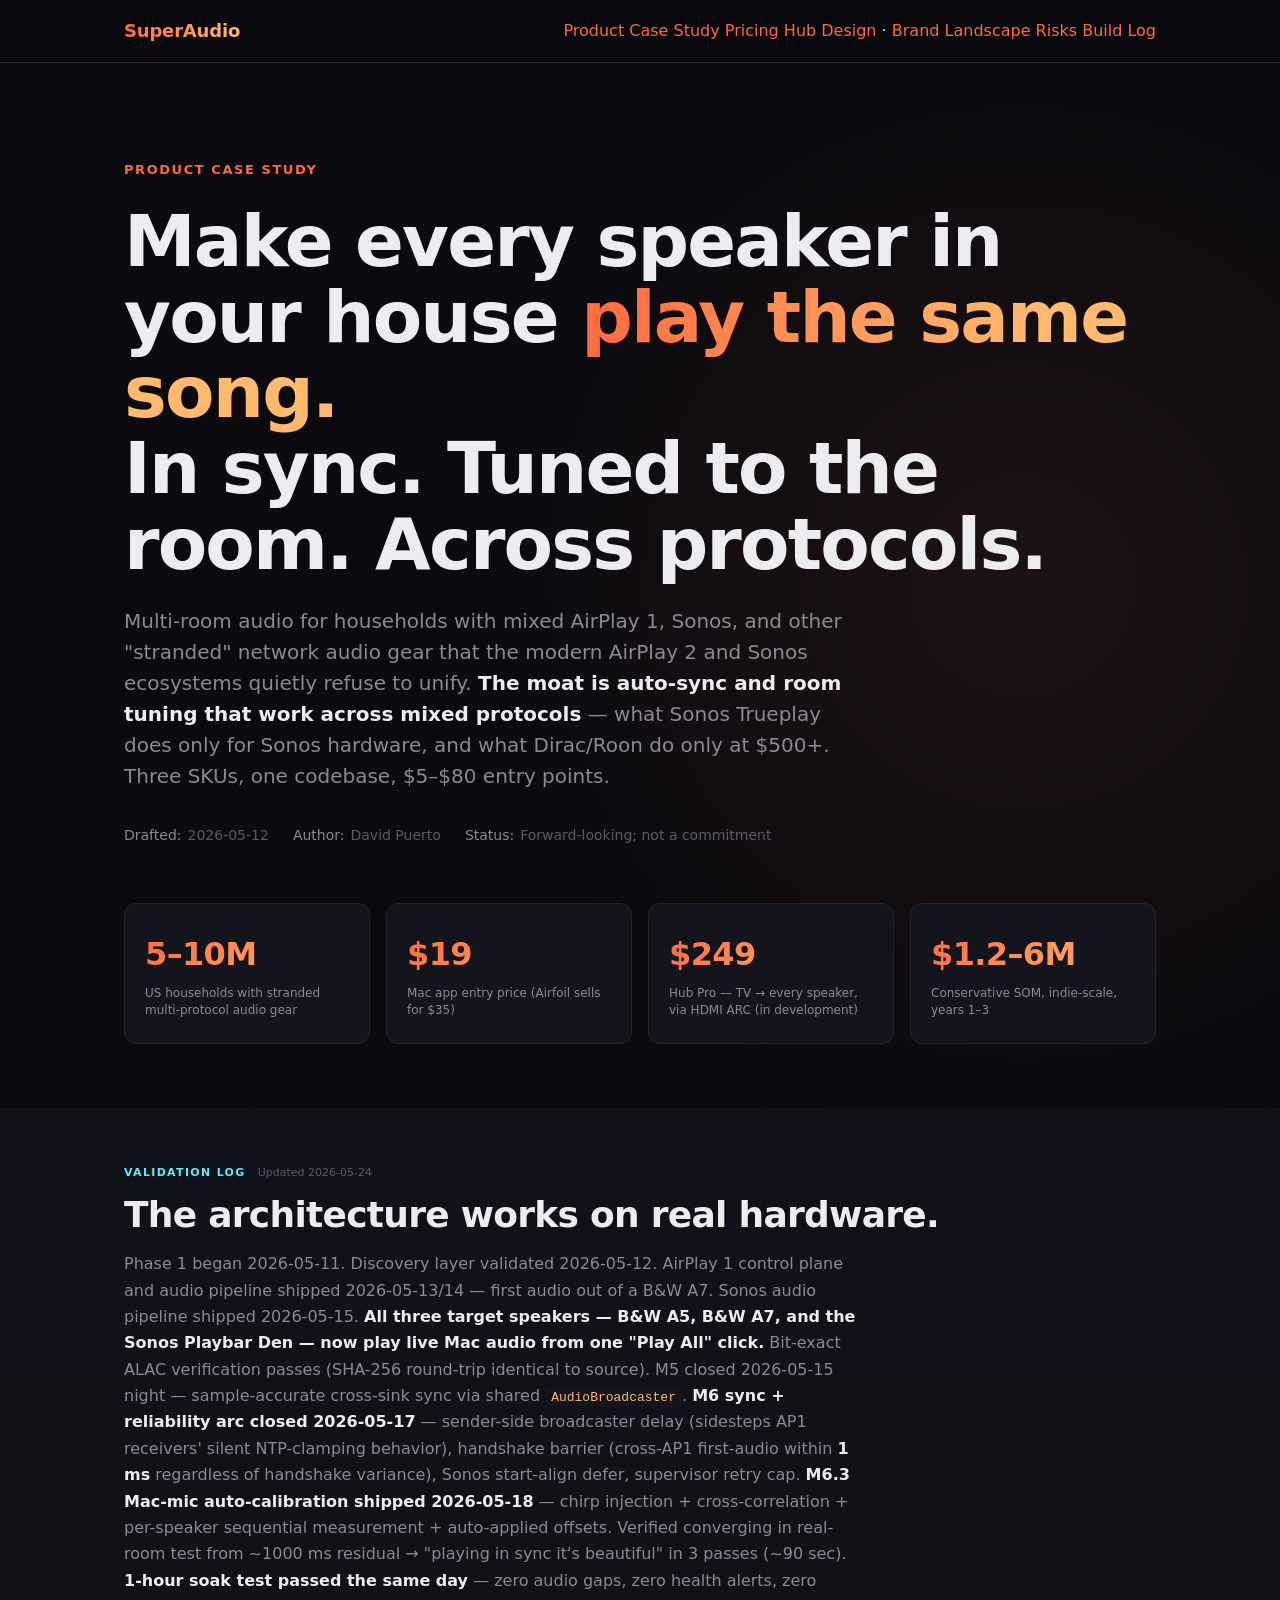
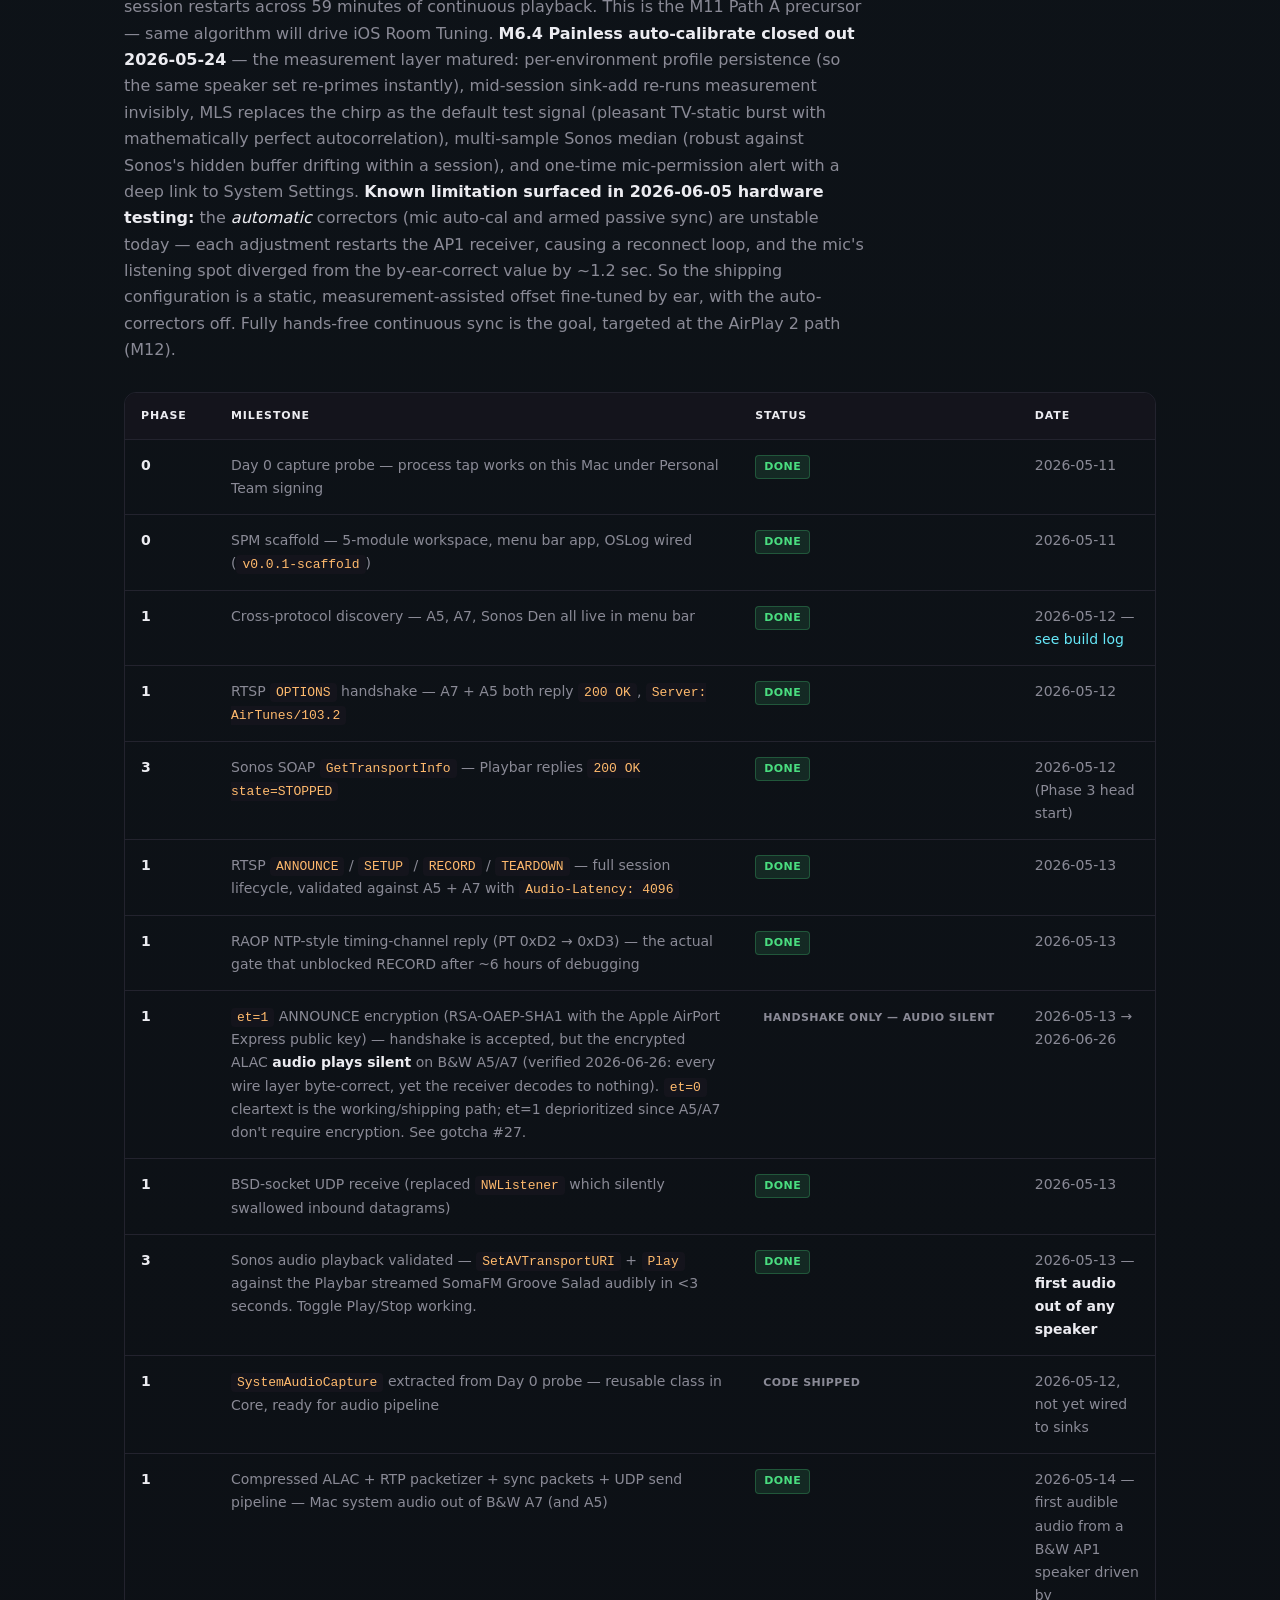
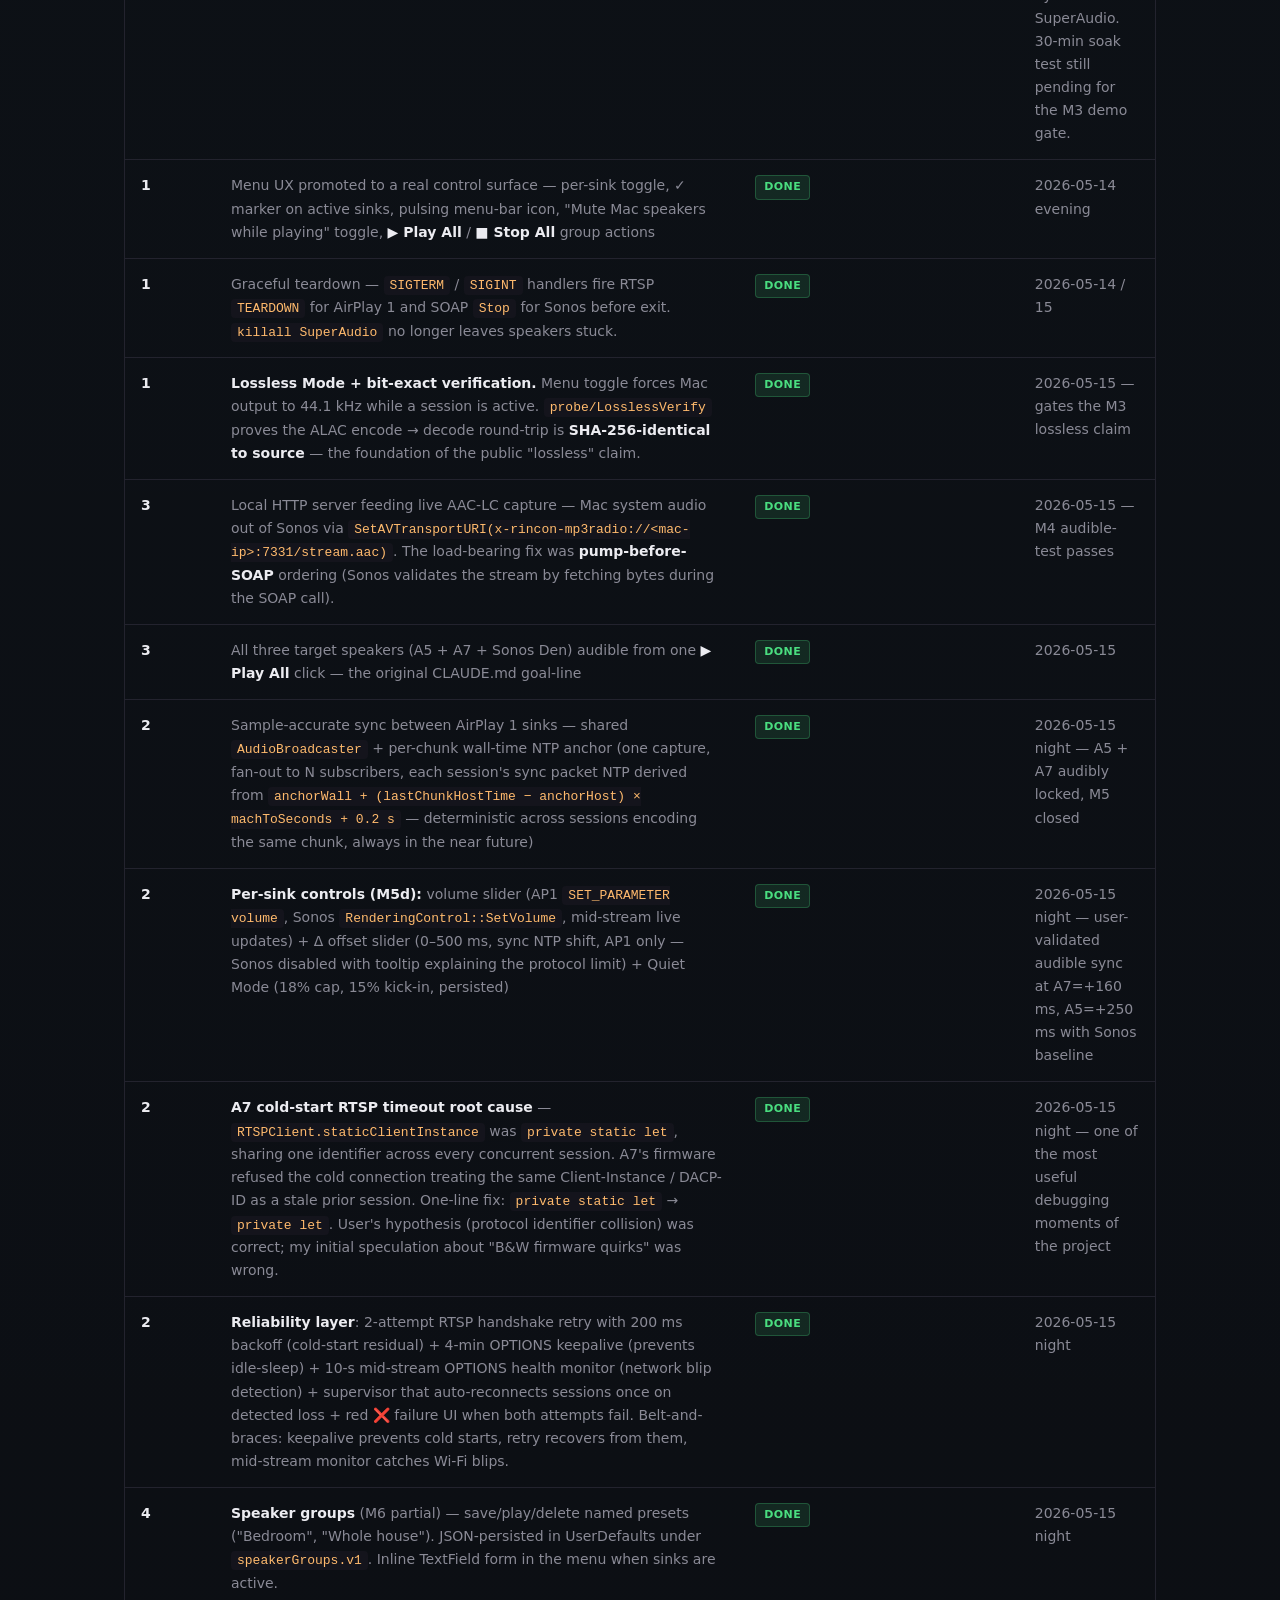
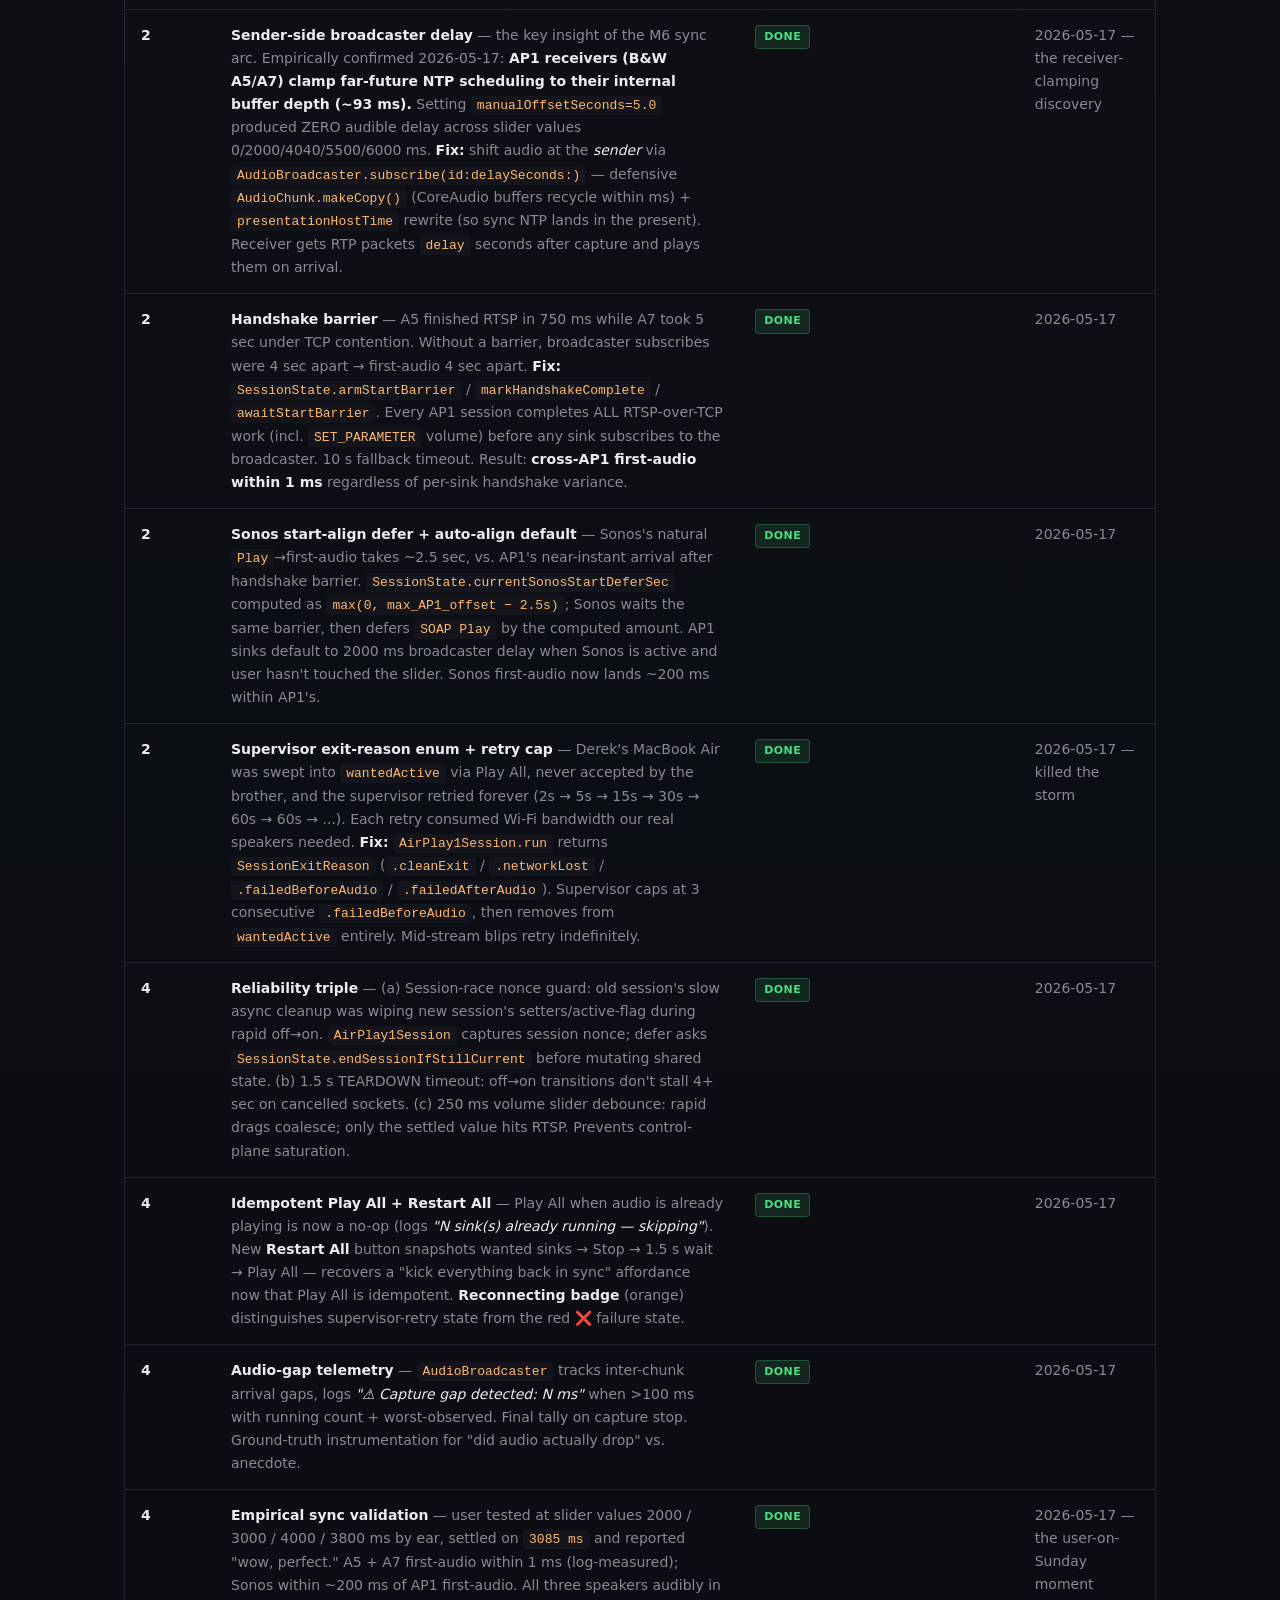
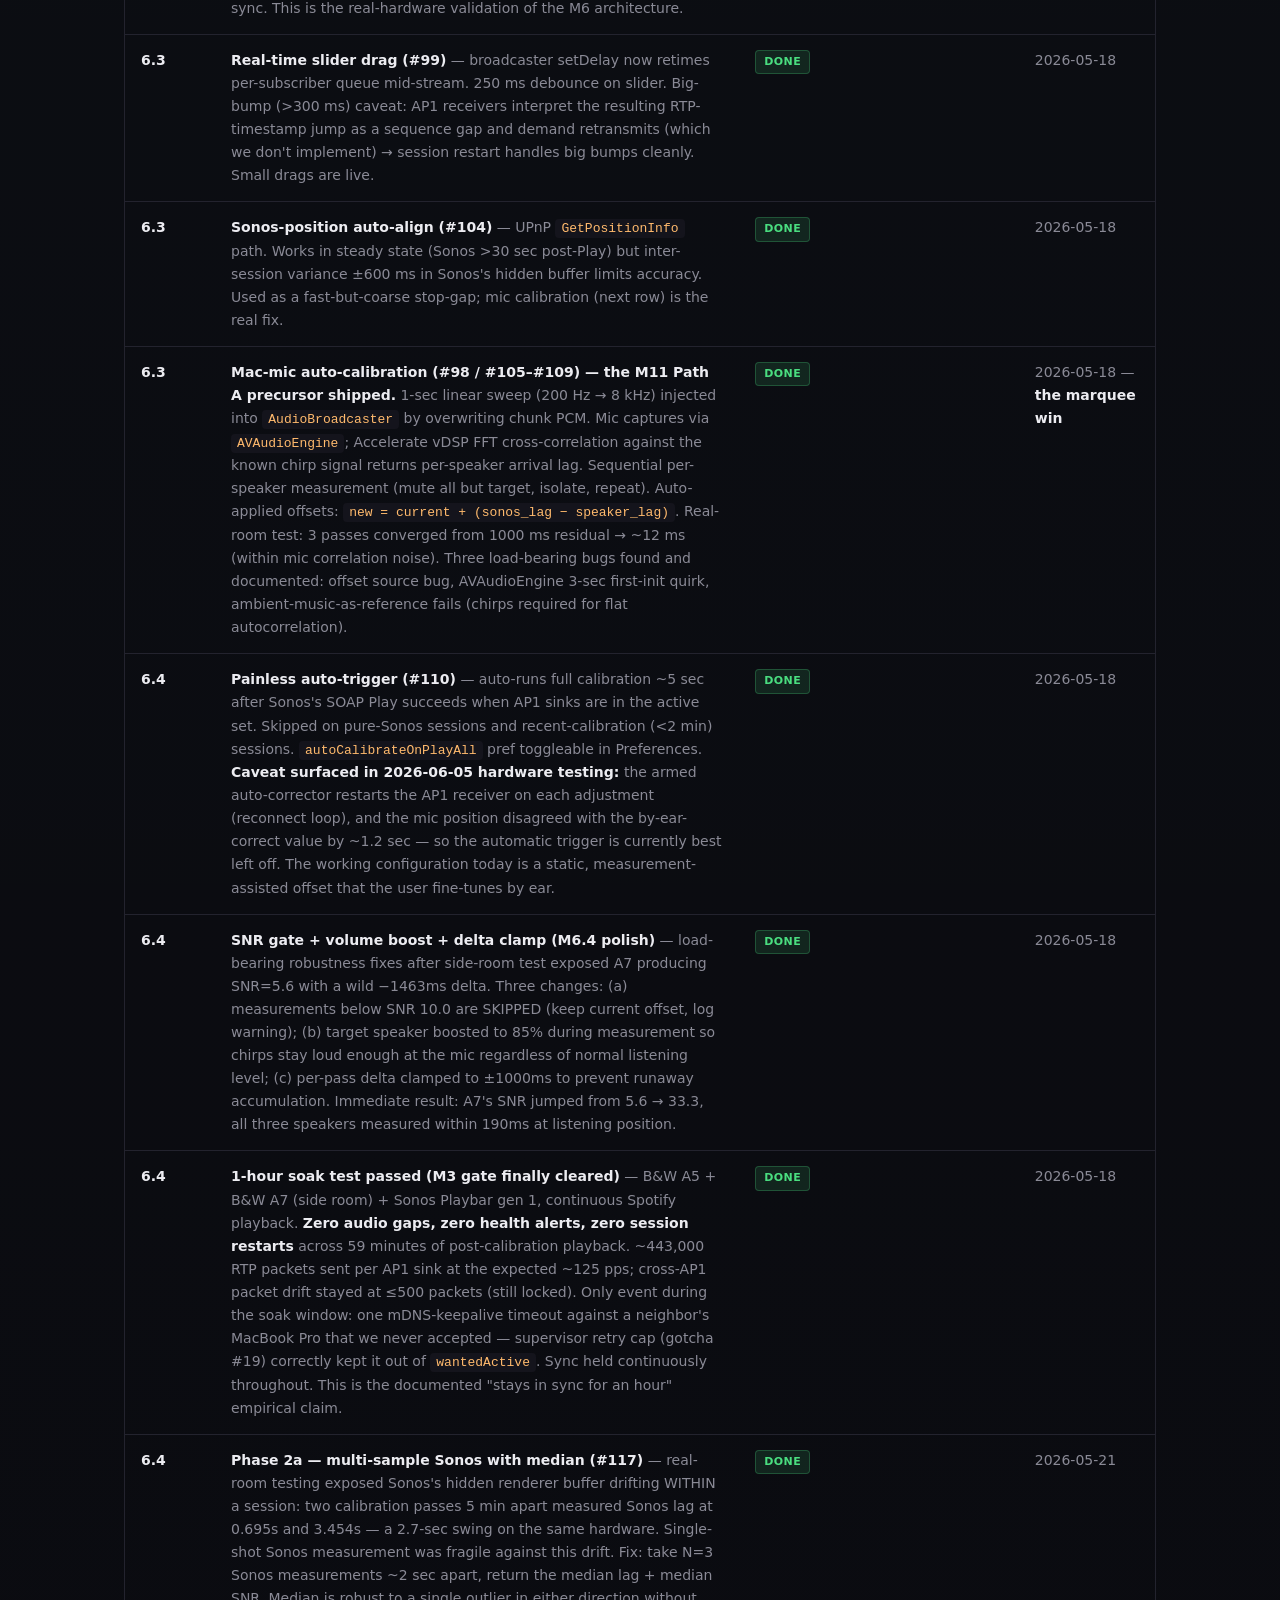
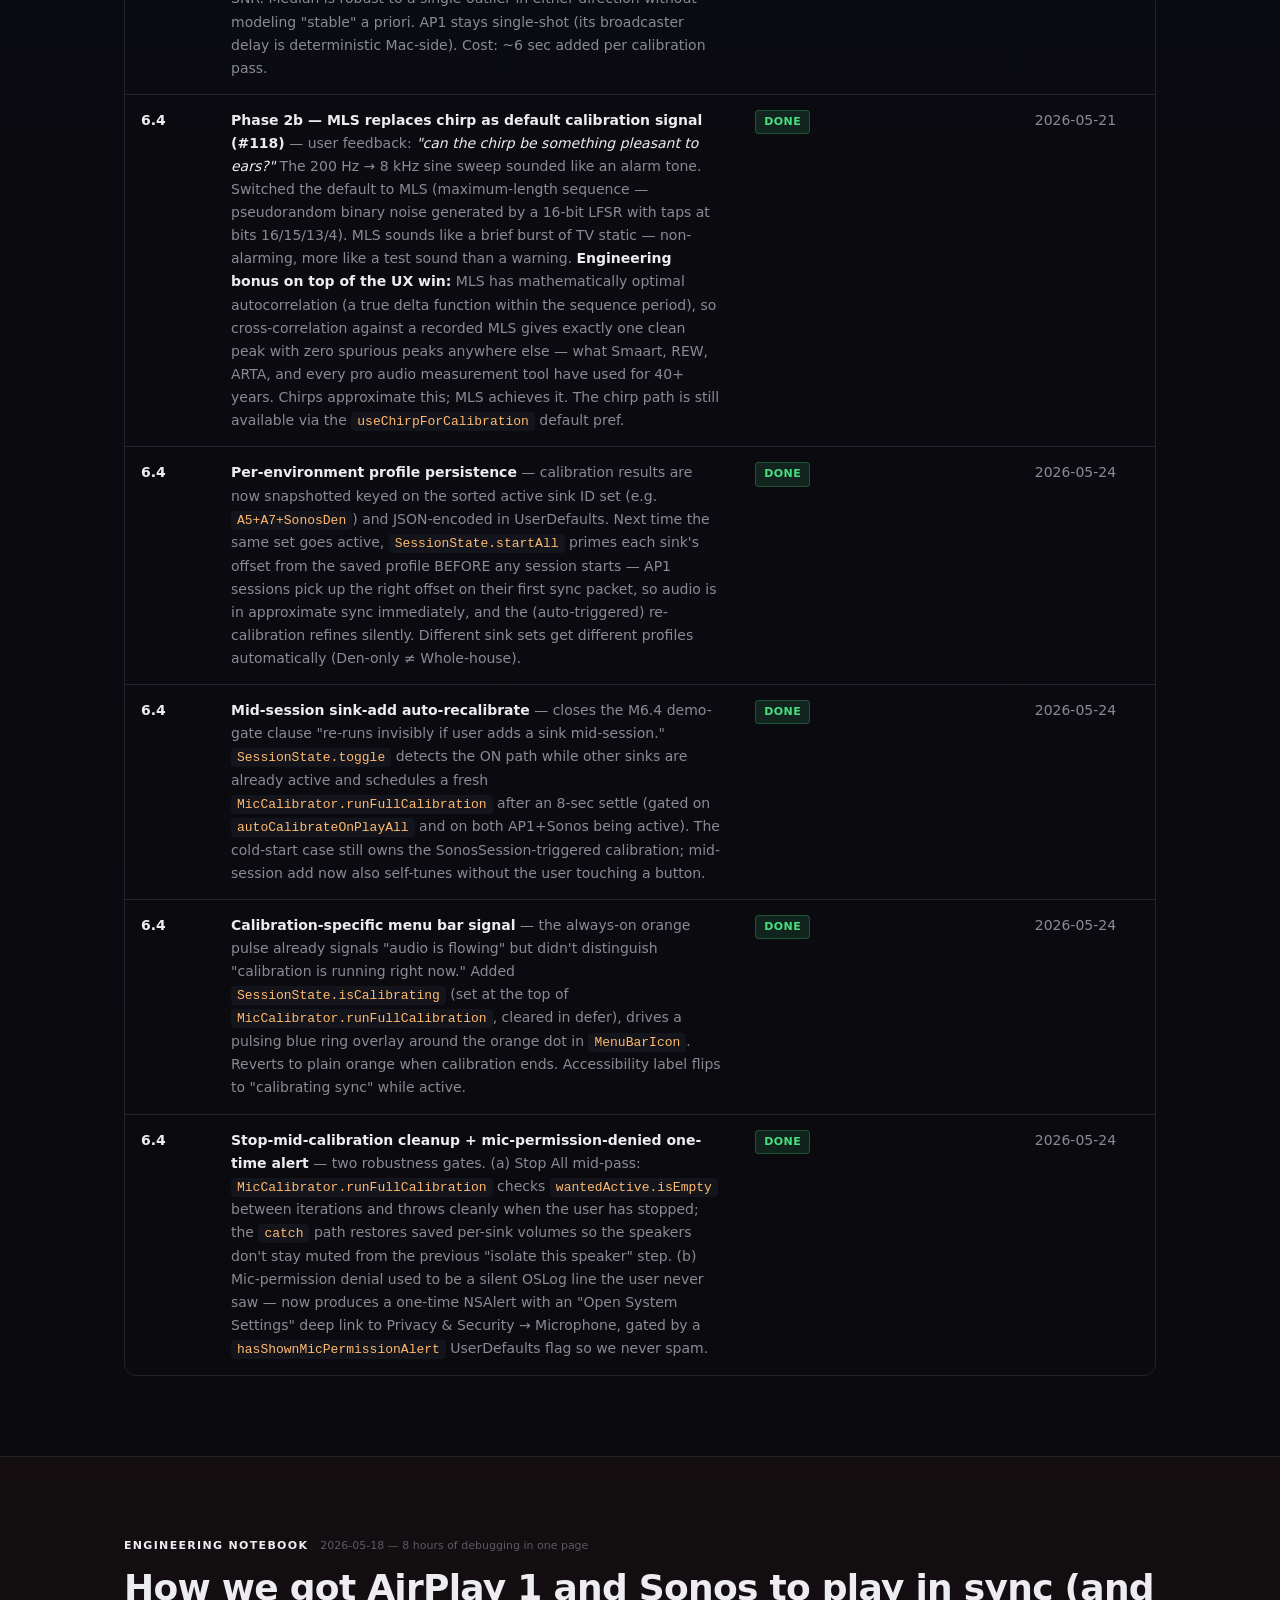
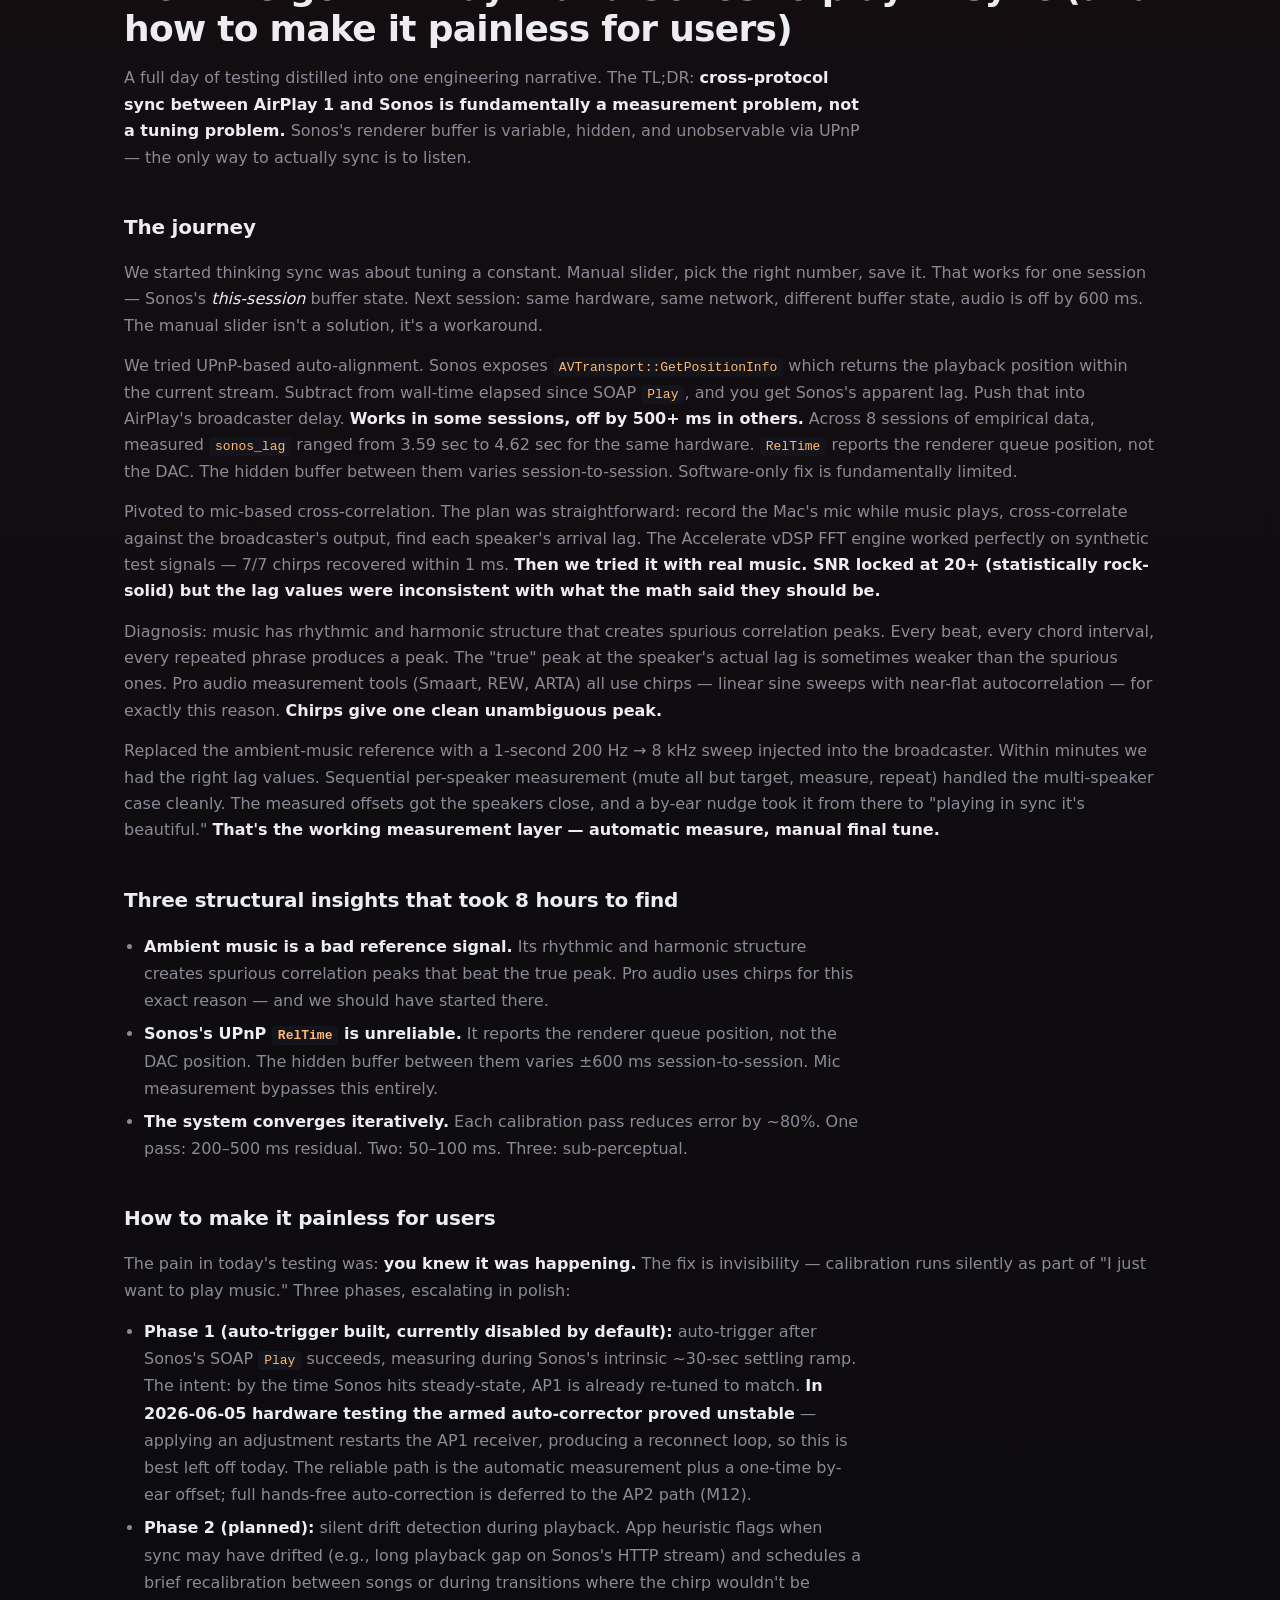
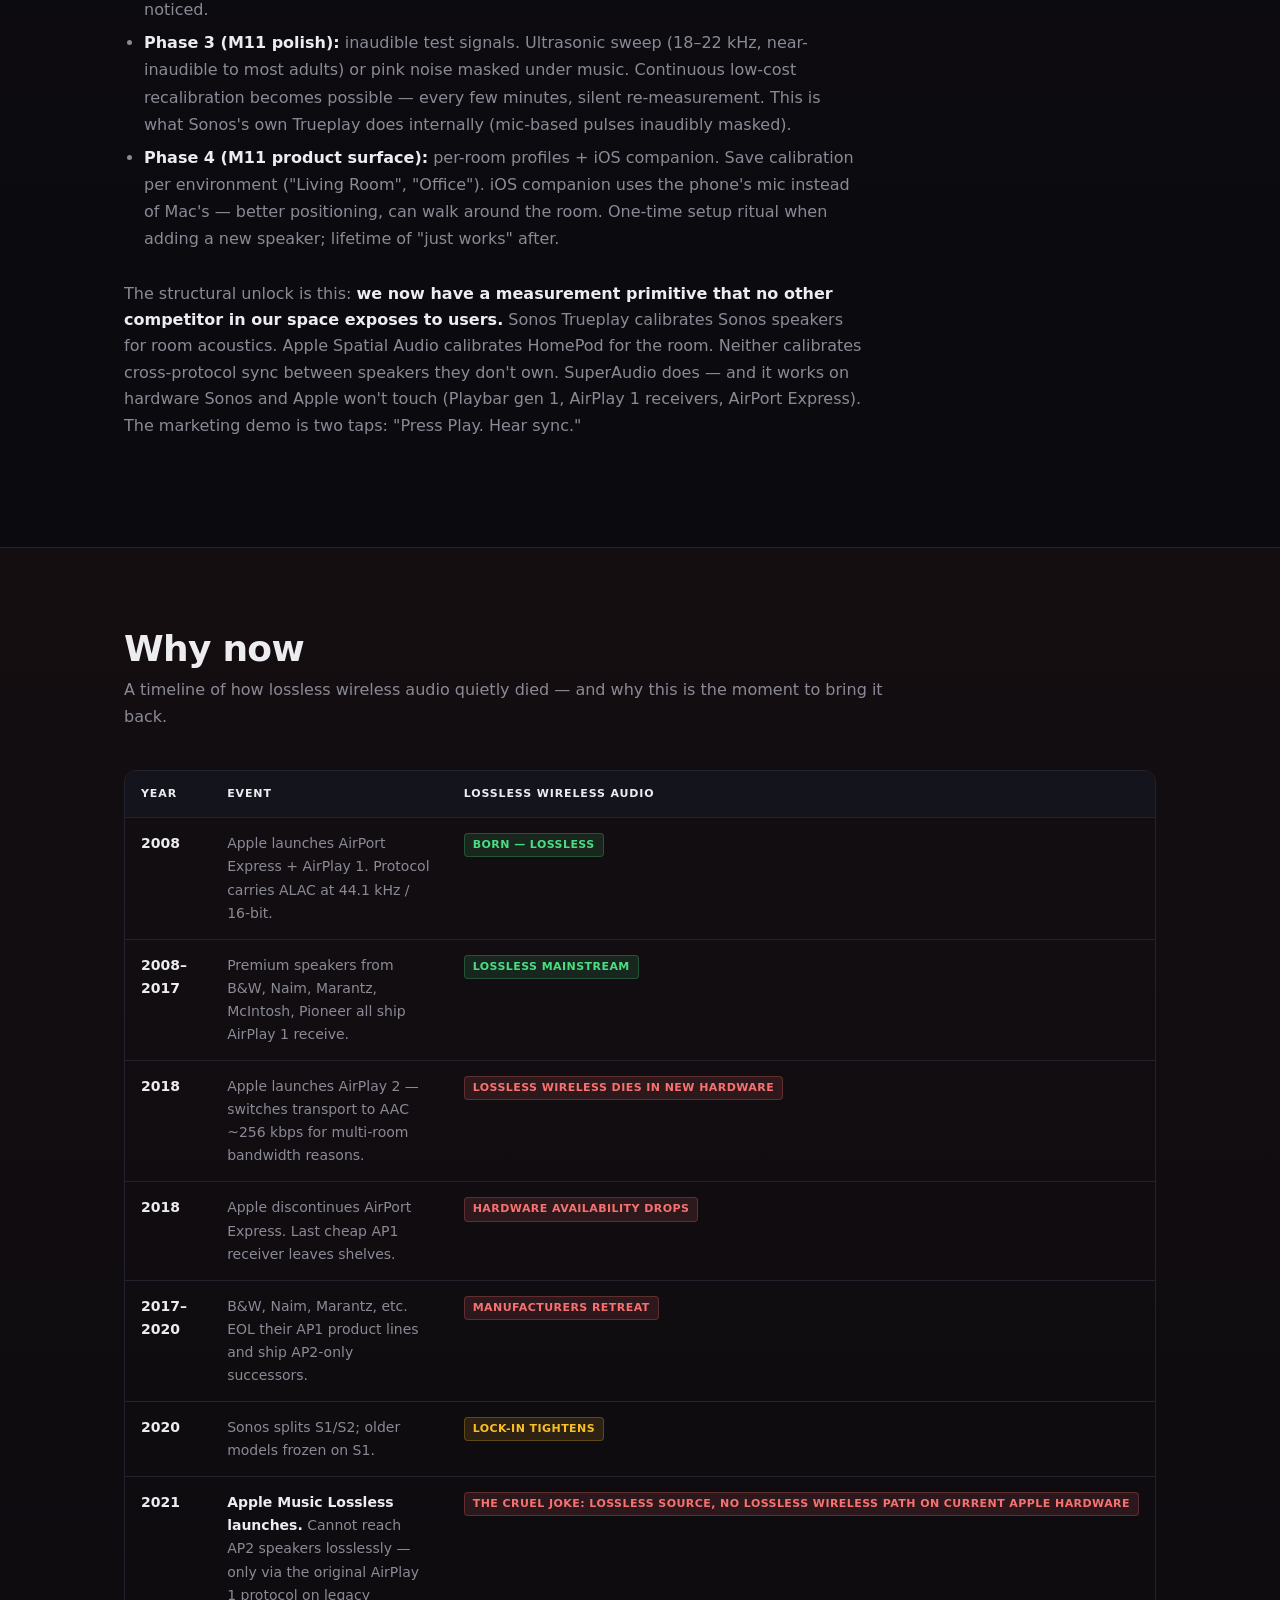
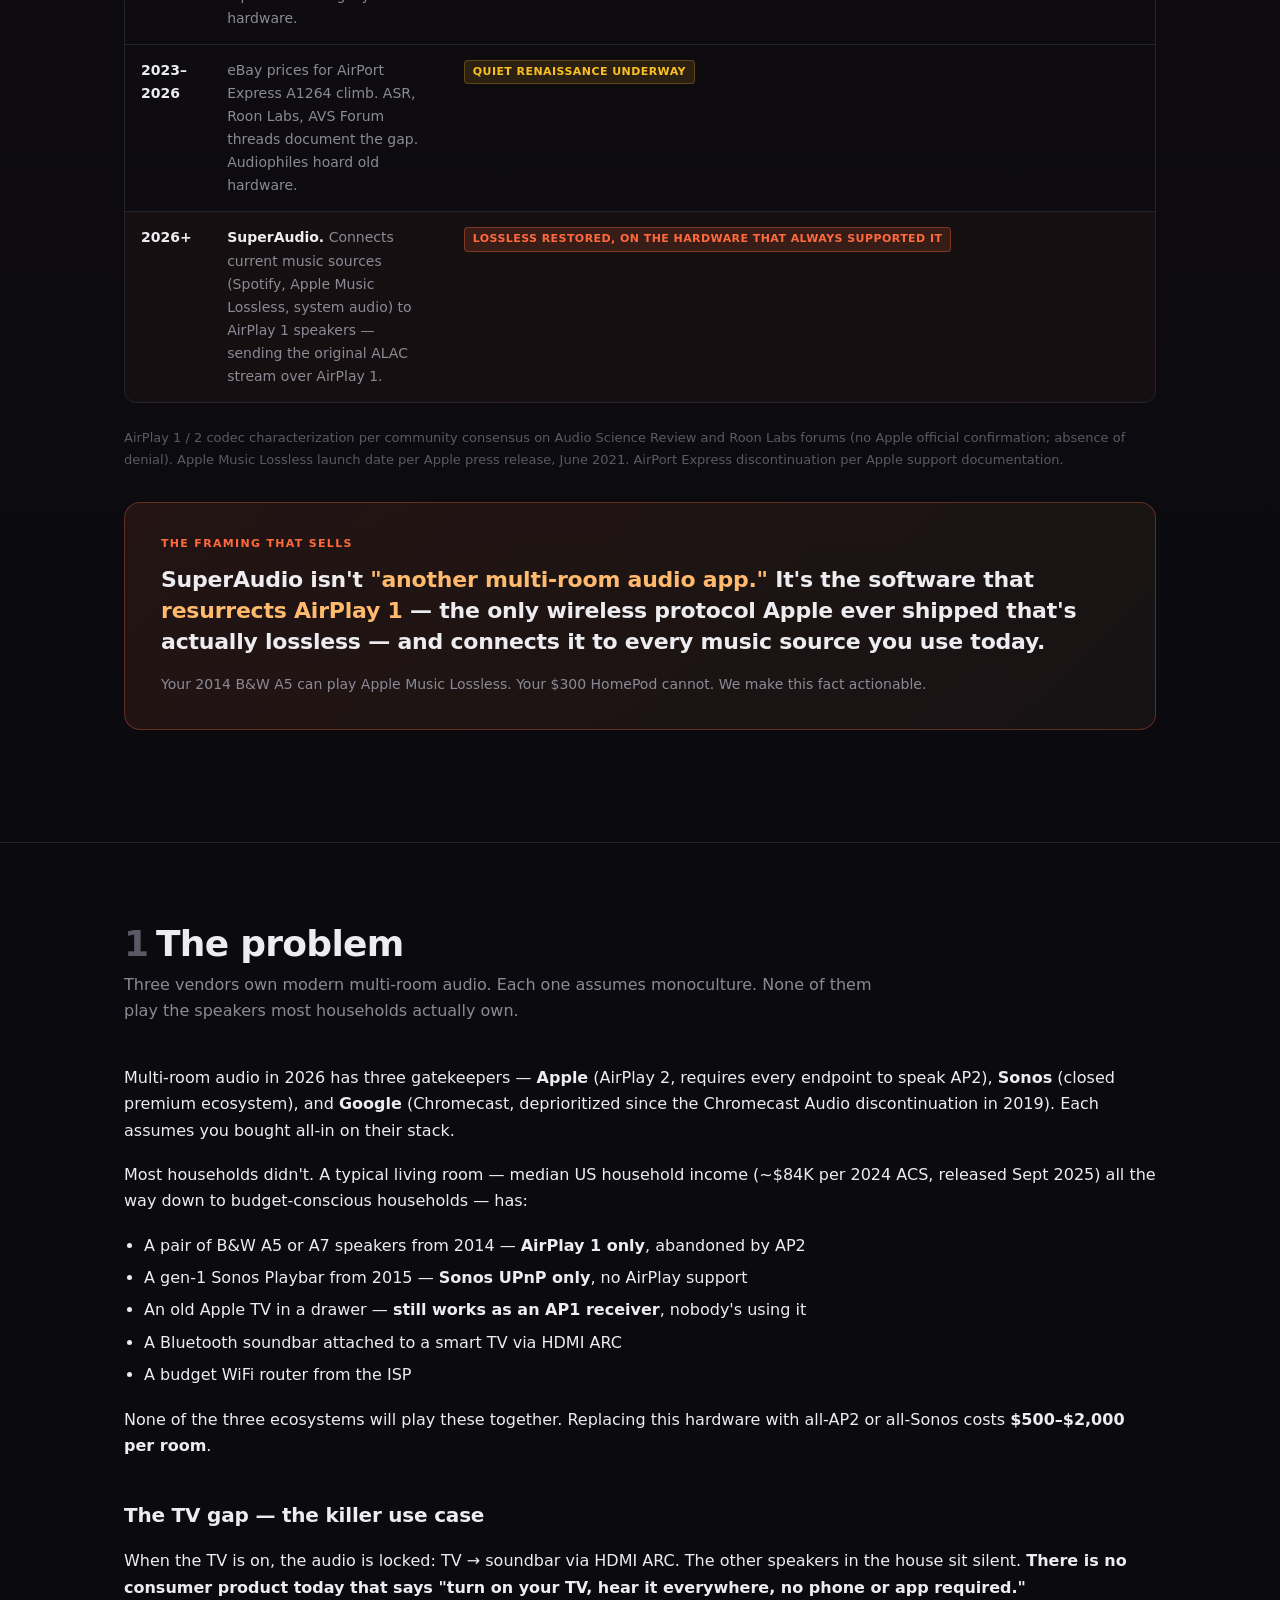
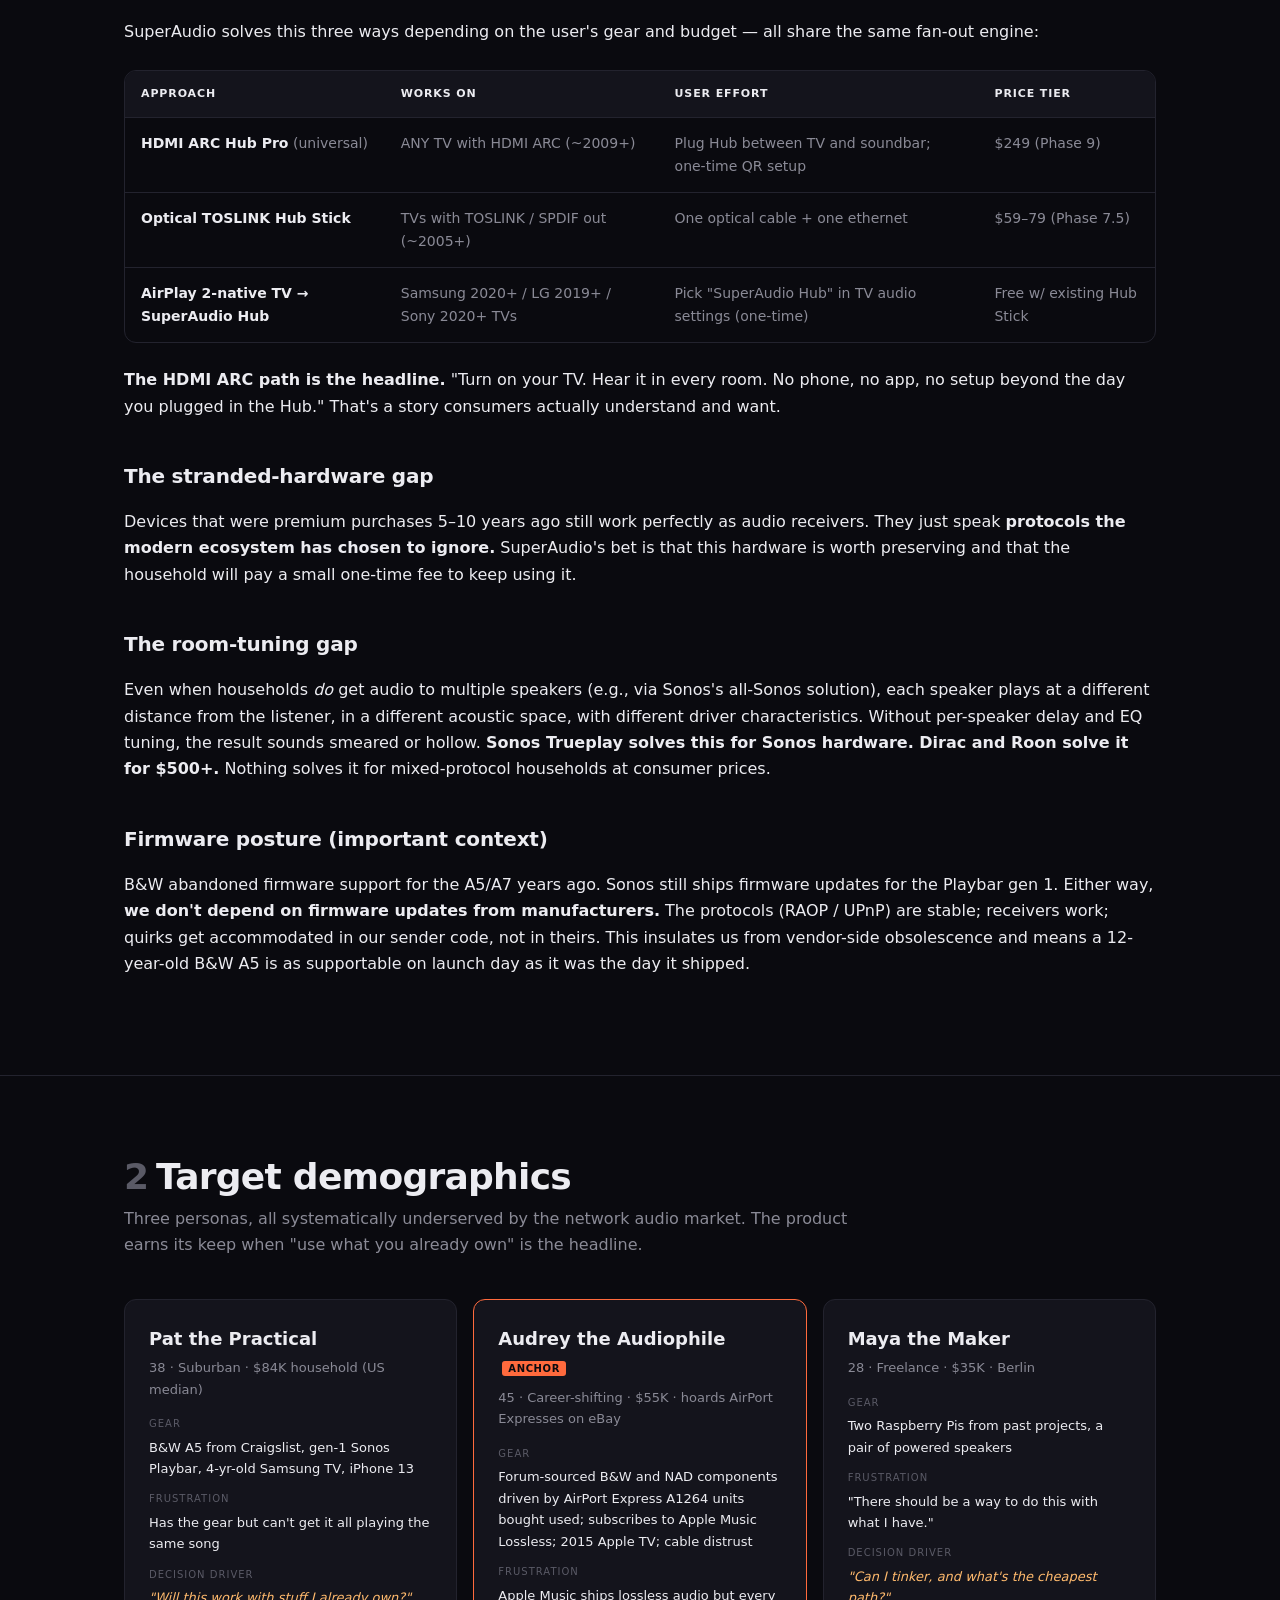
==== commit 6da234e1: "Docs/site hygiene: sync claims to current state, fix factual errors Coherence pass after the 2026-06" ====
--- a/website/CASE_STUDY.html
+++ b/website/CASE_STUDY.html
@@ -439,7 +439,7 @@
           <tr><td><strong>3</strong></td><td>Sonos SOAP <code>GetTransportInfo</code> — Playbar replies <code>200 OK state=STOPPED</code></td><td><span class="v good">Done</span></td><td>2026-05-12 (Phase 3 head start)</td></tr>
           <tr><td><strong>1</strong></td><td>RTSP <code>ANNOUNCE</code> / <code>SETUP</code> / <code>RECORD</code> / <code>TEARDOWN</code> — full session lifecycle, validated against A5 + A7 with <code>Audio-Latency: 4096</code></td><td><span class="v good">Done</span></td><td>2026-05-13</td></tr>
           <tr><td><strong>1</strong></td><td>RAOP NTP-style timing-channel reply (PT 0xD2 → 0xD3) — the actual gate that unblocked RECORD after ~6 hours of debugging</td><td><span class="v good">Done</span></td><td>2026-05-13</td></tr>
-          <tr><td><strong>1</strong></td><td><code>et=1</code> ANNOUNCE encryption (RSA-OAEP-SHA1 with the Apple AirPort Express public key) — for broader receiver compat</td><td><span class="v good">Done</span></td><td>2026-05-13</td></tr>
+          <tr><td><strong>1</strong></td><td><code>et=1</code> ANNOUNCE encryption (RSA-OAEP-SHA1 with the Apple AirPort Express public key) — handshake is accepted, but the encrypted ALAC <strong>audio plays silent</strong> on B&amp;W A5/A7 (verified 2026-06-26: every wire layer byte-correct, yet the receiver decodes to nothing). <code>et=0</code> cleartext is the working/shipping path; et=1 deprioritized since A5/A7 don't require encryption. See gotcha #27.</td><td><span class="v cyan">Handshake only — audio silent</span></td><td>2026-05-13 → 2026-06-26</td></tr>
           <tr><td><strong>1</strong></td><td>BSD-socket UDP receive (replaced <code>NWListener</code> which silently swallowed inbound datagrams)</td><td><span class="v good">Done</span></td><td>2026-05-13</td></tr>
           <tr><td><strong>3</strong></td><td>Sonos audio playback validated — <code>SetAVTransportURI</code> + <code>Play</code> against the Playbar streamed SomaFM Groove Salad audibly in &lt;3 seconds. Toggle Play/Stop working.</td><td><span class="v good">Done</span></td><td>2026-05-13 — <strong>first audio out of any speaker</strong></td></tr>
           <tr><td><strong>1</strong></td><td><code>SystemAudioCapture</code> extracted from Day 0 probe — reusable class in Core, ready for audio pipeline</td><td><span class="v cyan">Code shipped</span></td><td>2026-05-12, not yet wired to sinks</td></tr>
